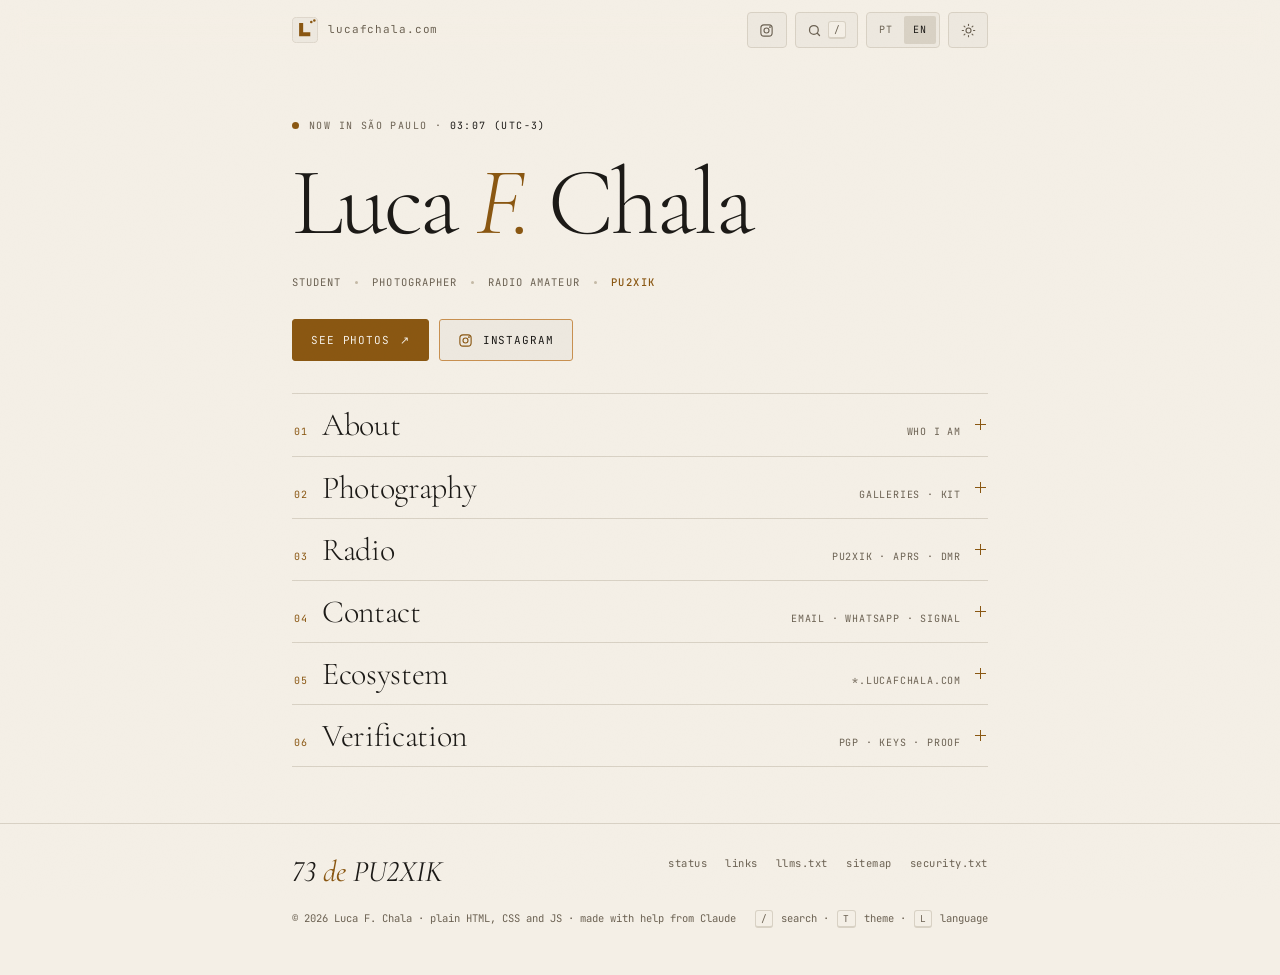
==== index.html @ 13d6f2e8 "Homepage: one screen with a menu instead of a long scroll The first screen is now just the hero (clo" ====
<!DOCTYPE html>
<html lang="pt-BR" data-theme="dark" data-lang="pt">

<head>
    <meta charset="UTF-8">
    <meta name="viewport" content="width=device-width, initial-scale=1.0, viewport-fit=cover">

    <title>Luca F. Chala — Fotografia &amp; Radioamadorismo · PU2XIK</title>
    <meta name="description" content="Estudante, fotógrafo e radioamador (PU2XIK) em São Paulo, BR. Galerias de eventos, rádio (APRS, DMR, packet) e contato.">
    <meta name="author" content="Luca F. Chala">
    <meta name="robots" content="index, follow, max-image-preview:large, max-snippet:-1, max-video-preview:-1">
    <meta property="og:site_name" content="Luca F. Chala">
    <meta property="og:title" content="Luca F. Chala">
    <meta property="og:description" content="Fotografia, radioamadorismo (PU2XIK) e contato — São Paulo, BR.">
    <meta property="og:type" content="profile">
    <meta property="og:url" content="https://lucafchala.com/">
    <meta property="og:image" content="https://lucafchala.com/og.png">
    <meta property="og:image:type" content="image/png">
    <meta property="og:image:width" content="1200">
    <meta property="og:image:height" content="630">
    <meta property="og:image:alt" content="Luca F. Chala — Estudante · Fotógrafo · PU2XIK · São Paulo, BR">
    <meta property="og:locale" content="pt_BR">
    <meta property="og:locale:alternate" content="en_US">
    <meta property="profile:first_name" content="Luca">
    <meta property="profile:last_name" content="Chala">
    <meta name="twitter:card" content="summary_large_image">
    <meta name="twitter:title" content="Luca F. Chala">
    <meta name="twitter:description" content="Fotografia, radioamadorismo (PU2XIK) e contato — São Paulo, BR.">
    <meta name="twitter:image" content="https://lucafchala.com/og.png">
    <link rel="canonical" href="https://lucafchala.com/">
    <link rel="me" href="https://proof.lucafchala.com">
    <link rel="me" href="https://github.com/lucafchala">
    <link rel="me" href="https://www.instagram.com/lucafchala">
    <link rel="sitemap" type="application/xml" href="/sitemap.xml">
    <link rel="manifest" href="/manifest.json">
    <link rel="icon" type="image/svg+xml" href="/favicon.svg">
    <link rel="apple-touch-icon" href="/apple-touch-icon.png">
    <meta name="theme-color" content="#0d0c0a">
    <meta name="color-scheme" content="dark light">

    <link rel="preload" as="font" type="font/woff2" href="/fonts/cormorant-garamond-latin.woff2" crossorigin>
    <link rel="preload" as="font" type="font/woff2" href="/fonts/cormorant-garamond-italic-latin.woff2" crossorigin>
    <link rel="preload" as="font" type="font/woff2" href="/fonts/jetbrains-mono-latin.woff2" crossorigin>

    <script type="application/ld+json">
    {
      "@context": "https://schema.org",
      "@graph": [
        {
          "@type": "WebSite",
          "@id": "https://lucafchala.com/#website",
          "url": "https://lucafchala.com/",
          "name": "Luca F. Chala",
          "alternateName": "lucafchala.com",
          "inLanguage": [
            "pt-BR",
            "en"
          ],
          "publisher": {
            "@id": "https://lucafchala.com/#person"
          }
        },
        {
          "@type": "ProfilePage",
          "url": "https://lucafchala.com/",
          "inLanguage": [
            "pt-BR",
            "en"
          ],
          "isPartOf": {
            "@id": "https://lucafchala.com/#website"
          },
          "dateModified": "2026-10-08",
          "mainEntity": {
            "@type": "Person",
            "@id": "https://lucafchala.com/#person",
            "name": "Luca F. Chala",
            "alternateName": [
              "PU2XIK",
              "Luca Ferriani Chala",
              "Luca Chala"
            ],
            "url": "https://lucafchala.com/",
            "image": "https://lucafchala.com/og.png",
            "jobTitle": "Photographer",
            "description": "Student, photographer and amateur radio operator (PU2XIK) in São Paulo, Brazil.",
            "address": {
              "@type": "PostalAddress",
              "addressLocality": "São Paulo",
              "addressCountry": "BR"
            },
            "knowsLanguage": [
              "pt-BR",
              "en"
            ],
            "knowsAbout": [
              "Photography",
              "Event photography",
              "Amateur radio",
              "APRS",
              "DMR",
              "Packet radio",
              "Antennas"
            ],
            "sameAs": [
              "https://www.instagram.com/lucafchala",
              "https://github.com/lucafchala",
              "https://www.linkedin.com/in/luca-f-chala-9b9143282",
              "https://open.spotify.com/user/31slhygw6llfhswcz5jsldwzpleq",
              "https://www.qrz.com/db/PU2XIK",
              "https://radio.lucafchala.com/pu2xik/",
              "https://proof.lucafchala.com",
              "https://fotos.lucafchala.com",
              "https://keys.lucafchala.com"
            ]
          }
        }
      ]
    }
    </script>

    <script data-cfasync="false" src="/theme.js"></script>

    <link rel="stylesheet" href="/style.css">
</head>
<body class="h-card">

    <a class="skip" href="#main" data-i18n="skip">Pular para o conteúdo</a>
    <a href="https://lucafchala.com/" class="u-url u-uid" hidden></a>
    <span id="newtab" hidden data-i18n="newtab">(abre em nova aba)</span>

    <div class="morse-overlay" id="morse-overlay" aria-hidden="true">
        <span class="morse-led" id="morse-led"></span>
        <span class="morse-caption">CQ DE PU2XIK</span>
    </div>

    <header class="topbar" id="topbar">
        <div class="wrap">
            <a class="brand" href="/" aria-label="Luca F. Chala — início" data-i18n-aria="brand_aria">
                <svg viewBox="0 0 512 512" aria-hidden="true">
                    <rect class="mark-bg" x="8" y="8" width="496" height="496" rx="80" stroke-width="16"/>
                    <path class="mark-fg" d="M 140 120 L 220 120 L 220 300 L 360 300 L 360 380 L 140 380 Z"/>
                    <circle class="mark-fg" cx="380" cy="100" r="25"/>
                    <circle class="mark-fg" cx="440" cy="70" r="25"/>
                </svg>
                <span class="brand-text">lucafchala.com</span>
            </a>

            <div class="controls">
                <div class="ctrl-group">
                    <a class="ctrl-btn" href="https://lucafchala.com/instagram" target="_blank" rel="noopener noreferrer" aria-label="Instagram @lucafchala" title="Instagram @lucafchala">
                        <svg viewBox="0 0 24 24" fill="none" stroke="currentColor" stroke-width="1.8" stroke-linecap="round" stroke-linejoin="round" aria-hidden="true"><rect x="3" y="3" width="18" height="18" rx="5"/><circle cx="12" cy="12" r="4"/><circle cx="17.5" cy="6.5" r="0.6" fill="currentColor"/></svg>
                    </a>
                </div>
                <div class="ctrl-group">
                    <button class="ctrl-btn" id="btn-search" type="button" aria-haspopup="dialog" aria-label="Buscar links e ações" data-i18n-aria="search_aria">
                        <svg viewBox="0 0 24 24" fill="none" stroke="currentColor" stroke-width="2" stroke-linecap="round" aria-hidden="true"><circle cx="11" cy="11" r="7"/><path d="m20 20-3.5-3.5"/></svg>
                        <span class="kbd" aria-hidden="true">/</span>
                    </button>
                </div>
                <div class="ctrl-group" role="group" aria-label="Idioma / Language">
                    <button class="ctrl-btn" id="btn-pt" type="button" aria-pressed="true" lang="pt-BR">PT</button>
                    <button class="ctrl-btn" id="btn-en" type="button" aria-pressed="false" lang="en">EN</button>
                </div>
                <div class="ctrl-group">
                    <button class="ctrl-btn" id="btn-theme" type="button" aria-label="Alternar tema claro/escuro" data-i18n-aria="theme_aria">
                        <svg class="icon-moon" viewBox="0 0 24 24" fill="none" stroke="currentColor" stroke-width="1.8" stroke-linecap="round" stroke-linejoin="round" aria-hidden="true"><path d="M20 14.5A8 8 0 0 1 9.5 4a8 8 0 1 0 10.5 10.5Z"/></svg>
                        <svg class="icon-sun" viewBox="0 0 24 24" fill="none" stroke="currentColor" stroke-width="1.8" stroke-linecap="round" aria-hidden="true"><circle cx="12" cy="12" r="4"/><path d="M12 2v2M12 20v2M4.9 4.9l1.4 1.4M17.7 17.7l1.4 1.4M2 12h2M20 12h2M4.9 19.1l1.4-1.4M17.7 6.3l1.4-1.4"/></svg>
                    </button>
                </div>
            </div>
        </div>
    </header>

    <main id="main" class="wrap" tabindex="-1">

        <!-- ── Hero ── -->
        <section class="hero" aria-labelledby="hero-name">
            <p class="eyebrow">
                <span class="pulse" aria-hidden="true"></span>
                <span><span data-i18n="now_in">Agora em São Paulo</span> · <time class="clock" id="clock">UTC−3</time></span>
            </p>
            <h1 class="name p-name" id="hero-name">Luca <em>F.</em> <br>Chala</h1>
            <ul class="roles">
                <li data-i18n="r_student">Estudante</li>
                <li data-i18n="r_photo">Fotógrafo</li>
                <li data-i18n="r_ham">Radioamador</li>
                <li class="callsign p-nickname">PU2XIK</li>
            </ul>
            <div class="cta">
                <a class="btn btn-primary" href="https://fotos.lucafchala.com" target="_blank" rel="noopener" aria-describedby="newtab">
                    <span data-i18n="cta_photos">Ver fotos</span><span aria-hidden="true">↗</span>
                </a>
                <a class="btn btn-ig" href="https://lucafchala.com/instagram" target="_blank" rel="noopener noreferrer" aria-describedby="newtab">
                    <svg viewBox="0 0 24 24" fill="none" stroke="currentColor" stroke-width="1.8" stroke-linecap="round" stroke-linejoin="round" aria-hidden="true"><rect x="3" y="3" width="18" height="18" rx="5"/><circle cx="12" cy="12" r="4"/><circle cx="17.5" cy="6.5" r="0.6" fill="currentColor"/></svg><span>Instagram</span>
                </a>
            </div>
        </section>

        <!-- ── Menu: each section is a <details name="menu"> row, closed by default.
             app.js opens the one a #hash points at. ── -->
        <div class="menu">

        <!-- ── 01 About ── -->
        <section class="menu-sec" id="sobre" aria-labelledby="h-about">
            <details name="menu">
                <summary>
                    <span class="sec-num" aria-hidden="true">01</span>
                    <h2 id="h-about" data-i18n="h_about">Sobre</h2>
                    <span class="sum-hint" data-i18n="m_about">quem sou</span>
                    <span class="chev" aria-hidden="true"></span>
                </summary>
                <div class="panel">
                    <div class="bio-wrapper">
                        <p class="bio p-note" data-i18n="bio">
                            Estudante baseado em São Paulo. Fotografo eventos, viagens e o cotidiano urbano com uma <strong>Sony A6700</strong>, opero como radioamador sob o indicativo <strong>PU2XIK</strong> e divido meu tempo entre treinos de hipertrofia e a preparação para cursar engenharia da computação.
                        </p>
                    </div>
                </div>
            </details>
        </section>

        <!-- ── 02 Photography ── -->
        <section class="menu-sec" id="fotografia" aria-labelledby="h-photo">
            <details name="menu">
                <summary>
                    <span class="sec-num" aria-hidden="true">02</span>
                    <h2 id="h-photo" data-i18n="h_photo">Fotografia</h2>
                    <span class="sum-hint" data-i18n="m_photo">galerias · kit</span>
                    <span class="chev" aria-hidden="true"></span>
                </summary>
                <div class="panel">
                    <ul class="linklist">
                        <li>
                            <a href="https://fotos.lucafchala.com" target="_blank" rel="noopener" aria-describedby="newtab" data-pal-i18n="p_gallery">
                                <span class="t">fotos.lucafchala.com</span>
                                <span class="d" data-i18n="l_fotos_d">Galerias completas, alta resolução e pedido de remoção (LGPD)</span>
                                <span class="go"><span class="arr" aria-hidden="true">→</span></span>
                            </a>
                        </li>
                        <li>
                            <a href="https://lucafchala.com/instagram" target="_blank" rel="noopener noreferrer" aria-describedby="newtab" data-pal-i18n="p_instagram">
                                <span class="t">Instagram @lucafchala</span>
                                <span class="d" data-i18n="l_ig_d">Stories ao vivo dos eventos e das viagens</span>
                                <span class="go"><span class="arr-ext" aria-hidden="true">↗</span></span>
                            </a>
                        </li>
                    </ul>

                    <div class="grid-2">
                        <article class="card hoverable">
                            <div class="kicker">
                                <span data-i18n="recent">Galerias recentes</span>
                                <a href="https://fotos.lucafchala.com" target="_blank" rel="noopener" aria-describedby="newtab" data-pal-i18n="p_gallery"><span data-i18n="see_all">Ver todas</span> ↗</a>
                            </div>
                            <ol class="recent">
                                <li><a href="https://fotos.lucafchala.com/piauifut-2026" target="_blank" rel="noopener" aria-describedby="newtab"><time datetime="2026-09-12">12 set 2026</time><span>Piauí Fut+ 2026</span><span class="tag" data-i18n="featured">destaque</span></a></li>
                                <li><a href="https://fotos.lucafchala.com/show-clovis-recreio" target="_blank" rel="noopener" aria-describedby="newtab"><time datetime="2026-08-27">27 ago 2026</time><span data-i18n="g_clovis">Show da Banda do Clóvis</span><span class="arr-ext" aria-hidden="true">↗</span></a></li>
                                <li><a href="https://fotos.lucafchala.com/festajunina2026" target="_blank" rel="noopener" aria-describedby="newtab"><time datetime="2026-06-20">20 jun 2026</time><span data-i18n="g_junina">Festa Junina 2026</span><span class="arr-ext" aria-hidden="true">↗</span></a></li>
                                <li><a href="https://fotos.lucafchala.com/zenite" target="_blank" rel="noopener" aria-describedby="newtab"><time datetime="2026-06-03">3 jun 2026</time><span data-i18n="g_zenite">Show da Zênite</span><span class="arr-ext" aria-hidden="true">↗</span></a></li>
                                <li><a href="https://fotos.lucafchala.com/mostracultural2025" target="_blank" rel="noopener" aria-describedby="newtab"><time datetime="2025-11-15">15 nov 2025</time><span data-i18n="g_mostra">Mostra Cultural 2025</span><span class="arr-ext" aria-hidden="true">↗</span></a></li>
                            </ol>
                        </article>

                        <article class="card hoverable">
                            <div class="kicker"><span data-i18n="kit">Kit</span></div>
                            <ul class="kit">
                                <li><span>Sony A6700</span><small data-i18n="k_body">corpo</small></li>
                                <li><span>Sigma 24-70 f/2.8 DG DN II</span><small data-i18n="k_zoom">zoom</small></li>
                                <li><span>Sigma 10-18 f/2.8 DC DN</span><small data-i18n="k_wide">ultra-wide</small></li>
                                <li><span>Godox V1 Pro</span><small data-i18n="k_flash">flash</small></li>
                            </ul>
                            <a class="more" href="https://paste.lucafchala.com/camera-gear/" target="_blank" rel="noopener" aria-describedby="newtab"><span data-i18n="gear_full">Lista completa de equipamento</span> <span class="arr" aria-hidden="true">→</span></a>
                        </article>
                    </div>
                </div>
            </details>
        </section>

        <!-- ── 03 Radio ── -->
        <section class="menu-sec" id="radio" aria-labelledby="h-radio">
            <details name="menu">
                <summary>
                    <span class="sec-num" aria-hidden="true">03</span>
                    <h2 id="h-radio" data-i18n="h_radio">Rádio</h2>
                    <span class="sum-hint">PU2XIK · APRS · DMR</span>
                    <span class="chev" aria-hidden="true"></span>
                </summary>
                <div class="panel">
                    <div class="grid-2 even">
                        <figure class="qsl" aria-label="Cartão QSL de PU2XIK" data-i18n-aria="qsl_aria">
                            <div class="qsl-top"><span data-i18n="qsl_confirm">QSL · Confirmando contato</span><span class="waves" aria-hidden="true">)) ))) )))</span></div>
                            <div class="qsl-call">PU2XIK</div>
                            <div class="qsl-grid">
                                <div><span>QTH</span>São Paulo</div>
                                <div><span>Grid</span>GG66</div>
                                <div><span>CQ</span>11</div>
                                <div><span>ITU</span>15</div>
                                <div class="wide"><span>Rig</span>Quansheng UV-K6 · RT95</div>
                                <div class="wide"><span data-i18n="qsl_modes">Modos</span>APRS · DMR · Packet · FM</div>
                            </div>
                            <figcaption class="qsl-foot"><span>73 <b>de PU2XIK</b></span><span>tnx QSO</span></figcaption>
                        </figure>

                        <ul class="linklist">
                            <li>
                                <a href="https://radio.lucafchala.com/pu2xik/" target="_blank" rel="noopener" aria-describedby="newtab">
                                    <span class="t" data-i18n="l_profile">Perfil PU2XIK</span>
                                    <span class="d">radio.lucafchala.com/pu2xik</span>
                                    <span class="go"><span class="arr" aria-hidden="true">→</span></span>
                                </a>
                            </li>
                            <li>
                                <a href="https://www.qrz.com/db/PU2XIK" target="_blank" rel="noopener noreferrer" aria-describedby="newtab">
                                    <span class="t">QRZ.com</span>
                                    <span class="d" data-i18n="l_qrz">Perfil e diário de bordo</span>
                                    <span class="go"><span class="arr-ext" aria-hidden="true">↗</span></span>
                                </a>
                            </li>
                            <li>
                                <a href="https://radio.lucafchala.com" target="_blank" rel="noopener" aria-describedby="newtab">
                                    <span class="t" data-i18n="l_portal">Portal comunitário</span>
                                    <span class="d" data-i18n="l_portal_d">Páginas de operadores, APRS e modos digitais</span>
                                    <span class="go"><span class="arr" aria-hidden="true">→</span></span>
                                </a>
                            </li>
                        </ul>
                    </div>
                </div>
            </details>
        </section>

        <!-- ── 04 Contact ── -->
        <section class="menu-sec" id="contato" aria-labelledby="h-contact">
            <details name="menu">
                <summary>
                    <span class="sec-num" aria-hidden="true">04</span>
                    <h2 id="h-contact" data-i18n="h_contact">Contato</h2>
                    <span class="sum-hint">email · WhatsApp · Signal</span>
                    <span class="chev" aria-hidden="true"></span>
                </summary>
                <div class="panel">
                    <div class="contact-grid">
                        <div class="card full email-card">
                            <div class="c-label"><span>Email</span><span aria-hidden="true">@</span></div>
                            <p class="c-value">
                                <a href="#contato" id="email-link" class="u-email"><span id="email-text">website [at] lucafchala.com</span></a>
                            </p>
                            <div class="email-actions needs-js">
                                <a class="mini-btn" id="email-send" href="#contato">
                                    <svg viewBox="0 0 24 24" fill="none" stroke="currentColor" stroke-width="2" stroke-linecap="round" stroke-linejoin="round" aria-hidden="true"><path d="M22 2 11 13M22 2l-7 20-4-9-9-4 20-7Z"/></svg>
                                    <span data-i18n="send">Escrever</span>
                                </a>
                                <button class="mini-btn" type="button" id="email-copy">
                                    <svg viewBox="0 0 24 24" fill="none" stroke="currentColor" stroke-width="2" stroke-linecap="round" stroke-linejoin="round" aria-hidden="true"><rect x="9" y="9" width="12" height="12" rx="2"/><path d="M5 15V5a2 2 0 0 1 2-2h10"/></svg>
                                    <span data-i18n="copy">Copiar</span>
                                </button>
                            </div>
                        </div>

                        <a class="card full wa" href="https://wa.me/5511989211178" target="_blank" rel="noopener noreferrer" aria-describedby="newtab">
                            <div class="c-label"><span>WhatsApp</span><span class="arr-ext" aria-hidden="true">↗</span></div>
                            <p class="c-value" data-i18n="wa_v">Mensagem direta</p>
                        </a>

                        <a class="card" href="https://lucafchala.com/signal" target="_blank" rel="noopener noreferrer" aria-describedby="newtab">
                            <div class="c-label"><span>Signal</span><span class="arr-ext" aria-hidden="true">↗</span></div>
                            <p class="c-value" data-i18n="sig_v">Conversa privada</p>
                        </a>

                        <a class="card" href="https://lucafchala.com/simplex" target="_blank" rel="noopener noreferrer" aria-describedby="newtab">
                            <div class="c-label"><span>SimpleX</span><span class="arr-ext" aria-hidden="true">↗</span></div>
                            <p class="c-value" data-i18n="sx_v">Sem identificador</p>
                        </a>

                        <a class="card full support" href="https://lucafchala.com/buymeacoffee" target="_blank" rel="noopener noreferrer" aria-describedby="newtab">
                            <span class="cup" aria-hidden="true">☕</span>
                            <span>
                                <span class="t" data-i18n="coffee">Me pague um café</span><br>
                                <span class="d" data-i18n="coffee_d">Pix via LivePix</span>
                            </span>
                            <span class="arr" aria-hidden="true">→</span>
                        </a>
                    </div>

                    <ul class="socials" aria-label="Redes" data-i18n-aria="social_aria">
                        <li><a href="https://lucafchala.com/instagram" target="_blank" rel="noopener noreferrer" aria-describedby="newtab">Instagram <span class="h">@lucafchala</span></a></li>
                        <li><a href="https://lucafchala.com/github" target="_blank" rel="noopener noreferrer" aria-describedby="newtab">GitHub <span class="h">lucafchala</span></a></li>
                        <li><a href="https://lucafchala.com/linkedin" target="_blank" rel="noopener noreferrer" aria-describedby="newtab">LinkedIn <span class="arr-ext" aria-hidden="true">↗</span></a></li>
                        <li><a href="https://lucafchala.com/spotify" target="_blank" rel="noopener noreferrer" aria-describedby="newtab">Spotify <span class="arr-ext" aria-hidden="true">↗</span></a></li>
                    </ul>
                </div>
            </details>
        </section>

        <!-- ── 05 Ecosystem ── -->
        <section class="menu-sec" id="ecossistema" aria-labelledby="h-eco">
            <details name="menu">
                <summary>
                    <span class="sec-num" aria-hidden="true">05</span>
                    <h2 id="h-eco" data-i18n="h_eco">Ecossistema</h2>
                    <span class="sum-hint">*.lucafchala.com</span>
                    <span class="chev" aria-hidden="true"></span>
                </summary>
                <div class="panel">
                    <ul class="eco">
                        <li><a href="https://fotos.lucafchala.com" target="_blank" rel="noopener" aria-describedby="newtab"><span class="sub"><b>fotos</b><i>.lucafchala.com</i></span><span class="d" data-i18n="e_fotos">Galerias de eventos e viagens</span></a></li>
                        <li><a href="https://radio.lucafchala.com" target="_blank" rel="noopener" aria-describedby="newtab"><span class="sub"><b>radio</b><i>.lucafchala.com</i></span><span class="d" data-i18n="e_radio">Portal comunitário de radioamadorismo</span></a></li>
                        <li><a href="https://paste.lucafchala.com" target="_blank" rel="noopener" aria-describedby="newtab"><span class="sub"><b>paste</b><i>.lucafchala.com</i></span><span class="d" data-i18n="e_paste">Notas, textos e documentos</span></a></li>
                        <li><a href="https://url.lucafchala.com" target="_blank" rel="noopener" aria-describedby="newtab"><span class="sub"><b>url</b><i>.lucafchala.com</i></span><span class="d" data-i18n="e_url">Diretório de links curtos</span></a></li>
                        <li><a href="https://status.lucafchala.com" target="_blank" rel="noopener" aria-describedby="newtab"><span class="sub"><b>status</b><i>.lucafchala.com</i></span><span class="d" data-i18n="e_status">Monitoramento dos serviços</span></a></li>
                        <li><a href="https://keys.lucafchala.com" target="_blank" rel="noopener" aria-describedby="newtab"><span class="sub"><b>keys</b><i>.lucafchala.com</i></span><span class="d" data-i18n="e_keys">Chaves públicas SSH e PGP</span></a></li>
                        <li><a href="https://proof.lucafchala.com" target="_blank" rel="noopener" aria-describedby="newtab"><span class="sub"><b>proof</b><i>.lucafchala.com</i></span><span class="d" data-i18n="e_proof">Declaração de identidade assinada</span></a></li>
                        <li><a href="https://restricted.lucafchala.com" target="_blank" rel="noopener" aria-describedby="newtab"><span class="sub"><b>restricted</b><i>.lucafchala.com</i></span><span class="d" data-i18n="e_restricted">Um desafio. Três tentativas.</span></a></li>
                    </ul>
                </div>
            </details>
        </section>

        <!-- ── 06 Verification ── -->
        <section class="menu-sec" id="verificacao" aria-labelledby="h-verify">
            <details name="menu">
                <summary>
                    <span class="sec-num" aria-hidden="true">06</span>
                    <h2 id="h-verify" data-i18n="h_verify">Verificação</h2>
                    <span class="sum-hint" data-i18n="m_verify">PGP · chaves · prova</span>
                    <span class="chev" aria-hidden="true"></span>
                </summary>
                <div class="panel">
                    <p class="sec-lede" data-i18n="verify_lede">Tudo o que é oficial sai de um endereço <strong>@lucafchala.com</strong>. O antigo domínio tucas.me não é mais meu.</p>

                    <div class="card fp-card">
                        <div class="kicker">
                            <span data-i18n="fp_label">Impressão digital PGP · RSA 4096</span>
                            <button class="mini-btn needs-js" type="button" id="fp-copy">
                                <svg viewBox="0 0 24 24" fill="none" stroke="currentColor" stroke-width="2" stroke-linecap="round" stroke-linejoin="round" aria-hidden="true"><rect x="9" y="9" width="12" height="12" rx="2"/><path d="M5 15V5a2 2 0 0 1 2-2h10"/></svg>
                                <span data-i18n="copy">Copiar</span>
                            </button>
                        </div>
                        <code class="fp" id="fp"><span>48E7</span> <span>3F6F</span> <span>A287</span> <span>1E7B</span> <span>86EF</span> <span>EA64</span> <span>8EC4</span> <span>329A</span> <span>369B</span> <span>7B33</span></code>

                        <ul class="linklist">
                            <li>
                                <a href="https://keys.lucafchala.com" target="_blank" rel="noopener" aria-describedby="newtab" class="u-key">
                                    <span class="t" data-i18n="v_keys">Chaves públicas</span>
                                    <span class="d" data-i18n="v_keys_d">PGP (RSA 4096) e SSH (ed25519)</span>
                                    <span class="go"><span class="arr" aria-hidden="true">→</span></span>
                                </a>
                            </li>
                            <li>
                                <a href="https://proof.lucafchala.com" target="_blank" rel="noopener" aria-describedby="newtab">
                                    <span class="t" data-i18n="v_proof">Prova de propriedade</span>
                                    <span class="d" data-i18n="v_proof_d">Declaração assinada com PGP</span>
                                    <span class="go"><span class="arr" aria-hidden="true">→</span></span>
                                </a>
                            </li>
                            <li>
                                <a href="https://keys.openpgp.org/vks/v1/by-fingerprint/48E73F6FA2871E7B86EFEA648EC4329A369B7B33" target="_blank" rel="noopener noreferrer" aria-describedby="newtab">
                                    <span class="t">keys.openpgp.org</span>
                                    <span class="d" data-i18n="v_openpgp">Mesma chave, servidor público</span>
                                    <span class="go"><span class="arr-ext" aria-hidden="true">↗</span></span>
                                </a>
                            </li>
                        </ul>

                        <p class="verify-note" data-i18n="verify_note">Mensagens sobre assuntos sensíveis — código, finanças — precisam de assinatura PGP. Sem assinatura, considere não confiável.</p>
                    </div>
                </div>
            </details>
        </section>

        </div>
    </main>

    <footer class="site-foot">
        <div class="wrap">
            <div class="foot-top">
                <p class="sign">73 <em>de</em> PU2XIK</p>
                <ul class="foot-links">
                    <li><a href="https://status.lucafchala.com" target="_blank" rel="noopener">status</a></li>
                    <li><a href="https://url.lucafchala.com" target="_blank" rel="noopener">links</a></li>
                    <li><a href="/llms.txt">llms.txt</a></li>
                    <li><a href="/sitemap.xml">sitemap</a></li>
                    <li><a href="/.well-known/security.txt">security.txt</a></li>
                </ul>
            </div>
            <div class="foot-meta">
                <p>© 2026 Luca F. Chala · <span data-i18n="madewith">HTML, CSS e JS puros · feito com ajuda do Claude</span></p>
                <p class="shortcuts" aria-hidden="true"><kbd>/</kbd> <span data-i18n="k_search">buscar</span> · <kbd>T</kbd> <span data-i18n="k_theme">tema</span> · <kbd>L</kbd> <span data-i18n="k_lang">idioma</span></p>
            </div>
        </div>
    </footer>

    <dialog class="palette" id="palette" aria-label="Buscar" data-i18n-aria="search_title">
        <div class="pal-head">
            <svg viewBox="0 0 24 24" fill="none" stroke="currentColor" stroke-width="2" stroke-linecap="round" aria-hidden="true"><circle cx="11" cy="11" r="7"/><path d="m20 20-3.5-3.5"/></svg>
            <input class="pal-input" id="pal-input" type="text" enterkeyhint="go" role="combobox" aria-expanded="true" aria-controls="pal-list" aria-autocomplete="list" autocomplete="off" spellcheck="false" placeholder="Buscar links e ações…">
            <span class="kbd" aria-hidden="true">esc</span>
        </div>
        <ul class="pal-list" id="pal-list" role="listbox" aria-label="Resultados" data-i18n-aria="p_results"></ul>
        <div class="pal-foot" aria-hidden="true"><span><kbd>↑</kbd><kbd>↓</kbd> <span data-i18n="p_nav">navegar</span></span><span><kbd>↵</kbd> <span data-i18n="p_open">abrir</span></span></div>
    </dialog>

    <div class="toast" id="toast" role="status" aria-live="polite"></div>

    <script data-cfasync="false" src="/app.js"></script>
    <!-- Cloudflare Web Analytics, manual snippet (home only; lucafchala.com#18). The token is public by design. -->
    <script defer data-cfasync="false" src="https://static.cloudflareinsights.com/beacon.min.js" data-cf-beacon='{"token": "1c40e10f97754404bf84c79d80d41024"}'></script>

</body>
</html>
---- style.css ----
/* ── Fonts (self-hosted, latin subset, variable weight) ── */
@font-face {
    font-family: 'Cormorant Garamond';
    font-style: normal;
    font-weight: 300 700;
    font-display: swap;
    src: url('/fonts/cormorant-garamond-latin.woff2') format('woff2');
    unicode-range: U+0000-00FF, U+0131, U+0152-0153, U+02BB-02BC, U+02C6, U+02DA, U+02DC, U+0304, U+0308, U+0329, U+2000-206F, U+20AC, U+2122, U+2191, U+2193, U+2212, U+2215, U+FEFF, U+FFFD;
}
@font-face {
    font-family: 'Cormorant Garamond';
    font-style: italic;
    font-weight: 300 700;
    font-display: swap;
    src: url('/fonts/cormorant-garamond-italic-latin.woff2') format('woff2');
    unicode-range: U+0000-00FF, U+0131, U+0152-0153, U+02BB-02BC, U+02C6, U+02DA, U+02DC, U+0304, U+0308, U+0329, U+2000-206F, U+20AC, U+2122, U+2191, U+2193, U+2212, U+2215, U+FEFF, U+FFFD;
}
@font-face {
    font-family: 'JetBrains Mono';
    font-style: normal;
    font-weight: 300 500;
    font-display: swap;
    src: url('/fonts/jetbrains-mono-latin.woff2') format('woff2');
    unicode-range: U+0000-00FF, U+0131, U+0152-0153, U+02BB-02BC, U+02C6, U+02DA, U+02DC, U+0304, U+0308, U+0329, U+2000-206F, U+20AC, U+2122, U+2191, U+2193, U+2212, U+2215, U+FEFF, U+FFFD;
}

*, *::before, *::after {
    box-sizing: border-box;
    margin: 0;
    padding: 0;
}

/* ── Tokens ── */
:root {
    --bg:            #0d0c0a;
    --surface:       #12100e;
    --ctrl-bg:       #161412;
    --border:        #252220;
    --border-strong: #3a342d;
    --text:          #e6e1d6;
    --muted:         #948a7c;
    --faint:         #6a6358;
    --accent:        #c08030;
    --accent-dim:    #6a4818;
    --accent-soft:   rgba(192, 128, 48, 0.09);
    --on-accent:     #0d0c0a;
    --topbar-bg:     rgba(13, 12, 10, 0.78);
    --shadow:        0 24px 60px -24px rgba(0, 0, 0, 0.7);
    /* Status colours, the same AA-checked values status.lucafchala.com uses */
    --up:            #5fb878;
    --degraded:      #d4a03c;
    --down:          #e06666;

    --serif: 'Cormorant Garamond', 'Iowan Old Style', 'Palatino Linotype', Palatino, Georgia, serif;
    --mono:  'JetBrains Mono', ui-monospace, 'SF Mono', Menlo, Consolas, monospace;
    --ease:  cubic-bezier(0.16, 1, 0.3, 1);
    --gutter: 22px;
    color-scheme: dark;
}

[data-theme="light"] {
    --bg:            #f4efe6;
    --surface:       #f0eadf;
    --ctrl-bg:       #ede8df;
    --border:        #d8d1c4;
    --border-strong: #c4b9a6;
    --text:          #1c1a17;
    --muted:         #6b6152;
    --faint:         #9a8f80;
    --accent:        #8a5712;
    --accent-dim:    #c89050;
    --accent-soft:   rgba(160, 104, 32, 0.08);
    --on-accent:     #f4efe6;
    --topbar-bg:     rgba(244, 239, 230, 0.8);
    --shadow:        0 24px 60px -28px rgba(60, 40, 10, 0.35);
    --up:            #23703d;
    --degraded:      #8a5a0a;
    --down:          #a8282a;
    color-scheme: light;
}

html {
    background: var(--bg);
    color: var(--text);
    font-family: var(--mono);
    font-size: 14px;
    line-height: 1.75;
    -webkit-font-smoothing: antialiased;
    -webkit-text-size-adjust: 100%;
    text-size-adjust: 100%;
    scroll-behavior: smooth;
    scroll-padding-top: 76px;
    transition: background 0.25s, color 0.25s;
}

body {
    min-height: 100vh;
    min-height: 100dvh;
    background: var(--bg);
    overflow-x: hidden;
}

/* Grain overlay */
body::before {
    content: '';
    position: fixed;
    inset: 0;
    pointer-events: none;
    z-index: 60;
    background-image: url("data:image/svg+xml,%3Csvg xmlns='http://www.w3.org/2000/svg' width='300' height='300'%3E%3Cfilter id='n'%3E%3CfeTurbulence type='fractalNoise' baseFrequency='0.75' numOctaves='4' stitchTiles='stitch'/%3E%3C/filter%3E%3Crect width='300' height='300' filter='url(%23n)' opacity='0.035'/%3E%3C/svg%3E");
    opacity: 0.28;
}

::selection { background: var(--accent); color: var(--on-accent); }

/* Cormorant defaults to old-style figures — keep callsigns and numbers on the baseline */
.name, .bio, .sign, .qsl-call, .menu h2, .card h3, .email-card .c-value { font-variant-numeric: lining-nums; }

abbr[title] { text-decoration: none; }

a { color: inherit; }

.wrap {
    width: 100%;
    max-width: 760px;
    margin: 0 auto;
    padding-left: max(var(--gutter), env(safe-area-inset-left));
    padding-right: max(var(--gutter), env(safe-area-inset-right));
}

.sr-only {
    position: absolute;
    width: 1px;
    height: 1px;
    padding: 0;
    margin: -1px;
    overflow: hidden;
    clip: rect(0, 0, 0, 0);
    white-space: nowrap;
    border: 0;
}

.skip {
    position: absolute;
    left: 12px;
    top: -60px;
    z-index: 100;
    background: var(--accent);
    color: var(--on-accent);
    padding: 8px 14px;
    border-radius: 3px;
    font-size: 12px;
    text-decoration: none;
    transition: top 0.15s;
}
.skip:focus { top: 12px; }

/* ── Top bar ── */
.topbar {
    position: sticky;
    top: 0;
    z-index: 50;
    background: var(--topbar-bg);
    -webkit-backdrop-filter: saturate(140%) blur(12px);
    backdrop-filter: saturate(140%) blur(12px);
    border-bottom: 1px solid transparent;
    transition: border-color 0.25s, background 0.25s;
}
.topbar.scrolled { border-bottom-color: var(--border); }

.topbar .wrap {
    display: flex;
    align-items: center;
    justify-content: space-between;
    gap: 12px;
    height: 60px;
}

.brand {
    display: inline-flex;
    align-items: center;
    gap: 10px;
    text-decoration: none;
    color: var(--text);
    font-size: 11px;
    letter-spacing: 0.08em;
}
.brand svg { width: 26px; height: 26px; display: block; }
.brand .mark-bg { fill: var(--ctrl-bg); stroke: var(--border); }
.brand .mark-fg { fill: var(--accent); }
.brand-text { color: var(--muted); transition: color 0.15s; }
.brand:hover .brand-text { color: var(--text); }

.controls {
    display: flex;
    align-items: center;
    gap: 8px;
}

.ctrl-group {
    display: flex;
    align-items: center;
    gap: 2px;
    background: var(--ctrl-bg);
    border: 1px solid var(--border);
    border-radius: 4px;
    padding: 3px;
    transition: background 0.25s, border-color 0.25s;
}

.ctrl-btn {
    background: none;
    border: none;
    color: var(--muted);
    font-family: var(--mono);
    font-size: 10px;
    font-weight: 400;
    letter-spacing: 0.09em;
    text-transform: uppercase;
    min-width: 32px;
    height: 28px;
    padding: 0 8px;
    cursor: pointer;
    border-radius: 2px;
    line-height: 1;
    display: inline-flex;
    align-items: center;
    justify-content: center;
    gap: 6px;
    transition: color 0.15s, background 0.15s;
}
.ctrl-btn:hover { color: var(--accent); }
.ctrl-btn[aria-pressed="true"] { color: var(--text); background: var(--border); }
.ctrl-btn svg { width: 15px; height: 15px; display: block; }

.ctrl-btn .icon-sun { display: none; }
[data-theme="light"] .ctrl-btn .icon-sun { display: block; }
[data-theme="light"] .ctrl-btn .icon-moon { display: none; }

.kbd, kbd {
    font-family: var(--mono);
    font-size: 9.5px;
    letter-spacing: 0.04em;
    color: var(--muted);
    border: 1px solid var(--border);
    border-bottom-width: 2px;
    border-radius: 3px;
    padding: 1px 5px;
    line-height: 1.4;
    background: var(--bg);
}
#btn-search .kbd { display: none; }
html:not(.js) #btn-search { display: none; }

/* ── Hero ── */
.hero {
    position: relative;
    padding: 40px 0 0;
}

.eyebrow {
    display: flex;
    align-items: center;
    gap: 10px;
    color: var(--muted);
    font-size: 10px;
    letter-spacing: 0.14em;
    text-transform: uppercase;
    margin-bottom: 26px;
}

.pulse {
    position: relative;
    width: 7px;
    height: 7px;
    border-radius: 50%;
    background: var(--accent);
    flex-shrink: 0;
}
.pulse::after {
    content: '';
    position: absolute;
    inset: -4px;
    border-radius: 50%;
    border: 1px solid var(--accent);
    opacity: 0;
    animation: ping 2.4s var(--ease) infinite;
}

.clock { color: var(--text); font-variant-numeric: tabular-nums; }

.name {
    font-family: var(--serif);
    font-size: clamp(64px, 17vw, 124px);
    font-weight: 300;
    line-height: 0.88;
    letter-spacing: -0.03em;
    margin-bottom: 28px;
    -webkit-tap-highlight-color: transparent;
    user-select: none;
}
.name em {
    font-style: italic;
    color: var(--accent);
}

.roles {
    list-style: none;
    display: flex;
    align-items: center;
    flex-wrap: wrap;
    gap: 6px 14px;
    font-size: 10.5px;
    letter-spacing: 0.1em;
    text-transform: uppercase;
    color: var(--muted);
    margin-bottom: 28px;
}
.roles li { display: inline-flex; align-items: center; gap: 14px; }
.roles li + li::before {
    content: '';
    width: 3px;
    height: 3px;
    border-radius: 50%;
    background: var(--border-strong);
}

.callsign {
    color: var(--accent);
    font-weight: 500;
    letter-spacing: 0.14em;
    -webkit-tap-highlight-color: transparent;
    user-select: none;
}

.cta { display: grid; grid-template-columns: 1fr 1fr; gap: 10px; max-width: 460px; }
.cta .btn { justify-content: center; }

.btn {
    display: inline-flex;
    align-items: center;
    gap: 10px;
    height: 42px;
    padding: 0 18px;
    border-radius: 3px;
    font-family: var(--mono);
    font-size: 11px;
    letter-spacing: 0.08em;
    text-transform: uppercase;
    text-decoration: none;
    cursor: pointer;
    white-space: nowrap;
    transition: background 0.15s, border-color 0.15s, color 0.15s, transform 0.15s;
}
.btn:active { transform: translateY(1px); }
.btn-primary { background: var(--accent); color: var(--on-accent); border: 1px solid var(--accent); }
.btn-primary:hover { background: transparent; color: var(--accent); }

/* ── Bio ── */
.bio-wrapper {
    border-left: 2px solid var(--accent-dim);
    padding-left: 20px;
}

.bio {
    font-family: var(--serif);
    font-weight: 300;
    font-size: 19px;
    line-height: 1.75;
    color: var(--text);
    letter-spacing: 0.012em;
    font-feature-settings: "liga" 1, "kern" 1, "calt" 1;
    text-rendering: optimizeLegibility;
    max-width: 600px;
}
.bio::first-letter {
    font-family: var(--serif);
    font-size: 4.2em;
    font-weight: 600;
    font-style: italic;
    float: left;
    line-height: 0.8;
    margin-right: 0.09em;
    margin-top: 0.08em;
    color: var(--accent);
}
.bio strong { font-weight: 600; font-style: italic; }

/* ── Menu: each section is a <details name="menu"> row ── */
.menu {
    margin-top: 32px;
    border-top: 1px solid var(--border);
    animation: rise 0.9s var(--ease) 0.32s both;
}
.menu-sec { border-bottom: 1px solid var(--border); }
.menu summary {
    display: flex;
    align-items: baseline;
    gap: 14px;
    padding: 13px 2px;
    list-style: none;
    cursor: pointer;
    -webkit-tap-highlight-color: transparent;
}
.menu summary::-webkit-details-marker { display: none; }
.sec-num {
    font-size: 10px;
    letter-spacing: 0.1em;
    color: var(--accent);
    flex-shrink: 0;
}
.menu h2 {
    font-family: var(--serif);
    font-weight: 300;
    font-size: clamp(26px, 7vw, 32px);
    line-height: 1.1;
    letter-spacing: -0.01em;
    flex-shrink: 0;
    transition: color 0.15s;
}
.menu summary:hover h2,
.menu details[open] > summary h2 { color: var(--accent); }
.sum-hint {
    margin-left: auto;
    min-width: 0;
    font-size: 10px;
    letter-spacing: 0.08em;
    text-transform: uppercase;
    color: var(--muted);
    white-space: nowrap;
    overflow: hidden;
    text-overflow: ellipsis;
}
/* + that turns into − when open */
.chev {
    position: relative;
    width: 11px;
    height: 11px;
    flex-shrink: 0;
    align-self: center;
}
.chev::before,
.chev::after {
    content: '';
    position: absolute;
    left: 0;
    top: 5px;
    width: 11px;
    height: 1px;
    background: var(--accent);
    transition: transform 0.25s var(--ease);
}
.chev::after { transform: rotate(90deg); }
.menu details[open] > summary .chev::after { transform: rotate(0); }
.panel { padding: 6px 0 30px; }
.menu details[open] > .panel { animation: rise 0.5s var(--ease) both; }
.panel > * + * { margin-top: 14px; }

.sec-lede {
    color: var(--muted);
    font-size: 12.5px;
    max-width: 560px;
}
.sec-lede strong { color: var(--text); font-weight: 400; }

/* ── Cards ── */
.grid-2 {
    display: grid;
    grid-template-columns: 1fr;
    gap: 14px;
}

.card {
    position: relative;
    display: block;
    border: 1px solid var(--border);
    border-radius: 5px;
    padding: 20px;
    background: linear-gradient(160deg, var(--ctrl-bg) 0%, var(--bg) 100%);
    text-decoration: none;
    color: var(--text);
    transition: border-color 0.2s, transform 0.25s var(--ease), box-shadow 0.25s;
}
a.card:hover,
.card.hoverable:hover {
    border-color: var(--accent-dim);
}
a.card:hover { transform: translateY(-2px); box-shadow: var(--shadow); }

.kicker {
    display: flex;
    align-items: center;
    justify-content: space-between;
    gap: 10px;
    font-size: 9.5px;
    letter-spacing: 0.13em;
    text-transform: uppercase;
    color: var(--muted);
    padding-bottom: 12px;
    margin-bottom: 14px;
    border-bottom: 1px solid var(--border);
}
.kicker a { color: var(--accent); text-decoration: none; letter-spacing: 0.1em; }
.kicker a:hover { text-decoration: underline; text-underline-offset: 3px; }

.card h3 {
    font-family: var(--serif);
    font-weight: 400;
    font-size: 24px;
    line-height: 1.15;
    margin-bottom: 6px;
}
.card p { color: var(--muted); font-size: 12px; }

.arr, .arr-ext {
    color: var(--accent-dim);
    display: inline-block;
    transition: color 0.15s, transform 0.2s var(--ease);
    font-family: var(--mono);
}
a:hover > .arr, a:hover .go .arr { color: var(--accent); transform: translateX(3px); }
a:hover > .arr-ext, a:hover .go .arr-ext { color: var(--accent); transform: translate(2px, -2px); }

.btn svg { width: 15px; height: 15px; flex-shrink: 0; }
.btn-ig { background: var(--ctrl-bg); color: var(--text); border: 1px solid var(--accent-dim); }
.btn-ig svg { color: var(--accent); }
.btn-ig:hover { border-color: var(--accent); color: var(--accent); }
a.ctrl-btn { text-decoration: none; }

/* Recent galleries */
.recent { list-style: none; margin-top: 4px; }
.recent li + li { border-top: 1px dashed var(--border); }
.recent a {
    display: grid;
    grid-template-columns: 92px 1fr auto;
    align-items: baseline;
    gap: 12px;
    padding: 10px 0;
    text-decoration: none;
    font-size: 12.5px;
    transition: color 0.15s;
}
.recent a:hover { color: var(--accent); }
.recent time {
    font-size: 10px;
    letter-spacing: 0.06em;
    text-transform: uppercase;
    color: var(--muted);
    font-variant-numeric: tabular-nums;
}
.recent .tag {
    font-size: 9px;
    letter-spacing: 0.1em;
    text-transform: uppercase;
    color: var(--accent);
    border: 1px solid var(--accent-dim);
    border-radius: 2px;
    padding: 0 5px;
}

/* Kit list */
.kit { list-style: none; }
.kit li {
    display: flex;
    justify-content: space-between;
    align-items: baseline;
    gap: 12px;
    padding: 7px 0;
    font-size: 12px;
}
.kit li + li { border-top: 1px dashed var(--border); }
.kit small {
    font-size: 9.5px;
    letter-spacing: 0.1em;
    text-transform: uppercase;
    color: var(--muted);
    white-space: nowrap;
}

.more {
    display: inline-flex;
    align-items: center;
    gap: 8px;
    margin-top: 14px;
    font-size: 11px;
    letter-spacing: 0.06em;
    color: var(--accent);
    text-decoration: none;
}
.more:hover { text-decoration: underline; text-underline-offset: 3px; }

/* Link rows */
.linklist { list-style: none; }
.linklist li + li { border-top: 1px solid var(--border); }
.linklist a {
    display: grid;
    grid-template-columns: 1fr auto;
    align-items: center;
    gap: 4px 12px;
    padding: 14px 4px;
    text-decoration: none;
    transition: background 0.15s, padding 0.2s var(--ease);
    border-radius: 3px;
}
.linklist a:hover { background: linear-gradient(90deg, var(--accent-soft), transparent 85%); padding-left: 10px; }
.linklist .t { font-size: 13px; }
.linklist .d { grid-column: 1; font-size: 11px; color: var(--muted); }
.linklist .go { grid-row: 1 / span 2; grid-column: 2; font-size: 12px; }

/* ── QSL card ── */
.qsl {
    position: relative;
    overflow: hidden;
    border: 1px solid var(--border-strong);
    border-radius: 6px;
    padding: 20px 20px 18px;
    background:
        radial-gradient(120% 90% at 100% 0%, var(--accent-soft), transparent 60%),
        linear-gradient(150deg, var(--ctrl-bg), var(--bg));
    box-shadow: var(--shadow);
}
.qsl::before {
    content: '';
    position: absolute;
    right: -110px;
    top: -120px;
    width: 260px;
    height: 260px;
    border-radius: 50%;
    background: repeating-radial-gradient(circle at center, transparent 0 25px, var(--accent-dim) 25px 26px);
    -webkit-mask-image: radial-gradient(circle at center, #000 30%, transparent 70%);
    mask-image: radial-gradient(circle at center, #000 30%, transparent 70%);
    opacity: 0.5;
    pointer-events: none;
}
.qsl-top {
    display: flex;
    justify-content: space-between;
    align-items: center;
    font-size: 9.5px;
    letter-spacing: 0.16em;
    text-transform: uppercase;
    color: var(--muted);
}
.qsl-top .waves { color: var(--accent); letter-spacing: 0.02em; }
.qsl-call {
    font-family: var(--serif);
    font-weight: 600;
    font-style: italic;
    font-size: clamp(56px, 16vw, 84px);
    line-height: 1;
    letter-spacing: 0.01em;
    color: var(--accent);
    margin: 14px 0 16px;
}
.qsl-grid {
    display: grid;
    grid-template-columns: repeat(4, auto);
    justify-content: start;
    gap: 10px 22px;
    padding-top: 14px;
    border-top: 1px solid var(--border);
}
.qsl-grid > div { font-size: 12px; }
.qsl-grid span {
    display: block;
    font-size: 9px;
    letter-spacing: 0.14em;
    text-transform: uppercase;
    color: var(--muted);
}
.qsl-grid .wide { grid-column: 1 / -1; }
.qsl-foot {
    margin-top: 16px;
    display: flex;
    justify-content: space-between;
    font-size: 10px;
    letter-spacing: 0.12em;
    text-transform: uppercase;
    color: var(--muted);
}
.qsl-foot b { color: var(--text); font-weight: 400; }

/* ── Contact ── */
.contact-grid {
    display: grid;
    grid-template-columns: repeat(6, 1fr);
    gap: 10px;
}
.contact-grid .card { padding: 16px; grid-column: span 3; }
.contact-grid .card.full { grid-column: 1 / -1; }

.c-label {
    display: flex;
    justify-content: space-between;
    align-items: center;
    font-size: 9.5px;
    letter-spacing: 0.13em;
    text-transform: uppercase;
    color: var(--muted);
    margin-bottom: 8px;
}
.card .c-value { font-size: 13px; color: var(--text); word-break: break-word; }

.email-card .c-value {
    font-family: var(--serif);
    font-size: clamp(24px, 6.4vw, 30px);
    font-weight: 500;
    line-height: 1.2;
}
.email-card .c-value a { text-decoration: none; }
.email-card .c-value a:hover { color: var(--accent); }
.email-actions { display: flex; gap: 8px; margin-top: 14px; flex-wrap: wrap; }

.mini-btn {
    display: inline-flex;
    align-items: center;
    gap: 7px;
    height: 32px;
    padding: 0 12px;
    border-radius: 3px;
    border: 1px solid var(--border);
    background: var(--bg);
    color: var(--text);
    font-family: var(--mono);
    font-size: 10.5px;
    letter-spacing: 0.06em;
    text-transform: uppercase;
    text-decoration: none;
    cursor: pointer;
    transition: border-color 0.15s, color 0.15s;
}
.mini-btn:hover { border-color: var(--accent-dim); color: var(--accent); }
.mini-btn svg { width: 13px; height: 13px; }
html:not(.js) .needs-js { display: none; }

.support {
    display: grid;
    grid-template-columns: auto 1fr auto;
    align-items: center;
    gap: 14px;
}
.card.support { border-left: 2px solid var(--accent); }
.support .cup { font-size: 22px; line-height: 1; }
.support .t { font-size: 13px; }
.support .d { font-size: 11px; color: var(--muted); }

.socials {
    display: flex;
    flex-wrap: wrap;
    gap: 8px;
    list-style: none;
}
.socials a {
    display: inline-flex;
    align-items: center;
    gap: 8px;
    height: 36px;
    padding: 0 14px;
    border: 1px solid var(--border);
    border-radius: 20px;
    background: var(--ctrl-bg);
    font-size: 11.5px;
    text-decoration: none;
    color: var(--text);
    transition: border-color 0.15s, color 0.15s;
}
.socials a:hover { border-color: var(--accent-dim); color: var(--accent); }
.socials .h { color: var(--muted); font-size: 10.5px; }

/* ── Ecosystem ── */
.eco {
    display: grid;
    grid-template-columns: repeat(2, minmax(0, 1fr));
    gap: 10px;
    list-style: none;
}
.eco a {
    position: relative;
    display: flex;
    flex-direction: column;
    height: 100%;
    padding: 14px 14px 13px;
    border: 1px solid var(--border);
    border-radius: 5px;
    background: var(--surface);
    text-decoration: none;
    transition: border-color 0.2s, transform 0.25s var(--ease), background 0.2s;
}
.eco a:hover { border-color: var(--accent-dim); transform: translateY(-2px); background: var(--ctrl-bg); }
.eco .sub {
    padding-right: 12px; /* room for the status dot */
    display: flex;
    flex-wrap: wrap;
    align-items: baseline;
    min-width: 0;
    font-size: 12.5px;
    margin-bottom: 4px;
}
.eco .sub b { font-weight: 500; color: var(--text); }
.eco .sub i { font-style: normal; color: var(--muted); font-size: 10.5px; }
.eco .d { font-size: 10.5px; color: var(--muted); line-height: 1.55; }
.eco .live { position: absolute; top: 12px; right: 12px; display: flex; }
.eco .live-dot { width: 7px; height: 7px; border-radius: 50%; background: var(--up); }
.eco .live[data-status="degraded"] .live-dot { background: var(--degraded); }
.eco .live[data-status="down"] .live-dot { background: var(--down); }
.eco .live:not([data-status="up"]) .live-dot { box-shadow: 0 0 0 3px var(--surface), 0 0 0 4px currentColor; }
.eco .live[data-status="degraded"] { color: var(--degraded); }
.eco .live[data-status="down"] { color: var(--down); }

/* ── Verification ── */
.fp-card { padding: 18px 20px; }
.fp {
    display: grid;
    grid-template-columns: repeat(5, auto);
    justify-content: start;
    gap: 2px 1.1em;
    font-family: var(--mono);
    font-size: clamp(13px, 4vw, 16px);
    letter-spacing: 0.06em;
    color: var(--text);
    line-height: 1.8;
    margin: 4px 0 14px;
}
.fp span:nth-last-child(-n+2) { color: var(--accent); }
.verify-note {
    margin-top: 16px;
    font-size: 11px;
    color: var(--muted);
    border-left: 2px solid var(--accent-dim);
    padding-left: 12px;
}

/* ── Footer ── */
.site-foot {
    margin-top: 56px;
    border-top: 1px solid var(--border);
    padding: 30px 0 calc(48px + env(safe-area-inset-bottom));
    font-size: 10.5px;
    color: var(--muted);
}
.foot-top {
    display: flex;
    justify-content: space-between;
    align-items: flex-end;
    gap: 16px;
    flex-wrap: wrap;
    margin-bottom: 22px;
}
.sign {
    font-family: var(--serif);
    font-style: italic;
    font-size: 30px;
    line-height: 1;
    color: var(--text);
}
.sign em { color: var(--accent); }
.foot-links {
    display: flex;
    flex-wrap: wrap;
    gap: 6px 18px;
    list-style: none;
    margin-bottom: 14px;
}
.foot-links a {
    color: var(--muted);
    text-decoration: none;
    letter-spacing: 0.05em;
    background: linear-gradient(var(--accent), var(--accent)) 0 100% / 0 1px no-repeat;
    transition: color 0.15s, background-size 0.2s;
}
.foot-links a:hover { color: var(--accent); background-size: 100% 1px; }
.foot-meta { display: flex; flex-wrap: wrap; justify-content: space-between; gap: 8px 16px; }
.shortcuts { display: none; }
html.js .shortcuts { display: block; }
.shortcuts kbd { margin: 0 2px; }

/* ── Command palette ── */
.palette {
    margin: 12vh auto auto;
    width: min(560px, calc(100vw - 24px));
    max-height: min(560px, 76vh);
    border: 1px solid var(--border-strong);
    border-radius: 8px;
    background: var(--bg);
    color: var(--text);
    box-shadow: 0 40px 120px -20px rgba(0, 0, 0, 0.75);
    padding: 0;
    overflow: hidden;
}
.palette[open] { display: flex; flex-direction: column; animation: pop 0.22s var(--ease); }
.palette::backdrop { background: rgba(5, 4, 3, 0.62); -webkit-backdrop-filter: blur(3px); backdrop-filter: blur(3px); }
.pal-head {
    display: flex;
    align-items: center;
    gap: 10px;
    padding: 0 14px;
    border-bottom: 1px solid var(--border);
}
.pal-head svg { width: 15px; height: 15px; color: var(--muted); flex-shrink: 0; }
.pal-input {
    flex: 1;
    height: 54px;
    border: 0;
    outline: 0;
    background: transparent;
    color: var(--text);
    font-family: var(--mono);
    font-size: 14px;
}
.pal-input::placeholder { color: var(--faint); }
.pal-input::-webkit-search-cancel-button { display: none; }
.pal-list { list-style: none; overflow-y: auto; padding: 6px; overscroll-behavior: contain; }
.pal-group {
    font-size: 9px;
    letter-spacing: 0.14em;
    text-transform: uppercase;
    color: var(--muted);
    padding: 10px 10px 4px;
}
.pal-item {
    display: flex;
    align-items: center;
    justify-content: space-between;
    gap: 12px;
    padding: 9px 10px;
    border-radius: 4px;
    font-size: 12.5px;
    cursor: pointer;
}
.pal-item small { color: var(--muted); font-size: 10.5px; white-space: nowrap; overflow: hidden; text-overflow: ellipsis; max-width: 55%; }
.pal-item[aria-selected="true"] { background: var(--ctrl-bg); box-shadow: inset 2px 0 0 var(--accent); }
.pal-item[aria-selected="true"] small { color: var(--accent); }
.pal-empty { padding: 22px 10px; color: var(--muted); font-size: 12px; text-align: center; }
.pal-foot {
    display: flex;
    gap: 14px;
    padding: 9px 14px;
    border-top: 1px solid var(--border);
    font-size: 10px;
    color: var(--muted);
}

/* ── Toast ── */
.toast {
    position: fixed;
    left: 50%;
    bottom: calc(24px + env(safe-area-inset-bottom));
    transform: translate(-50%, 20px);
    z-index: 70;
    background: var(--text);
    color: var(--bg);
    font-size: 11px;
    letter-spacing: 0.06em;
    padding: 9px 16px;
    border-radius: 4px;
    opacity: 0;
    pointer-events: none;
    transition: opacity 0.2s, transform 0.3s var(--ease);
}
.toast.show { opacity: 1; transform: translate(-50%, 0); }

/* ── Focus ── */
main:focus { outline: none; }
:focus-visible {
    outline: 2px solid var(--accent);
    outline-offset: 3px;
    border-radius: 3px;
}

.hero > * { animation: rise 0.9s var(--ease) both; }
.hero > :nth-child(2) { animation-delay: 0.06s; }
.hero > :nth-child(3) { animation-delay: 0.14s; }
.hero > :nth-child(4) { animation-delay: 0.22s; }

@keyframes rise {
    from { opacity: 0; transform: translateY(18px); }
    to   { opacity: 1; transform: translateY(0); }
}
@keyframes ping {
    0%   { transform: scale(0.6); opacity: 0.9; }
    80%, 100% { transform: scale(1.6); opacity: 0; }
}
@keyframes pop {
    from { opacity: 0; transform: translateY(-8px) scale(0.98); }
    to   { opacity: 1; transform: none; }
}

/* ── Responsive ── */
@media (min-width: 600px) {
    :root { --gutter: 32px; }
    .hero { padding-top: 56px; }
    .grid-2 { grid-template-columns: minmax(0, 1.35fr) minmax(0, 1fr); }
    .grid-2.even { grid-template-columns: minmax(0, 1fr) minmax(0, 1fr); }
    .eco { grid-template-columns: repeat(4, minmax(0, 1fr)); }
    .contact-grid .card:not(.full),
    .contact-grid .card.wa { grid-column: span 2; }
    .bio { font-size: 21px; }
    #btn-search .kbd { display: inline; }
    .cta { display: flex; flex-wrap: wrap; max-width: none; }
}

/* One line for the name on wider screens, so hero + menu still fit one screen */
@media (min-width: 720px) {
    .name { font-size: 96px; }
    .name br { display: none; }
}

/* The logo + name + the four control groups need ~398 px: the name goes before
   the bar overflows (390 px is the most common iPhone width). */
@media (max-width: 400px) {
    .brand-text { display: none; }
}

@media (max-width: 380px) {
    .contact-grid .card:not(.full) { grid-column: 1 / -1; }
    .recent a { grid-template-columns: 1fr auto; }
    .recent time { grid-column: 1 / -1; }
    .qsl-grid { grid-template-columns: repeat(2, auto); }
}

/* ── Motion ── */
@media (prefers-reduced-motion: reduce) {
    html { scroll-behavior: auto; }
    *, *::before, *::after { animation-duration: 0.01ms !important; animation-iteration-count: 1 !important; transition-duration: 0.01ms !important; }
}

/* ── Print ── */
@media print {
    :root, [data-theme="light"] { --bg: #fff; --text: #000; --muted: #444; --accent: #6a4818; --border: #ccc; --ctrl-bg: #fff; --surface: #fff; }
    body::before, .topbar, .palette, .toast, .cta, .shortcuts, .needs-js, .skip { display: none !important; }
    .menu-sec { break-inside: avoid; }
    .chev { display: none; }
    a[href^="http"]::after { content: " (" attr(href) ")"; font-size: 9px; color: #666; }
    .card, .qsl { box-shadow: none; }
}

/* ── Hidden: radio sweep (hold the callsign) ── */
body.radio-sweep::after {
    content: '';
    position: fixed;
    left: 0;
    right: 0;
    top: -12%;
    height: 14%;
    background: linear-gradient(180deg, transparent, rgba(192, 128, 48, 0.32), transparent);
    z-index: 58;
    pointer-events: none;
    animation: sweep-down 2.2s ease-in-out;
}
@keyframes sweep-down {
    0%   { top: -14%; opacity: 0; }
    10%  { opacity: 1; }
    90%  { opacity: 1; }
    100% { top: 100%; opacity: 0; }
}

/* ── Hidden: Morse flash (five quick taps on the name) ── */
.morse-overlay {
    position: fixed;
    inset: 0;
    display: flex;
    flex-direction: column;
    align-items: center;
    justify-content: center;
    gap: 16px;
    z-index: 58;
    pointer-events: none;
    opacity: 0;
    transition: opacity 0.35s ease;
}
.morse-overlay.visible { opacity: 1; }
.morse-led {
    width: 13px;
    height: 13px;
    border-radius: 50%;
    background: var(--accent);
    opacity: 0.12;
    box-shadow: 0 0 0 rgba(192, 128, 48, 0);
    transition: opacity 0.06s linear, box-shadow 0.06s linear;
}
.morse-led.on {
    opacity: 1;
    box-shadow: 0 0 20px 5px var(--accent-dim);
}
.morse-caption {
    font-family: var(--mono);
    font-size: 11px;
    letter-spacing: 0.2em;
    text-transform: uppercase;
    color: var(--muted);
}
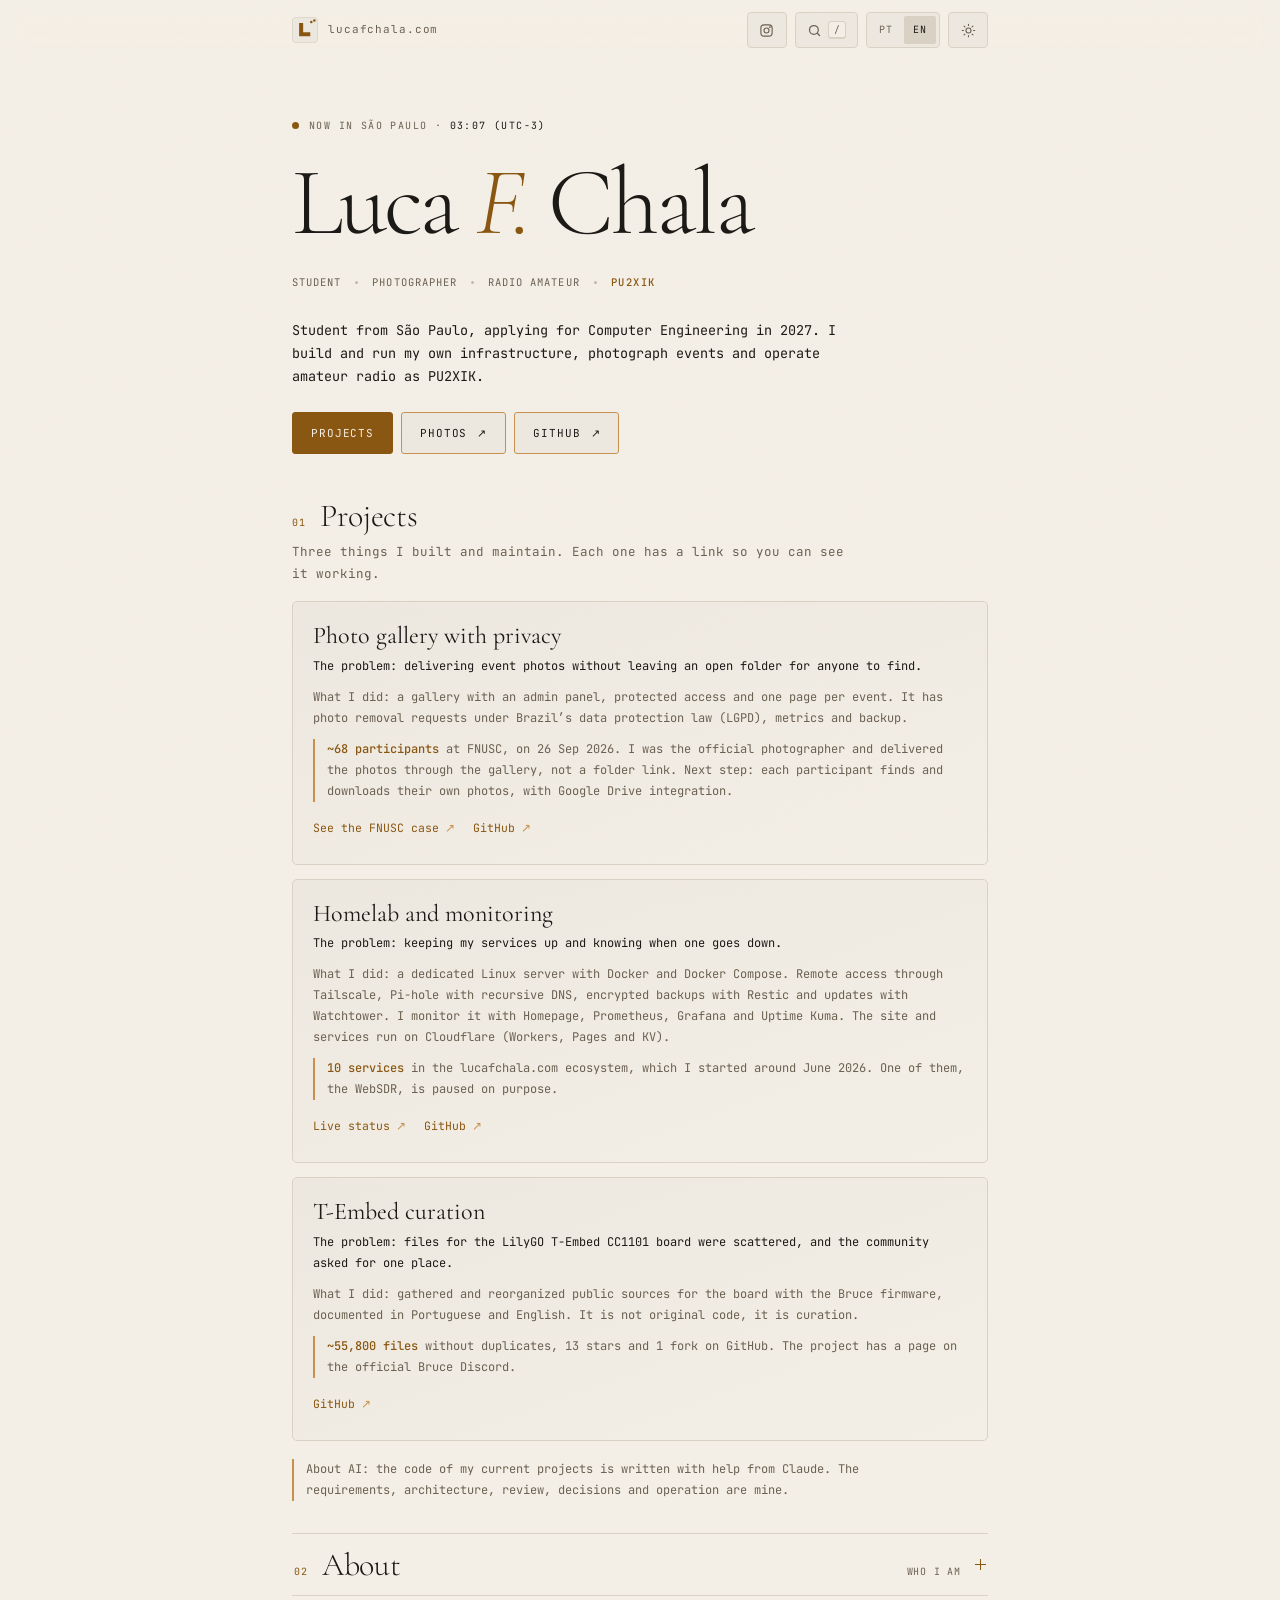
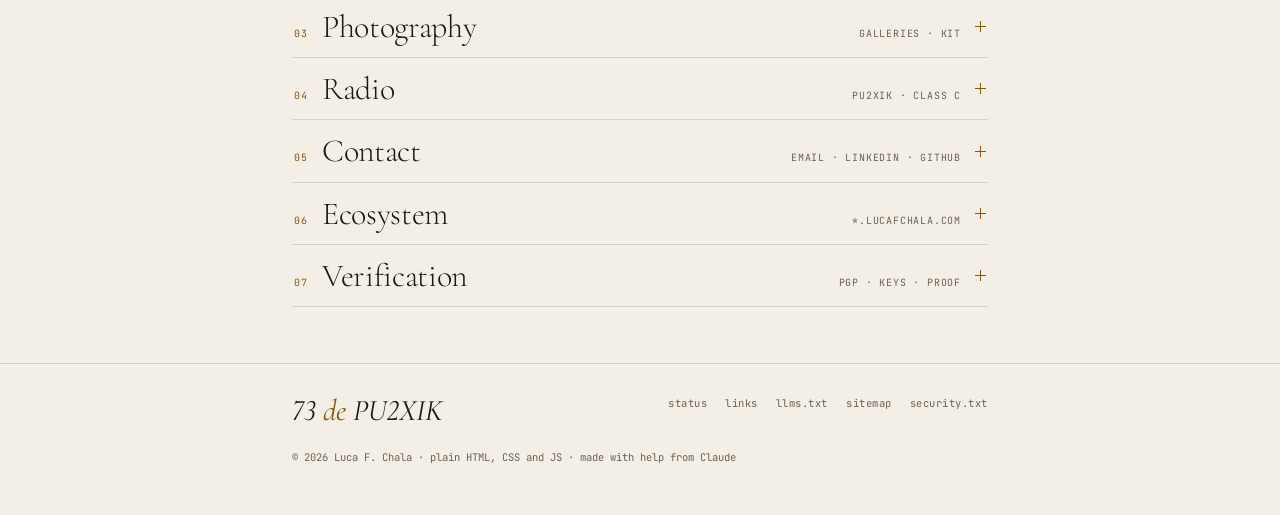
==== commit da4864e0: "Homepage: nova prioridade de conteúdo (Projetos, hero, contato enxuto, metadados, OG) Hero com frase" ====
--- a/index.html
+++ b/index.html
@@ -5,27 +5,27 @@
     <meta charset="UTF-8">
     <meta name="viewport" content="width=device-width, initial-scale=1.0, viewport-fit=cover">
 
-    <title>Luca F. Chala — Fotografia &amp; Radioamadorismo · PU2XIK</title>
-    <meta name="description" content="Estudante, fotógrafo e radioamador (PU2XIK) em São Paulo, BR. Galerias de eventos, rádio (APRS, DMR, packet) e contato.">
+    <title>Luca F. Chala · Estudante, projetos, fotografia e rádio</title>
+    <meta name="description" content="Estudante de São Paulo, vestibulando 2027 em Engenharia de Computação. Construo e mantenho a minha própria infraestrutura, fotografo eventos e opero rádio amador como PU2XIK.">
     <meta name="author" content="Luca F. Chala">
     <meta name="robots" content="index, follow, max-image-preview:large, max-snippet:-1, max-video-preview:-1">
     <meta property="og:site_name" content="Luca F. Chala">
-    <meta property="og:title" content="Luca F. Chala">
-    <meta property="og:description" content="Fotografia, radioamadorismo (PU2XIK) e contato — São Paulo, BR.">
+    <meta property="og:title" content="Luca F. Chala: projetos, fotografia e rádio">
+    <meta property="og:description" content="Estudante de São Paulo, vestibulando 2027 em Engenharia de Computação. Construo e mantenho a minha própria infraestrutura, fotografo eventos e opero rádio amador como PU2XIK.">
     <meta property="og:type" content="profile">
     <meta property="og:url" content="https://lucafchala.com/">
     <meta property="og:image" content="https://lucafchala.com/og.png">
     <meta property="og:image:type" content="image/png">
     <meta property="og:image:width" content="1200">
     <meta property="og:image:height" content="630">
-    <meta property="og:image:alt" content="Luca F. Chala — Estudante · Fotógrafo · PU2XIK · São Paulo, BR">
+    <meta property="og:image:alt" content="Luca F. Chala. Estudante de São Paulo, vestibulando 2027 em Engenharia de Computação. Projetos, fotografia e rádio (PU2XIK).">
     <meta property="og:locale" content="pt_BR">
     <meta property="og:locale:alternate" content="en_US">
     <meta property="profile:first_name" content="Luca">
     <meta property="profile:last_name" content="Chala">
     <meta name="twitter:card" content="summary_large_image">
-    <meta name="twitter:title" content="Luca F. Chala">
-    <meta name="twitter:description" content="Fotografia, radioamadorismo (PU2XIK) e contato — São Paulo, BR.">
+    <meta name="twitter:title" content="Luca F. Chala: projetos, fotografia e rádio">
+    <meta name="twitter:description" content="Estudante de São Paulo, vestibulando 2027 em Engenharia de Computação. Construo e mantenho a minha própria infraestrutura, fotografo eventos e opero rádio amador como PU2XIK.">
     <meta name="twitter:image" content="https://lucafchala.com/og.png">
     <link rel="canonical" href="https://lucafchala.com/">
     <link rel="me" href="https://proof.lucafchala.com">
@@ -70,7 +70,7 @@
           "isPartOf": {
             "@id": "https://lucafchala.com/#website"
           },
-          "dateModified": "2026-10-08",
+          "dateModified": "2026-10-23",
           "mainEntity": {
             "@type": "Person",
             "@id": "https://lucafchala.com/#person",
@@ -82,8 +82,8 @@
             ],
             "url": "https://lucafchala.com/",
             "image": "https://lucafchala.com/og.png",
-            "jobTitle": "Photographer",
-            "description": "Student, photographer and amateur radio operator (PU2XIK) in São Paulo, Brazil.",
+            "jobTitle": "Student",
+            "description": "Student in São Paulo, Brazil, applying for Computer Engineering in 2027. Builds and runs his own infrastructure, photographs events and operates amateur radio as PU2XIK.",
             "address": {
               "@type": "PostalAddress",
               "addressLocality": "São Paulo",
@@ -94,6 +94,8 @@
               "en"
             ],
             "knowsAbout": [
+              "Self-hosting",
+              "Web development",
               "Photography",
               "Event photography",
               "Amateur radio",
@@ -187,25 +189,70 @@
                 <li data-i18n="r_ham">Radioamador</li>
                 <li class="callsign p-nickname">PU2XIK</li>
             </ul>
+            <p class="lede" data-i18n="hero_lede">Estudante de São Paulo, vestibulando 2027 em Engenharia de Computação. Construo e mantenho a minha própria infraestrutura, fotografo eventos e opero rádio amador como PU2XIK.</p>
             <div class="cta">
-                <a class="btn btn-primary" href="https://fotos.lucafchala.com" target="_blank" rel="noopener" aria-describedby="newtab">
-                    <span data-i18n="cta_photos">Ver fotos</span><span aria-hidden="true">↗</span>
-                </a>
-                <a class="btn btn-ig" href="https://lucafchala.com/instagram" target="_blank" rel="noopener noreferrer" aria-describedby="newtab">
-                    <svg viewBox="0 0 24 24" fill="none" stroke="currentColor" stroke-width="1.8" stroke-linecap="round" stroke-linejoin="round" aria-hidden="true"><rect x="3" y="3" width="18" height="18" rx="5"/><circle cx="12" cy="12" r="4"/><circle cx="17.5" cy="6.5" r="0.6" fill="currentColor"/></svg><span>Instagram</span>
-                </a>
+                <a class="btn btn-primary" href="#projetos" data-i18n="cta_projects">Projetos</a>
+                <a class="btn btn-ig" href="https://fotos.lucafchala.com" target="_blank" rel="noopener" aria-describedby="newtab"><span data-i18n="cta_photos">Fotos</span><span aria-hidden="true">↗</span></a>
+                <a class="btn btn-ig" href="https://lucafchala.com/github" target="_blank" rel="noopener noreferrer" aria-describedby="newtab"><span>GitHub</span><span aria-hidden="true">↗</span></a>
             </div>
+        </section>
+
+        <!-- TODO Luca: FIAP. Você disse que passou em Engenharia de Computação na FIAP para 2027. Só entra no site depois que você confirmar no PR. -->
+        <!-- ── 01 Projects (always visible, right after the hero) ── -->
+        <section class="projects" id="projetos" aria-labelledby="h-projects">
+            <div class="proj-head">
+                <span class="sec-num" aria-hidden="true">01</span>
+                <h2 id="h-projects" data-i18n="h_projects">Projetos</h2>
+            </div>
+            <p class="sec-lede" data-i18n="proj_lede">Três coisas que eu construí e mantenho. Cada uma tem um link para ver funcionando.</p>
+
+            <div class="proj-grid">
+                <article class="card proj" aria-labelledby="pj1">
+                    <h3 id="pj1" data-i18n="pj1_t">Galeria de fotos com privacidade</h3>
+                    <p class="pj-problem" data-i18n="pj1_p">O problema: entregar as fotos de um evento sem deixar uma pasta aberta para qualquer pessoa.</p>
+                    <p data-i18n="pj1_d">O que fiz: uma galeria com painel administrativo, acesso protegido e uma página por evento. Tem pedido de remoção de fotos conforme a LGPD, métricas e backup.</p>
+                    <p class="pj-num" data-i18n="pj1_n"><strong>~68 participantes</strong> no FNUSC, em 26/09/2026. Fui o fotógrafo oficial e entreguei as fotos pela galeria, não por link de pasta. Próxima etapa: cada participante achar e baixar as próprias fotos, com integração ao Google Drive.</p>
+                    <p class="pj-links">
+                        <a href="https://fotos.lucafchala.com/fnusc-2026" target="_blank" rel="noopener" aria-describedby="newtab"><span data-i18n="pj1_l1">Ver o caso FNUSC</span> <span class="arr-ext" aria-hidden="true">↗</span></a>
+                        <a href="https://github.com/lucafchala/fotos" target="_blank" rel="noopener noreferrer" aria-describedby="newtab">GitHub <span class="arr-ext" aria-hidden="true">↗</span></a>
+                    </p>
+                </article>
+
+                <article class="card proj" aria-labelledby="pj2">
+                    <h3 id="pj2" data-i18n="pj2_t">Homelab e monitoramento</h3>
+                    <p class="pj-problem" data-i18n="pj2_p">O problema: manter os meus serviços no ar e saber quando algum cai.</p>
+                    <p data-i18n="pj2_d">O que fiz: um servidor Linux dedicado com Docker e Docker Compose. Acesso remoto por Tailscale, Pi-hole com DNS recursivo, backup criptografado com Restic e atualização com Watchtower. Monitoro com Homepage, Prometheus, Grafana e Uptime Kuma. O site e os serviços rodam na Cloudflare (Workers, Pages e KV).</p>
+                    <p class="pj-num" data-i18n="pj2_n"><strong>10 serviços</strong> no ecossistema lucafchala.com, que comecei por volta de junho de 2026. Um deles, o WebSDR, está pausado de propósito.</p>
+                    <!-- TODO Luca: o homelab não tem repositório público. Se quiser um link "GitHub" aqui, crie um repositório só com o docker-compose (sem segredos). -->
+                    <p class="pj-links">
+                        <a href="https://status.lucafchala.com" target="_blank" rel="noopener" aria-describedby="newtab"><span data-i18n="pj2_l1">Status ao vivo</span> <span class="arr-ext" aria-hidden="true">↗</span></a>
+                        <a href="https://github.com/lucafchala/status.lucafchala.com" target="_blank" rel="noopener noreferrer" aria-describedby="newtab">GitHub <span class="arr-ext" aria-hidden="true">↗</span></a>
+                    </p>
+                </article>
+
+                <article class="card proj" aria-labelledby="pj3">
+                    <h3 id="pj3" data-i18n="pj3_t">Curadoria para o T-Embed</h3>
+                    <p class="pj-problem" data-i18n="pj3_p">O problema: os arquivos para a placa LilyGO T-Embed CC1101 estavam espalhados, e a comunidade pediu um lugar só.</p>
+                    <p data-i18n="pj3_d">O que fiz: reuni e reorganizei fontes públicas para a placa com o firmware Bruce, e documentei em português e inglês. Não é código original, é curadoria.</p>
+                    <p class="pj-num" data-i18n="pj3_n"><strong>~55.800 arquivos</strong> sem duplicatas, 13 estrelas e 1 fork no GitHub. O projeto tem uma página no Discord oficial do Bruce.</p>
+                    <p class="pj-links">
+                        <a href="https://github.com/lucafchala/t-embed-cc1101-suite" target="_blank" rel="noopener noreferrer" aria-describedby="newtab">GitHub <span class="arr-ext" aria-hidden="true">↗</span></a>
+                    </p>
+                </article>
+            </div>
+
+            <p class="ai-note" data-i18n="ai_note">Sobre IA: o código dos meus projetos atuais é escrito com apoio do Claude. Os requisitos, a arquitetura, a revisão, as decisões e a operação são meus.</p>
         </section>
 
         <!-- ── Menu: each section is a <details name="menu"> row, closed by default.
              app.js opens the one a #hash points at. ── -->
         <div class="menu">
 
-        <!-- ── 01 About ── -->
+        <!-- ── 02 About ── -->
         <section class="menu-sec" id="sobre" aria-labelledby="h-about">
             <details name="menu">
                 <summary>
-                    <span class="sec-num" aria-hidden="true">01</span>
+                    <span class="sec-num" aria-hidden="true">02</span>
                     <h2 id="h-about" data-i18n="h_about">Sobre</h2>
                     <span class="sum-hint" data-i18n="m_about">quem sou</span>
                     <span class="chev" aria-hidden="true"></span>
@@ -213,40 +260,23 @@
                 <div class="panel">
                     <div class="bio-wrapper">
                         <p class="bio p-note" data-i18n="bio">
-                            Estudante baseado em São Paulo. Fotografo eventos, viagens e o cotidiano urbano com uma <strong>Sony A6700</strong>, opero como radioamador sob o indicativo <strong>PU2XIK</strong> e divido meu tempo entre treinos de hipertrofia e a preparação para cursar engenharia da computação.
+                            Sou estudante do 3º ano do ensino médio em São Paulo e vou prestar vestibular em 2027 para Engenharia de Computação. Meus primeiros programas são de 2021 e 2022 (cifra de César, forca e calculadora), feitos com a ajuda de um professor. De agosto a novembro de 2025, dei aulas de inglês toda semana para crianças em hemodiálise no Instituto da Criança do Hospital das Clínicas, em um estágio da escola. Fora do código, fotografo eventos e opero rádio.
                         </p>
                     </div>
                 </div>
             </details>
         </section>
 
-        <!-- ── 02 Photography ── -->
+        <!-- ── 03 Photography ── -->
         <section class="menu-sec" id="fotografia" aria-labelledby="h-photo">
             <details name="menu">
                 <summary>
-                    <span class="sec-num" aria-hidden="true">02</span>
+                    <span class="sec-num" aria-hidden="true">03</span>
                     <h2 id="h-photo" data-i18n="h_photo">Fotografia</h2>
                     <span class="sum-hint" data-i18n="m_photo">galerias · kit</span>
                     <span class="chev" aria-hidden="true"></span>
                 </summary>
                 <div class="panel">
-                    <ul class="linklist">
-                        <li>
-                            <a href="https://fotos.lucafchala.com" target="_blank" rel="noopener" aria-describedby="newtab" data-pal-i18n="p_gallery">
-                                <span class="t">fotos.lucafchala.com</span>
-                                <span class="d" data-i18n="l_fotos_d">Galerias completas, alta resolução e pedido de remoção (LGPD)</span>
-                                <span class="go"><span class="arr" aria-hidden="true">→</span></span>
-                            </a>
-                        </li>
-                        <li>
-                            <a href="https://lucafchala.com/instagram" target="_blank" rel="noopener noreferrer" aria-describedby="newtab" data-pal-i18n="p_instagram">
-                                <span class="t">Instagram @lucafchala</span>
-                                <span class="d" data-i18n="l_ig_d">Stories ao vivo dos eventos e das viagens</span>
-                                <span class="go"><span class="arr-ext" aria-hidden="true">↗</span></span>
-                            </a>
-                        </li>
-                    </ul>
-
                     <div class="grid-2">
                         <article class="card hoverable">
                             <div class="kicker">
@@ -271,22 +301,25 @@
                                 <li><span>Godox V1 Pro</span><small data-i18n="k_flash">flash</small></li>
                             </ul>
                             <a class="more" href="https://paste.lucafchala.com/camera-gear/" target="_blank" rel="noopener" aria-describedby="newtab"><span data-i18n="gear_full">Lista completa de equipamento</span> <span class="arr" aria-hidden="true">→</span></a>
+                            <br>
+                            <a class="more" href="https://lucafchala.com/instagram" target="_blank" rel="noopener noreferrer" aria-describedby="newtab" data-pal-i18n="p_instagram"><span>Instagram @lucafchala</span> <span class="arr-ext" aria-hidden="true">↗</span></a>
                         </article>
                     </div>
                 </div>
             </details>
         </section>
 
-        <!-- ── 03 Radio ── -->
+        <!-- ── 04 Radio ── -->
         <section class="menu-sec" id="radio" aria-labelledby="h-radio">
             <details name="menu">
                 <summary>
-                    <span class="sec-num" aria-hidden="true">03</span>
+                    <span class="sec-num" aria-hidden="true">04</span>
                     <h2 id="h-radio" data-i18n="h_radio">Rádio</h2>
-                    <span class="sum-hint">PU2XIK · APRS · DMR</span>
+                    <span class="sum-hint" data-i18n="m_radio">PU2XIK · classe C</span>
                     <span class="chev" aria-hidden="true"></span>
                 </summary>
                 <div class="panel">
+                    <p class="sec-lede" data-i18n="radio_lede">Radioamadorismo é o hobby de se comunicar por rádio, com licença da Anatel. Tenho o certificado classe C (COER) desde 30/06/2025, sou associado à LABRE e meu indicativo é PU2XIK.</p>
                     <div class="grid-2 even">
                         <figure class="qsl" aria-label="Cartão QSL de PU2XIK" data-i18n-aria="qsl_aria">
                             <div class="qsl-top"><span data-i18n="qsl_confirm">QSL · Confirmando contato</span><span class="waves" aria-hidden="true">)) ))) )))</span></div>
@@ -320,7 +353,7 @@
                             <li>
                                 <a href="https://radio.lucafchala.com" target="_blank" rel="noopener" aria-describedby="newtab">
                                     <span class="t" data-i18n="l_portal">Portal comunitário</span>
-                                    <span class="d" data-i18n="l_portal_d">Páginas de operadores, APRS e modos digitais</span>
+                                    <span class="d" data-i18n="l_portal_d">Páginas de operadores e modos digitais</span>
                                     <span class="go"><span class="arr" aria-hidden="true">→</span></span>
                                 </a>
                             </li>
@@ -330,13 +363,13 @@
             </details>
         </section>
 
-        <!-- ── 04 Contact ── -->
+        <!-- ── 05 Contact ── -->
         <section class="menu-sec" id="contato" aria-labelledby="h-contact">
             <details name="menu">
                 <summary>
-                    <span class="sec-num" aria-hidden="true">04</span>
+                    <span class="sec-num" aria-hidden="true">05</span>
                     <h2 id="h-contact" data-i18n="h_contact">Contato</h2>
-                    <span class="sum-hint">email · WhatsApp · Signal</span>
+                    <span class="sum-hint">email · LinkedIn · GitHub</span>
                     <span class="chev" aria-hidden="true"></span>
                 </summary>
                 <div class="panel">
@@ -358,51 +391,64 @@
                             </div>
                         </div>
 
-                        <a class="card full wa" href="https://wa.me/5511989211178" target="_blank" rel="noopener noreferrer" aria-describedby="newtab">
-                            <div class="c-label"><span>WhatsApp</span><span class="arr-ext" aria-hidden="true">↗</span></div>
-                            <p class="c-value" data-i18n="wa_v">Mensagem direta</p>
+                        <a class="card" href="https://lucafchala.com/linkedin" target="_blank" rel="noopener noreferrer" aria-describedby="newtab">
+                            <div class="c-label"><span>LinkedIn</span><span class="arr-ext" aria-hidden="true">↗</span></div>
+                            <p class="c-value" data-i18n="li_v">Perfil profissional</p>
                         </a>
 
-                        <a class="card" href="https://lucafchala.com/signal" target="_blank" rel="noopener noreferrer" aria-describedby="newtab">
-                            <div class="c-label"><span>Signal</span><span class="arr-ext" aria-hidden="true">↗</span></div>
-                            <p class="c-value" data-i18n="sig_v">Conversa privada</p>
-                        </a>
-
-                        <a class="card" href="https://lucafchala.com/simplex" target="_blank" rel="noopener noreferrer" aria-describedby="newtab">
-                            <div class="c-label"><span>SimpleX</span><span class="arr-ext" aria-hidden="true">↗</span></div>
-                            <p class="c-value" data-i18n="sx_v">Sem identificador</p>
-                        </a>
-
-                        <a class="card full support" href="https://lucafchala.com/buymeacoffee" target="_blank" rel="noopener noreferrer" aria-describedby="newtab">
-                            <span class="cup" aria-hidden="true">☕</span>
-                            <span>
-                                <span class="t" data-i18n="coffee">Me pague um café</span><br>
-                                <span class="d" data-i18n="coffee_d">Pix via LivePix</span>
-                            </span>
-                            <span class="arr" aria-hidden="true">→</span>
+                        <a class="card" href="https://lucafchala.com/github" target="_blank" rel="noopener noreferrer" aria-describedby="newtab">
+                            <div class="c-label"><span>GitHub</span><span class="arr-ext" aria-hidden="true">↗</span></div>
+                            <p class="c-value" data-i18n="gh_v">Código e projetos</p>
                         </a>
                     </div>
 
-                    <ul class="socials" aria-label="Redes" data-i18n-aria="social_aria">
-                        <li><a href="https://lucafchala.com/instagram" target="_blank" rel="noopener noreferrer" aria-describedby="newtab">Instagram <span class="h">@lucafchala</span></a></li>
-                        <li><a href="https://lucafchala.com/github" target="_blank" rel="noopener noreferrer" aria-describedby="newtab">GitHub <span class="h">lucafchala</span></a></li>
-                        <li><a href="https://lucafchala.com/linkedin" target="_blank" rel="noopener noreferrer" aria-describedby="newtab">LinkedIn <span class="arr-ext" aria-hidden="true">↗</span></a></li>
-                        <li><a href="https://lucafchala.com/spotify" target="_blank" rel="noopener noreferrer" aria-describedby="newtab">Spotify <span class="arr-ext" aria-hidden="true">↗</span></a></li>
-                    </ul>
-                </div>
+                    <details class="others">
+                        <summary><span data-i18n="others">Outros canais</span></summary>
+                        <div class="contact-grid">
+                            <a class="card full wa" href="https://wa.me/5511989211178" target="_blank" rel="noopener noreferrer" aria-describedby="newtab">
+                                <div class="c-label"><span>WhatsApp</span><span class="arr-ext" aria-hidden="true">↗</span></div>
+                                <p class="c-value" data-i18n="wa_v">Mensagem direta</p>
+                            </a>
+
+                            <a class="card" href="https://lucafchala.com/signal" target="_blank" rel="noopener noreferrer" aria-describedby="newtab">
+                                <div class="c-label"><span>Signal</span><span class="arr-ext" aria-hidden="true">↗</span></div>
+                                <p class="c-value" data-i18n="sig_v">Conversa privada</p>
+                            </a>
+
+                            <a class="card" href="https://lucafchala.com/simplex" target="_blank" rel="noopener noreferrer" aria-describedby="newtab">
+                                <div class="c-label"><span>SimpleX</span><span class="arr-ext" aria-hidden="true">↗</span></div>
+                                <p class="c-value" data-i18n="sx_v">Sem identificador</p>
+                            </a>
+
+                            <a class="card full support" href="https://lucafchala.com/buymeacoffee" target="_blank" rel="noopener noreferrer" aria-describedby="newtab">
+                                <span class="cup" aria-hidden="true">☕</span>
+                                <span>
+                                    <span class="t" data-i18n="coffee">Me pague um café</span><br>
+                                    <span class="d" data-i18n="coffee_d">Pix via LivePix</span>
+                                </span>
+                                <span class="arr" aria-hidden="true">→</span>
+                            </a>
+                        </div>
+
+                        <ul class="socials" aria-label="Redes" data-i18n-aria="social_aria">
+                            <li><a href="https://lucafchala.com/instagram" target="_blank" rel="noopener noreferrer" aria-describedby="newtab">Instagram <span class="h">@lucafchala</span></a></li>
+                            <li><a href="https://lucafchala.com/spotify" target="_blank" rel="noopener noreferrer" aria-describedby="newtab">Spotify <span class="arr-ext" aria-hidden="true">↗</span></a></li>
+                        </ul>
+                    </details>
             </details>
         </section>
 
-        <!-- ── 05 Ecosystem ── -->
+        <!-- ── 06 Ecosystem ── -->
         <section class="menu-sec" id="ecossistema" aria-labelledby="h-eco">
             <details name="menu">
                 <summary>
-                    <span class="sec-num" aria-hidden="true">05</span>
+                    <span class="sec-num" aria-hidden="true">06</span>
                     <h2 id="h-eco" data-i18n="h_eco">Ecossistema</h2>
                     <span class="sum-hint">*.lucafchala.com</span>
                     <span class="chev" aria-hidden="true"></span>
                 </summary>
                 <div class="panel">
+                    <p class="sec-lede" data-i18n="eco_lede">Cada serviço é um site meu, em um endereço próprio. Os pontos mostram se está no ar agora.</p>
                     <ul class="eco">
                         <li><a href="https://fotos.lucafchala.com" target="_blank" rel="noopener" aria-describedby="newtab"><span class="sub"><b>fotos</b><i>.lucafchala.com</i></span><span class="d" data-i18n="e_fotos">Galerias de eventos e viagens</span></a></li>
                         <li><a href="https://radio.lucafchala.com" target="_blank" rel="noopener" aria-describedby="newtab"><span class="sub"><b>radio</b><i>.lucafchala.com</i></span><span class="d" data-i18n="e_radio">Portal comunitário de radioamadorismo</span></a></li>
@@ -411,23 +457,23 @@
                         <li><a href="https://status.lucafchala.com" target="_blank" rel="noopener" aria-describedby="newtab"><span class="sub"><b>status</b><i>.lucafchala.com</i></span><span class="d" data-i18n="e_status">Monitoramento dos serviços</span></a></li>
                         <li><a href="https://keys.lucafchala.com" target="_blank" rel="noopener" aria-describedby="newtab"><span class="sub"><b>keys</b><i>.lucafchala.com</i></span><span class="d" data-i18n="e_keys">Chaves públicas SSH e PGP</span></a></li>
                         <li><a href="https://proof.lucafchala.com" target="_blank" rel="noopener" aria-describedby="newtab"><span class="sub"><b>proof</b><i>.lucafchala.com</i></span><span class="d" data-i18n="e_proof">Declaração de identidade assinada</span></a></li>
-                        <li><a href="https://restricted.lucafchala.com" target="_blank" rel="noopener" aria-describedby="newtab"><span class="sub"><b>restricted</b><i>.lucafchala.com</i></span><span class="d" data-i18n="e_restricted">Um desafio. Três tentativas.</span></a></li>
+                        <li><a href="https://restricted.lucafchala.com" target="_blank" rel="noopener" aria-describedby="newtab"><span class="sub"><b>restricted</b><i>.lucafchala.com</i></span><span class="d" data-i18n="e_restricted">Um quebra-cabeça de criptografia que fiz por diversão.</span></a></li>
                     </ul>
                 </div>
             </details>
         </section>
 
-        <!-- ── 06 Verification ── -->
+        <!-- ── 07 Verification ── -->
         <section class="menu-sec" id="verificacao" aria-labelledby="h-verify">
             <details name="menu">
                 <summary>
-                    <span class="sec-num" aria-hidden="true">06</span>
+                    <span class="sec-num" aria-hidden="true">07</span>
                     <h2 id="h-verify" data-i18n="h_verify">Verificação</h2>
                     <span class="sum-hint" data-i18n="m_verify">PGP · chaves · prova</span>
                     <span class="chev" aria-hidden="true"></span>
                 </summary>
                 <div class="panel">
-                    <p class="sec-lede" data-i18n="verify_lede">Tudo o que é oficial sai de um endereço <strong>@lucafchala.com</strong>. O antigo domínio tucas.me não é mais meu.</p>
+                    <p class="sec-lede" data-i18n="verify_lede">Servem para provar que uma mensagem ou arquivo veio mesmo de mim. Tudo o que é oficial sai de um endereço <strong>@lucafchala.com</strong>. O antigo domínio tucas.me não é mais meu.</p>
 
                     <div class="card fp-card">
                         <div class="kicker">
@@ -486,7 +532,6 @@
             </div>
             <div class="foot-meta">
                 <p>© 2026 Luca F. Chala · <span data-i18n="madewith">HTML, CSS e JS puros · feito com ajuda do Claude</span></p>
-                <p class="shortcuts" aria-hidden="true"><kbd>/</kbd> <span data-i18n="k_search">buscar</span> · <kbd>T</kbd> <span data-i18n="k_theme">tema</span> · <kbd>L</kbd> <span data-i18n="k_lang">idioma</span></p>
             </div>
         </div>
     </footer>
--- a/style.css
+++ b/style.css
@@ -114,7 +114,7 @@
 ::selection { background: var(--accent); color: var(--on-accent); }
 
 /* Cormorant defaults to old-style figures — keep callsigns and numbers on the baseline */
-.name, .bio, .sign, .qsl-call, .menu h2, .card h3, .email-card .c-value { font-variant-numeric: lining-nums; }
+.name, .bio, .sign, .qsl-call, .menu h2, .projects h2, .card h3, .email-card .c-value { font-variant-numeric: lining-nums; }
 
 abbr[title] { text-decoration: none; }
 
@@ -333,7 +333,9 @@
     user-select: none;
 }
 
-.cta { display: grid; grid-template-columns: 1fr 1fr; gap: 10px; max-width: 460px; }
+.lede { max-width: 560px; margin-bottom: 24px; color: var(--text); font-size: 13.5px; line-height: 1.7; }
+.cta { display: grid; grid-template-columns: repeat(3, 1fr); gap: 8px; max-width: 460px; }
+.cta .btn { padding: 0 8px; gap: 6px; }
 .cta .btn { justify-content: center; }
 
 .btn {
@@ -387,6 +389,20 @@
 .bio strong { font-weight: 600; font-style: italic; }
 
 /* ── Menu: each section is a <details name="menu"> row ── */
+/* ── Projects ── */
+.projects { margin-top: 44px; }
+.proj-head { display: flex; align-items: baseline; gap: 14px; margin-bottom: 8px; }
+.proj-grid { display: grid; grid-template-columns: 1fr; gap: 14px; margin-top: 16px; }
+.card.proj { padding: 20px; }
+.card.proj p + p { margin-top: 10px; }
+.card.proj .pj-problem { color: var(--text); }
+.card.proj .pj-num { border-left: 2px solid var(--accent-dim); padding-left: 12px; }
+.card.proj .pj-num strong { color: var(--accent); font-weight: 500; }
+.pj-links { display: flex; flex-wrap: wrap; gap: 6px 18px; }
+.pj-links a { display: inline-flex; align-items: center; min-height: 32px; gap: 6px; font-size: 11.5px; color: var(--accent); text-decoration: none; }
+.pj-links a:hover { text-decoration: underline; text-underline-offset: 3px; }
+.ai-note { margin-top: 18px; font-size: 12px; color: var(--muted); max-width: 600px; border-left: 2px solid var(--accent-dim); padding-left: 12px; }
+
 .menu {
     margin-top: 32px;
     border-top: 1px solid var(--border);
@@ -409,7 +425,7 @@
     color: var(--accent);
     flex-shrink: 0;
 }
-.menu h2 {
+.menu h2, .projects h2 {
     font-family: var(--serif);
     font-weight: 300;
     font-size: clamp(26px, 7vw, 32px);
@@ -767,6 +783,14 @@
 }
 .socials a:hover { border-color: var(--accent-dim); color: var(--accent); }
 .socials .h { color: var(--muted); font-size: 10.5px; }
+
+.others { margin-top: 14px; }
+.others summary { display: inline-flex; align-items: center; gap: 8px; min-height: 36px; padding: 0 14px; border: 1px solid var(--border); border-radius: 20px; background: var(--ctrl-bg); font-size: 11.5px; cursor: pointer; list-style: none; }
+.others summary::-webkit-details-marker { display: none; }
+.others summary::after { content: '+'; color: var(--accent); }
+.others[open] summary::after { content: '−'; }
+.others > * + * { margin-top: 14px; }
+.others > .contact-grid { margin-top: 14px; }
 
 /* ── Ecosystem ── */
 .eco {
@@ -998,6 +1022,7 @@
     .bio { font-size: 21px; }
     #btn-search .kbd { display: inline; }
     .cta { display: flex; flex-wrap: wrap; max-width: none; }
+    .cta .btn { padding: 0 18px; gap: 10px; }
 }
 
 /* One line for the name on wider screens, so hero + menu still fit one screen */
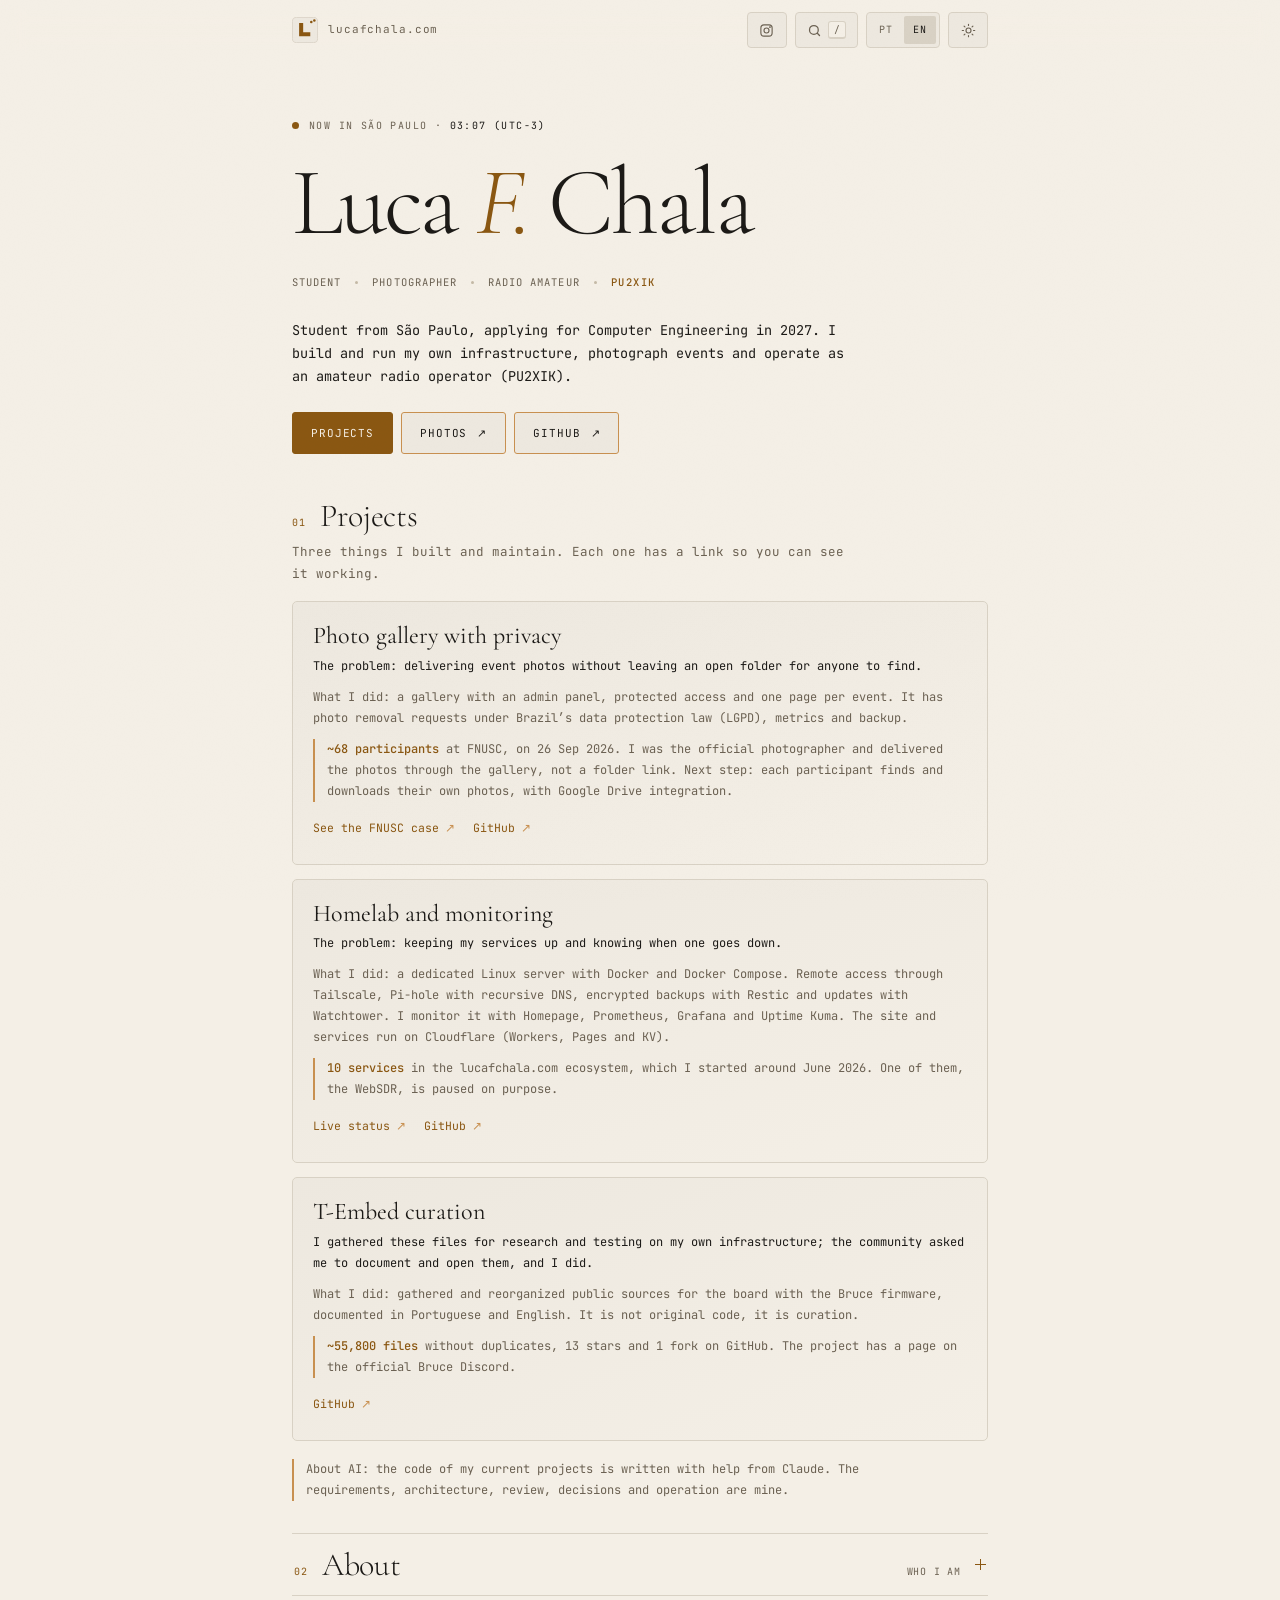
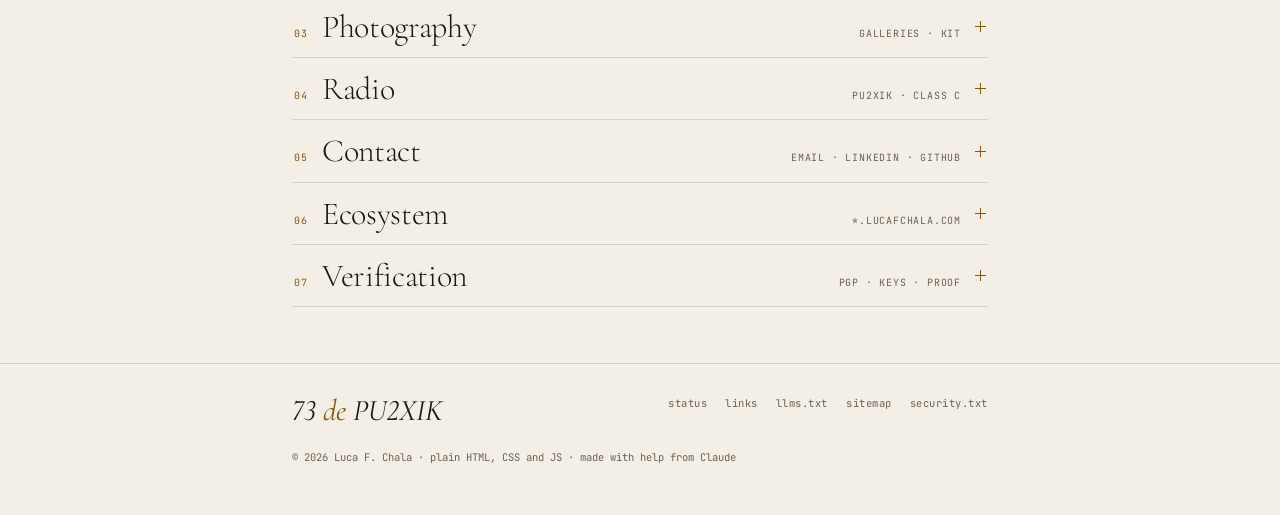
==== commit 74743134: "Ajustes de texto: radioamador, cartão do T-Embed, link do homelab e sem travessões Co-Authored-By: C" ====
--- a/index.html
+++ b/index.html
@@ -6,12 +6,12 @@
     <meta name="viewport" content="width=device-width, initial-scale=1.0, viewport-fit=cover">
 
     <title>Luca F. Chala · Estudante, projetos, fotografia e rádio</title>
-    <meta name="description" content="Estudante de São Paulo, vestibulando 2027 em Engenharia de Computação. Construo e mantenho a minha própria infraestrutura, fotografo eventos e opero rádio amador como PU2XIK.">
+    <meta name="description" content="Estudante de São Paulo, vestibulando 2027 em Engenharia de Computação. Construo e mantenho a minha própria infraestrutura, fotografo eventos e opero como radioamador (PU2XIK).">
     <meta name="author" content="Luca F. Chala">
     <meta name="robots" content="index, follow, max-image-preview:large, max-snippet:-1, max-video-preview:-1">
     <meta property="og:site_name" content="Luca F. Chala">
     <meta property="og:title" content="Luca F. Chala: projetos, fotografia e rádio">
-    <meta property="og:description" content="Estudante de São Paulo, vestibulando 2027 em Engenharia de Computação. Construo e mantenho a minha própria infraestrutura, fotografo eventos e opero rádio amador como PU2XIK.">
+    <meta property="og:description" content="Estudante de São Paulo, vestibulando 2027 em Engenharia de Computação. Construo e mantenho a minha própria infraestrutura, fotografo eventos e opero como radioamador (PU2XIK).">
     <meta property="og:type" content="profile">
     <meta property="og:url" content="https://lucafchala.com/">
     <meta property="og:image" content="https://lucafchala.com/og.png">
@@ -25,7 +25,7 @@
     <meta property="profile:last_name" content="Chala">
     <meta name="twitter:card" content="summary_large_image">
     <meta name="twitter:title" content="Luca F. Chala: projetos, fotografia e rádio">
-    <meta name="twitter:description" content="Estudante de São Paulo, vestibulando 2027 em Engenharia de Computação. Construo e mantenho a minha própria infraestrutura, fotografo eventos e opero rádio amador como PU2XIK.">
+    <meta name="twitter:description" content="Estudante de São Paulo, vestibulando 2027 em Engenharia de Computação. Construo e mantenho a minha própria infraestrutura, fotografo eventos e opero como radioamador (PU2XIK).">
     <meta name="twitter:image" content="https://lucafchala.com/og.png">
     <link rel="canonical" href="https://lucafchala.com/">
     <link rel="me" href="https://proof.lucafchala.com">
@@ -138,7 +138,7 @@
 
     <header class="topbar" id="topbar">
         <div class="wrap">
-            <a class="brand" href="/" aria-label="Luca F. Chala — início" data-i18n-aria="brand_aria">
+            <a class="brand" href="/" aria-label="Luca F. Chala: início" data-i18n-aria="brand_aria">
                 <svg viewBox="0 0 512 512" aria-hidden="true">
                     <rect class="mark-bg" x="8" y="8" width="496" height="496" rx="80" stroke-width="16"/>
                     <path class="mark-fg" d="M 140 120 L 220 120 L 220 300 L 360 300 L 360 380 L 140 380 Z"/>
@@ -189,7 +189,7 @@
                 <li data-i18n="r_ham">Radioamador</li>
                 <li class="callsign p-nickname">PU2XIK</li>
             </ul>
-            <p class="lede" data-i18n="hero_lede">Estudante de São Paulo, vestibulando 2027 em Engenharia de Computação. Construo e mantenho a minha própria infraestrutura, fotografo eventos e opero rádio amador como PU2XIK.</p>
+            <p class="lede" data-i18n="hero_lede">Estudante de São Paulo, vestibulando 2027 em Engenharia de Computação. Construo e mantenho a minha própria infraestrutura, fotografo eventos e opero como radioamador (PU2XIK).</p>
             <div class="cta">
                 <a class="btn btn-primary" href="#projetos" data-i18n="cta_projects">Projetos</a>
                 <a class="btn btn-ig" href="https://fotos.lucafchala.com" target="_blank" rel="noopener" aria-describedby="newtab"><span data-i18n="cta_photos">Fotos</span><span aria-hidden="true">↗</span></a>
@@ -223,16 +223,15 @@
                     <p class="pj-problem" data-i18n="pj2_p">O problema: manter os meus serviços no ar e saber quando algum cai.</p>
                     <p data-i18n="pj2_d">O que fiz: um servidor Linux dedicado com Docker e Docker Compose. Acesso remoto por Tailscale, Pi-hole com DNS recursivo, backup criptografado com Restic e atualização com Watchtower. Monitoro com Homepage, Prometheus, Grafana e Uptime Kuma. O site e os serviços rodam na Cloudflare (Workers, Pages e KV).</p>
                     <p class="pj-num" data-i18n="pj2_n"><strong>10 serviços</strong> no ecossistema lucafchala.com, que comecei por volta de junho de 2026. Um deles, o WebSDR, está pausado de propósito.</p>
-                    <!-- TODO Luca: o homelab não tem repositório público. Se quiser um link "GitHub" aqui, crie um repositório só com o docker-compose (sem segredos). -->
                     <p class="pj-links">
                         <a href="https://status.lucafchala.com" target="_blank" rel="noopener" aria-describedby="newtab"><span data-i18n="pj2_l1">Status ao vivo</span> <span class="arr-ext" aria-hidden="true">↗</span></a>
-                        <a href="https://github.com/lucafchala/status.lucafchala.com" target="_blank" rel="noopener noreferrer" aria-describedby="newtab">GitHub <span class="arr-ext" aria-hidden="true">↗</span></a>
+                        <a href="https://github.com/lucafchala/homelab-webssh" target="_blank" rel="noopener noreferrer" aria-describedby="newtab">GitHub <span class="arr-ext" aria-hidden="true">↗</span></a>
                     </p>
                 </article>
 
                 <article class="card proj" aria-labelledby="pj3">
                     <h3 id="pj3" data-i18n="pj3_t">Curadoria para o T-Embed</h3>
-                    <p class="pj-problem" data-i18n="pj3_p">O problema: os arquivos para a placa LilyGO T-Embed CC1101 estavam espalhados, e a comunidade pediu um lugar só.</p>
+                    <p class="pj-problem" data-i18n="pj3_p">Juntei esses arquivos para pesquisa e testes na minha própria infraestrutura; a comunidade pediu que eu documentasse e abrisse, e eu abri.</p>
                     <p data-i18n="pj3_d">O que fiz: reuni e reorganizei fontes públicas para a placa com o firmware Bruce, e documentei em português e inglês. Não é código original, é curadoria.</p>
                     <p class="pj-num" data-i18n="pj3_n"><strong>~55.800 arquivos</strong> sem duplicatas, 13 estrelas e 1 fork no GitHub. O projeto tem uma página no Discord oficial do Bruce.</p>
                     <p class="pj-links">
@@ -509,7 +508,7 @@
                             </li>
                         </ul>
 
-                        <p class="verify-note" data-i18n="verify_note">Mensagens sobre assuntos sensíveis — código, finanças — precisam de assinatura PGP. Sem assinatura, considere não confiável.</p>
+                        <p class="verify-note" data-i18n="verify_note">Mensagens sobre assuntos sensíveis, como código e finanças, precisam de assinatura PGP. Sem assinatura, considere não confiável.</p>
                     </div>
                 </div>
             </details>
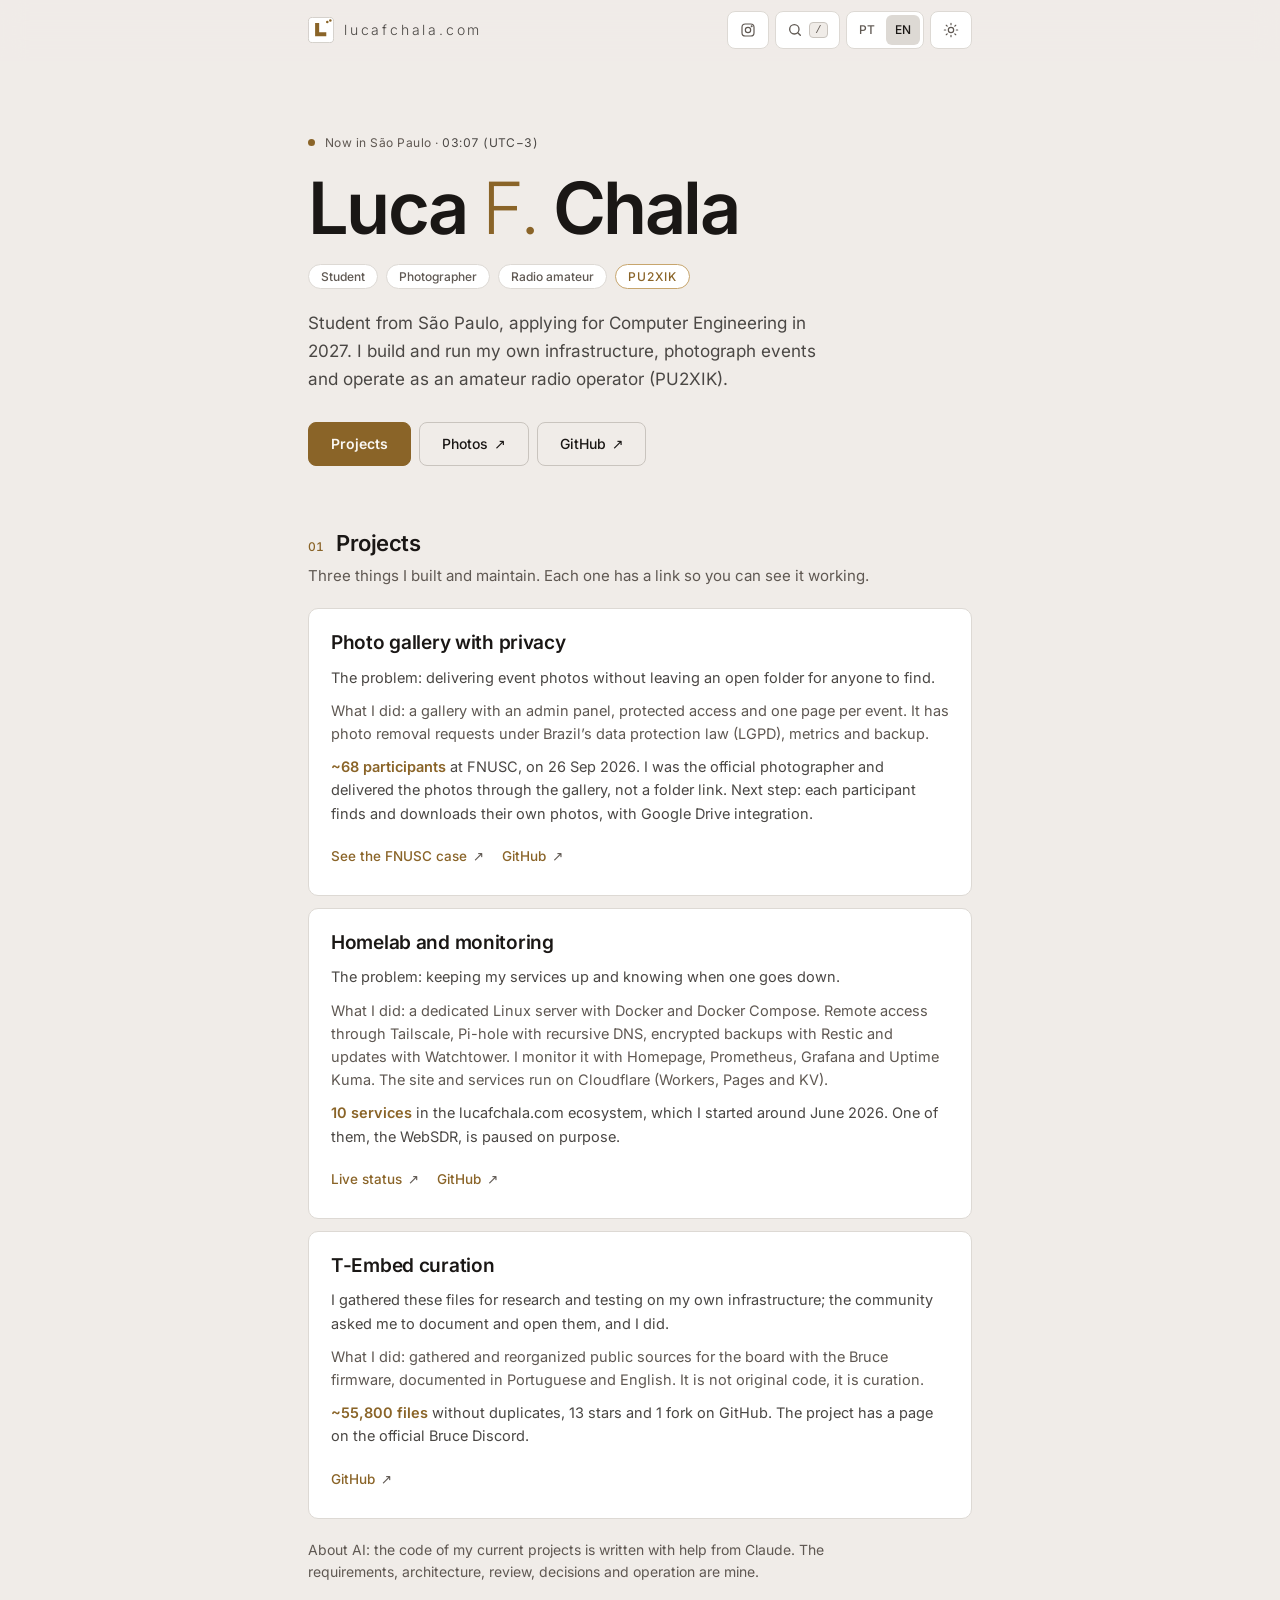
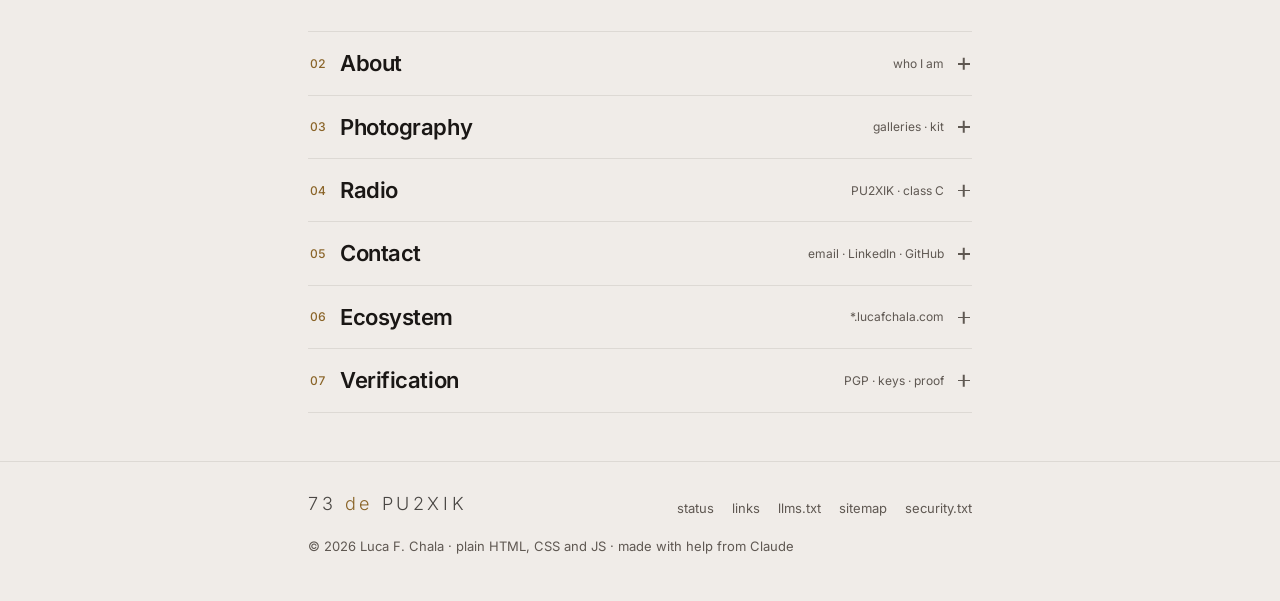
==== commit 2c784ccb: "Redesign da homepage no estilo do fotos.lucafchala.com (Inter, superfícies escuras, dourado) Co-Auth" ====
--- a/index.html
+++ b/index.html
@@ -35,12 +35,10 @@
     <link rel="manifest" href="/manifest.json">
     <link rel="icon" type="image/svg+xml" href="/favicon.svg">
     <link rel="apple-touch-icon" href="/apple-touch-icon.png">
-    <meta name="theme-color" content="#0d0c0a">
+    <meta name="theme-color" content="#0a0a0a">
     <meta name="color-scheme" content="dark light">
 
-    <link rel="preload" as="font" type="font/woff2" href="/fonts/cormorant-garamond-latin.woff2" crossorigin>
-    <link rel="preload" as="font" type="font/woff2" href="/fonts/cormorant-garamond-italic-latin.woff2" crossorigin>
-    <link rel="preload" as="font" type="font/woff2" href="/fonts/jetbrains-mono-latin.woff2" crossorigin>
+    <link rel="preload" as="font" type="font/woff2" href="/fonts/inter-latin-wght-normal.woff2" crossorigin>
 
     <script type="application/ld+json">
     {
--- a/style.css
+++ b/style.css
@@ -1,78 +1,61 @@
-/* ── Fonts (self-hosted, latin subset, variable weight) ── */
+/* Visual language shared with fotos.lucafchala.com: Inter, near-black surfaces,
+   warm gold accent, 10px cards, hairline borders. */
 @font-face {
-    font-family: 'Cormorant Garamond';
+    font-family: 'Inter';
     font-style: normal;
-    font-weight: 300 700;
+    font-weight: 100 900;
     font-display: swap;
-    src: url('/fonts/cormorant-garamond-latin.woff2') format('woff2');
+    src: url('/fonts/inter-latin-wght-normal.woff2') format('woff2');
     unicode-range: U+0000-00FF, U+0131, U+0152-0153, U+02BB-02BC, U+02C6, U+02DA, U+02DC, U+0304, U+0308, U+0329, U+2000-206F, U+20AC, U+2122, U+2191, U+2193, U+2212, U+2215, U+FEFF, U+FFFD;
 }
-@font-face {
-    font-family: 'Cormorant Garamond';
-    font-style: italic;
-    font-weight: 300 700;
-    font-display: swap;
-    src: url('/fonts/cormorant-garamond-italic-latin.woff2') format('woff2');
-    unicode-range: U+0000-00FF, U+0131, U+0152-0153, U+02BB-02BC, U+02C6, U+02DA, U+02DC, U+0304, U+0308, U+0329, U+2000-206F, U+20AC, U+2122, U+2191, U+2193, U+2212, U+2215, U+FEFF, U+FFFD;
-}
-@font-face {
-    font-family: 'JetBrains Mono';
-    font-style: normal;
-    font-weight: 300 500;
-    font-display: swap;
-    src: url('/fonts/jetbrains-mono-latin.woff2') format('woff2');
-    unicode-range: U+0000-00FF, U+0131, U+0152-0153, U+02BB-02BC, U+02C6, U+02DA, U+02DC, U+0304, U+0308, U+0329, U+2000-206F, U+20AC, U+2122, U+2191, U+2193, U+2212, U+2215, U+FEFF, U+FFFD;
-}
-
-*, *::before, *::after {
-    box-sizing: border-box;
-    margin: 0;
-    padding: 0;
-}
+
+*, *::before, *::after { box-sizing: border-box; margin: 0; padding: 0; }
 
 /* ── Tokens ── */
 :root {
-    --bg:            #0d0c0a;
-    --surface:       #12100e;
-    --ctrl-bg:       #161412;
-    --border:        #252220;
-    --border-strong: #3a342d;
-    --text:          #e6e1d6;
-    --muted:         #948a7c;
-    --faint:         #6a6358;
-    --accent:        #c08030;
-    --accent-dim:    #6a4818;
-    --accent-soft:   rgba(192, 128, 48, 0.09);
-    --on-accent:     #0d0c0a;
-    --topbar-bg:     rgba(13, 12, 10, 0.78);
-    --shadow:        0 24px 60px -24px rgba(0, 0, 0, 0.7);
+    --bg:            #0a0a0a;
+    --surface:       #111111;
+    --ctrl-bg:       #111111;
+    --border:        #1c1c1c;
+    --border-strong: #2e2e2e;
+    --text:          #f0ebe5;
+    --text-2:        #c8c0b8;
+    --muted:         #9a948c;
+    --faint:         #555555;
+    --accent:        #c0a060;
+    --accent-hover:  #d4b070;
+    --accent-dim:    #6b5a35;
+    --accent-soft:   rgba(192, 160, 96, 0.08);
+    --on-accent:     #0a0a0a;
+    --topbar-bg:     rgba(10, 10, 10, 0.82);
     /* Status colours, the same AA-checked values status.lucafchala.com uses */
     --up:            #5fb878;
     --degraded:      #d4a03c;
     --down:          #e06666;
 
-    --serif: 'Cormorant Garamond', 'Iowan Old Style', 'Palatino Linotype', Palatino, Georgia, serif;
-    --mono:  'JetBrains Mono', ui-monospace, 'SF Mono', Menlo, Consolas, monospace;
-    --ease:  cubic-bezier(0.16, 1, 0.3, 1);
-    --gutter: 22px;
+    --font:  'Inter', system-ui, -apple-system, 'Segoe UI', Roboto, sans-serif;
+    --mono:  ui-monospace, 'SF Mono', Menlo, Consolas, monospace;
+    --radius: 10px;
+    --gutter: 20px;
     color-scheme: dark;
 }
 
 [data-theme="light"] {
-    --bg:            #f4efe6;
-    --surface:       #f0eadf;
-    --ctrl-bg:       #ede8df;
-    --border:        #d8d1c4;
-    --border-strong: #c4b9a6;
-    --text:          #1c1a17;
-    --muted:         #6b6152;
-    --faint:         #9a8f80;
-    --accent:        #8a5712;
-    --accent-dim:    #c89050;
-    --accent-soft:   rgba(160, 104, 32, 0.08);
-    --on-accent:     #f4efe6;
-    --topbar-bg:     rgba(244, 239, 230, 0.8);
-    --shadow:        0 24px 60px -28px rgba(60, 40, 10, 0.35);
+    --bg:            #f0ece8;
+    --surface:       #ffffff;
+    --ctrl-bg:       #ffffff;
+    --border:        #ddd9d4;
+    --border-strong: #c9c4be;
+    --text:          #1a1715;
+    --text-2:        #4a4744;
+    --muted:         #5f5852;
+    --faint:         #9a9490;
+    --accent:        #8a6428;
+    --accent-hover:  #a67d38;
+    --accent-dim:    #c7a56d;
+    --accent-soft:   rgba(138, 100, 40, 0.08);
+    --on-accent:     #faf7f3;
+    --topbar-bg:     rgba(240, 236, 232, 0.85);
     --up:            #23703d;
     --degraded:      #8a5a0a;
     --down:          #a8282a;
@@ -82,750 +65,255 @@
 html {
     background: var(--bg);
     color: var(--text);
-    font-family: var(--mono);
-    font-size: 14px;
-    line-height: 1.75;
+    font-family: var(--font);
+    font-size: 16px;
+    line-height: 1.6;
     -webkit-font-smoothing: antialiased;
     -webkit-text-size-adjust: 100%;
     text-size-adjust: 100%;
     scroll-behavior: smooth;
-    scroll-padding-top: 76px;
-    transition: background 0.25s, color 0.25s;
-}
-
-body {
-    min-height: 100vh;
-    min-height: 100dvh;
-    background: var(--bg);
-    overflow-x: hidden;
-}
-
-/* Grain overlay */
-body::before {
-    content: '';
-    position: fixed;
-    inset: 0;
-    pointer-events: none;
-    z-index: 60;
-    background-image: url("data:image/svg+xml,%3Csvg xmlns='http://www.w3.org/2000/svg' width='300' height='300'%3E%3Cfilter id='n'%3E%3CfeTurbulence type='fractalNoise' baseFrequency='0.75' numOctaves='4' stitchTiles='stitch'/%3E%3C/filter%3E%3Crect width='300' height='300' filter='url(%23n)' opacity='0.035'/%3E%3C/svg%3E");
-    opacity: 0.28;
-}
-
+    scroll-padding-top: 72px;
+}
+body { min-height: 100dvh; background: var(--bg); overflow-x: hidden; }
 ::selection { background: var(--accent); color: var(--on-accent); }
-
-/* Cormorant defaults to old-style figures — keep callsigns and numbers on the baseline */
-.name, .bio, .sign, .qsl-call, .menu h2, .projects h2, .card h3, .email-card .c-value { font-variant-numeric: lining-nums; }
-
+a { color: inherit; }
 abbr[title] { text-decoration: none; }
-
-a { color: inherit; }
 
 .wrap {
     width: 100%;
-    max-width: 760px;
+    max-width: 720px;
     margin: 0 auto;
     padding-left: max(var(--gutter), env(safe-area-inset-left));
     padding-right: max(var(--gutter), env(safe-area-inset-right));
 }
-
-.sr-only {
-    position: absolute;
-    width: 1px;
-    height: 1px;
-    padding: 0;
-    margin: -1px;
-    overflow: hidden;
-    clip: rect(0, 0, 0, 0);
-    white-space: nowrap;
-    border: 0;
-}
-
-.skip {
-    position: absolute;
-    left: 12px;
-    top: -60px;
-    z-index: 100;
-    background: var(--accent);
-    color: var(--on-accent);
-    padding: 8px 14px;
-    border-radius: 3px;
-    font-size: 12px;
-    text-decoration: none;
-    transition: top 0.15s;
-}
+.sr-only { position: absolute; width: 1px; height: 1px; padding: 0; margin: -1px; overflow: hidden; clip: rect(0, 0, 0, 0); white-space: nowrap; border: 0; }
+
+.skip { position: absolute; left: 12px; top: -60px; z-index: 100; background: var(--accent); color: var(--on-accent); padding: 8px 14px; border-radius: 8px; font-size: 13px; text-decoration: none; transition: top 0.15s; }
 .skip:focus { top: 12px; }
 
 /* ── Top bar ── */
 .topbar {
-    position: sticky;
-    top: 0;
-    z-index: 50;
+    position: sticky; top: 0; z-index: 50;
     background: var(--topbar-bg);
     -webkit-backdrop-filter: saturate(140%) blur(12px);
     backdrop-filter: saturate(140%) blur(12px);
     border-bottom: 1px solid transparent;
-    transition: border-color 0.25s, background 0.25s;
+    transition: border-color 0.2s;
 }
 .topbar.scrolled { border-bottom-color: var(--border); }
-
-.topbar .wrap {
-    display: flex;
-    align-items: center;
-    justify-content: space-between;
-    gap: 12px;
-    height: 60px;
-}
-
-.brand {
-    display: inline-flex;
-    align-items: center;
-    gap: 10px;
-    text-decoration: none;
-    color: var(--text);
-    font-size: 11px;
-    letter-spacing: 0.08em;
-}
+.topbar .wrap { display: flex; align-items: center; justify-content: space-between; gap: 12px; height: 60px; }
+
+.brand { display: inline-flex; align-items: center; gap: 10px; text-decoration: none; color: var(--text); }
 .brand svg { width: 26px; height: 26px; display: block; }
-.brand .mark-bg { fill: var(--ctrl-bg); stroke: var(--border); }
+.brand .mark-bg { fill: var(--surface); stroke: var(--border-strong); }
 .brand .mark-fg { fill: var(--accent); }
-.brand-text { color: var(--muted); transition: color 0.15s; }
+.brand-text { font-size: 14px; font-weight: 300; letter-spacing: 0.2em; color: var(--text-2); transition: color 0.15s; }
 .brand:hover .brand-text { color: var(--text); }
 
-.controls {
-    display: flex;
-    align-items: center;
-    gap: 8px;
-}
-
-.ctrl-group {
-    display: flex;
-    align-items: center;
-    gap: 2px;
-    background: var(--ctrl-bg);
-    border: 1px solid var(--border);
-    border-radius: 4px;
-    padding: 3px;
-    transition: background 0.25s, border-color 0.25s;
-}
-
+.controls { display: flex; align-items: center; gap: 6px; }
+.ctrl-group { display: flex; align-items: center; gap: 2px; background: var(--surface); border: 1px solid var(--border); border-radius: 8px; padding: 3px; }
 .ctrl-btn {
-    background: none;
-    border: none;
-    color: var(--muted);
-    font-family: var(--mono);
-    font-size: 10px;
-    font-weight: 400;
-    letter-spacing: 0.09em;
-    text-transform: uppercase;
-    min-width: 32px;
-    height: 28px;
-    padding: 0 8px;
-    cursor: pointer;
-    border-radius: 2px;
-    line-height: 1;
-    display: inline-flex;
-    align-items: center;
-    justify-content: center;
-    gap: 6px;
+    background: none; border: none; color: var(--muted);
+    font: 500 12px/1 var(--font); letter-spacing: 0.04em;
+    min-width: 34px; height: 30px; padding: 0 8px;
+    cursor: pointer; border-radius: 6px;
+    display: inline-flex; align-items: center; justify-content: center; gap: 6px;
     transition: color 0.15s, background 0.15s;
 }
-.ctrl-btn:hover { color: var(--accent); }
+a.ctrl-btn { text-decoration: none; }
+.ctrl-btn:hover { color: var(--text); }
 .ctrl-btn[aria-pressed="true"] { color: var(--text); background: var(--border); }
-.ctrl-btn svg { width: 15px; height: 15px; display: block; }
-
+.ctrl-btn svg { width: 16px; height: 16px; display: block; }
 .ctrl-btn .icon-sun { display: none; }
 [data-theme="light"] .ctrl-btn .icon-sun { display: block; }
 [data-theme="light"] .ctrl-btn .icon-moon { display: none; }
 
-.kbd, kbd {
-    font-family: var(--mono);
-    font-size: 9.5px;
-    letter-spacing: 0.04em;
-    color: var(--muted);
-    border: 1px solid var(--border);
-    border-bottom-width: 2px;
-    border-radius: 3px;
-    padding: 1px 5px;
-    line-height: 1.4;
-    background: var(--bg);
-}
+.kbd, kbd { font: 500 10.5px/1.4 var(--mono); color: var(--muted); border: 1px solid var(--border-strong); border-radius: 4px; padding: 0 5px; background: var(--bg); }
 #btn-search .kbd { display: none; }
 html:not(.js) #btn-search { display: none; }
 
 /* ── Hero ── */
-.hero {
-    position: relative;
-    padding: 40px 0 0;
-}
-
-.eyebrow {
-    display: flex;
-    align-items: center;
-    gap: 10px;
-    color: var(--muted);
-    font-size: 10px;
-    letter-spacing: 0.14em;
-    text-transform: uppercase;
-    margin-bottom: 26px;
-}
-
-.pulse {
-    position: relative;
-    width: 7px;
-    height: 7px;
-    border-radius: 50%;
-    background: var(--accent);
-    flex-shrink: 0;
-}
-.pulse::after {
-    content: '';
-    position: absolute;
-    inset: -4px;
-    border-radius: 50%;
-    border: 1px solid var(--accent);
-    opacity: 0;
-    animation: ping 2.4s var(--ease) infinite;
-}
-
-.clock { color: var(--text); font-variant-numeric: tabular-nums; }
+.hero { padding: 48px 0 8px; }
+.eyebrow { display: flex; align-items: center; gap: 10px; color: var(--muted); font-size: 12px; letter-spacing: 0.04em; margin-bottom: 20px; }
+.pulse { width: 7px; height: 7px; border-radius: 50%; background: var(--accent); flex-shrink: 0; }
+.clock { color: var(--text-2); font-variant-numeric: tabular-nums; }
 
 .name {
-    font-family: var(--serif);
-    font-size: clamp(64px, 17vw, 124px);
-    font-weight: 300;
-    line-height: 0.88;
-    letter-spacing: -0.03em;
-    margin-bottom: 28px;
+    font-size: clamp(44px, 12vw, 72px);
+    font-weight: 600;
+    line-height: 1;
+    letter-spacing: -0.035em;
+    margin-bottom: 20px;
     -webkit-tap-highlight-color: transparent;
     user-select: none;
 }
-.name em {
-    font-style: italic;
-    color: var(--accent);
-}
-
-.roles {
-    list-style: none;
-    display: flex;
-    align-items: center;
-    flex-wrap: wrap;
-    gap: 6px 14px;
-    font-size: 10.5px;
-    letter-spacing: 0.1em;
-    text-transform: uppercase;
-    color: var(--muted);
-    margin-bottom: 28px;
-}
-.roles li { display: inline-flex; align-items: center; gap: 14px; }
-.roles li + li::before {
-    content: '';
-    width: 3px;
-    height: 3px;
-    border-radius: 50%;
-    background: var(--border-strong);
-}
-
-.callsign {
-    color: var(--accent);
-    font-weight: 500;
-    letter-spacing: 0.14em;
-    -webkit-tap-highlight-color: transparent;
-    user-select: none;
-}
-
-.lede { max-width: 560px; margin-bottom: 24px; color: var(--text); font-size: 13.5px; line-height: 1.7; }
+.name em { font-style: normal; font-weight: 300; color: var(--accent); }
+
+.roles { list-style: none; display: flex; flex-wrap: wrap; gap: 6px 8px; margin-bottom: 20px; }
+.roles li { font-size: 12px; font-weight: 500; color: var(--muted); border: 1px solid var(--border); border-radius: 999px; padding: 2px 12px; background: var(--surface); }
+.roles .callsign { color: var(--accent); border-color: var(--accent-dim); }
+.callsign { letter-spacing: 0.08em; -webkit-tap-highlight-color: transparent; user-select: none; }
+
+.lede { max-width: 540px; margin-bottom: 28px; color: var(--text-2); font-size: 17px; line-height: 1.65; }
+
 .cta { display: grid; grid-template-columns: repeat(3, 1fr); gap: 8px; max-width: 460px; }
-.cta .btn { padding: 0 8px; gap: 6px; }
-.cta .btn { justify-content: center; }
-
 .btn {
-    display: inline-flex;
-    align-items: center;
-    gap: 10px;
-    height: 42px;
-    padding: 0 18px;
-    border-radius: 3px;
-    font-family: var(--mono);
-    font-size: 11px;
-    letter-spacing: 0.08em;
-    text-transform: uppercase;
-    text-decoration: none;
-    cursor: pointer;
-    white-space: nowrap;
-    transition: background 0.15s, border-color 0.15s, color 0.15s, transform 0.15s;
-}
-.btn:active { transform: translateY(1px); }
+    display: inline-flex; align-items: center; justify-content: center; gap: 6px;
+    height: 44px; padding: 0 10px; border-radius: 8px;
+    font: 600 14px/1 var(--font);
+    text-decoration: none; cursor: pointer; white-space: nowrap;
+    transition: background 0.15s, border-color 0.15s, color 0.15s, opacity 0.15s;
+}
 .btn-primary { background: var(--accent); color: var(--on-accent); border: 1px solid var(--accent); }
-.btn-primary:hover { background: transparent; color: var(--accent); }
-
-/* ── Bio ── */
-.bio-wrapper {
-    border-left: 2px solid var(--accent-dim);
-    padding-left: 20px;
-}
-
-.bio {
-    font-family: var(--serif);
-    font-weight: 300;
-    font-size: 19px;
-    line-height: 1.75;
-    color: var(--text);
-    letter-spacing: 0.012em;
-    font-feature-settings: "liga" 1, "kern" 1, "calt" 1;
-    text-rendering: optimizeLegibility;
-    max-width: 600px;
-}
-.bio::first-letter {
-    font-family: var(--serif);
-    font-size: 4.2em;
-    font-weight: 600;
-    font-style: italic;
-    float: left;
-    line-height: 0.8;
-    margin-right: 0.09em;
-    margin-top: 0.08em;
-    color: var(--accent);
-}
-.bio strong { font-weight: 600; font-style: italic; }
-
-/* ── Menu: each section is a <details name="menu"> row ── */
-/* ── Projects ── */
-.projects { margin-top: 44px; }
-.proj-head { display: flex; align-items: baseline; gap: 14px; margin-bottom: 8px; }
-.proj-grid { display: grid; grid-template-columns: 1fr; gap: 14px; margin-top: 16px; }
-.card.proj { padding: 20px; }
+.btn-primary:hover { background: var(--accent-hover); border-color: var(--accent-hover); }
+.btn-ig { background: transparent; color: var(--text); border: 1px solid var(--border-strong); font-weight: 500; }
+.btn-ig:hover { border-color: var(--accent); color: var(--accent); }
+
+/* ── Sections ── */
+.sec-num { font-size: 12px; font-weight: 500; color: var(--accent); font-variant-numeric: tabular-nums; flex-shrink: 0; }
+.sec-lede { color: var(--muted); font-size: 15px; max-width: 580px; }
+.sec-lede strong { color: var(--text); font-weight: 500; }
+
+/* Projects */
+.projects { margin-top: 56px; }
+.proj-head { display: flex; align-items: baseline; gap: 12px; margin-bottom: 8px; }
+.projects h2, .menu h2 { font-size: 22px; font-weight: 600; letter-spacing: -0.02em; line-height: 1.2; }
+.proj-grid { display: grid; gap: 12px; margin-top: 20px; }
+.card.proj { padding: 22px; }
+.card.proj h3 { font-size: 19px; font-weight: 600; letter-spacing: -0.015em; line-height: 1.3; margin-bottom: 10px; }
+.card.proj p { font-size: 14.5px; color: var(--muted); }
 .card.proj p + p { margin-top: 10px; }
-.card.proj .pj-problem { color: var(--text); }
-.card.proj .pj-num { border-left: 2px solid var(--accent-dim); padding-left: 12px; }
-.card.proj .pj-num strong { color: var(--accent); font-weight: 500; }
-.pj-links { display: flex; flex-wrap: wrap; gap: 6px 18px; }
-.pj-links a { display: inline-flex; align-items: center; min-height: 32px; gap: 6px; font-size: 11.5px; color: var(--accent); text-decoration: none; }
-.pj-links a:hover { text-decoration: underline; text-underline-offset: 3px; }
-.ai-note { margin-top: 18px; font-size: 12px; color: var(--muted); max-width: 600px; border-left: 2px solid var(--accent-dim); padding-left: 12px; }
-
-.menu {
-    margin-top: 32px;
-    border-top: 1px solid var(--border);
-    animation: rise 0.9s var(--ease) 0.32s both;
-}
+.card.proj .pj-problem { color: var(--text-2); }
+.card.proj .pj-num { color: var(--text-2); }
+.card.proj .pj-num strong { color: var(--accent); font-weight: 600; }
+.pj-links { display: flex; flex-wrap: wrap; gap: 4px 18px; padding-top: 6px; }
+.pj-links a { display: inline-flex; align-items: center; min-height: 32px; gap: 6px; font-size: 13.5px; font-weight: 500; color: var(--accent); text-decoration: none; }
+.pj-links a:hover { color: var(--accent-hover); text-decoration: underline; text-underline-offset: 3px; }
+.ai-note { margin-top: 20px; font-size: 14px; color: var(--muted); max-width: 600px; }
+
+/* Menu rows */
+.menu { margin-top: 48px; border-top: 1px solid var(--border); }
 .menu-sec { border-bottom: 1px solid var(--border); }
-.menu summary {
-    display: flex;
-    align-items: baseline;
-    gap: 14px;
-    padding: 13px 2px;
-    list-style: none;
-    cursor: pointer;
-    -webkit-tap-highlight-color: transparent;
-}
+.menu summary { display: flex; align-items: center; gap: 14px; padding: 18px 2px; list-style: none; cursor: pointer; -webkit-tap-highlight-color: transparent; }
 .menu summary::-webkit-details-marker { display: none; }
-.sec-num {
-    font-size: 10px;
-    letter-spacing: 0.1em;
-    color: var(--accent);
-    flex-shrink: 0;
-}
-.menu h2, .projects h2 {
-    font-family: var(--serif);
-    font-weight: 300;
-    font-size: clamp(26px, 7vw, 32px);
-    line-height: 1.1;
-    letter-spacing: -0.01em;
-    flex-shrink: 0;
-    transition: color 0.15s;
-}
-.menu summary:hover h2,
-.menu details[open] > summary h2 { color: var(--accent); }
-.sum-hint {
-    margin-left: auto;
-    min-width: 0;
-    font-size: 10px;
-    letter-spacing: 0.08em;
-    text-transform: uppercase;
-    color: var(--muted);
-    white-space: nowrap;
-    overflow: hidden;
-    text-overflow: ellipsis;
-}
-/* + that turns into − when open */
-.chev {
-    position: relative;
-    width: 11px;
-    height: 11px;
-    flex-shrink: 0;
-    align-self: center;
-}
-.chev::before,
-.chev::after {
-    content: '';
-    position: absolute;
-    left: 0;
-    top: 5px;
-    width: 11px;
-    height: 1px;
-    background: var(--accent);
-    transition: transform 0.25s var(--ease);
-}
+.menu summary:hover h2, .menu details[open] > summary h2 { color: var(--accent); }
+.menu h2 { flex-shrink: 0; transition: color 0.15s; }
+.sum-hint { margin-left: auto; min-width: 0; font-size: 12px; color: var(--muted); white-space: nowrap; overflow: hidden; text-overflow: ellipsis; }
+.chev { position: relative; width: 12px; height: 12px; flex-shrink: 0; }
+.chev::before, .chev::after { content: ''; position: absolute; left: 0; top: 5.5px; width: 12px; height: 1.5px; background: var(--muted); transition: transform 0.2s; }
 .chev::after { transform: rotate(90deg); }
 .menu details[open] > summary .chev::after { transform: rotate(0); }
-.panel { padding: 6px 0 30px; }
-.menu details[open] > .panel { animation: rise 0.5s var(--ease) both; }
-.panel > * + * { margin-top: 14px; }
-
-.sec-lede {
-    color: var(--muted);
-    font-size: 12.5px;
-    max-width: 560px;
-}
-.sec-lede strong { color: var(--text); font-weight: 400; }
+.panel { padding: 4px 0 32px; }
+.panel > * + * { margin-top: 16px; }
 
 /* ── Cards ── */
-.grid-2 {
-    display: grid;
-    grid-template-columns: 1fr;
-    gap: 14px;
-}
-
+.grid-2 { display: grid; grid-template-columns: 1fr; gap: 12px; }
 .card {
-    position: relative;
-    display: block;
+    position: relative; display: block;
+    background: var(--surface);
     border: 1px solid var(--border);
-    border-radius: 5px;
+    border-radius: var(--radius);
     padding: 20px;
-    background: linear-gradient(160deg, var(--ctrl-bg) 0%, var(--bg) 100%);
-    text-decoration: none;
-    color: var(--text);
-    transition: border-color 0.2s, transform 0.25s var(--ease), box-shadow 0.25s;
-}
-a.card:hover,
-.card.hoverable:hover {
-    border-color: var(--accent-dim);
-}
-a.card:hover { transform: translateY(-2px); box-shadow: var(--shadow); }
-
-.kicker {
-    display: flex;
-    align-items: center;
-    justify-content: space-between;
-    gap: 10px;
-    font-size: 9.5px;
-    letter-spacing: 0.13em;
-    text-transform: uppercase;
-    color: var(--muted);
-    padding-bottom: 12px;
-    margin-bottom: 14px;
-    border-bottom: 1px solid var(--border);
-}
-.kicker a { color: var(--accent); text-decoration: none; letter-spacing: 0.1em; }
+    text-decoration: none; color: var(--text);
+    transition: border-color 0.2s;
+}
+a.card:hover, .card.hoverable:hover { border-color: var(--border-strong); }
+a.card:hover { border-color: var(--accent-dim); }
+.kicker { display: flex; align-items: center; justify-content: space-between; gap: 10px; font-size: 11px; font-weight: 500; letter-spacing: 0.1em; text-transform: uppercase; color: var(--muted); padding-bottom: 12px; margin-bottom: 8px; border-bottom: 1px solid var(--border); }
+.kicker a { color: var(--accent); text-decoration: none; letter-spacing: 0.04em; text-transform: none; font-size: 13px; }
 .kicker a:hover { text-decoration: underline; text-underline-offset: 3px; }
 
-.card h3 {
-    font-family: var(--serif);
-    font-weight: 400;
-    font-size: 24px;
-    line-height: 1.15;
-    margin-bottom: 6px;
-}
-.card p { color: var(--muted); font-size: 12px; }
-
-.arr, .arr-ext {
-    color: var(--accent-dim);
-    display: inline-block;
-    transition: color 0.15s, transform 0.2s var(--ease);
-    font-family: var(--mono);
-}
+.arr, .arr-ext { color: var(--muted); display: inline-block; transition: color 0.15s, transform 0.2s; }
 a:hover > .arr, a:hover .go .arr { color: var(--accent); transform: translateX(3px); }
 a:hover > .arr-ext, a:hover .go .arr-ext { color: var(--accent); transform: translate(2px, -2px); }
 
-.btn svg { width: 15px; height: 15px; flex-shrink: 0; }
-.btn-ig { background: var(--ctrl-bg); color: var(--text); border: 1px solid var(--accent-dim); }
-.btn-ig svg { color: var(--accent); }
-.btn-ig:hover { border-color: var(--accent); color: var(--accent); }
-a.ctrl-btn { text-decoration: none; }
+/* Bio */
+.bio-wrapper { max-width: 600px; }
+.bio { font-size: 17px; line-height: 1.7; color: var(--text-2); }
+.bio strong { color: var(--text); font-weight: 600; }
 
 /* Recent galleries */
-.recent { list-style: none; margin-top: 4px; }
-.recent li + li { border-top: 1px dashed var(--border); }
-.recent a {
-    display: grid;
-    grid-template-columns: 92px 1fr auto;
-    align-items: baseline;
-    gap: 12px;
-    padding: 10px 0;
-    text-decoration: none;
-    font-size: 12.5px;
-    transition: color 0.15s;
-}
+.recent { list-style: none; }
+.recent li + li { border-top: 1px solid var(--border); }
+.recent a { display: grid; grid-template-columns: 96px 1fr auto; align-items: baseline; gap: 12px; padding: 12px 0; text-decoration: none; font-size: 14.5px; transition: color 0.15s; }
 .recent a:hover { color: var(--accent); }
-.recent time {
-    font-size: 10px;
-    letter-spacing: 0.06em;
-    text-transform: uppercase;
-    color: var(--muted);
-    font-variant-numeric: tabular-nums;
-}
-.recent .tag {
-    font-size: 9px;
-    letter-spacing: 0.1em;
-    text-transform: uppercase;
-    color: var(--accent);
-    border: 1px solid var(--accent-dim);
-    border-radius: 2px;
-    padding: 0 5px;
-}
-
-/* Kit list */
+.recent time { font-size: 12px; font-weight: 500; letter-spacing: 0.04em; color: var(--muted); font-variant-numeric: tabular-nums; }
+.recent .tag { font-size: 11px; font-weight: 600; letter-spacing: 0.06em; text-transform: uppercase; color: var(--accent); background: var(--accent-soft); border: 1px solid var(--accent-dim); border-radius: 4px; padding: 1px 7px; }
+
+/* Kit */
 .kit { list-style: none; }
-.kit li {
-    display: flex;
-    justify-content: space-between;
-    align-items: baseline;
-    gap: 12px;
-    padding: 7px 0;
-    font-size: 12px;
-}
-.kit li + li { border-top: 1px dashed var(--border); }
-.kit small {
-    font-size: 9.5px;
-    letter-spacing: 0.1em;
-    text-transform: uppercase;
-    color: var(--muted);
-    white-space: nowrap;
-}
-
-.more {
-    display: inline-flex;
-    align-items: center;
-    gap: 8px;
-    margin-top: 14px;
-    font-size: 11px;
-    letter-spacing: 0.06em;
-    color: var(--accent);
-    text-decoration: none;
-}
+.kit li { display: flex; justify-content: space-between; align-items: baseline; gap: 12px; padding: 10px 0; font-size: 14.5px; }
+.kit li + li { border-top: 1px solid var(--border); }
+.kit small { font-size: 12px; color: var(--muted); white-space: nowrap; }
+.more { display: inline-flex; align-items: center; gap: 8px; margin-top: 10px; font-size: 13.5px; font-weight: 500; color: var(--accent); text-decoration: none; }
 .more:hover { text-decoration: underline; text-underline-offset: 3px; }
 
 /* Link rows */
 .linklist { list-style: none; }
 .linklist li + li { border-top: 1px solid var(--border); }
-.linklist a {
-    display: grid;
-    grid-template-columns: 1fr auto;
-    align-items: center;
-    gap: 4px 12px;
-    padding: 14px 4px;
-    text-decoration: none;
-    transition: background 0.15s, padding 0.2s var(--ease);
-    border-radius: 3px;
-}
-.linklist a:hover { background: linear-gradient(90deg, var(--accent-soft), transparent 85%); padding-left: 10px; }
-.linklist .t { font-size: 13px; }
-.linklist .d { grid-column: 1; font-size: 11px; color: var(--muted); }
-.linklist .go { grid-row: 1 / span 2; grid-column: 2; font-size: 12px; }
-
-/* ── QSL card ── */
-.qsl {
-    position: relative;
-    overflow: hidden;
-    border: 1px solid var(--border-strong);
-    border-radius: 6px;
-    padding: 20px 20px 18px;
-    background:
-        radial-gradient(120% 90% at 100% 0%, var(--accent-soft), transparent 60%),
-        linear-gradient(150deg, var(--ctrl-bg), var(--bg));
-    box-shadow: var(--shadow);
-}
-.qsl::before {
-    content: '';
-    position: absolute;
-    right: -110px;
-    top: -120px;
-    width: 260px;
-    height: 260px;
-    border-radius: 50%;
-    background: repeating-radial-gradient(circle at center, transparent 0 25px, var(--accent-dim) 25px 26px);
-    -webkit-mask-image: radial-gradient(circle at center, #000 30%, transparent 70%);
-    mask-image: radial-gradient(circle at center, #000 30%, transparent 70%);
-    opacity: 0.5;
-    pointer-events: none;
-}
-.qsl-top {
-    display: flex;
-    justify-content: space-between;
-    align-items: center;
-    font-size: 9.5px;
-    letter-spacing: 0.16em;
-    text-transform: uppercase;
-    color: var(--muted);
-}
-.qsl-top .waves { color: var(--accent); letter-spacing: 0.02em; }
-.qsl-call {
-    font-family: var(--serif);
-    font-weight: 600;
-    font-style: italic;
-    font-size: clamp(56px, 16vw, 84px);
-    line-height: 1;
-    letter-spacing: 0.01em;
-    color: var(--accent);
-    margin: 14px 0 16px;
-}
-.qsl-grid {
-    display: grid;
-    grid-template-columns: repeat(4, auto);
-    justify-content: start;
-    gap: 10px 22px;
-    padding-top: 14px;
-    border-top: 1px solid var(--border);
-}
-.qsl-grid > div { font-size: 12px; }
-.qsl-grid span {
-    display: block;
-    font-size: 9px;
-    letter-spacing: 0.14em;
-    text-transform: uppercase;
-    color: var(--muted);
-}
+.linklist a { display: grid; grid-template-columns: 1fr auto; align-items: center; gap: 2px 12px; padding: 14px 4px; text-decoration: none; border-radius: 8px; transition: background 0.15s; }
+.linklist a:hover { background: var(--accent-soft); }
+.linklist .t { font-size: 15px; font-weight: 500; }
+.linklist .d { grid-column: 1; font-size: 13px; color: var(--muted); }
+.linklist .go { grid-row: 1 / span 2; grid-column: 2; }
+
+/* QSL card */
+.qsl { background: var(--surface); border: 1px solid var(--border); border-radius: var(--radius); padding: 20px; }
+.qsl-top { display: flex; justify-content: space-between; align-items: center; font-size: 11px; font-weight: 500; letter-spacing: 0.1em; text-transform: uppercase; color: var(--muted); }
+.qsl-top .waves { color: var(--accent); }
+.qsl-call { font-size: clamp(40px, 12vw, 56px); font-weight: 600; letter-spacing: -0.02em; line-height: 1; color: var(--accent); margin: 14px 0 16px; }
+.qsl-grid { display: grid; grid-template-columns: repeat(4, auto); justify-content: start; gap: 10px 22px; padding-top: 14px; border-top: 1px solid var(--border); }
+.qsl-grid > div { font-size: 14px; }
+.qsl-grid span { display: block; font-size: 11px; font-weight: 500; letter-spacing: 0.1em; text-transform: uppercase; color: var(--muted); }
 .qsl-grid .wide { grid-column: 1 / -1; }
-.qsl-foot {
-    margin-top: 16px;
-    display: flex;
-    justify-content: space-between;
-    font-size: 10px;
-    letter-spacing: 0.12em;
-    text-transform: uppercase;
-    color: var(--muted);
-}
-.qsl-foot b { color: var(--text); font-weight: 400; }
+.qsl-foot { margin-top: 16px; display: flex; justify-content: space-between; font-size: 12px; color: var(--muted); }
+.qsl-foot b { color: var(--text); font-weight: 500; }
 
 /* ── Contact ── */
-.contact-grid {
-    display: grid;
-    grid-template-columns: repeat(6, 1fr);
-    gap: 10px;
-}
-.contact-grid .card { padding: 16px; grid-column: span 3; }
+.contact-grid { display: grid; grid-template-columns: repeat(6, 1fr); gap: 12px; }
+.contact-grid .card { padding: 18px; grid-column: span 3; }
 .contact-grid .card.full { grid-column: 1 / -1; }
-
-.c-label {
-    display: flex;
-    justify-content: space-between;
-    align-items: center;
-    font-size: 9.5px;
-    letter-spacing: 0.13em;
-    text-transform: uppercase;
-    color: var(--muted);
-    margin-bottom: 8px;
-}
-.card .c-value { font-size: 13px; color: var(--text); word-break: break-word; }
-
-.email-card .c-value {
-    font-family: var(--serif);
-    font-size: clamp(24px, 6.4vw, 30px);
-    font-weight: 500;
-    line-height: 1.2;
-}
+.c-label { display: flex; justify-content: space-between; align-items: center; font-size: 11px; font-weight: 500; letter-spacing: 0.1em; text-transform: uppercase; color: var(--muted); margin-bottom: 6px; }
+.card .c-value { font-size: 15px; font-weight: 500; color: var(--text); word-break: break-word; }
+.email-card .c-value { font-size: clamp(20px, 5.6vw, 26px); font-weight: 600; letter-spacing: -0.02em; line-height: 1.25; }
 .email-card .c-value a { text-decoration: none; }
 .email-card .c-value a:hover { color: var(--accent); }
 .email-actions { display: flex; gap: 8px; margin-top: 14px; flex-wrap: wrap; }
 
-.mini-btn {
-    display: inline-flex;
-    align-items: center;
-    gap: 7px;
-    height: 32px;
-    padding: 0 12px;
-    border-radius: 3px;
-    border: 1px solid var(--border);
-    background: var(--bg);
-    color: var(--text);
-    font-family: var(--mono);
-    font-size: 10.5px;
-    letter-spacing: 0.06em;
-    text-transform: uppercase;
-    text-decoration: none;
-    cursor: pointer;
-    transition: border-color 0.15s, color 0.15s;
-}
-.mini-btn:hover { border-color: var(--accent-dim); color: var(--accent); }
-.mini-btn svg { width: 13px; height: 13px; }
+.mini-btn { display: inline-flex; align-items: center; gap: 7px; height: 34px; padding: 0 14px; border-radius: 8px; border: 1px solid var(--border-strong); background: transparent; color: var(--text); font: 500 13px/1 var(--font); text-decoration: none; cursor: pointer; transition: border-color 0.15s, color 0.15s; }
+.mini-btn:hover { border-color: var(--accent); color: var(--accent); }
+.mini-btn svg { width: 14px; height: 14px; }
 html:not(.js) .needs-js { display: none; }
 
-.support {
-    display: grid;
-    grid-template-columns: auto 1fr auto;
-    align-items: center;
-    gap: 14px;
-}
-.card.support { border-left: 2px solid var(--accent); }
+.support { display: grid; grid-template-columns: auto 1fr auto; align-items: center; gap: 14px; }
 .support .cup { font-size: 22px; line-height: 1; }
-.support .t { font-size: 13px; }
-.support .d { font-size: 11px; color: var(--muted); }
-
-.socials {
-    display: flex;
-    flex-wrap: wrap;
-    gap: 8px;
-    list-style: none;
-}
-.socials a {
-    display: inline-flex;
-    align-items: center;
-    gap: 8px;
-    height: 36px;
-    padding: 0 14px;
-    border: 1px solid var(--border);
-    border-radius: 20px;
-    background: var(--ctrl-bg);
-    font-size: 11.5px;
-    text-decoration: none;
-    color: var(--text);
-    transition: border-color 0.15s, color 0.15s;
-}
+.support .t { font-size: 15px; font-weight: 500; }
+.support .d { font-size: 13px; color: var(--muted); }
+
+.socials { display: flex; flex-wrap: wrap; gap: 8px; list-style: none; }
+.socials a { display: inline-flex; align-items: center; gap: 8px; min-height: 38px; padding: 0 16px; border: 1px solid var(--border); border-radius: 999px; background: var(--surface); font-size: 13.5px; font-weight: 500; text-decoration: none; transition: border-color 0.15s, color 0.15s; }
 .socials a:hover { border-color: var(--accent-dim); color: var(--accent); }
-.socials .h { color: var(--muted); font-size: 10.5px; }
-
-.others { margin-top: 14px; }
-.others summary { display: inline-flex; align-items: center; gap: 8px; min-height: 36px; padding: 0 14px; border: 1px solid var(--border); border-radius: 20px; background: var(--ctrl-bg); font-size: 11.5px; cursor: pointer; list-style: none; }
+.socials .h { color: var(--muted); font-weight: 400; }
+
+.others { margin-top: 4px; }
+.others summary { display: inline-flex; align-items: center; gap: 8px; min-height: 38px; padding: 0 16px; border: 1px solid var(--border); border-radius: 999px; background: var(--surface); font-size: 13.5px; font-weight: 500; cursor: pointer; list-style: none; transition: border-color 0.15s; }
+.others summary:hover { border-color: var(--border-strong); }
 .others summary::-webkit-details-marker { display: none; }
 .others summary::after { content: '+'; color: var(--accent); }
-.others[open] summary::after { content: '−'; }
+.others[open] summary::after { content: '\2212'; }
 .others > * + * { margin-top: 14px; }
 .others > .contact-grid { margin-top: 14px; }
 
 /* ── Ecosystem ── */
-.eco {
-    display: grid;
-    grid-template-columns: repeat(2, minmax(0, 1fr));
-    gap: 10px;
-    list-style: none;
-}
-.eco a {
-    position: relative;
-    display: flex;
-    flex-direction: column;
-    height: 100%;
-    padding: 14px 14px 13px;
-    border: 1px solid var(--border);
-    border-radius: 5px;
-    background: var(--surface);
-    text-decoration: none;
-    transition: border-color 0.2s, transform 0.25s var(--ease), background 0.2s;
-}
-.eco a:hover { border-color: var(--accent-dim); transform: translateY(-2px); background: var(--ctrl-bg); }
-.eco .sub {
-    padding-right: 12px; /* room for the status dot */
-    display: flex;
-    flex-wrap: wrap;
-    align-items: baseline;
-    min-width: 0;
-    font-size: 12.5px;
-    margin-bottom: 4px;
-}
-.eco .sub b { font-weight: 500; color: var(--text); }
-.eco .sub i { font-style: normal; color: var(--muted); font-size: 10.5px; }
-.eco .d { font-size: 10.5px; color: var(--muted); line-height: 1.55; }
-.eco .live { position: absolute; top: 12px; right: 12px; display: flex; }
-.eco .live-dot { width: 7px; height: 7px; border-radius: 50%; background: var(--up); }
+.eco { display: grid; grid-template-columns: repeat(2, minmax(0, 1fr)); gap: 10px; list-style: none; }
+.eco a { position: relative; display: flex; flex-direction: column; height: 100%; padding: 14px 16px; border: 1px solid var(--border); border-radius: var(--radius); background: var(--surface); text-decoration: none; transition: border-color 0.2s; }
+.eco a:hover { border-color: var(--accent-dim); }
+.eco .sub { padding-right: 14px; display: flex; flex-wrap: wrap; align-items: baseline; min-width: 0; font-size: 14.5px; margin-bottom: 2px; }
+.eco .sub b { font-weight: 600; }
+.eco .sub i { font-style: normal; color: var(--muted); font-size: 12px; }
+.eco .d { font-size: 12.5px; color: var(--muted); line-height: 1.5; }
+.eco .live { position: absolute; top: 14px; right: 14px; display: flex; }
+.eco .live-dot { width: 8px; height: 8px; border-radius: 50%; background: var(--up); }
 .eco .live[data-status="degraded"] .live-dot { background: var(--degraded); }
 .eco .live[data-status="down"] .live-dot { background: var(--down); }
 .eco .live:not([data-status="up"]) .live-dot { box-shadow: 0 0 0 3px var(--surface), 0 0 0 4px currentColor; }
@@ -833,210 +321,64 @@
 .eco .live[data-status="down"] { color: var(--down); }
 
 /* ── Verification ── */
-.fp-card { padding: 18px 20px; }
-.fp {
-    display: grid;
-    grid-template-columns: repeat(5, auto);
-    justify-content: start;
-    gap: 2px 1.1em;
-    font-family: var(--mono);
-    font-size: clamp(13px, 4vw, 16px);
-    letter-spacing: 0.06em;
-    color: var(--text);
-    line-height: 1.8;
-    margin: 4px 0 14px;
-}
+.fp-card { padding: 20px; }
+.fp { display: grid; grid-template-columns: repeat(5, auto); justify-content: start; gap: 2px 1em; font-family: var(--mono); font-size: clamp(12.5px, 3.8vw, 15px); letter-spacing: 0.04em; color: var(--text); line-height: 1.8; margin: 4px 0 12px; }
 .fp span:nth-last-child(-n+2) { color: var(--accent); }
-.verify-note {
-    margin-top: 16px;
-    font-size: 11px;
-    color: var(--muted);
-    border-left: 2px solid var(--accent-dim);
-    padding-left: 12px;
-}
+.verify-note { margin-top: 14px; font-size: 13.5px; color: var(--muted); border-left: 2px solid var(--accent-dim); padding-left: 12px; }
 
 /* ── Footer ── */
-.site-foot {
-    margin-top: 56px;
-    border-top: 1px solid var(--border);
-    padding: 30px 0 calc(48px + env(safe-area-inset-bottom));
-    font-size: 10.5px;
-    color: var(--muted);
-}
-.foot-top {
-    display: flex;
-    justify-content: space-between;
-    align-items: flex-end;
-    gap: 16px;
-    flex-wrap: wrap;
-    margin-bottom: 22px;
-}
-.sign {
-    font-family: var(--serif);
-    font-style: italic;
-    font-size: 30px;
-    line-height: 1;
-    color: var(--text);
-}
-.sign em { color: var(--accent); }
-.foot-links {
-    display: flex;
-    flex-wrap: wrap;
-    gap: 6px 18px;
-    list-style: none;
-    margin-bottom: 14px;
-}
-.foot-links a {
-    color: var(--muted);
-    text-decoration: none;
-    letter-spacing: 0.05em;
-    background: linear-gradient(var(--accent), var(--accent)) 0 100% / 0 1px no-repeat;
-    transition: color 0.15s, background-size 0.2s;
-}
-.foot-links a:hover { color: var(--accent); background-size: 100% 1px; }
-.foot-meta { display: flex; flex-wrap: wrap; justify-content: space-between; gap: 8px 16px; }
+.site-foot { margin-top: 48px; border-top: 1px solid var(--border); padding: 28px 0 calc(44px + env(safe-area-inset-bottom)); font-size: 13px; color: var(--muted); }
+.foot-top { display: flex; justify-content: space-between; align-items: flex-end; gap: 16px; flex-wrap: wrap; margin-bottom: 18px; }
+.sign { font-size: 18px; font-weight: 300; letter-spacing: 0.2em; color: var(--text-2); }
+.sign em { font-style: normal; color: var(--accent); }
+.foot-links { display: flex; flex-wrap: wrap; gap: 6px 18px; list-style: none; }
+.foot-links a { color: var(--muted); text-decoration: none; transition: color 0.15s; }
+.foot-links a:hover { color: var(--text); }
+.foot-meta { display: flex; flex-wrap: wrap; gap: 8px 16px; }
 .shortcuts { display: none; }
-html.js .shortcuts { display: block; }
-.shortcuts kbd { margin: 0 2px; }
 
 /* ── Command palette ── */
-.palette {
-    margin: 12vh auto auto;
-    width: min(560px, calc(100vw - 24px));
-    max-height: min(560px, 76vh);
-    border: 1px solid var(--border-strong);
-    border-radius: 8px;
-    background: var(--bg);
-    color: var(--text);
-    box-shadow: 0 40px 120px -20px rgba(0, 0, 0, 0.75);
-    padding: 0;
-    overflow: hidden;
-}
-.palette[open] { display: flex; flex-direction: column; animation: pop 0.22s var(--ease); }
-.palette::backdrop { background: rgba(5, 4, 3, 0.62); -webkit-backdrop-filter: blur(3px); backdrop-filter: blur(3px); }
-.pal-head {
-    display: flex;
-    align-items: center;
-    gap: 10px;
-    padding: 0 14px;
-    border-bottom: 1px solid var(--border);
-}
-.pal-head svg { width: 15px; height: 15px; color: var(--muted); flex-shrink: 0; }
-.pal-input {
-    flex: 1;
-    height: 54px;
-    border: 0;
-    outline: 0;
-    background: transparent;
-    color: var(--text);
-    font-family: var(--mono);
-    font-size: 14px;
-}
+.palette { margin: 12vh auto auto; width: min(560px, calc(100vw - 24px)); max-height: min(560px, 76vh); border: 1px solid var(--border-strong); border-radius: 12px; background: var(--bg); color: var(--text); box-shadow: 0 32px 100px -20px rgba(0, 0, 0, 0.7); padding: 0; overflow: hidden; }
+.palette[open] { display: flex; flex-direction: column; }
+.palette::backdrop { background: rgba(0, 0, 0, 0.6); -webkit-backdrop-filter: blur(3px); backdrop-filter: blur(3px); }
+.pal-head { display: flex; align-items: center; gap: 10px; padding: 0 16px; border-bottom: 1px solid var(--border); }
+.pal-head svg { width: 16px; height: 16px; color: var(--muted); flex-shrink: 0; }
+.pal-input { flex: 1; height: 54px; border: 0; outline: 0; background: transparent; color: var(--text); font: 400 16px var(--font); }
 .pal-input::placeholder { color: var(--faint); }
-.pal-input::-webkit-search-cancel-button { display: none; }
 .pal-list { list-style: none; overflow-y: auto; padding: 6px; overscroll-behavior: contain; }
-.pal-group {
-    font-size: 9px;
-    letter-spacing: 0.14em;
-    text-transform: uppercase;
-    color: var(--muted);
-    padding: 10px 10px 4px;
-}
-.pal-item {
-    display: flex;
-    align-items: center;
-    justify-content: space-between;
-    gap: 12px;
-    padding: 9px 10px;
-    border-radius: 4px;
-    font-size: 12.5px;
-    cursor: pointer;
-}
-.pal-item small { color: var(--muted); font-size: 10.5px; white-space: nowrap; overflow: hidden; text-overflow: ellipsis; max-width: 55%; }
-.pal-item[aria-selected="true"] { background: var(--ctrl-bg); box-shadow: inset 2px 0 0 var(--accent); }
+.pal-group { font-size: 11px; font-weight: 500; letter-spacing: 0.1em; text-transform: uppercase; color: var(--muted); padding: 10px 10px 4px; }
+.pal-item { display: flex; align-items: center; justify-content: space-between; gap: 12px; padding: 10px; border-radius: 8px; font-size: 14.5px; cursor: pointer; }
+.pal-item small { color: var(--muted); font-size: 12px; white-space: nowrap; overflow: hidden; text-overflow: ellipsis; max-width: 55%; }
+.pal-item[aria-selected="true"] { background: var(--surface); box-shadow: inset 2px 0 0 var(--accent); }
 .pal-item[aria-selected="true"] small { color: var(--accent); }
-.pal-empty { padding: 22px 10px; color: var(--muted); font-size: 12px; text-align: center; }
-.pal-foot {
-    display: flex;
-    gap: 14px;
-    padding: 9px 14px;
-    border-top: 1px solid var(--border);
-    font-size: 10px;
-    color: var(--muted);
-}
+.pal-empty { padding: 22px 10px; color: var(--muted); font-size: 14px; text-align: center; }
+.pal-foot { display: flex; gap: 14px; padding: 9px 16px; border-top: 1px solid var(--border); font-size: 12px; color: var(--muted); }
 
 /* ── Toast ── */
-.toast {
-    position: fixed;
-    left: 50%;
-    bottom: calc(24px + env(safe-area-inset-bottom));
-    transform: translate(-50%, 20px);
-    z-index: 70;
-    background: var(--text);
-    color: var(--bg);
-    font-size: 11px;
-    letter-spacing: 0.06em;
-    padding: 9px 16px;
-    border-radius: 4px;
-    opacity: 0;
-    pointer-events: none;
-    transition: opacity 0.2s, transform 0.3s var(--ease);
-}
+.toast { position: fixed; left: 50%; bottom: calc(24px + env(safe-area-inset-bottom)); transform: translate(-50%, 16px); z-index: 70; background: var(--text); color: var(--bg); font-size: 13px; font-weight: 500; padding: 10px 16px; border-radius: 8px; opacity: 0; pointer-events: none; transition: opacity 0.2s, transform 0.25s; }
 .toast.show { opacity: 1; transform: translate(-50%, 0); }
 
 /* ── Focus ── */
 main:focus { outline: none; }
-:focus-visible {
-    outline: 2px solid var(--accent);
-    outline-offset: 3px;
-    border-radius: 3px;
-}
-
-.hero > * { animation: rise 0.9s var(--ease) both; }
-.hero > :nth-child(2) { animation-delay: 0.06s; }
-.hero > :nth-child(3) { animation-delay: 0.14s; }
-.hero > :nth-child(4) { animation-delay: 0.22s; }
-
-@keyframes rise {
-    from { opacity: 0; transform: translateY(18px); }
-    to   { opacity: 1; transform: translateY(0); }
-}
-@keyframes ping {
-    0%   { transform: scale(0.6); opacity: 0.9; }
-    80%, 100% { transform: scale(1.6); opacity: 0; }
-}
-@keyframes pop {
-    from { opacity: 0; transform: translateY(-8px) scale(0.98); }
-    to   { opacity: 1; transform: none; }
-}
+:focus-visible { outline: 2px solid var(--accent); outline-offset: 2px; border-radius: 6px; }
 
 /* ── Responsive ── */
 @media (min-width: 600px) {
-    :root { --gutter: 32px; }
-    .hero { padding-top: 56px; }
+    :root { --gutter: 28px; }
+    .hero { padding-top: 72px; }
     .grid-2 { grid-template-columns: minmax(0, 1.35fr) minmax(0, 1fr); }
     .grid-2.even { grid-template-columns: minmax(0, 1fr) minmax(0, 1fr); }
-    .eco { grid-template-columns: repeat(4, minmax(0, 1fr)); }
-    .contact-grid .card:not(.full),
-    .contact-grid .card.wa { grid-column: span 2; }
-    .bio { font-size: 21px; }
+    .eco { grid-template-columns: repeat(3, minmax(0, 1fr)); }
+    .contact-grid .card:not(.full), .contact-grid .card.wa { grid-column: span 2; }
     #btn-search .kbd { display: inline; }
     .cta { display: flex; flex-wrap: wrap; max-width: none; }
-    .cta .btn { padding: 0 18px; gap: 10px; }
-}
-
-/* One line for the name on wider screens, so hero + menu still fit one screen */
+    .btn { padding: 0 22px; }
+}
 @media (min-width: 720px) {
-    .name { font-size: 96px; }
     .name br { display: none; }
 }
-
-/* The logo + name + the four control groups need ~398 px: the name goes before
-   the bar overflows (390 px is the most common iPhone width). */
-@media (max-width: 400px) {
-    .brand-text { display: none; }
-}
-
+/* logo + four control groups need ~398 px: the wordmark goes first */
+@media (max-width: 400px) { .brand-text { display: none; } }
 @media (max-width: 380px) {
     .contact-grid .card:not(.full) { grid-column: 1 / -1; }
     .recent a { grid-template-columns: 1fr auto; }
@@ -1052,12 +394,11 @@
 
 /* ── Print ── */
 @media print {
-    :root, [data-theme="light"] { --bg: #fff; --text: #000; --muted: #444; --accent: #6a4818; --border: #ccc; --ctrl-bg: #fff; --surface: #fff; }
-    body::before, .topbar, .palette, .toast, .cta, .shortcuts, .needs-js, .skip { display: none !important; }
+    :root, [data-theme="light"] { --bg: #fff; --surface: #fff; --text: #000; --text-2: #222; --muted: #444; --accent: #6a4818; --border: #ccc; }
+    .topbar, .palette, .toast, .cta, .shortcuts, .needs-js, .skip { display: none !important; }
     .menu-sec { break-inside: avoid; }
     .chev { display: none; }
-    a[href^="http"]::after { content: " (" attr(href) ")"; font-size: 9px; color: #666; }
-    .card, .qsl { box-shadow: none; }
+    a[href^="http"]::after { content: " (" attr(href) ")"; font-size: 10px; color: #666; }
 }
 
 /* ── Hidden: radio sweep (hold the callsign) ── */
@@ -1068,7 +409,7 @@
     right: 0;
     top: -12%;
     height: 14%;
-    background: linear-gradient(180deg, transparent, rgba(192, 128, 48, 0.32), transparent);
+    background: linear-gradient(180deg, transparent, rgba(192, 160, 96, 0.3), transparent);
     z-index: 58;
     pointer-events: none;
     animation: sweep-down 2.2s ease-in-out;
@@ -1101,7 +442,7 @@
     border-radius: 50%;
     background: var(--accent);
     opacity: 0.12;
-    box-shadow: 0 0 0 rgba(192, 128, 48, 0);
+    box-shadow: 0 0 0 rgba(192, 160, 96, 0);
     transition: opacity 0.06s linear, box-shadow 0.06s linear;
 }
 .morse-led.on {
@@ -1109,10 +450,8 @@
     box-shadow: 0 0 20px 5px var(--accent-dim);
 }
 .morse-caption {
-    font-family: var(--mono);
     font-size: 11px;
     letter-spacing: 0.2em;
     text-transform: uppercase;
     color: var(--muted);
 }
-
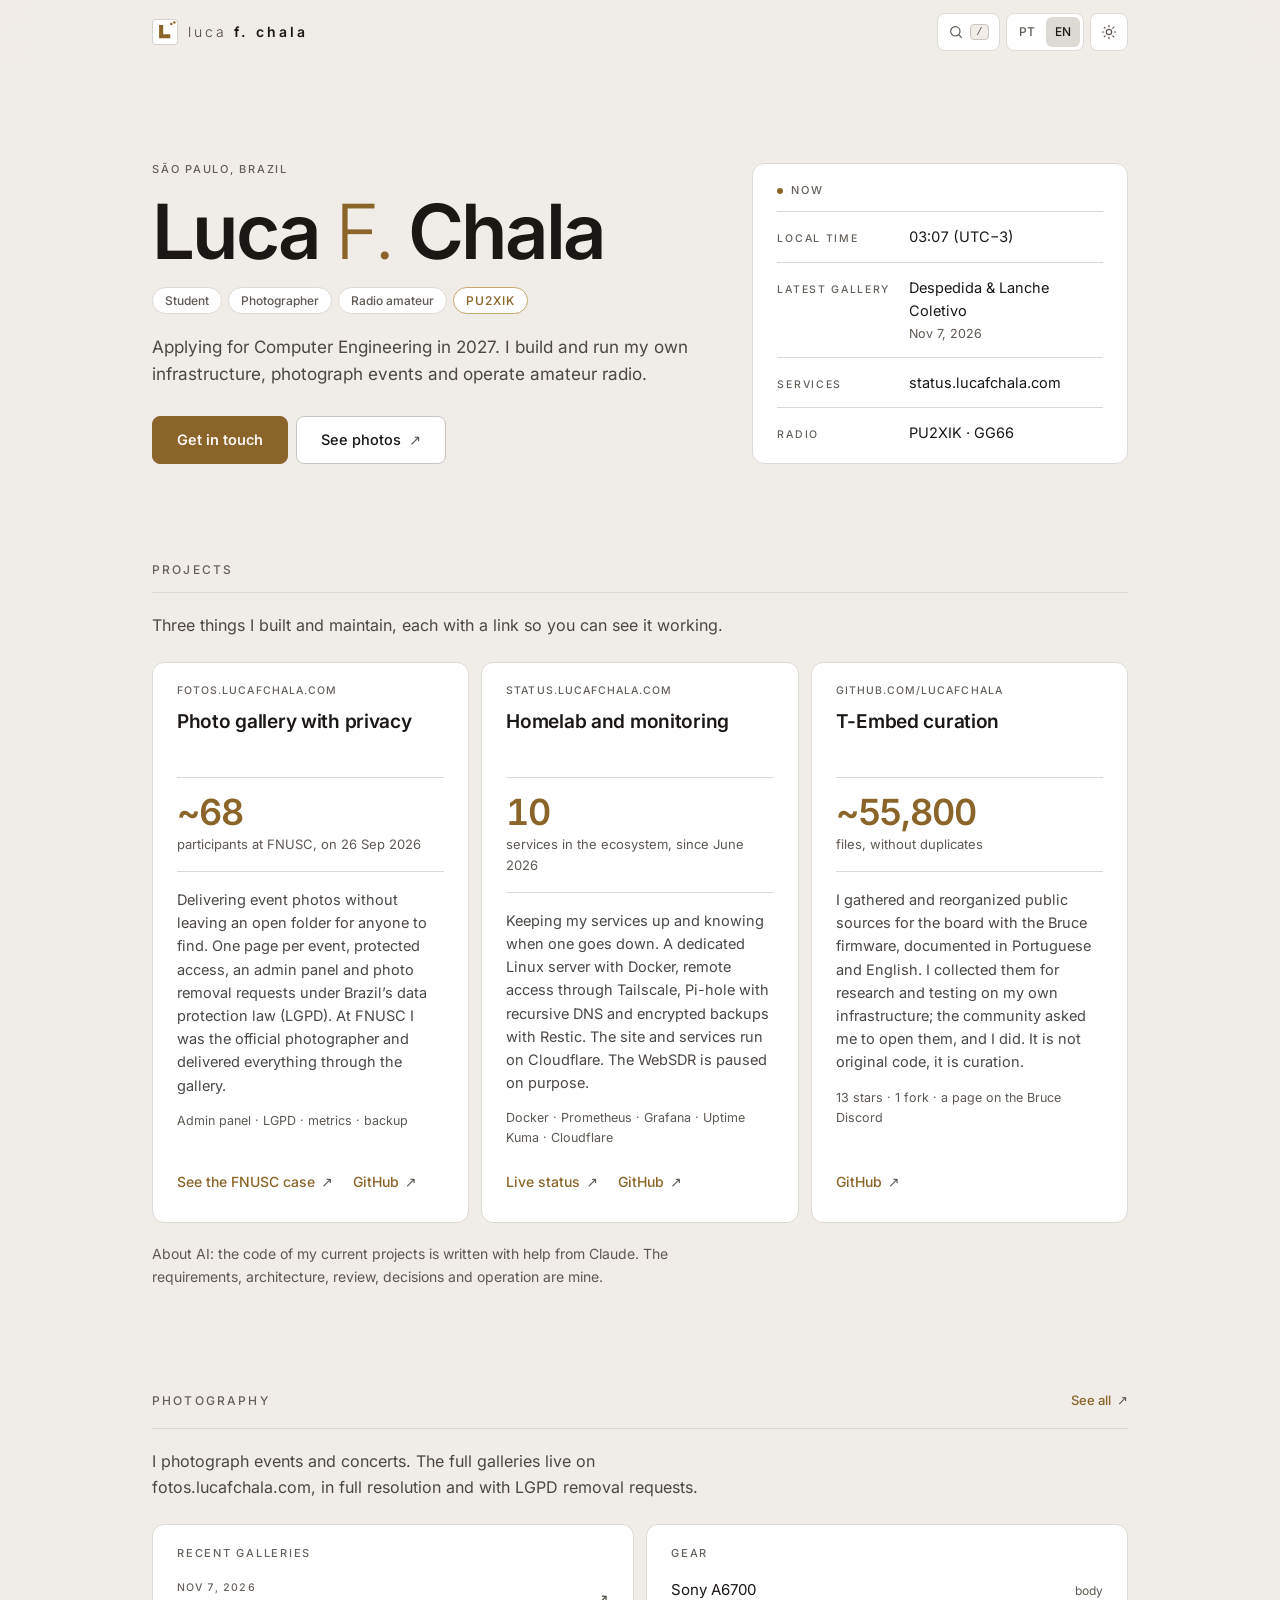
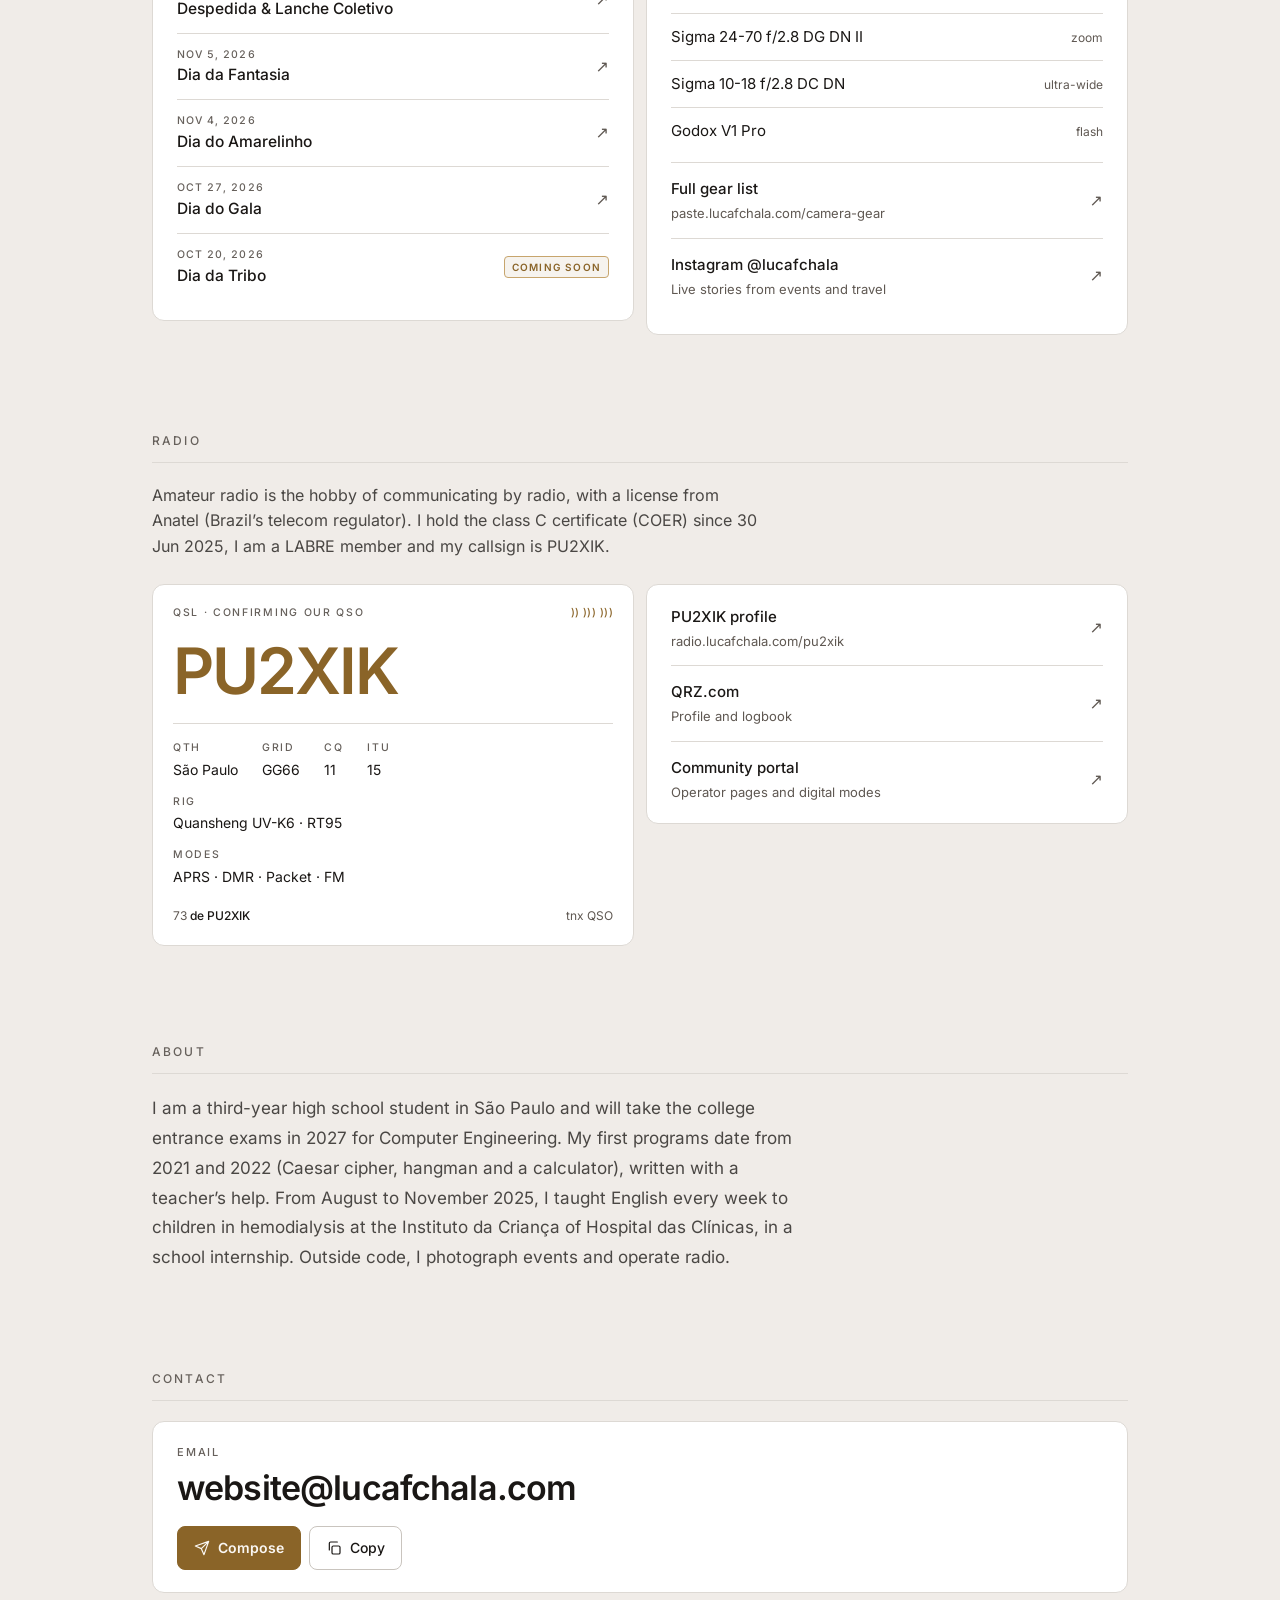
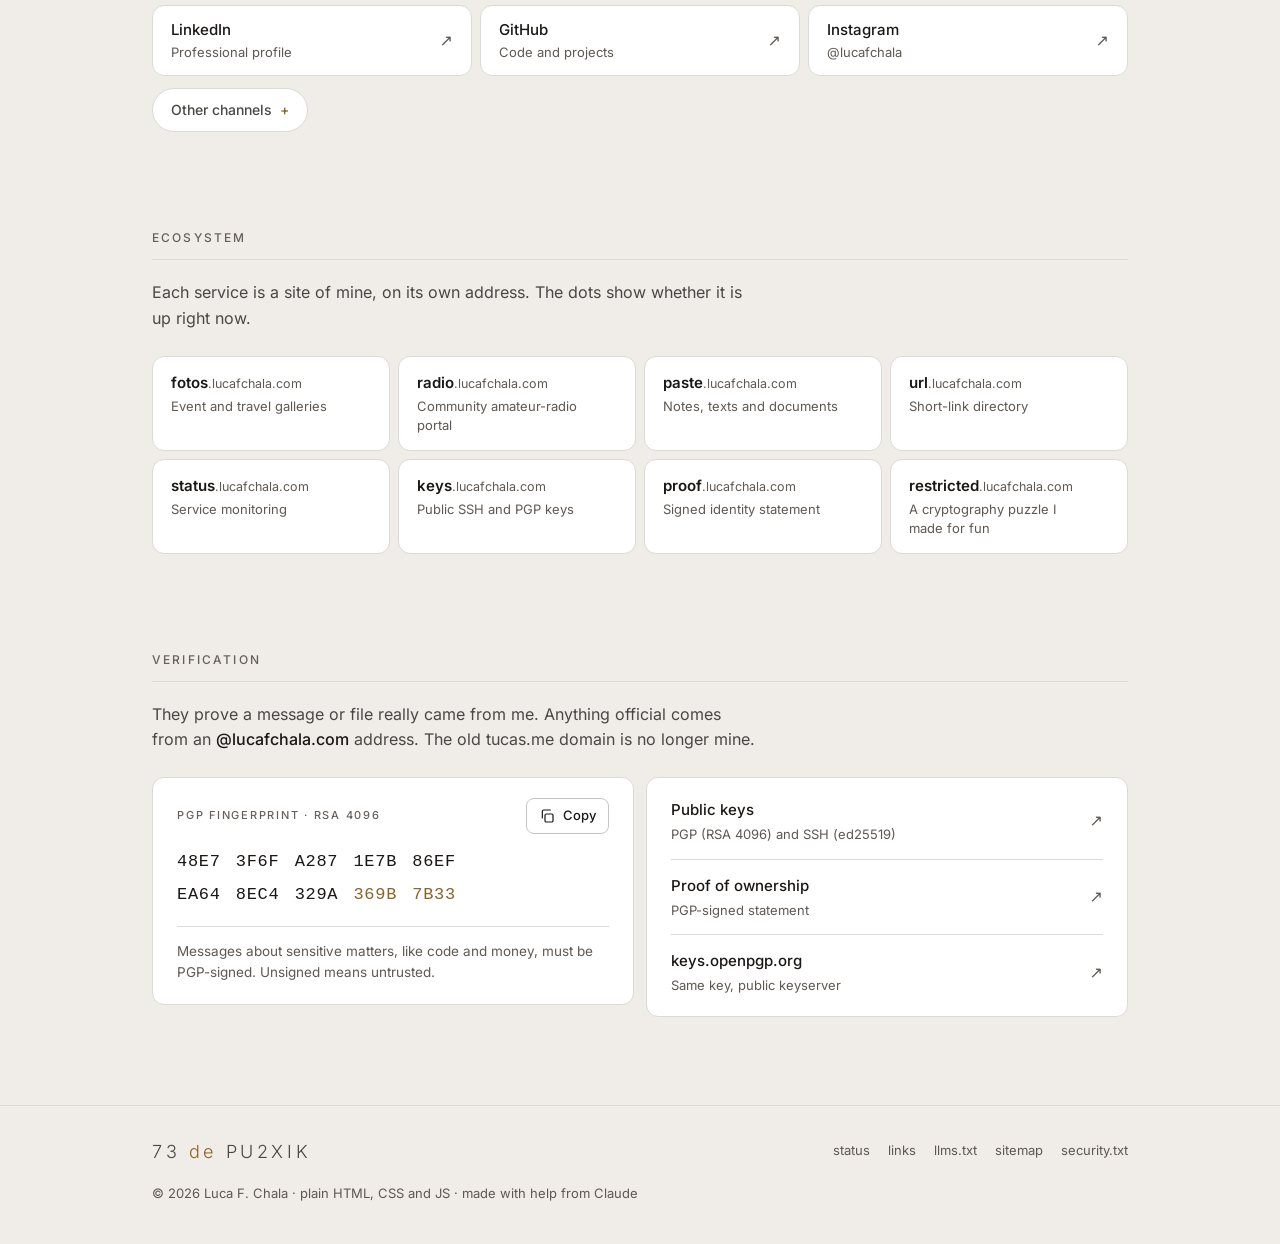
==== commit 09836e5d: "Homepage redesign: phone first, every section open, Agora panel The accordion menu is gone: every se" ====
--- a/index.html
+++ b/index.html
@@ -68,7 +68,7 @@
           "isPartOf": {
             "@id": "https://lucafchala.com/#website"
           },
-          "dateModified": "2026-10-23",
+          "dateModified": "2026-11-19",
           "mainEntity": {
             "@type": "Person",
             "@id": "https://lucafchala.com/#person",
@@ -143,73 +143,85 @@
                     <circle class="mark-fg" cx="380" cy="100" r="25"/>
                     <circle class="mark-fg" cx="440" cy="70" r="25"/>
                 </svg>
-                <span class="brand-text">lucafchala.com</span>
+                <span class="brand-text">luca <strong>f. chala</strong></span>
             </a>
 
             <div class="controls">
-                <div class="ctrl-group">
-                    <a class="ctrl-btn" href="https://lucafchala.com/instagram" target="_blank" rel="noopener noreferrer" aria-label="Instagram @lucafchala" title="Instagram @lucafchala">
-                        <svg viewBox="0 0 24 24" fill="none" stroke="currentColor" stroke-width="1.8" stroke-linecap="round" stroke-linejoin="round" aria-hidden="true"><rect x="3" y="3" width="18" height="18" rx="5"/><circle cx="12" cy="12" r="4"/><circle cx="17.5" cy="6.5" r="0.6" fill="currentColor"/></svg>
-                    </a>
-                </div>
-                <div class="ctrl-group">
-                    <button class="ctrl-btn" id="btn-search" type="button" aria-haspopup="dialog" aria-label="Buscar links e ações" data-i18n-aria="search_aria">
-                        <svg viewBox="0 0 24 24" fill="none" stroke="currentColor" stroke-width="2" stroke-linecap="round" aria-hidden="true"><circle cx="11" cy="11" r="7"/><path d="m20 20-3.5-3.5"/></svg>
-                        <span class="kbd" aria-hidden="true">/</span>
-                    </button>
-                </div>
+                <button class="ctrl-btn ctrl-solo" id="btn-search" type="button" aria-haspopup="dialog" aria-label="Buscar links e ações" data-i18n-aria="search_aria">
+                    <svg viewBox="0 0 24 24" fill="none" stroke="currentColor" stroke-width="1.8" stroke-linecap="round" aria-hidden="true"><circle cx="11" cy="11" r="7"/><path d="m20 20-3.5-3.5"/></svg>
+                    <span class="kbd" aria-hidden="true">/</span>
+                </button>
                 <div class="ctrl-group" role="group" aria-label="Idioma / Language">
                     <button class="ctrl-btn" id="btn-pt" type="button" aria-pressed="true" lang="pt-BR">PT</button>
                     <button class="ctrl-btn" id="btn-en" type="button" aria-pressed="false" lang="en">EN</button>
                 </div>
-                <div class="ctrl-group">
-                    <button class="ctrl-btn" id="btn-theme" type="button" aria-label="Alternar tema claro/escuro" data-i18n-aria="theme_aria">
-                        <svg class="icon-moon" viewBox="0 0 24 24" fill="none" stroke="currentColor" stroke-width="1.8" stroke-linecap="round" stroke-linejoin="round" aria-hidden="true"><path d="M20 14.5A8 8 0 0 1 9.5 4a8 8 0 1 0 10.5 10.5Z"/></svg>
-                        <svg class="icon-sun" viewBox="0 0 24 24" fill="none" stroke="currentColor" stroke-width="1.8" stroke-linecap="round" aria-hidden="true"><circle cx="12" cy="12" r="4"/><path d="M12 2v2M12 20v2M4.9 4.9l1.4 1.4M17.7 17.7l1.4 1.4M2 12h2M20 12h2M4.9 19.1l1.4-1.4M17.7 6.3l1.4-1.4"/></svg>
-                    </button>
-                </div>
+                <button class="ctrl-btn ctrl-solo" id="btn-theme" type="button" aria-label="Alternar tema claro/escuro" data-i18n-aria="theme_aria">
+                    <svg class="icon-moon" viewBox="0 0 24 24" fill="none" stroke="currentColor" stroke-width="1.8" stroke-linecap="round" stroke-linejoin="round" aria-hidden="true"><path d="M20 14.5A8 8 0 0 1 9.5 4a8 8 0 1 0 10.5 10.5Z"/></svg>
+                    <svg class="icon-sun" viewBox="0 0 24 24" fill="none" stroke="currentColor" stroke-width="1.8" stroke-linecap="round" aria-hidden="true"><circle cx="12" cy="12" r="4"/><path d="M12 2v2M12 20v2M4.9 4.9l1.4 1.4M17.7 17.7l1.4 1.4M2 12h2M20 12h2M4.9 19.1l1.4-1.4M17.7 6.3l1.4-1.4"/></svg>
+                </button>
             </div>
         </div>
     </header>
 
-    <main id="main" class="wrap" tabindex="-1">
-
-        <!-- ── Hero ── -->
-        <section class="hero" aria-labelledby="hero-name">
-            <p class="eyebrow">
-                <span class="pulse" aria-hidden="true"></span>
-                <span><span data-i18n="now_in">Agora em São Paulo</span> · <time class="clock" id="clock">UTC−3</time></span>
-            </p>
-            <h1 class="name p-name" id="hero-name">Luca <em>F.</em> <br>Chala</h1>
-            <ul class="roles">
-                <li data-i18n="r_student">Estudante</li>
-                <li data-i18n="r_photo">Fotógrafo</li>
-                <li data-i18n="r_ham">Radioamador</li>
-                <li class="callsign p-nickname">PU2XIK</li>
-            </ul>
-            <p class="lede" data-i18n="hero_lede">Estudante de São Paulo, vestibulando 2027 em Engenharia de Computação. Construo e mantenho a minha própria infraestrutura, fotografo eventos e opero como radioamador (PU2XIK).</p>
-            <div class="cta">
-                <a class="btn btn-primary" href="#projetos" data-i18n="cta_projects">Projetos</a>
-                <a class="btn btn-ig" href="https://fotos.lucafchala.com" target="_blank" rel="noopener" aria-describedby="newtab"><span data-i18n="cta_photos">Fotos</span><span aria-hidden="true">↗</span></a>
-                <a class="btn btn-ig" href="https://lucafchala.com/github" target="_blank" rel="noopener noreferrer" aria-describedby="newtab"><span>GitHub</span><span aria-hidden="true">↗</span></a>
-            </div>
+    <main id="main" tabindex="-1">
+
+        <!-- ── Hero: quem sou + o painel "agora" (dados reais: hora, última galeria, status) ── -->
+        <section class="hero wrap" aria-labelledby="hero-name">
+            <div class="hero-text">
+                <p class="eyebrow" data-i18n="eyebrow">São Paulo, Brasil</p>
+                <h1 class="name p-name" id="hero-name">Luca <em>F.</em> Chala</h1>
+                <ul class="roles">
+                    <li data-i18n="r_student">Estudante</li>
+                    <li data-i18n="r_photo">Fotógrafo</li>
+                    <li data-i18n="r_ham">Radioamador</li>
+                    <li class="callsign p-nickname">PU2XIK</li>
+                </ul>
+                <p class="lede" data-i18n="hero_lede">Vestibulando 2027 em Engenharia de Computação. Construo e mantenho a minha própria infraestrutura, fotografo eventos e opero rádio.</p>
+                <div class="cta">
+                    <a class="btn btn-primary" href="#contato" data-i18n="cta_contact">Entrar em contato</a>
+                    <a class="btn btn-quiet" href="https://fotos.lucafchala.com" target="_blank" rel="noopener" aria-describedby="newtab"><span data-i18n="cta_photos">Ver fotos</span><span class="arr-ext" aria-hidden="true">↗</span></a>
+                </div>
+            </div>
+
+            <aside class="now" aria-labelledby="now-h">
+                <h2 class="now-h" id="now-h" data-i18n="now_h">Agora</h2>
+                <dl>
+                    <div class="now-row">
+                        <dt data-i18n="now_time">Hora local</dt>
+                        <dd><time class="clock" id="clock">UTC−3</time></dd>
+                    </div>
+                    <div class="now-row">
+                        <dt data-i18n="now_gallery">Última galeria</dt>
+                        <dd><a id="now-gallery" href="https://fotos.lucafchala.com/despedida-lanche-coletivo" target="_blank" rel="noopener" aria-describedby="newtab"><span class="t">Despedida &amp; Lanche Coletivo</span> <time class="fdate" datetime="2026-11-07">7 nov 2026</time></a></dd>
+                    </div>
+                    <div class="now-row">
+                        <dt data-i18n="now_status">Serviços</dt>
+                        <dd><a id="now-status" href="https://status.lucafchala.com" target="_blank" rel="noopener" aria-describedby="newtab"><span class="live-dot" hidden></span><span id="now-status-t">status.lucafchala.com</span></a></dd>
+                    </div>
+                    <div class="now-row">
+                        <dt data-i18n="now_radio">Rádio</dt>
+                        <dd><a href="https://radio.lucafchala.com/pu2xik/" target="_blank" rel="noopener" aria-describedby="newtab">PU2XIK · GG66</a></dd>
+                    </div>
+                </dl>
+            </aside>
         </section>
 
         <!-- TODO Luca: FIAP. Você disse que passou em Engenharia de Computação na FIAP para 2027. Só entra no site depois que você confirmar no PR. -->
-        <!-- ── 01 Projects (always visible, right after the hero) ── -->
-        <section class="projects" id="projetos" aria-labelledby="h-projects">
-            <div class="proj-head">
-                <span class="sec-num" aria-hidden="true">01</span>
+
+        <!-- ── Projetos ── -->
+        <section class="sec wrap" id="projetos" aria-labelledby="h-projects">
+            <div class="sec-head">
                 <h2 id="h-projects" data-i18n="h_projects">Projetos</h2>
             </div>
-            <p class="sec-lede" data-i18n="proj_lede">Três coisas que eu construí e mantenho. Cada uma tem um link para ver funcionando.</p>
+            <p class="sec-lede" data-i18n="proj_lede">Três coisas que eu construí e mantenho, cada uma com um link para ver funcionando.</p>
 
             <div class="proj-grid">
                 <article class="card proj" aria-labelledby="pj1">
+                    <p class="pj-tag">fotos.lucafchala.com</p>
                     <h3 id="pj1" data-i18n="pj1_t">Galeria de fotos com privacidade</h3>
-                    <p class="pj-problem" data-i18n="pj1_p">O problema: entregar as fotos de um evento sem deixar uma pasta aberta para qualquer pessoa.</p>
-                    <p data-i18n="pj1_d">O que fiz: uma galeria com painel administrativo, acesso protegido e uma página por evento. Tem pedido de remoção de fotos conforme a LGPD, métricas e backup.</p>
-                    <p class="pj-num" data-i18n="pj1_n"><strong>~68 participantes</strong> no FNUSC, em 26/09/2026. Fui o fotógrafo oficial e entreguei as fotos pela galeria, não por link de pasta. Próxima etapa: cada participante achar e baixar as próprias fotos, com integração ao Google Drive.</p>
+                    <p class="pj-fig"><strong data-i18n="pj1_f">~68</strong> <span data-i18n="pj1_fl">participantes no FNUSC, em 26/09/2026</span></p>
+                    <p class="pj-d" data-i18n="pj1_d">Entregar as fotos de um evento sem deixar uma pasta aberta para qualquer pessoa. Uma página por evento, acesso protegido, painel administrativo e pedido de remoção conforme a LGPD. No FNUSC fui o fotógrafo oficial e entreguei tudo pela galeria.</p>
+                    <p class="pj-stack" data-i18n="pj1_s">Painel · LGPD · métricas · backup</p>
                     <p class="pj-links">
                         <a href="https://fotos.lucafchala.com/fnusc-2026" target="_blank" rel="noopener" aria-describedby="newtab"><span data-i18n="pj1_l1">Ver o caso FNUSC</span> <span class="arr-ext" aria-hidden="true">↗</span></a>
                         <a href="https://github.com/lucafchala/fotos" target="_blank" rel="noopener noreferrer" aria-describedby="newtab">GitHub <span class="arr-ext" aria-hidden="true">↗</span></a>
@@ -217,10 +229,11 @@
                 </article>
 
                 <article class="card proj" aria-labelledby="pj2">
+                    <p class="pj-tag">status.lucafchala.com</p>
                     <h3 id="pj2" data-i18n="pj2_t">Homelab e monitoramento</h3>
-                    <p class="pj-problem" data-i18n="pj2_p">O problema: manter os meus serviços no ar e saber quando algum cai.</p>
-                    <p data-i18n="pj2_d">O que fiz: um servidor Linux dedicado com Docker e Docker Compose. Acesso remoto por Tailscale, Pi-hole com DNS recursivo, backup criptografado com Restic e atualização com Watchtower. Monitoro com Homepage, Prometheus, Grafana e Uptime Kuma. O site e os serviços rodam na Cloudflare (Workers, Pages e KV).</p>
-                    <p class="pj-num" data-i18n="pj2_n"><strong>10 serviços</strong> no ecossistema lucafchala.com, que comecei por volta de junho de 2026. Um deles, o WebSDR, está pausado de propósito.</p>
+                    <p class="pj-fig"><strong>10</strong> <span data-i18n="pj2_fl">serviços no ecossistema, desde junho de 2026</span></p>
+                    <p class="pj-d" data-i18n="pj2_d">Manter os meus serviços no ar e saber quando algum cai. Um servidor Linux dedicado com Docker, acesso remoto por Tailscale, Pi-hole com DNS recursivo e backup criptografado com Restic. O site e os serviços rodam na Cloudflare. O WebSDR está pausado de propósito.</p>
+                    <p class="pj-stack">Docker · Prometheus · Grafana · Uptime Kuma · Cloudflare</p>
                     <p class="pj-links">
                         <a href="https://status.lucafchala.com" target="_blank" rel="noopener" aria-describedby="newtab"><span data-i18n="pj2_l1">Status ao vivo</span> <span class="arr-ext" aria-hidden="true">↗</span></a>
                         <a href="https://github.com/lucafchala/homelab-webssh" target="_blank" rel="noopener noreferrer" aria-describedby="newtab">GitHub <span class="arr-ext" aria-hidden="true">↗</span></a>
@@ -228,10 +241,11 @@
                 </article>
 
                 <article class="card proj" aria-labelledby="pj3">
+                    <p class="pj-tag">github.com/lucafchala</p>
                     <h3 id="pj3" data-i18n="pj3_t">Curadoria para o T-Embed</h3>
-                    <p class="pj-problem" data-i18n="pj3_p">Juntei esses arquivos para pesquisa e testes na minha própria infraestrutura; a comunidade pediu que eu documentasse e abrisse, e eu abri.</p>
-                    <p data-i18n="pj3_d">O que fiz: reuni e reorganizei fontes públicas para a placa com o firmware Bruce, e documentei em português e inglês. Não é código original, é curadoria.</p>
-                    <p class="pj-num" data-i18n="pj3_n"><strong>~55.800 arquivos</strong> sem duplicatas, 13 estrelas e 1 fork no GitHub. O projeto tem uma página no Discord oficial do Bruce.</p>
+                    <p class="pj-fig"><strong data-i18n="pj3_f">~55.800</strong> <span data-i18n="pj3_fl">arquivos, sem duplicatas</span></p>
+                    <p class="pj-d" data-i18n="pj3_d">Reuni e reorganizei fontes públicas para a placa com o firmware Bruce, documentadas em português e inglês. Juntei para pesquisa e testes na minha infraestrutura; a comunidade pediu que eu abrisse, e eu abri. Não é código original, é curadoria.</p>
+                    <p class="pj-stack" data-i18n="pj3_s">13 estrelas · 1 fork · página no Discord do Bruce</p>
                     <p class="pj-links">
                         <a href="https://github.com/lucafchala/t-embed-cc1101-suite" target="_blank" rel="noopener noreferrer" aria-describedby="newtab">GitHub <span class="arr-ext" aria-hidden="true">↗</span></a>
                     </p>
@@ -241,278 +255,213 @@
             <p class="ai-note" data-i18n="ai_note">Sobre IA: o código dos meus projetos atuais é escrito com apoio do Claude. Os requisitos, a arquitetura, a revisão, as decisões e a operação são meus.</p>
         </section>
 
-        <!-- ── Menu: each section is a <details name="menu"> row, closed by default.
-             app.js opens the one a #hash points at. ── -->
-        <div class="menu">
-
-        <!-- ── 02 About ── -->
-        <section class="menu-sec" id="sobre" aria-labelledby="h-about">
-            <details name="menu">
-                <summary>
-                    <span class="sec-num" aria-hidden="true">02</span>
-                    <h2 id="h-about" data-i18n="h_about">Sobre</h2>
-                    <span class="sum-hint" data-i18n="m_about">quem sou</span>
-                    <span class="chev" aria-hidden="true"></span>
-                </summary>
-                <div class="panel">
-                    <div class="bio-wrapper">
-                        <p class="bio p-note" data-i18n="bio">
-                            Sou estudante do 3º ano do ensino médio em São Paulo e vou prestar vestibular em 2027 para Engenharia de Computação. Meus primeiros programas são de 2021 e 2022 (cifra de César, forca e calculadora), feitos com a ajuda de um professor. De agosto a novembro de 2025, dei aulas de inglês toda semana para crianças em hemodiálise no Instituto da Criança do Hospital das Clínicas, em um estágio da escola. Fora do código, fotografo eventos e opero rádio.
-                        </p>
-                    </div>
+        <!-- ── Fotografia ── -->
+        <section class="sec wrap" id="fotografia" aria-labelledby="h-photo">
+            <div class="sec-head">
+                <h2 id="h-photo" data-i18n="h_photo">Fotografia</h2>
+                <a class="sec-more" href="https://fotos.lucafchala.com" target="_blank" rel="noopener" aria-describedby="newtab" data-pal-i18n="p_gallery"><span data-i18n="see_all">Ver todas</span> <span class="arr-ext" aria-hidden="true">↗</span></a>
+            </div>
+            <p class="sec-lede" data-i18n="photo_lede">Fotografo eventos e shows. As galerias completas ficam em fotos.lucafchala.com, em alta resolução e com pedido de remoção conforme a LGPD.</p>
+
+            <div class="split">
+                <div class="card">
+                    <h3 class="card-h" data-i18n="recent">Galerias recentes</h3>
+                    <ol class="recent">
+                        <li><a href="https://fotos.lucafchala.com/despedida-lanche-coletivo" target="_blank" rel="noopener" aria-describedby="newtab"><time class="fdate" datetime="2026-11-07">7 nov 2026</time><span class="t">Despedida &amp; Lanche Coletivo</span><span class="arr-ext" aria-hidden="true">↗</span></a></li>
+                        <li><a href="https://fotos.lucafchala.com/fantasia" target="_blank" rel="noopener" aria-describedby="newtab"><time class="fdate" datetime="2026-11-05">5 nov 2026</time><span class="t">Dia da Fantasia</span><span class="arr-ext" aria-hidden="true">↗</span></a></li>
+                        <li><a href="https://fotos.lucafchala.com/amarelinho" target="_blank" rel="noopener" aria-describedby="newtab"><time class="fdate" datetime="2026-11-04">4 nov 2026</time><span class="t">Dia do Amarelinho</span><span class="arr-ext" aria-hidden="true">↗</span></a></li>
+                        <li><a href="https://fotos.lucafchala.com/dia-do-gala" target="_blank" rel="noopener" aria-describedby="newtab"><time class="fdate" datetime="2026-10-27">27 out 2026</time><span class="t">Dia do Gala</span><span class="arr-ext" aria-hidden="true">↗</span></a></li>
+                        <li><a href="https://fotos.lucafchala.com/dia-da-tribo" target="_blank" rel="noopener" aria-describedby="newtab"><time class="fdate" datetime="2026-10-20">20 out 2026</time><span class="t">Dia da Tribo</span><span class="tag" data-i18n="soon">em breve</span></a></li>
+                    </ol>
                 </div>
-            </details>
-        </section>
-
-        <!-- ── 03 Photography ── -->
-        <section class="menu-sec" id="fotografia" aria-labelledby="h-photo">
-            <details name="menu">
-                <summary>
-                    <span class="sec-num" aria-hidden="true">03</span>
-                    <h2 id="h-photo" data-i18n="h_photo">Fotografia</h2>
-                    <span class="sum-hint" data-i18n="m_photo">galerias · kit</span>
-                    <span class="chev" aria-hidden="true"></span>
-                </summary>
-                <div class="panel">
-                    <div class="grid-2">
-                        <article class="card hoverable">
-                            <div class="kicker">
-                                <span data-i18n="recent">Galerias recentes</span>
-                                <a href="https://fotos.lucafchala.com" target="_blank" rel="noopener" aria-describedby="newtab" data-pal-i18n="p_gallery"><span data-i18n="see_all">Ver todas</span> ↗</a>
-                            </div>
-                            <ol class="recent">
-                                <li><a href="https://fotos.lucafchala.com/piauifut-2026" target="_blank" rel="noopener" aria-describedby="newtab"><time datetime="2026-09-12">12 set 2026</time><span>Piauí Fut+ 2026</span><span class="tag" data-i18n="featured">destaque</span></a></li>
-                                <li><a href="https://fotos.lucafchala.com/show-clovis-recreio" target="_blank" rel="noopener" aria-describedby="newtab"><time datetime="2026-08-27">27 ago 2026</time><span data-i18n="g_clovis">Show da Banda do Clóvis</span><span class="arr-ext" aria-hidden="true">↗</span></a></li>
-                                <li><a href="https://fotos.lucafchala.com/festajunina2026" target="_blank" rel="noopener" aria-describedby="newtab"><time datetime="2026-06-20">20 jun 2026</time><span data-i18n="g_junina">Festa Junina 2026</span><span class="arr-ext" aria-hidden="true">↗</span></a></li>
-                                <li><a href="https://fotos.lucafchala.com/zenite" target="_blank" rel="noopener" aria-describedby="newtab"><time datetime="2026-06-03">3 jun 2026</time><span data-i18n="g_zenite">Show da Zênite</span><span class="arr-ext" aria-hidden="true">↗</span></a></li>
-                                <li><a href="https://fotos.lucafchala.com/mostracultural2025" target="_blank" rel="noopener" aria-describedby="newtab"><time datetime="2025-11-15">15 nov 2025</time><span data-i18n="g_mostra">Mostra Cultural 2025</span><span class="arr-ext" aria-hidden="true">↗</span></a></li>
-                            </ol>
-                        </article>
-
-                        <article class="card hoverable">
-                            <div class="kicker"><span data-i18n="kit">Kit</span></div>
-                            <ul class="kit">
-                                <li><span>Sony A6700</span><small data-i18n="k_body">corpo</small></li>
-                                <li><span>Sigma 24-70 f/2.8 DG DN II</span><small data-i18n="k_zoom">zoom</small></li>
-                                <li><span>Sigma 10-18 f/2.8 DC DN</span><small data-i18n="k_wide">ultra-wide</small></li>
-                                <li><span>Godox V1 Pro</span><small data-i18n="k_flash">flash</small></li>
-                            </ul>
-                            <a class="more" href="https://paste.lucafchala.com/camera-gear/" target="_blank" rel="noopener" aria-describedby="newtab"><span data-i18n="gear_full">Lista completa de equipamento</span> <span class="arr" aria-hidden="true">→</span></a>
-                            <br>
-                            <a class="more" href="https://lucafchala.com/instagram" target="_blank" rel="noopener noreferrer" aria-describedby="newtab" data-pal-i18n="p_instagram"><span>Instagram @lucafchala</span> <span class="arr-ext" aria-hidden="true">↗</span></a>
-                        </article>
-                    </div>
-                </div>
-            </details>
-        </section>
-
-        <!-- ── 04 Radio ── -->
-        <section class="menu-sec" id="radio" aria-labelledby="h-radio">
-            <details name="menu">
-                <summary>
-                    <span class="sec-num" aria-hidden="true">04</span>
-                    <h2 id="h-radio" data-i18n="h_radio">Rádio</h2>
-                    <span class="sum-hint" data-i18n="m_radio">PU2XIK · classe C</span>
-                    <span class="chev" aria-hidden="true"></span>
-                </summary>
-                <div class="panel">
-                    <p class="sec-lede" data-i18n="radio_lede">Radioamadorismo é o hobby de se comunicar por rádio, com licença da Anatel. Tenho o certificado classe C (COER) desde 30/06/2025, sou associado à LABRE e meu indicativo é PU2XIK.</p>
-                    <div class="grid-2 even">
-                        <figure class="qsl" aria-label="Cartão QSL de PU2XIK" data-i18n-aria="qsl_aria">
-                            <div class="qsl-top"><span data-i18n="qsl_confirm">QSL · Confirmando contato</span><span class="waves" aria-hidden="true">)) ))) )))</span></div>
-                            <div class="qsl-call">PU2XIK</div>
-                            <div class="qsl-grid">
-                                <div><span>QTH</span>São Paulo</div>
-                                <div><span>Grid</span>GG66</div>
-                                <div><span>CQ</span>11</div>
-                                <div><span>ITU</span>15</div>
-                                <div class="wide"><span>Rig</span>Quansheng UV-K6 · RT95</div>
-                                <div class="wide"><span data-i18n="qsl_modes">Modos</span>APRS · DMR · Packet · FM</div>
-                            </div>
-                            <figcaption class="qsl-foot"><span>73 <b>de PU2XIK</b></span><span>tnx QSO</span></figcaption>
-                        </figure>
-
-                        <ul class="linklist">
-                            <li>
-                                <a href="https://radio.lucafchala.com/pu2xik/" target="_blank" rel="noopener" aria-describedby="newtab">
-                                    <span class="t" data-i18n="l_profile">Perfil PU2XIK</span>
-                                    <span class="d">radio.lucafchala.com/pu2xik</span>
-                                    <span class="go"><span class="arr" aria-hidden="true">→</span></span>
-                                </a>
-                            </li>
-                            <li>
-                                <a href="https://www.qrz.com/db/PU2XIK" target="_blank" rel="noopener noreferrer" aria-describedby="newtab">
-                                    <span class="t">QRZ.com</span>
-                                    <span class="d" data-i18n="l_qrz">Perfil e diário de bordo</span>
-                                    <span class="go"><span class="arr-ext" aria-hidden="true">↗</span></span>
-                                </a>
-                            </li>
-                            <li>
-                                <a href="https://radio.lucafchala.com" target="_blank" rel="noopener" aria-describedby="newtab">
-                                    <span class="t" data-i18n="l_portal">Portal comunitário</span>
-                                    <span class="d" data-i18n="l_portal_d">Páginas de operadores e modos digitais</span>
-                                    <span class="go"><span class="arr" aria-hidden="true">→</span></span>
-                                </a>
-                            </li>
-                        </ul>
-                    </div>
-                </div>
-            </details>
-        </section>
-
-        <!-- ── 05 Contact ── -->
-        <section class="menu-sec" id="contato" aria-labelledby="h-contact">
-            <details name="menu">
-                <summary>
-                    <span class="sec-num" aria-hidden="true">05</span>
-                    <h2 id="h-contact" data-i18n="h_contact">Contato</h2>
-                    <span class="sum-hint">email · LinkedIn · GitHub</span>
-                    <span class="chev" aria-hidden="true"></span>
-                </summary>
-                <div class="panel">
-                    <div class="contact-grid">
-                        <div class="card full email-card">
-                            <div class="c-label"><span>Email</span><span aria-hidden="true">@</span></div>
-                            <p class="c-value">
-                                <a href="#contato" id="email-link" class="u-email"><span id="email-text">website [at] lucafchala.com</span></a>
-                            </p>
-                            <div class="email-actions needs-js">
-                                <a class="mini-btn" id="email-send" href="#contato">
-                                    <svg viewBox="0 0 24 24" fill="none" stroke="currentColor" stroke-width="2" stroke-linecap="round" stroke-linejoin="round" aria-hidden="true"><path d="M22 2 11 13M22 2l-7 20-4-9-9-4 20-7Z"/></svg>
-                                    <span data-i18n="send">Escrever</span>
-                                </a>
-                                <button class="mini-btn" type="button" id="email-copy">
-                                    <svg viewBox="0 0 24 24" fill="none" stroke="currentColor" stroke-width="2" stroke-linecap="round" stroke-linejoin="round" aria-hidden="true"><rect x="9" y="9" width="12" height="12" rx="2"/><path d="M5 15V5a2 2 0 0 1 2-2h10"/></svg>
-                                    <span data-i18n="copy">Copiar</span>
-                                </button>
-                            </div>
-                        </div>
-
-                        <a class="card" href="https://lucafchala.com/linkedin" target="_blank" rel="noopener noreferrer" aria-describedby="newtab">
-                            <div class="c-label"><span>LinkedIn</span><span class="arr-ext" aria-hidden="true">↗</span></div>
-                            <p class="c-value" data-i18n="li_v">Perfil profissional</p>
-                        </a>
-
-                        <a class="card" href="https://lucafchala.com/github" target="_blank" rel="noopener noreferrer" aria-describedby="newtab">
-                            <div class="c-label"><span>GitHub</span><span class="arr-ext" aria-hidden="true">↗</span></div>
-                            <p class="c-value" data-i18n="gh_v">Código e projetos</p>
-                        </a>
-                    </div>
-
-                    <details class="others">
-                        <summary><span data-i18n="others">Outros canais</span></summary>
-                        <div class="contact-grid">
-                            <a class="card full wa" href="https://wa.me/5511989211178" target="_blank" rel="noopener noreferrer" aria-describedby="newtab">
-                                <div class="c-label"><span>WhatsApp</span><span class="arr-ext" aria-hidden="true">↗</span></div>
-                                <p class="c-value" data-i18n="wa_v">Mensagem direta</p>
+
+                <div class="card">
+                    <h3 class="card-h" data-i18n="kit">Equipamento</h3>
+                    <ul class="kit">
+                        <li><span>Sony A6700</span><small data-i18n="k_body">corpo</small></li>
+                        <li><span>Sigma 24-70 f/2.8 DG DN II</span><small data-i18n="k_zoom">zoom</small></li>
+                        <li><span>Sigma 10-18 f/2.8 DC DN</span><small data-i18n="k_wide">ultra-wide</small></li>
+                        <li><span>Godox V1 Pro</span><small data-i18n="k_flash">flash</small></li>
+                    </ul>
+                    <ul class="linklist">
+                        <li>
+                            <a href="https://paste.lucafchala.com/camera-gear/" target="_blank" rel="noopener" aria-describedby="newtab">
+                                <span class="t" data-i18n="gear_full">Lista completa de equipamento</span>
+                                <span class="d">paste.lucafchala.com/camera-gear</span>
+                                <span class="go"><span class="arr-ext" aria-hidden="true">↗</span></span>
                             </a>
-
-                            <a class="card" href="https://lucafchala.com/signal" target="_blank" rel="noopener noreferrer" aria-describedby="newtab">
-                                <div class="c-label"><span>Signal</span><span class="arr-ext" aria-hidden="true">↗</span></div>
-                                <p class="c-value" data-i18n="sig_v">Conversa privada</p>
+                        </li>
+                        <li>
+                            <a href="https://lucafchala.com/instagram" target="_blank" rel="noopener noreferrer" aria-describedby="newtab" data-pal-i18n="p_instagram">
+                                <span class="t">Instagram @lucafchala</span>
+                                <span class="d" data-i18n="l_ig_d">Stories ao vivo dos eventos e das viagens</span>
+                                <span class="go"><span class="arr-ext" aria-hidden="true">↗</span></span>
                             </a>
-
-                            <a class="card" href="https://lucafchala.com/simplex" target="_blank" rel="noopener noreferrer" aria-describedby="newtab">
-                                <div class="c-label"><span>SimpleX</span><span class="arr-ext" aria-hidden="true">↗</span></div>
-                                <p class="c-value" data-i18n="sx_v">Sem identificador</p>
-                            </a>
-
-                            <a class="card full support" href="https://lucafchala.com/buymeacoffee" target="_blank" rel="noopener noreferrer" aria-describedby="newtab">
-                                <span class="cup" aria-hidden="true">☕</span>
-                                <span>
-                                    <span class="t" data-i18n="coffee">Me pague um café</span><br>
-                                    <span class="d" data-i18n="coffee_d">Pix via LivePix</span>
-                                </span>
-                                <span class="arr" aria-hidden="true">→</span>
-                            </a>
-                        </div>
-
-                        <ul class="socials" aria-label="Redes" data-i18n-aria="social_aria">
-                            <li><a href="https://lucafchala.com/instagram" target="_blank" rel="noopener noreferrer" aria-describedby="newtab">Instagram <span class="h">@lucafchala</span></a></li>
-                            <li><a href="https://lucafchala.com/spotify" target="_blank" rel="noopener noreferrer" aria-describedby="newtab">Spotify <span class="arr-ext" aria-hidden="true">↗</span></a></li>
-                        </ul>
-                    </details>
-            </details>
-        </section>
-
-        <!-- ── 06 Ecosystem ── -->
-        <section class="menu-sec" id="ecossistema" aria-labelledby="h-eco">
-            <details name="menu">
-                <summary>
-                    <span class="sec-num" aria-hidden="true">06</span>
-                    <h2 id="h-eco" data-i18n="h_eco">Ecossistema</h2>
-                    <span class="sum-hint">*.lucafchala.com</span>
-                    <span class="chev" aria-hidden="true"></span>
-                </summary>
-                <div class="panel">
-                    <p class="sec-lede" data-i18n="eco_lede">Cada serviço é um site meu, em um endereço próprio. Os pontos mostram se está no ar agora.</p>
-                    <ul class="eco">
-                        <li><a href="https://fotos.lucafchala.com" target="_blank" rel="noopener" aria-describedby="newtab"><span class="sub"><b>fotos</b><i>.lucafchala.com</i></span><span class="d" data-i18n="e_fotos">Galerias de eventos e viagens</span></a></li>
-                        <li><a href="https://radio.lucafchala.com" target="_blank" rel="noopener" aria-describedby="newtab"><span class="sub"><b>radio</b><i>.lucafchala.com</i></span><span class="d" data-i18n="e_radio">Portal comunitário de radioamadorismo</span></a></li>
-                        <li><a href="https://paste.lucafchala.com" target="_blank" rel="noopener" aria-describedby="newtab"><span class="sub"><b>paste</b><i>.lucafchala.com</i></span><span class="d" data-i18n="e_paste">Notas, textos e documentos</span></a></li>
-                        <li><a href="https://url.lucafchala.com" target="_blank" rel="noopener" aria-describedby="newtab"><span class="sub"><b>url</b><i>.lucafchala.com</i></span><span class="d" data-i18n="e_url">Diretório de links curtos</span></a></li>
-                        <li><a href="https://status.lucafchala.com" target="_blank" rel="noopener" aria-describedby="newtab"><span class="sub"><b>status</b><i>.lucafchala.com</i></span><span class="d" data-i18n="e_status">Monitoramento dos serviços</span></a></li>
-                        <li><a href="https://keys.lucafchala.com" target="_blank" rel="noopener" aria-describedby="newtab"><span class="sub"><b>keys</b><i>.lucafchala.com</i></span><span class="d" data-i18n="e_keys">Chaves públicas SSH e PGP</span></a></li>
-                        <li><a href="https://proof.lucafchala.com" target="_blank" rel="noopener" aria-describedby="newtab"><span class="sub"><b>proof</b><i>.lucafchala.com</i></span><span class="d" data-i18n="e_proof">Declaração de identidade assinada</span></a></li>
-                        <li><a href="https://restricted.lucafchala.com" target="_blank" rel="noopener" aria-describedby="newtab"><span class="sub"><b>restricted</b><i>.lucafchala.com</i></span><span class="d" data-i18n="e_restricted">Um quebra-cabeça de criptografia que fiz por diversão.</span></a></li>
+                        </li>
                     </ul>
                 </div>
+            </div>
+        </section>
+
+        <!-- ── Rádio ── -->
+        <section class="sec wrap" id="radio" aria-labelledby="h-radio">
+            <div class="sec-head">
+                <h2 id="h-radio" data-i18n="h_radio">Rádio</h2>
+            </div>
+            <p class="sec-lede" data-i18n="radio_lede">Radioamadorismo é o hobby de se comunicar por rádio, com licença da Anatel. Tenho o certificado classe C (COER) desde 30/06/2025, sou associado à LABRE e meu indicativo é PU2XIK.</p>
+            <div class="split">
+                <figure class="qsl" aria-label="Cartão QSL de PU2XIK" data-i18n-aria="qsl_aria">
+                    <div class="qsl-top"><span data-i18n="qsl_confirm">QSL · Confirmando contato</span><span class="waves" aria-hidden="true">)) ))) )))</span></div>
+                    <div class="qsl-call">PU2XIK</div>
+                    <div class="qsl-grid">
+                        <div><span>QTH</span>São Paulo</div>
+                        <div><span>Grid</span>GG66</div>
+                        <div><span>CQ</span>11</div>
+                        <div><span>ITU</span>15</div>
+                        <div class="wide"><span>Rig</span>Quansheng UV-K6 · RT95</div>
+                        <div class="wide"><span data-i18n="qsl_modes">Modos</span>APRS · DMR · Packet · FM</div>
+                    </div>
+                    <figcaption class="qsl-foot"><span>73 <b>de PU2XIK</b></span><span>tnx QSO</span></figcaption>
+                </figure>
+
+                <ul class="linklist card">
+                    <li>
+                        <a href="https://radio.lucafchala.com/pu2xik/" target="_blank" rel="noopener" aria-describedby="newtab">
+                            <span class="t" data-i18n="l_profile">Perfil PU2XIK</span>
+                            <span class="d">radio.lucafchala.com/pu2xik</span>
+                            <span class="go"><span class="arr-ext" aria-hidden="true">↗</span></span>
+                        </a>
+                    </li>
+                    <li>
+                        <a href="https://www.qrz.com/db/PU2XIK" target="_blank" rel="noopener noreferrer" aria-describedby="newtab">
+                            <span class="t">QRZ.com</span>
+                            <span class="d" data-i18n="l_qrz">Perfil e diário de bordo</span>
+                            <span class="go"><span class="arr-ext" aria-hidden="true">↗</span></span>
+                        </a>
+                    </li>
+                    <li>
+                        <a href="https://radio.lucafchala.com" target="_blank" rel="noopener" aria-describedby="newtab">
+                            <span class="t" data-i18n="l_portal">Portal comunitário</span>
+                            <span class="d" data-i18n="l_portal_d">Páginas de operadores e modos digitais</span>
+                            <span class="go"><span class="arr-ext" aria-hidden="true">↗</span></span>
+                        </a>
+                    </li>
+                </ul>
+            </div>
+        </section>
+
+        <!-- ── Sobre ── -->
+        <section class="sec wrap" id="sobre" aria-labelledby="h-about">
+            <div class="sec-head">
+                <h2 id="h-about" data-i18n="h_about">Sobre</h2>
+            </div>
+            <p class="bio p-note" data-i18n="bio">Sou estudante do 3º ano do ensino médio em São Paulo e vou prestar vestibular em 2027 para Engenharia de Computação. Meus primeiros programas são de 2021 e 2022 (cifra de César, forca e calculadora), feitos com a ajuda de um professor. De agosto a novembro de 2025, dei aulas de inglês toda semana para crianças em hemodiálise no Instituto da Criança do Hospital das Clínicas, em um estágio da escola. Fora do código, fotografo eventos e opero rádio.</p>
+        </section>
+
+        <!-- ── Contato ── -->
+        <section class="sec wrap" id="contato" aria-labelledby="h-contact">
+            <div class="sec-head">
+                <h2 id="h-contact" data-i18n="h_contact">Contato</h2>
+            </div>
+
+            <div class="card email-card">
+                <p class="card-h">Email</p>
+                <p class="c-value">
+                    <a href="#contato" id="email-link" class="u-email"><span id="email-text">website [at] lucafchala.com</span></a>
+                </p>
+                <div class="email-actions needs-js">
+                    <a class="mini-btn mini-primary" id="email-send" href="#contato">
+                        <svg viewBox="0 0 24 24" fill="none" stroke="currentColor" stroke-width="1.8" stroke-linecap="round" stroke-linejoin="round" aria-hidden="true"><path d="M22 2 11 13M22 2l-7 20-4-9-9-4 20-7Z"/></svg>
+                        <span data-i18n="send">Escrever</span>
+                    </a>
+                    <button class="mini-btn" type="button" id="email-copy">
+                        <svg viewBox="0 0 24 24" fill="none" stroke="currentColor" stroke-width="1.8" stroke-linecap="round" stroke-linejoin="round" aria-hidden="true"><rect x="9" y="9" width="12" height="12" rx="2"/><path d="M5 15V5a2 2 0 0 1 2-2h10"/></svg>
+                        <span data-i18n="copy">Copiar</span>
+                    </button>
+                </div>
+            </div>
+
+            <ul class="channels">
+                <li><a href="https://lucafchala.com/linkedin" target="_blank" rel="noopener noreferrer" aria-describedby="newtab"><span class="t">LinkedIn</span><span class="d" data-i18n="li_v">Perfil profissional</span><span class="arr-ext" aria-hidden="true">↗</span></a></li>
+                <li><a href="https://lucafchala.com/github" target="_blank" rel="noopener noreferrer" aria-describedby="newtab"><span class="t">GitHub</span><span class="d" data-i18n="gh_v">Código e projetos</span><span class="arr-ext" aria-hidden="true">↗</span></a></li>
+                <li><a href="https://lucafchala.com/instagram" target="_blank" rel="noopener noreferrer" aria-describedby="newtab"><span class="t">Instagram</span><span class="d">@lucafchala</span><span class="arr-ext" aria-hidden="true">↗</span></a></li>
+            </ul>
+
+            <details class="others">
+                <summary><span data-i18n="others">Outros canais</span></summary>
+                <ul class="channels">
+                    <li><a href="https://wa.me/5511989211178" target="_blank" rel="noopener noreferrer" aria-describedby="newtab"><span class="t">WhatsApp</span><span class="d" data-i18n="wa_v">Mensagem direta</span><span class="arr-ext" aria-hidden="true">↗</span></a></li>
+                    <li><a href="https://lucafchala.com/signal" target="_blank" rel="noopener noreferrer" aria-describedby="newtab"><span class="t">Signal</span><span class="d" data-i18n="sig_v">Conversa privada</span><span class="arr-ext" aria-hidden="true">↗</span></a></li>
+                    <li><a href="https://lucafchala.com/simplex" target="_blank" rel="noopener noreferrer" aria-describedby="newtab"><span class="t">SimpleX</span><span class="d" data-i18n="sx_v">Sem identificador</span><span class="arr-ext" aria-hidden="true">↗</span></a></li>
+                    <li><a href="https://lucafchala.com/spotify" target="_blank" rel="noopener noreferrer" aria-describedby="newtab"><span class="t">Spotify</span><span class="d" data-i18n="sp_v">Perfil</span><span class="arr-ext" aria-hidden="true">↗</span></a></li>
+                    <li><a href="https://lucafchala.com/buymeacoffee" target="_blank" rel="noopener noreferrer" aria-describedby="newtab"><span class="t" data-i18n="coffee">Me pague um café</span><span class="d" data-i18n="coffee_d">Pix via LivePix</span><span class="arr-ext" aria-hidden="true">↗</span></a></li>
+                </ul>
             </details>
         </section>
 
-        <!-- ── 07 Verification ── -->
-        <section class="menu-sec" id="verificacao" aria-labelledby="h-verify">
-            <details name="menu">
-                <summary>
-                    <span class="sec-num" aria-hidden="true">07</span>
-                    <h2 id="h-verify" data-i18n="h_verify">Verificação</h2>
-                    <span class="sum-hint" data-i18n="m_verify">PGP · chaves · prova</span>
-                    <span class="chev" aria-hidden="true"></span>
-                </summary>
-                <div class="panel">
-                    <p class="sec-lede" data-i18n="verify_lede">Servem para provar que uma mensagem ou arquivo veio mesmo de mim. Tudo o que é oficial sai de um endereço <strong>@lucafchala.com</strong>. O antigo domínio tucas.me não é mais meu.</p>
-
-                    <div class="card fp-card">
-                        <div class="kicker">
-                            <span data-i18n="fp_label">Impressão digital PGP · RSA 4096</span>
-                            <button class="mini-btn needs-js" type="button" id="fp-copy">
-                                <svg viewBox="0 0 24 24" fill="none" stroke="currentColor" stroke-width="2" stroke-linecap="round" stroke-linejoin="round" aria-hidden="true"><rect x="9" y="9" width="12" height="12" rx="2"/><path d="M5 15V5a2 2 0 0 1 2-2h10"/></svg>
-                                <span data-i18n="copy">Copiar</span>
-                            </button>
-                        </div>
-                        <code class="fp" id="fp"><span>48E7</span> <span>3F6F</span> <span>A287</span> <span>1E7B</span> <span>86EF</span> <span>EA64</span> <span>8EC4</span> <span>329A</span> <span>369B</span> <span>7B33</span></code>
-
-                        <ul class="linklist">
-                            <li>
-                                <a href="https://keys.lucafchala.com" target="_blank" rel="noopener" aria-describedby="newtab" class="u-key">
-                                    <span class="t" data-i18n="v_keys">Chaves públicas</span>
-                                    <span class="d" data-i18n="v_keys_d">PGP (RSA 4096) e SSH (ed25519)</span>
-                                    <span class="go"><span class="arr" aria-hidden="true">→</span></span>
-                                </a>
-                            </li>
-                            <li>
-                                <a href="https://proof.lucafchala.com" target="_blank" rel="noopener" aria-describedby="newtab">
-                                    <span class="t" data-i18n="v_proof">Prova de propriedade</span>
-                                    <span class="d" data-i18n="v_proof_d">Declaração assinada com PGP</span>
-                                    <span class="go"><span class="arr" aria-hidden="true">→</span></span>
-                                </a>
-                            </li>
-                            <li>
-                                <a href="https://keys.openpgp.org/vks/v1/by-fingerprint/48E73F6FA2871E7B86EFEA648EC4329A369B7B33" target="_blank" rel="noopener noreferrer" aria-describedby="newtab">
-                                    <span class="t">keys.openpgp.org</span>
-                                    <span class="d" data-i18n="v_openpgp">Mesma chave, servidor público</span>
-                                    <span class="go"><span class="arr-ext" aria-hidden="true">↗</span></span>
-                                </a>
-                            </li>
-                        </ul>
-
-                        <p class="verify-note" data-i18n="verify_note">Mensagens sobre assuntos sensíveis, como código e finanças, precisam de assinatura PGP. Sem assinatura, considere não confiável.</p>
+        <!-- ── Ecossistema (pontos ao vivo vindos de status.lucafchala.com/api/resumo) ── -->
+        <section class="sec wrap" id="ecossistema" aria-labelledby="h-eco">
+            <div class="sec-head">
+                <h2 id="h-eco" data-i18n="h_eco">Ecossistema</h2>
+            </div>
+            <p class="sec-lede" data-i18n="eco_lede">Cada serviço é um site meu, em um endereço próprio. Os pontos mostram se está no ar agora.</p>
+            <ul class="eco">
+                <li><a href="https://fotos.lucafchala.com" target="_blank" rel="noopener" aria-describedby="newtab"><span class="t"><b>fotos</b><i>.lucafchala.com</i></span><span class="d" data-i18n="e_fotos">Galerias de eventos e viagens</span></a></li>
+                <li><a href="https://radio.lucafchala.com" target="_blank" rel="noopener" aria-describedby="newtab"><span class="t"><b>radio</b><i>.lucafchala.com</i></span><span class="d" data-i18n="e_radio">Portal comunitário de radioamadorismo</span></a></li>
+                <li><a href="https://paste.lucafchala.com" target="_blank" rel="noopener" aria-describedby="newtab"><span class="t"><b>paste</b><i>.lucafchala.com</i></span><span class="d" data-i18n="e_paste">Notas, textos e documentos</span></a></li>
+                <li><a href="https://url.lucafchala.com" target="_blank" rel="noopener" aria-describedby="newtab"><span class="t"><b>url</b><i>.lucafchala.com</i></span><span class="d" data-i18n="e_url">Diretório de links curtos</span></a></li>
+                <li><a href="https://status.lucafchala.com" target="_blank" rel="noopener" aria-describedby="newtab"><span class="t"><b>status</b><i>.lucafchala.com</i></span><span class="d" data-i18n="e_status">Monitoramento dos serviços</span></a></li>
+                <li><a href="https://keys.lucafchala.com" target="_blank" rel="noopener" aria-describedby="newtab"><span class="t"><b>keys</b><i>.lucafchala.com</i></span><span class="d" data-i18n="e_keys">Chaves públicas SSH e PGP</span></a></li>
+                <li><a href="https://proof.lucafchala.com" target="_blank" rel="noopener" aria-describedby="newtab"><span class="t"><b>proof</b><i>.lucafchala.com</i></span><span class="d" data-i18n="e_proof">Declaração de identidade assinada</span></a></li>
+                <li><a href="https://restricted.lucafchala.com" target="_blank" rel="noopener" aria-describedby="newtab"><span class="t"><b>restricted</b><i>.lucafchala.com</i></span><span class="d" data-i18n="e_restricted">Um quebra-cabeça de criptografia que fiz por diversão</span></a></li>
+            </ul>
+        </section>
+
+        <!-- ── Verificação ── -->
+        <section class="sec wrap" id="verificacao" aria-labelledby="h-verify">
+            <div class="sec-head">
+                <h2 id="h-verify" data-i18n="h_verify">Verificação</h2>
+            </div>
+            <p class="sec-lede" data-i18n="verify_lede">Servem para provar que uma mensagem ou arquivo veio mesmo de mim. Tudo o que é oficial sai de um endereço <strong>@lucafchala.com</strong>. O antigo domínio tucas.me não é mais meu.</p>
+
+            <div class="split">
+                <div class="card fp-card">
+                    <div class="fp-head">
+                        <h3 class="card-h" data-i18n="fp_label">Impressão digital PGP · RSA 4096</h3>
+                        <button class="mini-btn needs-js" type="button" id="fp-copy">
+                            <svg viewBox="0 0 24 24" fill="none" stroke="currentColor" stroke-width="1.8" stroke-linecap="round" stroke-linejoin="round" aria-hidden="true"><rect x="9" y="9" width="12" height="12" rx="2"/><path d="M5 15V5a2 2 0 0 1 2-2h10"/></svg>
+                            <span data-i18n="copy">Copiar</span>
+                        </button>
                     </div>
+                    <code class="fp" id="fp"><span>48E7</span> <span>3F6F</span> <span>A287</span> <span>1E7B</span> <span>86EF</span> <span>EA64</span> <span>8EC4</span> <span>329A</span> <span>369B</span> <span>7B33</span></code>
+                    <p class="verify-note" data-i18n="verify_note">Mensagens sobre assuntos sensíveis, como código e finanças, precisam de assinatura PGP. Sem assinatura, considere não confiável.</p>
                 </div>
-            </details>
-        </section>
-
-        </div>
+
+                <ul class="linklist card">
+                    <li>
+                        <a href="https://keys.lucafchala.com" target="_blank" rel="noopener" aria-describedby="newtab" class="u-key">
+                            <span class="t" data-i18n="v_keys">Chaves públicas</span>
+                            <span class="d" data-i18n="v_keys_d">PGP (RSA 4096) e SSH (ed25519)</span>
+                            <span class="go"><span class="arr-ext" aria-hidden="true">↗</span></span>
+                        </a>
+                    </li>
+                    <li>
+                        <a href="https://proof.lucafchala.com" target="_blank" rel="noopener" aria-describedby="newtab">
+                            <span class="t" data-i18n="v_proof">Prova de propriedade</span>
+                            <span class="d" data-i18n="v_proof_d">Declaração assinada com PGP</span>
+                            <span class="go"><span class="arr-ext" aria-hidden="true">↗</span></span>
+                        </a>
+                    </li>
+                    <li>
+                        <a href="https://keys.openpgp.org/vks/v1/by-fingerprint/48E73F6FA2871E7B86EFEA648EC4329A369B7B33" target="_blank" rel="noopener noreferrer" aria-describedby="newtab">
+                            <span class="t">keys.openpgp.org</span>
+                            <span class="d" data-i18n="v_openpgp">Mesma chave, servidor público</span>
+                            <span class="go"><span class="arr-ext" aria-hidden="true">↗</span></span>
+                        </a>
+                    </li>
+                </ul>
+            </div>
+        </section>
     </main>
 
     <footer class="site-foot">
@@ -527,9 +476,7 @@
                     <li><a href="/.well-known/security.txt">security.txt</a></li>
                 </ul>
             </div>
-            <div class="foot-meta">
-                <p>© 2026 Luca F. Chala · <span data-i18n="madewith">HTML, CSS e JS puros · feito com ajuda do Claude</span></p>
-            </div>
+            <p class="foot-meta">© 2026 Luca F. Chala · <span data-i18n="madewith">HTML, CSS e JS puros · feito com ajuda do Claude</span></p>
         </div>
     </footer>
 
@@ -547,6 +494,9 @@
 
     <script data-cfasync="false" src="/app.js"></script>
     <!-- Cloudflare Web Analytics, manual snippet (home only; lucafchala.com#18). The token is public by design. -->
+    <!-- Aviso de lançamento de álbum (faixa no topo). Só desenha algo quando há
+         álbum lançado em fotos.lucafchala.com; antes disso, não faz nada. -->
+    <script async data-cfasync="false" src="https://fotos.lucafchala.com/destaque.js"></script>
     <script defer data-cfasync="false" src="https://static.cloudflareinsights.com/beacon.min.js" data-cf-beacon='{"token": "1c40e10f97754404bf84c79d80d41024"}'></script>
 
 </body>
--- a/style.css
+++ b/style.css
@@ -1,5 +1,7 @@
 /* Visual language shared with fotos.lucafchala.com: Inter, near-black surfaces,
-   warm gold accent, 10px cards, hairline borders. */
+   warm gold accent, 10–12px cards, hairline borders, small tracked labels.
+   Written phone first: the base rules are the 360–430px layout, and the
+   media queries at the bottom only add columns for wider screens. */
 @font-face {
     font-family: 'Inter';
     font-style: normal;
@@ -11,23 +13,24 @@
 
 *, *::before, *::after { box-sizing: border-box; margin: 0; padding: 0; }
 
-/* ── Tokens ── */
+/* ── Tokens (same values as fotos: bg-page, bg-card, text, text-dim, accent) ── */
 :root {
     --bg:            #0a0a0a;
-    --surface:       #111111;
-    --ctrl-bg:       #111111;
-    --border:        #1c1c1c;
+    --surface:       #141414;
+    --surface-2:     #1a1a1a;
+    --border:        #1e1e1e;
     --border-strong: #2e2e2e;
     --text:          #f0ebe5;
     --text-2:        #c8c0b8;
     --muted:         #9a948c;
+    --dim:           #8c8c8c;
     --faint:         #555555;
     --accent:        #c0a060;
     --accent-hover:  #d4b070;
     --accent-dim:    #6b5a35;
     --accent-soft:   rgba(192, 160, 96, 0.08);
     --on-accent:     #0a0a0a;
-    --topbar-bg:     rgba(10, 10, 10, 0.82);
+    --topbar-bg:     rgba(10, 10, 10, 0.84);
     /* Status colours, the same AA-checked values status.lucafchala.com uses */
     --up:            #5fb878;
     --degraded:      #d4a03c;
@@ -35,27 +38,30 @@
 
     --font:  'Inter', system-ui, -apple-system, 'Segoe UI', Roboto, sans-serif;
     --mono:  ui-monospace, 'SF Mono', Menlo, Consolas, monospace;
-    --radius: 10px;
+    --radius: 12px;
+    --radius-sm: 8px;
     --gutter: 20px;
+    --ease: cubic-bezier(0.2, 0, 0, 1);
     color-scheme: dark;
 }
 
 [data-theme="light"] {
     --bg:            #f0ece8;
     --surface:       #ffffff;
-    --ctrl-bg:       #ffffff;
+    --surface-2:     #f7f4f1;
     --border:        #ddd9d4;
     --border-strong: #c9c4be;
     --text:          #1a1715;
     --text-2:        #4a4744;
     --muted:         #5f5852;
+    --dim:           #66605b;
     --faint:         #9a9490;
     --accent:        #8a6428;
     --accent-hover:  #a67d38;
     --accent-dim:    #c7a56d;
     --accent-soft:   rgba(138, 100, 40, 0.08);
     --on-accent:     #faf7f3;
-    --topbar-bg:     rgba(240, 236, 232, 0.85);
+    --topbar-bg:     rgba(240, 236, 232, 0.86);
     --up:            #23703d;
     --degraded:      #8a5a0a;
     --down:          #a8282a;
@@ -81,15 +87,24 @@
 
 .wrap {
     width: 100%;
-    max-width: 720px;
+    max-width: 1040px;
     margin: 0 auto;
     padding-left: max(var(--gutter), env(safe-area-inset-left));
     padding-right: max(var(--gutter), env(safe-area-inset-right));
 }
 .sr-only { position: absolute; width: 1px; height: 1px; padding: 0; margin: -1px; overflow: hidden; clip: rect(0, 0, 0, 0); white-space: nowrap; border: 0; }
 
-.skip { position: absolute; left: 12px; top: -60px; z-index: 100; background: var(--accent); color: var(--on-accent); padding: 8px 14px; border-radius: 8px; font-size: 13px; text-decoration: none; transition: top 0.15s; }
+.skip { position: absolute; left: 12px; top: -60px; z-index: 100; background: var(--accent); color: var(--on-accent); padding: 8px 14px; border-radius: 8px; font-size: 13px; text-decoration: none; transition: top 0.15s var(--ease); }
 .skip:focus { top: 12px; }
+
+/* Small tracked label, the fotos "year-head" / ".date" voice. */
+.eyebrow, .sec-head h2, .card-h, .now-h, .now dt, .pj-tag, .recent time, .qsl-top, .qsl-grid span {
+    font-size: 11px;
+    font-weight: 500;
+    letter-spacing: 0.16em;
+    text-transform: uppercase;
+    color: var(--dim);
+}
 
 /* ── Top bar ── */
 .topbar {
@@ -98,30 +113,32 @@
     -webkit-backdrop-filter: saturate(140%) blur(12px);
     backdrop-filter: saturate(140%) blur(12px);
     border-bottom: 1px solid transparent;
-    transition: border-color 0.2s;
+    transition: border-color 0.2s var(--ease);
 }
 .topbar.scrolled { border-bottom-color: var(--border); }
-.topbar .wrap { display: flex; align-items: center; justify-content: space-between; gap: 12px; height: 60px; }
-
-.brand { display: inline-flex; align-items: center; gap: 10px; text-decoration: none; color: var(--text); }
-.brand svg { width: 26px; height: 26px; display: block; }
+.topbar .wrap { display: flex; align-items: center; justify-content: space-between; gap: 12px; height: 56px; }
+
+.brand { display: inline-flex; align-items: center; gap: 10px; min-width: 0; text-decoration: none; color: var(--text); }
+.brand svg { width: 26px; height: 26px; display: block; flex-shrink: 0; }
 .brand .mark-bg { fill: var(--surface); stroke: var(--border-strong); }
 .brand .mark-fg { fill: var(--accent); }
-.brand-text { font-size: 14px; font-weight: 300; letter-spacing: 0.2em; color: var(--text-2); transition: color 0.15s; }
+.brand-text { font-size: 14px; font-weight: 300; letter-spacing: 0.22em; color: var(--text-2); white-space: nowrap; transition: color 0.15s var(--ease); }
+.brand-text strong { font-weight: 600; color: var(--text); }
 .brand:hover .brand-text { color: var(--text); }
 
-.controls { display: flex; align-items: center; gap: 6px; }
-.ctrl-group { display: flex; align-items: center; gap: 2px; background: var(--surface); border: 1px solid var(--border); border-radius: 8px; padding: 3px; }
+.controls { display: flex; align-items: center; gap: 6px; flex-shrink: 0; }
+.ctrl-group { display: flex; align-items: center; gap: 2px; background: var(--surface); border: 1px solid var(--border); border-radius: var(--radius-sm); padding: 3px; }
 .ctrl-btn {
     background: none; border: none; color: var(--muted);
     font: 500 12px/1 var(--font); letter-spacing: 0.04em;
     min-width: 34px; height: 30px; padding: 0 8px;
     cursor: pointer; border-radius: 6px;
     display: inline-flex; align-items: center; justify-content: center; gap: 6px;
-    transition: color 0.15s, background 0.15s;
-}
-a.ctrl-btn { text-decoration: none; }
+    transition: color 0.15s var(--ease), background-color 0.15s var(--ease), border-color 0.15s var(--ease);
+}
+.ctrl-solo { height: 38px; min-width: 38px; background: var(--surface); border: 1px solid var(--border); border-radius: var(--radius-sm); }
 .ctrl-btn:hover { color: var(--text); }
+.ctrl-solo:hover { border-color: var(--border-strong); }
 .ctrl-btn[aria-pressed="true"] { color: var(--text); background: var(--border); }
 .ctrl-btn svg { width: 16px; height: 16px; display: block; }
 .ctrl-btn .icon-sun { display: none; }
@@ -133,186 +150,180 @@
 html:not(.js) #btn-search { display: none; }
 
 /* ── Hero ── */
-.hero { padding: 48px 0 8px; }
-.eyebrow { display: flex; align-items: center; gap: 10px; color: var(--muted); font-size: 12px; letter-spacing: 0.04em; margin-bottom: 20px; }
-.pulse { width: 7px; height: 7px; border-radius: 50%; background: var(--accent); flex-shrink: 0; }
-.clock { color: var(--text-2); font-variant-numeric: tabular-nums; }
+.hero { display: grid; gap: 32px; padding-top: 40px; }
+.eyebrow { margin-bottom: 16px; }
 
 .name {
-    font-size: clamp(44px, 12vw, 72px);
+    font-size: clamp(48px, 15vw, 96px);
     font-weight: 600;
-    line-height: 1;
-    letter-spacing: -0.035em;
+    line-height: 0.95;
+    letter-spacing: -0.04em;
     margin-bottom: 20px;
     -webkit-tap-highlight-color: transparent;
     user-select: none;
 }
 .name em { font-style: normal; font-weight: 300; color: var(--accent); }
 
-.roles { list-style: none; display: flex; flex-wrap: wrap; gap: 6px 8px; margin-bottom: 20px; }
-.roles li { font-size: 12px; font-weight: 500; color: var(--muted); border: 1px solid var(--border); border-radius: 999px; padding: 2px 12px; background: var(--surface); }
+.roles { list-style: none; display: flex; flex-wrap: wrap; gap: 6px; margin-bottom: 20px; }
+.roles li { font-size: 12px; font-weight: 500; color: var(--muted); border: 1px solid var(--border); border-radius: 999px; padding: 3px 12px; background: var(--surface); }
 .roles .callsign { color: var(--accent); border-color: var(--accent-dim); }
 .callsign { letter-spacing: 0.08em; -webkit-tap-highlight-color: transparent; user-select: none; }
 
-.lede { max-width: 540px; margin-bottom: 28px; color: var(--text-2); font-size: 17px; line-height: 1.65; }
-
-.cta { display: grid; grid-template-columns: repeat(3, 1fr); gap: 8px; max-width: 460px; }
+.lede { max-width: 34em; margin-bottom: 28px; color: var(--text-2); font-size: 17px; line-height: 1.6; }
+
+.cta { display: grid; grid-template-columns: 1fr 1fr; gap: 8px; }
 .btn {
-    display: inline-flex; align-items: center; justify-content: center; gap: 6px;
-    height: 44px; padding: 0 10px; border-radius: 8px;
-    font: 600 14px/1 var(--font);
+    display: inline-flex; align-items: center; justify-content: center; gap: 8px;
+    height: 48px; padding: 0 12px; border-radius: var(--radius-sm);
+    font: 600 14.5px/1 var(--font);
     text-decoration: none; cursor: pointer; white-space: nowrap;
-    transition: background 0.15s, border-color 0.15s, color 0.15s, opacity 0.15s;
+    transition: background-color 0.15s var(--ease), border-color 0.15s var(--ease), color 0.15s var(--ease);
 }
 .btn-primary { background: var(--accent); color: var(--on-accent); border: 1px solid var(--accent); }
 .btn-primary:hover { background: var(--accent-hover); border-color: var(--accent-hover); }
-.btn-ig { background: transparent; color: var(--text); border: 1px solid var(--border-strong); font-weight: 500; }
-.btn-ig:hover { border-color: var(--accent); color: var(--accent); }
+.btn-quiet { background: var(--surface); color: var(--text); border: 1px solid var(--border-strong); font-weight: 500; }
+.btn-quiet:hover { border-color: var(--accent-dim); }
+.btn-quiet .arr-ext { color: var(--muted); }
+
+/* "Agora": a small instrument panel with live data, the page's one moment. */
+.now { background: var(--surface); border: 1px solid var(--border); border-radius: var(--radius); padding: 18px 20px 6px; }
+.now-h { display: flex; align-items: center; gap: 8px; padding-bottom: 12px; border-bottom: 1px solid var(--border); }
+.now-h::before { content: ''; width: 6px; height: 6px; border-radius: 50%; background: var(--accent); }
+.now dl { margin: 0; }
+.now-row { display: grid; grid-template-columns: 7.5em minmax(0, 1fr); gap: 12px; align-items: baseline; padding: 13px 0; }
+.now-row + .now-row { border-top: 1px solid var(--border); }
+.now dt { font-size: 10.5px; }
+.now dd { font-size: 14.5px; color: var(--text); min-width: 0; }
+.now dd a { text-decoration: none; display: inline-flex; flex-wrap: wrap; align-items: baseline; gap: 2px 8px; transition: color 0.15s var(--ease); }
+.now dd a:hover { color: var(--accent); }
+.now dd time.fdate { font-size: 12.5px; color: var(--muted); }
+.clock { font-variant-numeric: tabular-nums; }
+#now-status { flex-wrap: nowrap; align-items: center; }
+#now-status .live-dot { width: 8px; height: 8px; border-radius: 50%; background: var(--up); flex-shrink: 0; }
+#now-status .live-dot[hidden] { display: none; }
+#now-status[data-status="degraded"] .live-dot { background: var(--degraded); }
+#now-status[data-status="down"] .live-dot { background: var(--down); }
 
 /* ── Sections ── */
-.sec-num { font-size: 12px; font-weight: 500; color: var(--accent); font-variant-numeric: tabular-nums; flex-shrink: 0; }
-.sec-lede { color: var(--muted); font-size: 15px; max-width: 580px; }
+.sec { margin-top: 72px; }
+.sec-head { display: flex; align-items: baseline; justify-content: space-between; gap: 12px; padding-bottom: 12px; margin-bottom: 20px; border-bottom: 1px solid var(--border); }
+.sec-head h2 { font-size: 12px; letter-spacing: 0.18em; }
+.sec-more { display: inline-flex; align-items: center; gap: 6px; min-height: 32px; font-size: 13px; font-weight: 500; color: var(--accent); text-decoration: none; }
+.sec-more:hover { color: var(--accent-hover); }
+.sec-lede { color: var(--text-2); font-size: 16px; line-height: 1.6; max-width: 38em; margin-bottom: 24px; }
 .sec-lede strong { color: var(--text); font-weight: 500; }
 
-/* Projects */
-.projects { margin-top: 56px; }
-.proj-head { display: flex; align-items: baseline; gap: 12px; margin-bottom: 8px; }
-.projects h2, .menu h2 { font-size: 22px; font-weight: 600; letter-spacing: -0.02em; line-height: 1.2; }
-.proj-grid { display: grid; gap: 12px; margin-top: 20px; }
-.card.proj { padding: 22px; }
-.card.proj h3 { font-size: 19px; font-weight: 600; letter-spacing: -0.015em; line-height: 1.3; margin-bottom: 10px; }
-.card.proj p { font-size: 14.5px; color: var(--muted); }
-.card.proj p + p { margin-top: 10px; }
-.card.proj .pj-problem { color: var(--text-2); }
-.card.proj .pj-num { color: var(--text-2); }
-.card.proj .pj-num strong { color: var(--accent); font-weight: 600; }
-.pj-links { display: flex; flex-wrap: wrap; gap: 4px 18px; padding-top: 6px; }
-.pj-links a { display: inline-flex; align-items: center; min-height: 32px; gap: 6px; font-size: 13.5px; font-weight: 500; color: var(--accent); text-decoration: none; }
-.pj-links a:hover { color: var(--accent-hover); text-decoration: underline; text-underline-offset: 3px; }
-.ai-note { margin-top: 20px; font-size: 14px; color: var(--muted); max-width: 600px; }
-
-/* Menu rows */
-.menu { margin-top: 48px; border-top: 1px solid var(--border); }
-.menu-sec { border-bottom: 1px solid var(--border); }
-.menu summary { display: flex; align-items: center; gap: 14px; padding: 18px 2px; list-style: none; cursor: pointer; -webkit-tap-highlight-color: transparent; }
-.menu summary::-webkit-details-marker { display: none; }
-.menu summary:hover h2, .menu details[open] > summary h2 { color: var(--accent); }
-.menu h2 { flex-shrink: 0; transition: color 0.15s; }
-.sum-hint { margin-left: auto; min-width: 0; font-size: 12px; color: var(--muted); white-space: nowrap; overflow: hidden; text-overflow: ellipsis; }
-.chev { position: relative; width: 12px; height: 12px; flex-shrink: 0; }
-.chev::before, .chev::after { content: ''; position: absolute; left: 0; top: 5.5px; width: 12px; height: 1.5px; background: var(--muted); transition: transform 0.2s; }
-.chev::after { transform: rotate(90deg); }
-.menu details[open] > summary .chev::after { transform: rotate(0); }
-.panel { padding: 4px 0 32px; }
-.panel > * + * { margin-top: 16px; }
-
 /* ── Cards ── */
-.grid-2 { display: grid; grid-template-columns: 1fr; gap: 12px; }
 .card {
     position: relative; display: block;
     background: var(--surface);
     border: 1px solid var(--border);
     border-radius: var(--radius);
     padding: 20px;
-    text-decoration: none; color: var(--text);
-    transition: border-color 0.2s;
-}
-a.card:hover, .card.hoverable:hover { border-color: var(--border-strong); }
-a.card:hover { border-color: var(--accent-dim); }
-.kicker { display: flex; align-items: center; justify-content: space-between; gap: 10px; font-size: 11px; font-weight: 500; letter-spacing: 0.1em; text-transform: uppercase; color: var(--muted); padding-bottom: 12px; margin-bottom: 8px; border-bottom: 1px solid var(--border); }
-.kicker a { color: var(--accent); text-decoration: none; letter-spacing: 0.04em; text-transform: none; font-size: 13px; }
-.kicker a:hover { text-decoration: underline; text-underline-offset: 3px; }
-
-.arr, .arr-ext { color: var(--muted); display: inline-block; transition: color 0.15s, transform 0.2s; }
-a:hover > .arr, a:hover .go .arr { color: var(--accent); transform: translateX(3px); }
-a:hover > .arr-ext, a:hover .go .arr-ext { color: var(--accent); transform: translate(2px, -2px); }
-
-/* Bio */
-.bio-wrapper { max-width: 600px; }
-.bio { font-size: 17px; line-height: 1.7; color: var(--text-2); }
-.bio strong { color: var(--text); font-weight: 600; }
-
-/* Recent galleries */
+    color: var(--text);
+}
+.card-h { margin-bottom: 4px; }
+.split { display: grid; gap: 12px; }
+
+.arr, .arr-ext { color: var(--muted); display: inline-block; transition: color 0.15s var(--ease), transform 0.2s var(--ease); }
+a:hover .arr-ext { color: var(--accent); transform: translate(2px, -2px); }
+
+/* Projects */
+.proj-grid { display: grid; gap: 12px; }
+.proj { display: flex; flex-direction: column; transition: border-color 0.2s var(--ease); }
+.proj:hover { border-color: var(--border-strong); }
+.pj-tag { font-size: 10.5px; letter-spacing: 0.1em; margin-bottom: 10px; }
+.proj h3 { font-size: 19px; font-weight: 600; letter-spacing: -0.015em; line-height: 1.3; }
+.pj-fig { display: flex; flex-direction: column; gap: 4px; margin: 18px 0 16px; padding: 16px 0; border-top: 1px solid var(--border); border-bottom: 1px solid var(--border); }
+.pj-fig strong { font-size: 36px; font-weight: 600; line-height: 1; letter-spacing: -0.03em; color: var(--accent); font-variant-numeric: tabular-nums; }
+.pj-fig span { font-size: 13px; color: var(--muted); }
+.pj-d { font-size: 14.5px; color: var(--text-2); line-height: 1.6; }
+.pj-stack { margin-top: 14px; font-size: 12.5px; color: var(--muted); }
+.pj-links { display: flex; flex-wrap: wrap; gap: 4px 20px; margin-top: auto; padding-top: 14px; }
+.pj-links a { display: inline-flex; align-items: center; min-height: 40px; gap: 6px; font-size: 14px; font-weight: 500; color: var(--accent); text-decoration: none; }
+.pj-links a:hover { color: var(--accent-hover); }
+.ai-note { margin-top: 20px; font-size: 14px; color: var(--muted); max-width: 40em; }
+
+/* Recent galleries: the fotos card caption, as a list */
 .recent { list-style: none; }
 .recent li + li { border-top: 1px solid var(--border); }
-.recent a { display: grid; grid-template-columns: 96px 1fr auto; align-items: baseline; gap: 12px; padding: 12px 0; text-decoration: none; font-size: 14.5px; transition: color 0.15s; }
+.recent a { display: grid; grid-template-columns: minmax(0, 1fr) auto; column-gap: 12px; row-gap: 2px; align-items: center; padding: 13px 0; text-decoration: none; transition: color 0.15s var(--ease); }
 .recent a:hover { color: var(--accent); }
-.recent time { font-size: 12px; font-weight: 500; letter-spacing: 0.04em; color: var(--muted); font-variant-numeric: tabular-nums; }
-.recent .tag { font-size: 11px; font-weight: 600; letter-spacing: 0.06em; text-transform: uppercase; color: var(--accent); background: var(--accent-soft); border: 1px solid var(--accent-dim); border-radius: 4px; padding: 1px 7px; }
+.recent time { grid-column: 1; font-size: 10.5px; letter-spacing: 0.1em; font-variant-numeric: tabular-nums; }
+.recent .t { grid-column: 1; font-size: 15.5px; font-weight: 500; line-height: 1.35; }
+.recent .t:first-child { grid-row: 1 / span 2; }
+.recent .tag, .recent .arr-ext { grid-column: 2; grid-row: 1 / span 2; }
+.tag { font-size: 10px; font-weight: 600; letter-spacing: 0.12em; text-transform: uppercase; color: var(--accent); background: var(--accent-soft); border: 1px solid var(--accent-dim); border-radius: 4px; padding: 2px 7px; white-space: nowrap; }
 
 /* Kit */
-.kit { list-style: none; }
-.kit li { display: flex; justify-content: space-between; align-items: baseline; gap: 12px; padding: 10px 0; font-size: 14.5px; }
+.kit { list-style: none; margin-bottom: 8px; }
+.kit li { display: flex; justify-content: space-between; align-items: baseline; gap: 12px; padding: 11px 0; font-size: 15px; }
 .kit li + li { border-top: 1px solid var(--border); }
 .kit small { font-size: 12px; color: var(--muted); white-space: nowrap; }
-.more { display: inline-flex; align-items: center; gap: 8px; margin-top: 10px; font-size: 13.5px; font-weight: 500; color: var(--accent); text-decoration: none; }
-.more:hover { text-decoration: underline; text-underline-offset: 3px; }
 
 /* Link rows */
 .linklist { list-style: none; }
+ul.linklist.card { padding-top: 6px; padding-bottom: 6px; }
+.kit + .linklist { border-top: 1px solid var(--border); }
 .linklist li + li { border-top: 1px solid var(--border); }
-.linklist a { display: grid; grid-template-columns: 1fr auto; align-items: center; gap: 2px 12px; padding: 14px 4px; text-decoration: none; border-radius: 8px; transition: background 0.15s; }
-.linklist a:hover { background: var(--accent-soft); }
-.linklist .t { font-size: 15px; font-weight: 500; }
-.linklist .d { grid-column: 1; font-size: 13px; color: var(--muted); }
+.linklist a { display: grid; grid-template-columns: minmax(0, 1fr) auto; align-items: center; gap: 2px 12px; padding: 14px 0; text-decoration: none; }
+.linklist .t { font-size: 15px; font-weight: 500; transition: color 0.15s var(--ease); }
+.linklist a:hover .t { color: var(--accent); }
+.linklist .d { grid-column: 1; font-size: 13px; color: var(--muted); overflow-wrap: anywhere; }
 .linklist .go { grid-row: 1 / span 2; grid-column: 2; }
 
 /* QSL card */
 .qsl { background: var(--surface); border: 1px solid var(--border); border-radius: var(--radius); padding: 20px; }
-.qsl-top { display: flex; justify-content: space-between; align-items: center; font-size: 11px; font-weight: 500; letter-spacing: 0.1em; text-transform: uppercase; color: var(--muted); }
-.qsl-top .waves { color: var(--accent); }
-.qsl-call { font-size: clamp(40px, 12vw, 56px); font-weight: 600; letter-spacing: -0.02em; line-height: 1; color: var(--accent); margin: 14px 0 16px; }
-.qsl-grid { display: grid; grid-template-columns: repeat(4, auto); justify-content: start; gap: 10px 22px; padding-top: 14px; border-top: 1px solid var(--border); }
+.qsl-top { display: flex; justify-content: space-between; align-items: center; gap: 12px; font-size: 10.5px; }
+.qsl-top .waves { color: var(--accent); letter-spacing: 0.04em; }
+.qsl-call { font-size: clamp(44px, 14vw, 64px); font-weight: 600; letter-spacing: -0.03em; line-height: 1; color: var(--accent); margin: 18px 0 20px; }
+.qsl-grid { display: grid; grid-template-columns: repeat(4, auto); justify-content: start; gap: 12px 24px; padding-top: 16px; border-top: 1px solid var(--border); }
 .qsl-grid > div { font-size: 14px; }
-.qsl-grid span { display: block; font-size: 11px; font-weight: 500; letter-spacing: 0.1em; text-transform: uppercase; color: var(--muted); }
+.qsl-grid span { display: block; font-size: 10.5px; margin-bottom: 2px; }
 .qsl-grid .wide { grid-column: 1 / -1; }
-.qsl-foot { margin-top: 16px; display: flex; justify-content: space-between; font-size: 12px; color: var(--muted); }
+.qsl-foot { margin-top: 18px; display: flex; justify-content: space-between; font-size: 12px; color: var(--muted); }
 .qsl-foot b { color: var(--text); font-weight: 500; }
 
+/* About */
+.bio { font-size: 17px; line-height: 1.75; color: var(--text-2); max-width: 38em; }
+
 /* ── Contact ── */
-.contact-grid { display: grid; grid-template-columns: repeat(6, 1fr); gap: 12px; }
-.contact-grid .card { padding: 18px; grid-column: span 3; }
-.contact-grid .card.full { grid-column: 1 / -1; }
-.c-label { display: flex; justify-content: space-between; align-items: center; font-size: 11px; font-weight: 500; letter-spacing: 0.1em; text-transform: uppercase; color: var(--muted); margin-bottom: 6px; }
-.card .c-value { font-size: 15px; font-weight: 500; color: var(--text); word-break: break-word; }
-.email-card .c-value { font-size: clamp(20px, 5.6vw, 26px); font-weight: 600; letter-spacing: -0.02em; line-height: 1.25; }
-.email-card .c-value a { text-decoration: none; }
+.email-card { padding: 22px 20px; }
+.email-card .c-value { margin-top: 6px; font-size: clamp(22px, 6.6vw, 34px); font-weight: 600; letter-spacing: -0.025em; line-height: 1.2; overflow-wrap: anywhere; }
+.email-card .c-value a { text-decoration: none; transition: color 0.15s var(--ease); }
 .email-card .c-value a:hover { color: var(--accent); }
-.email-actions { display: flex; gap: 8px; margin-top: 14px; flex-wrap: wrap; }
-
-.mini-btn { display: inline-flex; align-items: center; gap: 7px; height: 34px; padding: 0 14px; border-radius: 8px; border: 1px solid var(--border-strong); background: transparent; color: var(--text); font: 500 13px/1 var(--font); text-decoration: none; cursor: pointer; transition: border-color 0.15s, color 0.15s; }
-.mini-btn:hover { border-color: var(--accent); color: var(--accent); }
-.mini-btn svg { width: 14px; height: 14px; }
+.email-actions { display: grid; grid-template-columns: 1fr 1fr; gap: 8px; margin-top: 18px; }
+
+.mini-btn { display: inline-flex; align-items: center; justify-content: center; gap: 8px; height: 44px; padding: 0 16px; border-radius: var(--radius-sm); border: 1px solid var(--border-strong); background: transparent; color: var(--text); font: 500 14px/1 var(--font); text-decoration: none; cursor: pointer; transition: border-color 0.15s var(--ease), color 0.15s var(--ease), background-color 0.15s var(--ease); }
+.mini-btn:hover { border-color: var(--accent-dim); }
+.mini-btn svg { width: 16px; height: 16px; }
+.mini-primary { background: var(--accent); border-color: var(--accent); color: var(--on-accent); font-weight: 600; }
+.mini-primary:hover { background: var(--accent-hover); border-color: var(--accent-hover); }
 html:not(.js) .needs-js { display: none; }
 
-.support { display: grid; grid-template-columns: auto 1fr auto; align-items: center; gap: 14px; }
-.support .cup { font-size: 22px; line-height: 1; }
-.support .t { font-size: 15px; font-weight: 500; }
-.support .d { font-size: 13px; color: var(--muted); }
-
-.socials { display: flex; flex-wrap: wrap; gap: 8px; list-style: none; }
-.socials a { display: inline-flex; align-items: center; gap: 8px; min-height: 38px; padding: 0 16px; border: 1px solid var(--border); border-radius: 999px; background: var(--surface); font-size: 13.5px; font-weight: 500; text-decoration: none; transition: border-color 0.15s, color 0.15s; }
-.socials a:hover { border-color: var(--accent-dim); color: var(--accent); }
-.socials .h { color: var(--muted); font-weight: 400; }
-
-.others { margin-top: 4px; }
-.others summary { display: inline-flex; align-items: center; gap: 8px; min-height: 38px; padding: 0 16px; border: 1px solid var(--border); border-radius: 999px; background: var(--surface); font-size: 13.5px; font-weight: 500; cursor: pointer; list-style: none; transition: border-color 0.15s; }
-.others summary:hover { border-color: var(--border-strong); }
+.channels { list-style: none; display: grid; gap: 8px; margin-top: 12px; }
+.channels a { display: grid; grid-template-columns: minmax(0, 1fr) auto; align-items: center; gap: 0 12px; min-height: 60px; padding: 12px 18px; background: var(--surface); border: 1px solid var(--border); border-radius: var(--radius); text-decoration: none; transition: border-color 0.15s var(--ease); }
+.channels a:hover { border-color: var(--border-strong); }
+.channels .t { font-size: 15px; font-weight: 500; }
+.channels .d { grid-column: 1; font-size: 13px; color: var(--muted); }
+.channels .arr-ext { grid-column: 2; grid-row: 1 / span 2; }
+
+.others { margin-top: 12px; }
+.others summary { display: inline-flex; align-items: center; gap: 8px; min-height: 44px; padding: 0 18px; border: 1px solid var(--border); border-radius: 999px; background: var(--surface); font-size: 14px; font-weight: 500; color: var(--text-2); cursor: pointer; list-style: none; transition: border-color 0.15s var(--ease), color 0.15s var(--ease); }
+.others summary:hover { border-color: var(--border-strong); color: var(--text); }
 .others summary::-webkit-details-marker { display: none; }
 .others summary::after { content: '+'; color: var(--accent); }
 .others[open] summary::after { content: '\2212'; }
-.others > * + * { margin-top: 14px; }
-.others > .contact-grid { margin-top: 14px; }
 
 /* ── Ecosystem ── */
-.eco { display: grid; grid-template-columns: repeat(2, minmax(0, 1fr)); gap: 10px; list-style: none; }
-.eco a { position: relative; display: flex; flex-direction: column; height: 100%; padding: 14px 16px; border: 1px solid var(--border); border-radius: var(--radius); background: var(--surface); text-decoration: none; transition: border-color 0.2s; }
-.eco a:hover { border-color: var(--accent-dim); }
-.eco .sub { padding-right: 14px; display: flex; flex-wrap: wrap; align-items: baseline; min-width: 0; font-size: 14.5px; margin-bottom: 2px; }
-.eco .sub b { font-weight: 600; }
-.eco .sub i { font-style: normal; color: var(--muted); font-size: 12px; }
-.eco .d { font-size: 12.5px; color: var(--muted); line-height: 1.5; }
-.eco .live { position: absolute; top: 14px; right: 14px; display: flex; }
+.eco { display: grid; grid-template-columns: minmax(0, 1fr); gap: 8px; list-style: none; }
+.eco a { position: relative; display: flex; flex-direction: column; gap: 2px; height: 100%; padding: 14px 40px 14px 18px; border: 1px solid var(--border); border-radius: var(--radius); background: var(--surface); text-decoration: none; transition: border-color 0.15s var(--ease); }
+.eco a:hover { border-color: var(--border-strong); }
+.eco .t { display: flex; flex-wrap: wrap; align-items: baseline; min-width: 0; font-size: 15px; }
+.eco .t b { font-weight: 600; }
+.eco .t i { font-style: normal; color: var(--muted); font-size: 12.5px; }
+.eco .d { font-size: 13px; color: var(--muted); line-height: 1.5; }
+.eco .live { position: absolute; top: 20px; right: 18px; display: flex; }
 .eco .live-dot { width: 8px; height: 8px; border-radius: 50%; background: var(--up); }
 .eco .live[data-status="degraded"] .live-dot { background: var(--degraded); }
 .eco .live[data-status="down"] .live-dot { background: var(--down); }
@@ -321,24 +332,24 @@
 .eco .live[data-status="down"] { color: var(--down); }
 
 /* ── Verification ── */
-.fp-card { padding: 20px; }
-.fp { display: grid; grid-template-columns: repeat(5, auto); justify-content: start; gap: 2px 1em; font-family: var(--mono); font-size: clamp(12.5px, 3.8vw, 15px); letter-spacing: 0.04em; color: var(--text); line-height: 1.8; margin: 4px 0 12px; }
+.fp-head { display: flex; align-items: center; justify-content: space-between; gap: 12px; margin-bottom: 14px; }
+.fp-head .card-h { margin: 0; }
+.fp-head .mini-btn { height: 36px; padding: 0 12px; font-size: 13px; }
+.fp { display: grid; grid-template-columns: repeat(5, auto); justify-content: start; gap: 4px 0.9em; font-family: var(--mono); font-size: clamp(14px, 4.2vw, 17px); letter-spacing: 0.04em; color: var(--text); line-height: 1.7; }
 .fp span:nth-last-child(-n+2) { color: var(--accent); }
-.verify-note { margin-top: 14px; font-size: 13.5px; color: var(--muted); border-left: 2px solid var(--accent-dim); padding-left: 12px; }
+.verify-note { margin-top: 16px; padding-top: 14px; border-top: 1px solid var(--border); font-size: 13.5px; color: var(--muted); }
 
 /* ── Footer ── */
-.site-foot { margin-top: 48px; border-top: 1px solid var(--border); padding: 28px 0 calc(44px + env(safe-area-inset-bottom)); font-size: 13px; color: var(--muted); }
-.foot-top { display: flex; justify-content: space-between; align-items: flex-end; gap: 16px; flex-wrap: wrap; margin-bottom: 18px; }
+.site-foot { margin-top: 88px; border-top: 1px solid var(--border); padding: 28px 0 calc(40px + env(safe-area-inset-bottom)); font-size: 13px; color: var(--muted); }
+.foot-top { display: flex; justify-content: space-between; align-items: flex-end; gap: 16px; flex-wrap: wrap; margin-bottom: 16px; }
 .sign { font-size: 18px; font-weight: 300; letter-spacing: 0.2em; color: var(--text-2); }
 .sign em { font-style: normal; color: var(--accent); }
-.foot-links { display: flex; flex-wrap: wrap; gap: 6px 18px; list-style: none; }
-.foot-links a { color: var(--muted); text-decoration: none; transition: color 0.15s; }
+.foot-links { display: flex; flex-wrap: wrap; gap: 4px 18px; list-style: none; }
+.foot-links a { display: inline-block; padding: 6px 0; color: var(--muted); text-decoration: none; transition: color 0.15s var(--ease); }
 .foot-links a:hover { color: var(--text); }
-.foot-meta { display: flex; flex-wrap: wrap; gap: 8px 16px; }
-.shortcuts { display: none; }
 
 /* ── Command palette ── */
-.palette { margin: 12vh auto auto; width: min(560px, calc(100vw - 24px)); max-height: min(560px, 76vh); border: 1px solid var(--border-strong); border-radius: 12px; background: var(--bg); color: var(--text); box-shadow: 0 32px 100px -20px rgba(0, 0, 0, 0.7); padding: 0; overflow: hidden; }
+.palette { margin: 10vh auto auto; width: min(560px, calc(100vw - 24px)); max-height: min(560px, 76vh); border: 1px solid var(--border-strong); border-radius: 14px; background: var(--bg); color: var(--text); box-shadow: 0 24px 64px -16px rgba(0, 0, 0, 0.5); padding: 0; overflow: hidden; }
 .palette[open] { display: flex; flex-direction: column; }
 .palette::backdrop { background: rgba(0, 0, 0, 0.6); -webkit-backdrop-filter: blur(3px); backdrop-filter: blur(3px); }
 .pal-head { display: flex; align-items: center; gap: 10px; padding: 0 16px; border-bottom: 1px solid var(--border); }
@@ -346,44 +357,54 @@
 .pal-input { flex: 1; height: 54px; border: 0; outline: 0; background: transparent; color: var(--text); font: 400 16px var(--font); }
 .pal-input::placeholder { color: var(--faint); }
 .pal-list { list-style: none; overflow-y: auto; padding: 6px; overscroll-behavior: contain; }
-.pal-group { font-size: 11px; font-weight: 500; letter-spacing: 0.1em; text-transform: uppercase; color: var(--muted); padding: 10px 10px 4px; }
+.pal-group { font-size: 11px; font-weight: 500; letter-spacing: 0.14em; text-transform: uppercase; color: var(--dim); padding: 10px 10px 4px; }
 .pal-item { display: flex; align-items: center; justify-content: space-between; gap: 12px; padding: 10px; border-radius: 8px; font-size: 14.5px; cursor: pointer; }
 .pal-item small { color: var(--muted); font-size: 12px; white-space: nowrap; overflow: hidden; text-overflow: ellipsis; max-width: 55%; }
 .pal-item[aria-selected="true"] { background: var(--surface); box-shadow: inset 2px 0 0 var(--accent); }
 .pal-item[aria-selected="true"] small { color: var(--accent); }
 .pal-empty { padding: 22px 10px; color: var(--muted); font-size: 14px; text-align: center; }
-.pal-foot { display: flex; gap: 14px; padding: 9px 16px; border-top: 1px solid var(--border); font-size: 12px; color: var(--muted); }
+.pal-foot { display: none; gap: 14px; padding: 9px 16px; border-top: 1px solid var(--border); font-size: 12px; color: var(--muted); }
 
 /* ── Toast ── */
-.toast { position: fixed; left: 50%; bottom: calc(24px + env(safe-area-inset-bottom)); transform: translate(-50%, 16px); z-index: 70; background: var(--text); color: var(--bg); font-size: 13px; font-weight: 500; padding: 10px 16px; border-radius: 8px; opacity: 0; pointer-events: none; transition: opacity 0.2s, transform 0.25s; }
+.toast { position: fixed; left: 50%; bottom: calc(24px + env(safe-area-inset-bottom)); transform: translate(-50%, 8px); z-index: 70; background: var(--text); color: var(--bg); font-size: 13px; font-weight: 500; padding: 10px 16px; border-radius: 8px; opacity: 0; pointer-events: none; transition: opacity 0.2s var(--ease), transform 0.2s var(--ease); }
 .toast.show { opacity: 1; transform: translate(-50%, 0); }
 
 /* ── Focus ── */
 main:focus { outline: none; }
 :focus-visible { outline: 2px solid var(--accent); outline-offset: 2px; border-radius: 6px; }
 
-/* ── Responsive ── */
-@media (min-width: 600px) {
-    :root { --gutter: 28px; }
-    .hero { padding-top: 72px; }
-    .grid-2 { grid-template-columns: minmax(0, 1.35fr) minmax(0, 1fr); }
-    .grid-2.even { grid-template-columns: minmax(0, 1fr) minmax(0, 1fr); }
-    .eco { grid-template-columns: repeat(3, minmax(0, 1fr)); }
-    .contact-grid .card:not(.full), .contact-grid .card.wa { grid-column: span 2; }
+/* ── Wider screens ── */
+@media (max-width: 359px) {
+    .brand-text { display: none; }
+    .qsl-grid { grid-template-columns: repeat(2, auto); }
+    .cta, .email-actions { grid-template-columns: 1fr; }
+}
+@media (min-width: 640px) {
+    :root { --gutter: 32px; }
+    .topbar .wrap { height: 64px; }
+    .hero { padding-top: 64px; }
+    .cta { display: flex; flex-wrap: wrap; }
+    .btn { padding: 0 24px; }
+    .email-actions { display: flex; }
+    .channels { grid-template-columns: repeat(3, minmax(0, 1fr)); }
+    .others .channels { grid-template-columns: repeat(3, minmax(0, 1fr)); }
+    .eco { grid-template-columns: repeat(2, minmax(0, 1fr)); }
+    .pal-foot { display: flex; }
     #btn-search .kbd { display: inline; }
-    .cta { display: flex; flex-wrap: wrap; max-width: none; }
-    .btn { padding: 0 22px; }
-}
-@media (min-width: 720px) {
-    .name br { display: none; }
-}
-/* logo + four control groups need ~398 px: the wordmark goes first */
-@media (max-width: 400px) { .brand-text { display: none; } }
-@media (max-width: 380px) {
-    .contact-grid .card:not(.full) { grid-column: 1 / -1; }
-    .recent a { grid-template-columns: 1fr auto; }
-    .recent time { grid-column: 1 / -1; }
-    .qsl-grid { grid-template-columns: repeat(2, auto); }
+    #btn-search { padding: 0 10px; }
+    .card, .now { padding-left: 24px; padding-right: 24px; }
+}
+@media (min-width: 800px) {
+    .split { grid-template-columns: minmax(0, 1fr) minmax(0, 1fr); align-items: start; }
+    .sec { margin-top: 96px; }
+}
+@media (min-width: 960px) {
+    .hero { grid-template-columns: minmax(0, 1.45fr) minmax(0, 1fr); gap: 56px; align-items: end; padding-top: 96px; }
+    .name { font-size: 76px; }
+    /* Titles reserve two lines so the key figures line up across the three cards. */
+    .proj h3 { min-height: 2.6em; }
+    .proj-grid { grid-template-columns: repeat(3, minmax(0, 1fr)); }
+    .eco { grid-template-columns: repeat(4, minmax(0, 1fr)); }
 }
 
 /* ── Motion ── */
@@ -394,10 +415,10 @@
 
 /* ── Print ── */
 @media print {
-    :root, [data-theme="light"] { --bg: #fff; --surface: #fff; --text: #000; --text-2: #222; --muted: #444; --accent: #6a4818; --border: #ccc; }
-    .topbar, .palette, .toast, .cta, .shortcuts, .needs-js, .skip { display: none !important; }
-    .menu-sec { break-inside: avoid; }
-    .chev { display: none; }
+    :root, [data-theme="light"] { --bg: #fff; --surface: #fff; --text: #000; --text-2: #222; --muted: #444; --dim: #444; --accent: #6a4818; --border: #ccc; }
+    .topbar, .palette, .toast, .cta, .needs-js, .skip, .now { display: none !important; }
+    .sec, .card { break-inside: avoid; }
+    .others > *:not(summary) { display: block !important; }
     a[href^="http"]::after { content: " (" attr(href) ")"; font-size: 10px; color: #666; }
 }
 
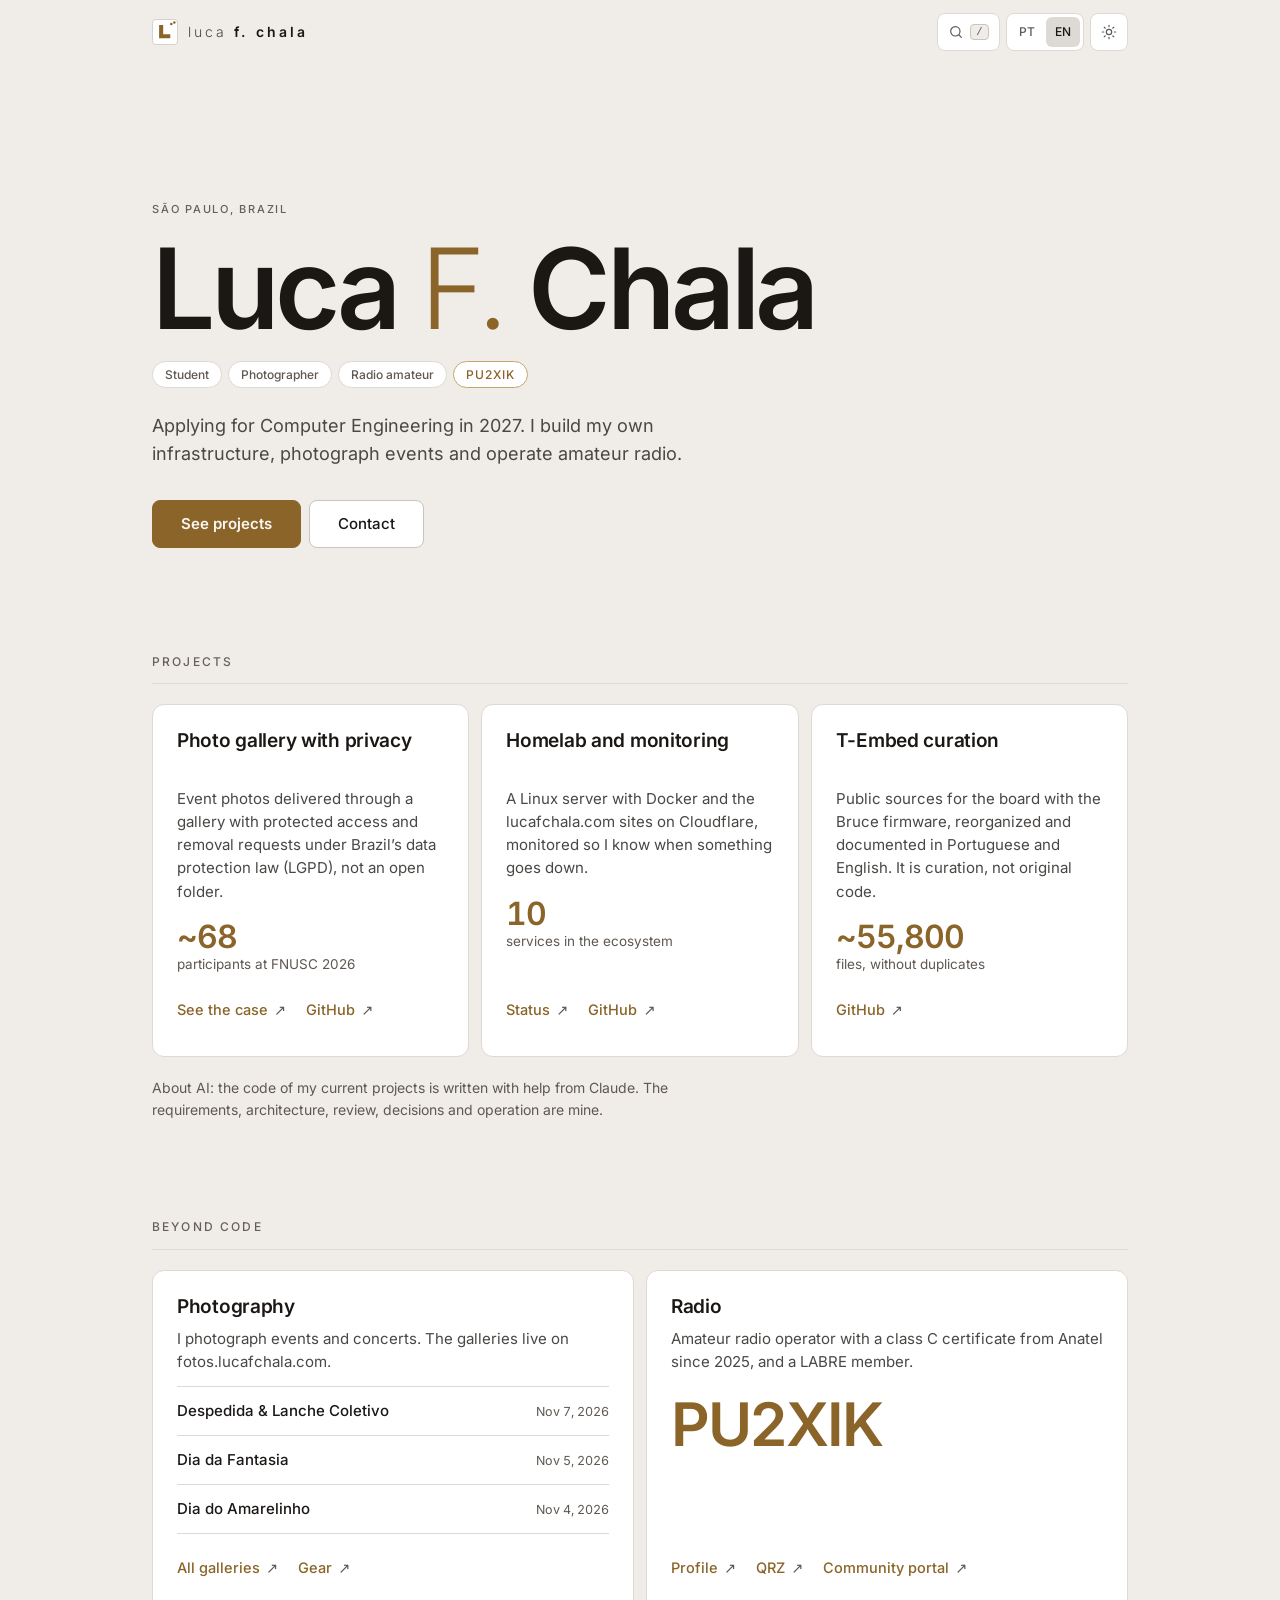
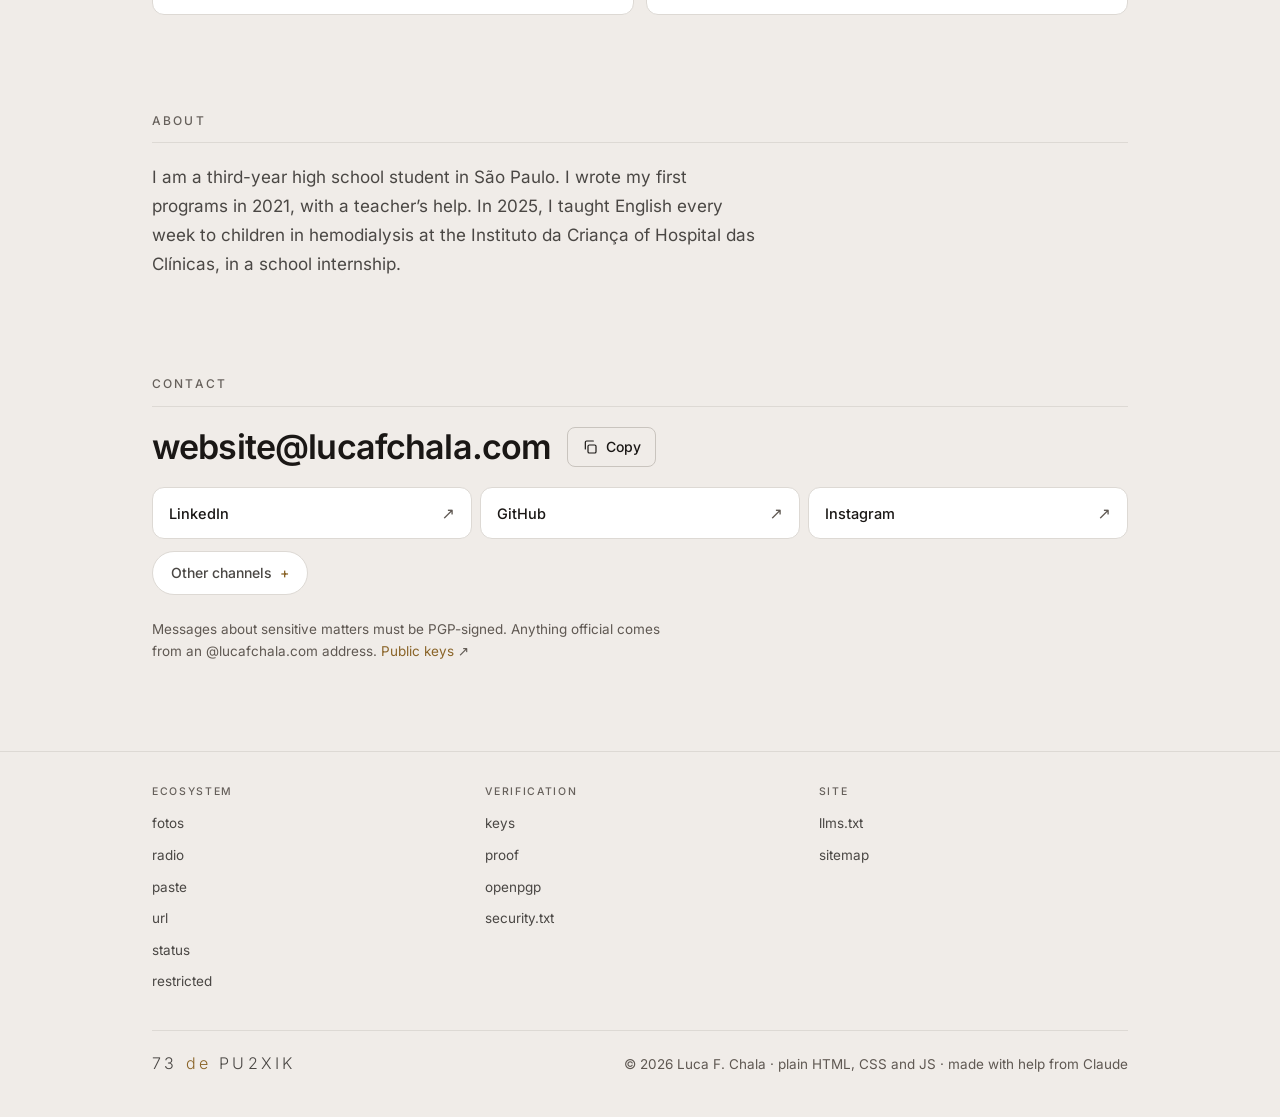
==== commit ba8dcdb9: "Homepage: a homepage, not a dashboard Owner feedback on the first pass: it read like a dashboard abo" ====
--- a/index.html
+++ b/index.html
@@ -165,318 +165,163 @@
 
     <main id="main" tabindex="-1">
 
-        <!-- ── Hero: quem sou + o painel "agora" (dados reais: hora, última galeria, status) ── -->
         <section class="hero wrap" aria-labelledby="hero-name">
-            <div class="hero-text">
-                <p class="eyebrow" data-i18n="eyebrow">São Paulo, Brasil</p>
-                <h1 class="name p-name" id="hero-name">Luca <em>F.</em> Chala</h1>
-                <ul class="roles">
-                    <li data-i18n="r_student">Estudante</li>
-                    <li data-i18n="r_photo">Fotógrafo</li>
-                    <li data-i18n="r_ham">Radioamador</li>
-                    <li class="callsign p-nickname">PU2XIK</li>
-                </ul>
-                <p class="lede" data-i18n="hero_lede">Vestibulando 2027 em Engenharia de Computação. Construo e mantenho a minha própria infraestrutura, fotografo eventos e opero rádio.</p>
-                <div class="cta">
-                    <a class="btn btn-primary" href="#contato" data-i18n="cta_contact">Entrar em contato</a>
-                    <a class="btn btn-quiet" href="https://fotos.lucafchala.com" target="_blank" rel="noopener" aria-describedby="newtab"><span data-i18n="cta_photos">Ver fotos</span><span class="arr-ext" aria-hidden="true">↗</span></a>
-                </div>
-            </div>
-
-            <aside class="now" aria-labelledby="now-h">
-                <h2 class="now-h" id="now-h" data-i18n="now_h">Agora</h2>
-                <dl>
-                    <div class="now-row">
-                        <dt data-i18n="now_time">Hora local</dt>
-                        <dd><time class="clock" id="clock">UTC−3</time></dd>
-                    </div>
-                    <div class="now-row">
-                        <dt data-i18n="now_gallery">Última galeria</dt>
-                        <dd><a id="now-gallery" href="https://fotos.lucafchala.com/despedida-lanche-coletivo" target="_blank" rel="noopener" aria-describedby="newtab"><span class="t">Despedida &amp; Lanche Coletivo</span> <time class="fdate" datetime="2026-11-07">7 nov 2026</time></a></dd>
-                    </div>
-                    <div class="now-row">
-                        <dt data-i18n="now_status">Serviços</dt>
-                        <dd><a id="now-status" href="https://status.lucafchala.com" target="_blank" rel="noopener" aria-describedby="newtab"><span class="live-dot" hidden></span><span id="now-status-t">status.lucafchala.com</span></a></dd>
-                    </div>
-                    <div class="now-row">
-                        <dt data-i18n="now_radio">Rádio</dt>
-                        <dd><a href="https://radio.lucafchala.com/pu2xik/" target="_blank" rel="noopener" aria-describedby="newtab">PU2XIK · GG66</a></dd>
-                    </div>
-                </dl>
-            </aside>
+            <p class="eyebrow" data-i18n="eyebrow">São Paulo, Brasil</p>
+            <h1 class="name p-name" id="hero-name">Luca <em>F.</em> Chala</h1>
+            <ul class="roles">
+                <li data-i18n="r_student">Estudante</li>
+                <li data-i18n="r_photo">Fotógrafo</li>
+                <li data-i18n="r_ham">Radioamador</li>
+                <li class="callsign p-nickname">PU2XIK</li>
+            </ul>
+            <p class="lede" data-i18n="hero_lede">Vestibulando 2027 em Engenharia de Computação. Construo a minha própria infraestrutura, fotografo eventos e opero rádio.</p>
+            <div class="cta">
+                <a class="btn btn-primary" href="#projetos" data-i18n="cta_projects">Ver projetos</a>
+                <a class="btn btn-quiet" href="#contato" data-i18n="cta_contact">Contato</a>
+            </div>
         </section>
 
         <!-- TODO Luca: FIAP. Você disse que passou em Engenharia de Computação na FIAP para 2027. Só entra no site depois que você confirmar no PR. -->
 
-        <!-- ── Projetos ── -->
         <section class="sec wrap" id="projetos" aria-labelledby="h-projects">
             <div class="sec-head">
                 <h2 id="h-projects" data-i18n="h_projects">Projetos</h2>
             </div>
-            <p class="sec-lede" data-i18n="proj_lede">Três coisas que eu construí e mantenho, cada uma com um link para ver funcionando.</p>
-
             <div class="proj-grid">
                 <article class="card proj" aria-labelledby="pj1">
-                    <p class="pj-tag">fotos.lucafchala.com</p>
                     <h3 id="pj1" data-i18n="pj1_t">Galeria de fotos com privacidade</h3>
-                    <p class="pj-fig"><strong data-i18n="pj1_f">~68</strong> <span data-i18n="pj1_fl">participantes no FNUSC, em 26/09/2026</span></p>
-                    <p class="pj-d" data-i18n="pj1_d">Entregar as fotos de um evento sem deixar uma pasta aberta para qualquer pessoa. Uma página por evento, acesso protegido, painel administrativo e pedido de remoção conforme a LGPD. No FNUSC fui o fotógrafo oficial e entreguei tudo pela galeria.</p>
-                    <p class="pj-stack" data-i18n="pj1_s">Painel · LGPD · métricas · backup</p>
+                    <p class="pj-d" data-i18n="pj1_d">Fotos de eventos entregues por uma galeria com acesso protegido e pedido de remoção conforme a LGPD, em vez de uma pasta aberta.</p>
+                    <p class="pj-fig" data-i18n="pj1_f"><strong>~68</strong> participantes no FNUSC 2026</p>
                     <p class="pj-links">
-                        <a href="https://fotos.lucafchala.com/fnusc-2026" target="_blank" rel="noopener" aria-describedby="newtab"><span data-i18n="pj1_l1">Ver o caso FNUSC</span> <span class="arr-ext" aria-hidden="true">↗</span></a>
+                        <a href="https://fotos.lucafchala.com/fnusc-2026" target="_blank" rel="noopener" aria-describedby="newtab"><span class="t" data-i18n="pj1_l1">Ver o caso</span> <span class="arr-ext" aria-hidden="true">↗</span></a>
                         <a href="https://github.com/lucafchala/fotos" target="_blank" rel="noopener noreferrer" aria-describedby="newtab">GitHub <span class="arr-ext" aria-hidden="true">↗</span></a>
                     </p>
                 </article>
-
                 <article class="card proj" aria-labelledby="pj2">
-                    <p class="pj-tag">status.lucafchala.com</p>
                     <h3 id="pj2" data-i18n="pj2_t">Homelab e monitoramento</h3>
-                    <p class="pj-fig"><strong>10</strong> <span data-i18n="pj2_fl">serviços no ecossistema, desde junho de 2026</span></p>
-                    <p class="pj-d" data-i18n="pj2_d">Manter os meus serviços no ar e saber quando algum cai. Um servidor Linux dedicado com Docker, acesso remoto por Tailscale, Pi-hole com DNS recursivo e backup criptografado com Restic. O site e os serviços rodam na Cloudflare. O WebSDR está pausado de propósito.</p>
-                    <p class="pj-stack">Docker · Prometheus · Grafana · Uptime Kuma · Cloudflare</p>
+                    <p class="pj-d" data-i18n="pj2_d">Um servidor Linux com Docker e os sites lucafchala.com na Cloudflare, monitorados para eu saber quando algo cai.</p>
+                    <p class="pj-fig" data-i18n="pj2_f"><strong>10</strong> serviços no ecossistema</p>
                     <p class="pj-links">
-                        <a href="https://status.lucafchala.com" target="_blank" rel="noopener" aria-describedby="newtab"><span data-i18n="pj2_l1">Status ao vivo</span> <span class="arr-ext" aria-hidden="true">↗</span></a>
+                        <a href="https://status.lucafchala.com" target="_blank" rel="noopener" aria-describedby="newtab"><span class="t" data-i18n="pj2_l1">Status</span> <span class="arr-ext" aria-hidden="true">↗</span></a>
                         <a href="https://github.com/lucafchala/homelab-webssh" target="_blank" rel="noopener noreferrer" aria-describedby="newtab">GitHub <span class="arr-ext" aria-hidden="true">↗</span></a>
                     </p>
                 </article>
-
                 <article class="card proj" aria-labelledby="pj3">
-                    <p class="pj-tag">github.com/lucafchala</p>
                     <h3 id="pj3" data-i18n="pj3_t">Curadoria para o T-Embed</h3>
-                    <p class="pj-fig"><strong data-i18n="pj3_f">~55.800</strong> <span data-i18n="pj3_fl">arquivos, sem duplicatas</span></p>
-                    <p class="pj-d" data-i18n="pj3_d">Reuni e reorganizei fontes públicas para a placa com o firmware Bruce, documentadas em português e inglês. Juntei para pesquisa e testes na minha infraestrutura; a comunidade pediu que eu abrisse, e eu abri. Não é código original, é curadoria.</p>
-                    <p class="pj-stack" data-i18n="pj3_s">13 estrelas · 1 fork · página no Discord do Bruce</p>
+                    <p class="pj-d" data-i18n="pj3_d">Fontes públicas para a placa com o firmware Bruce, reorganizadas e documentadas em português e inglês. É curadoria, não código original.</p>
+                    <p class="pj-fig" data-i18n="pj3_f"><strong>~55.800</strong> arquivos, sem duplicatas</p>
                     <p class="pj-links">
                         <a href="https://github.com/lucafchala/t-embed-cc1101-suite" target="_blank" rel="noopener noreferrer" aria-describedby="newtab">GitHub <span class="arr-ext" aria-hidden="true">↗</span></a>
                     </p>
                 </article>
             </div>
-
             <p class="ai-note" data-i18n="ai_note">Sobre IA: o código dos meus projetos atuais é escrito com apoio do Claude. Os requisitos, a arquitetura, a revisão, as decisões e a operação são meus.</p>
         </section>
 
-        <!-- ── Fotografia ── -->
-        <section class="sec wrap" id="fotografia" aria-labelledby="h-photo">
+        <section class="sec wrap" id="fora" aria-labelledby="h-beyond">
             <div class="sec-head">
-                <h2 id="h-photo" data-i18n="h_photo">Fotografia</h2>
-                <a class="sec-more" href="https://fotos.lucafchala.com" target="_blank" rel="noopener" aria-describedby="newtab" data-pal-i18n="p_gallery"><span data-i18n="see_all">Ver todas</span> <span class="arr-ext" aria-hidden="true">↗</span></a>
-            </div>
-            <p class="sec-lede" data-i18n="photo_lede">Fotografo eventos e shows. As galerias completas ficam em fotos.lucafchala.com, em alta resolução e com pedido de remoção conforme a LGPD.</p>
-
+                <h2 id="h-beyond" data-i18n="h_beyond">Fora do código</h2>
+            </div>
             <div class="split">
-                <div class="card">
-                    <h3 class="card-h" data-i18n="recent">Galerias recentes</h3>
+                <div class="card" id="fotografia" aria-labelledby="h-photo">
+                    <h3 class="card-t" id="h-photo" data-i18n="h_photo">Fotografia</h3>
+                    <p class="card-d" data-i18n="photo_lede">Fotografo eventos e shows. As galerias ficam em fotos.lucafchala.com.</p>
                     <ol class="recent">
-                        <li><a href="https://fotos.lucafchala.com/despedida-lanche-coletivo" target="_blank" rel="noopener" aria-describedby="newtab"><time class="fdate" datetime="2026-11-07">7 nov 2026</time><span class="t">Despedida &amp; Lanche Coletivo</span><span class="arr-ext" aria-hidden="true">↗</span></a></li>
-                        <li><a href="https://fotos.lucafchala.com/fantasia" target="_blank" rel="noopener" aria-describedby="newtab"><time class="fdate" datetime="2026-11-05">5 nov 2026</time><span class="t">Dia da Fantasia</span><span class="arr-ext" aria-hidden="true">↗</span></a></li>
-                        <li><a href="https://fotos.lucafchala.com/amarelinho" target="_blank" rel="noopener" aria-describedby="newtab"><time class="fdate" datetime="2026-11-04">4 nov 2026</time><span class="t">Dia do Amarelinho</span><span class="arr-ext" aria-hidden="true">↗</span></a></li>
-                        <li><a href="https://fotos.lucafchala.com/dia-do-gala" target="_blank" rel="noopener" aria-describedby="newtab"><time class="fdate" datetime="2026-10-27">27 out 2026</time><span class="t">Dia do Gala</span><span class="arr-ext" aria-hidden="true">↗</span></a></li>
-                        <li><a href="https://fotos.lucafchala.com/dia-da-tribo" target="_blank" rel="noopener" aria-describedby="newtab"><time class="fdate" datetime="2026-10-20">20 out 2026</time><span class="t">Dia da Tribo</span><span class="tag" data-i18n="soon">em breve</span></a></li>
+                        <li><a href="https://fotos.lucafchala.com/despedida-lanche-coletivo" target="_blank" rel="noopener" aria-describedby="newtab"><span class="t">Despedida &amp; Lanche Coletivo</span><time class="fdate" datetime="2026-11-07">7 nov 2026</time></a></li>
+                        <li><a href="https://fotos.lucafchala.com/fantasia" target="_blank" rel="noopener" aria-describedby="newtab"><span class="t">Dia da Fantasia</span><time class="fdate" datetime="2026-11-05">5 nov 2026</time></a></li>
+                        <li><a href="https://fotos.lucafchala.com/amarelinho" target="_blank" rel="noopener" aria-describedby="newtab"><span class="t">Dia do Amarelinho</span><time class="fdate" datetime="2026-11-04">4 nov 2026</time></a></li>
                     </ol>
-                </div>
-
-                <div class="card">
-                    <h3 class="card-h" data-i18n="kit">Equipamento</h3>
-                    <ul class="kit">
-                        <li><span>Sony A6700</span><small data-i18n="k_body">corpo</small></li>
-                        <li><span>Sigma 24-70 f/2.8 DG DN II</span><small data-i18n="k_zoom">zoom</small></li>
-                        <li><span>Sigma 10-18 f/2.8 DC DN</span><small data-i18n="k_wide">ultra-wide</small></li>
-                        <li><span>Godox V1 Pro</span><small data-i18n="k_flash">flash</small></li>
-                    </ul>
-                    <ul class="linklist">
-                        <li>
-                            <a href="https://paste.lucafchala.com/camera-gear/" target="_blank" rel="noopener" aria-describedby="newtab">
-                                <span class="t" data-i18n="gear_full">Lista completa de equipamento</span>
-                                <span class="d">paste.lucafchala.com/camera-gear</span>
-                                <span class="go"><span class="arr-ext" aria-hidden="true">↗</span></span>
-                            </a>
-                        </li>
-                        <li>
-                            <a href="https://lucafchala.com/instagram" target="_blank" rel="noopener noreferrer" aria-describedby="newtab" data-pal-i18n="p_instagram">
-                                <span class="t">Instagram @lucafchala</span>
-                                <span class="d" data-i18n="l_ig_d">Stories ao vivo dos eventos e das viagens</span>
-                                <span class="go"><span class="arr-ext" aria-hidden="true">↗</span></span>
-                            </a>
-                        </li>
-                    </ul>
-                </div>
-            </div>
-        </section>
-
-        <!-- ── Rádio ── -->
-        <section class="sec wrap" id="radio" aria-labelledby="h-radio">
-            <div class="sec-head">
-                <h2 id="h-radio" data-i18n="h_radio">Rádio</h2>
-            </div>
-            <p class="sec-lede" data-i18n="radio_lede">Radioamadorismo é o hobby de se comunicar por rádio, com licença da Anatel. Tenho o certificado classe C (COER) desde 30/06/2025, sou associado à LABRE e meu indicativo é PU2XIK.</p>
-            <div class="split">
-                <figure class="qsl" aria-label="Cartão QSL de PU2XIK" data-i18n-aria="qsl_aria">
-                    <div class="qsl-top"><span data-i18n="qsl_confirm">QSL · Confirmando contato</span><span class="waves" aria-hidden="true">)) ))) )))</span></div>
-                    <div class="qsl-call">PU2XIK</div>
-                    <div class="qsl-grid">
-                        <div><span>QTH</span>São Paulo</div>
-                        <div><span>Grid</span>GG66</div>
-                        <div><span>CQ</span>11</div>
-                        <div><span>ITU</span>15</div>
-                        <div class="wide"><span>Rig</span>Quansheng UV-K6 · RT95</div>
-                        <div class="wide"><span data-i18n="qsl_modes">Modos</span>APRS · DMR · Packet · FM</div>
-                    </div>
-                    <figcaption class="qsl-foot"><span>73 <b>de PU2XIK</b></span><span>tnx QSO</span></figcaption>
-                </figure>
-
-                <ul class="linklist card">
-                    <li>
-                        <a href="https://radio.lucafchala.com/pu2xik/" target="_blank" rel="noopener" aria-describedby="newtab">
-                            <span class="t" data-i18n="l_profile">Perfil PU2XIK</span>
-                            <span class="d">radio.lucafchala.com/pu2xik</span>
-                            <span class="go"><span class="arr-ext" aria-hidden="true">↗</span></span>
-                        </a>
-                    </li>
-                    <li>
-                        <a href="https://www.qrz.com/db/PU2XIK" target="_blank" rel="noopener noreferrer" aria-describedby="newtab">
-                            <span class="t">QRZ.com</span>
-                            <span class="d" data-i18n="l_qrz">Perfil e diário de bordo</span>
-                            <span class="go"><span class="arr-ext" aria-hidden="true">↗</span></span>
-                        </a>
-                    </li>
-                    <li>
-                        <a href="https://radio.lucafchala.com" target="_blank" rel="noopener" aria-describedby="newtab">
-                            <span class="t" data-i18n="l_portal">Portal comunitário</span>
-                            <span class="d" data-i18n="l_portal_d">Páginas de operadores e modos digitais</span>
-                            <span class="go"><span class="arr-ext" aria-hidden="true">↗</span></span>
-                        </a>
-                    </li>
-                </ul>
-            </div>
-        </section>
-
-        <!-- ── Sobre ── -->
+                    <p class="card-links">
+                        <a href="https://fotos.lucafchala.com" target="_blank" rel="noopener" aria-describedby="newtab" data-pal-i18n="p_gallery"><span data-i18n="see_all">Todas as galerias</span> <span class="arr-ext" aria-hidden="true">↗</span></a>
+                        <a href="https://paste.lucafchala.com/camera-gear/" target="_blank" rel="noopener" aria-describedby="newtab"><span class="t" data-i18n="gear">Equipamento</span> <span class="arr-ext" aria-hidden="true">↗</span></a>
+                    </p>
+                </div>
+
+                <div class="card" id="radio" aria-labelledby="h-radio">
+                    <h3 class="card-t" id="h-radio" data-i18n="h_radio">Rádio</h3>
+                    <p class="card-d" data-i18n="radio_lede">Radioamador com certificado classe C da Anatel desde 2025 e associado à LABRE.</p>
+                    <p class="call">PU2XIK</p>
+                    <p class="card-links">
+                        <a href="https://radio.lucafchala.com/pu2xik/" target="_blank" rel="noopener" aria-describedby="newtab"><span class="t" data-i18n="l_profile">Perfil</span> <span class="arr-ext" aria-hidden="true">↗</span></a>
+                        <a href="https://www.qrz.com/db/PU2XIK" target="_blank" rel="noopener noreferrer" aria-describedby="newtab"><span class="t">QRZ</span> <span class="arr-ext" aria-hidden="true">↗</span></a>
+                        <a href="https://radio.lucafchala.com" target="_blank" rel="noopener" aria-describedby="newtab"><span class="t" data-i18n="l_portal">Portal comunitário</span> <span class="arr-ext" aria-hidden="true">↗</span></a>
+                    </p>
+                </div>
+            </div>
+        </section>
+
         <section class="sec wrap" id="sobre" aria-labelledby="h-about">
             <div class="sec-head">
                 <h2 id="h-about" data-i18n="h_about">Sobre</h2>
             </div>
-            <p class="bio p-note" data-i18n="bio">Sou estudante do 3º ano do ensino médio em São Paulo e vou prestar vestibular em 2027 para Engenharia de Computação. Meus primeiros programas são de 2021 e 2022 (cifra de César, forca e calculadora), feitos com a ajuda de um professor. De agosto a novembro de 2025, dei aulas de inglês toda semana para crianças em hemodiálise no Instituto da Criança do Hospital das Clínicas, em um estágio da escola. Fora do código, fotografo eventos e opero rádio.</p>
-        </section>
-
-        <!-- ── Contato ── -->
+            <p class="bio p-note" data-i18n="bio">Estou no 3º ano do ensino médio em São Paulo. Escrevi meus primeiros programas em 2021, com a ajuda de um professor. Em 2025, dei aulas de inglês toda semana para crianças em hemodiálise no Instituto da Criança do Hospital das Clínicas, em um estágio da escola.</p>
+        </section>
+
         <section class="sec wrap" id="contato" aria-labelledby="h-contact">
             <div class="sec-head">
                 <h2 id="h-contact" data-i18n="h_contact">Contato</h2>
             </div>
-
-            <div class="card email-card">
-                <p class="card-h">Email</p>
-                <p class="c-value">
-                    <a href="#contato" id="email-link" class="u-email"><span id="email-text">website [at] lucafchala.com</span></a>
-                </p>
-                <div class="email-actions needs-js">
-                    <a class="mini-btn mini-primary" id="email-send" href="#contato">
-                        <svg viewBox="0 0 24 24" fill="none" stroke="currentColor" stroke-width="1.8" stroke-linecap="round" stroke-linejoin="round" aria-hidden="true"><path d="M22 2 11 13M22 2l-7 20-4-9-9-4 20-7Z"/></svg>
-                        <span data-i18n="send">Escrever</span>
-                    </a>
-                    <button class="mini-btn" type="button" id="email-copy">
-                        <svg viewBox="0 0 24 24" fill="none" stroke="currentColor" stroke-width="1.8" stroke-linecap="round" stroke-linejoin="round" aria-hidden="true"><rect x="9" y="9" width="12" height="12" rx="2"/><path d="M5 15V5a2 2 0 0 1 2-2h10"/></svg>
-                        <span data-i18n="copy">Copiar</span>
-                    </button>
-                </div>
-            </div>
-
+            <p class="email">
+                <a href="#contato" id="email-link" class="u-email"><span id="email-text">website [at] lucafchala.com</span></a>
+                <button class="mini-btn needs-js" type="button" id="email-copy">
+                    <svg viewBox="0 0 24 24" fill="none" stroke="currentColor" stroke-width="1.8" stroke-linecap="round" stroke-linejoin="round" aria-hidden="true"><rect x="9" y="9" width="12" height="12" rx="2"/><path d="M5 15V5a2 2 0 0 1 2-2h10"/></svg>
+                    <span data-i18n="copy">Copiar</span>
+                </button>
+            </p>
             <ul class="channels">
-                <li><a href="https://lucafchala.com/linkedin" target="_blank" rel="noopener noreferrer" aria-describedby="newtab"><span class="t">LinkedIn</span><span class="d" data-i18n="li_v">Perfil profissional</span><span class="arr-ext" aria-hidden="true">↗</span></a></li>
-                <li><a href="https://lucafchala.com/github" target="_blank" rel="noopener noreferrer" aria-describedby="newtab"><span class="t">GitHub</span><span class="d" data-i18n="gh_v">Código e projetos</span><span class="arr-ext" aria-hidden="true">↗</span></a></li>
-                <li><a href="https://lucafchala.com/instagram" target="_blank" rel="noopener noreferrer" aria-describedby="newtab"><span class="t">Instagram</span><span class="d">@lucafchala</span><span class="arr-ext" aria-hidden="true">↗</span></a></li>
+                <li><a href="https://lucafchala.com/linkedin" target="_blank" rel="noopener noreferrer" aria-describedby="newtab"><span class="t">LinkedIn</span> <span class="arr-ext" aria-hidden="true">↗</span></a></li>
+                <li><a href="https://lucafchala.com/github" target="_blank" rel="noopener noreferrer" aria-describedby="newtab"><span class="t">GitHub</span> <span class="arr-ext" aria-hidden="true">↗</span></a></li>
+                <li><a href="https://lucafchala.com/instagram" target="_blank" rel="noopener noreferrer" aria-describedby="newtab"><span class="t">Instagram</span> <span class="arr-ext" aria-hidden="true">↗</span></a></li>
             </ul>
-
             <details class="others">
                 <summary><span data-i18n="others">Outros canais</span></summary>
                 <ul class="channels">
-                    <li><a href="https://wa.me/5511989211178" target="_blank" rel="noopener noreferrer" aria-describedby="newtab"><span class="t">WhatsApp</span><span class="d" data-i18n="wa_v">Mensagem direta</span><span class="arr-ext" aria-hidden="true">↗</span></a></li>
-                    <li><a href="https://lucafchala.com/signal" target="_blank" rel="noopener noreferrer" aria-describedby="newtab"><span class="t">Signal</span><span class="d" data-i18n="sig_v">Conversa privada</span><span class="arr-ext" aria-hidden="true">↗</span></a></li>
-                    <li><a href="https://lucafchala.com/simplex" target="_blank" rel="noopener noreferrer" aria-describedby="newtab"><span class="t">SimpleX</span><span class="d" data-i18n="sx_v">Sem identificador</span><span class="arr-ext" aria-hidden="true">↗</span></a></li>
-                    <li><a href="https://lucafchala.com/spotify" target="_blank" rel="noopener noreferrer" aria-describedby="newtab"><span class="t">Spotify</span><span class="d" data-i18n="sp_v">Perfil</span><span class="arr-ext" aria-hidden="true">↗</span></a></li>
-                    <li><a href="https://lucafchala.com/buymeacoffee" target="_blank" rel="noopener noreferrer" aria-describedby="newtab"><span class="t" data-i18n="coffee">Me pague um café</span><span class="d" data-i18n="coffee_d">Pix via LivePix</span><span class="arr-ext" aria-hidden="true">↗</span></a></li>
+                    <li><a href="https://wa.me/5511989211178" target="_blank" rel="noopener noreferrer" aria-describedby="newtab"><span class="t">WhatsApp</span> <span class="arr-ext" aria-hidden="true">↗</span></a></li>
+                    <li><a href="https://lucafchala.com/signal" target="_blank" rel="noopener noreferrer" aria-describedby="newtab"><span class="t">Signal</span> <span class="arr-ext" aria-hidden="true">↗</span></a></li>
+                    <li><a href="https://lucafchala.com/simplex" target="_blank" rel="noopener noreferrer" aria-describedby="newtab"><span class="t">SimpleX</span> <span class="arr-ext" aria-hidden="true">↗</span></a></li>
+                    <li><a href="https://lucafchala.com/spotify" target="_blank" rel="noopener noreferrer" aria-describedby="newtab"><span class="t">Spotify</span> <span class="arr-ext" aria-hidden="true">↗</span></a></li>
+                    <li><a href="https://lucafchala.com/buymeacoffee" target="_blank" rel="noopener noreferrer" aria-describedby="newtab"><span class="t" data-i18n="coffee">Me pague um café (Pix)</span> <span class="arr-ext" aria-hidden="true">↗</span></a></li>
                 </ul>
             </details>
-        </section>
-
-        <!-- ── Ecossistema (pontos ao vivo vindos de status.lucafchala.com/api/resumo) ── -->
-        <section class="sec wrap" id="ecossistema" aria-labelledby="h-eco">
-            <div class="sec-head">
-                <h2 id="h-eco" data-i18n="h_eco">Ecossistema</h2>
-            </div>
-            <p class="sec-lede" data-i18n="eco_lede">Cada serviço é um site meu, em um endereço próprio. Os pontos mostram se está no ar agora.</p>
-            <ul class="eco">
-                <li><a href="https://fotos.lucafchala.com" target="_blank" rel="noopener" aria-describedby="newtab"><span class="t"><b>fotos</b><i>.lucafchala.com</i></span><span class="d" data-i18n="e_fotos">Galerias de eventos e viagens</span></a></li>
-                <li><a href="https://radio.lucafchala.com" target="_blank" rel="noopener" aria-describedby="newtab"><span class="t"><b>radio</b><i>.lucafchala.com</i></span><span class="d" data-i18n="e_radio">Portal comunitário de radioamadorismo</span></a></li>
-                <li><a href="https://paste.lucafchala.com" target="_blank" rel="noopener" aria-describedby="newtab"><span class="t"><b>paste</b><i>.lucafchala.com</i></span><span class="d" data-i18n="e_paste">Notas, textos e documentos</span></a></li>
-                <li><a href="https://url.lucafchala.com" target="_blank" rel="noopener" aria-describedby="newtab"><span class="t"><b>url</b><i>.lucafchala.com</i></span><span class="d" data-i18n="e_url">Diretório de links curtos</span></a></li>
-                <li><a href="https://status.lucafchala.com" target="_blank" rel="noopener" aria-describedby="newtab"><span class="t"><b>status</b><i>.lucafchala.com</i></span><span class="d" data-i18n="e_status">Monitoramento dos serviços</span></a></li>
-                <li><a href="https://keys.lucafchala.com" target="_blank" rel="noopener" aria-describedby="newtab"><span class="t"><b>keys</b><i>.lucafchala.com</i></span><span class="d" data-i18n="e_keys">Chaves públicas SSH e PGP</span></a></li>
-                <li><a href="https://proof.lucafchala.com" target="_blank" rel="noopener" aria-describedby="newtab"><span class="t"><b>proof</b><i>.lucafchala.com</i></span><span class="d" data-i18n="e_proof">Declaração de identidade assinada</span></a></li>
-                <li><a href="https://restricted.lucafchala.com" target="_blank" rel="noopener" aria-describedby="newtab"><span class="t"><b>restricted</b><i>.lucafchala.com</i></span><span class="d" data-i18n="e_restricted">Um quebra-cabeça de criptografia que fiz por diversão</span></a></li>
-            </ul>
-        </section>
-
-        <!-- ── Verificação ── -->
-        <section class="sec wrap" id="verificacao" aria-labelledby="h-verify">
-            <div class="sec-head">
-                <h2 id="h-verify" data-i18n="h_verify">Verificação</h2>
-            </div>
-            <p class="sec-lede" data-i18n="verify_lede">Servem para provar que uma mensagem ou arquivo veio mesmo de mim. Tudo o que é oficial sai de um endereço <strong>@lucafchala.com</strong>. O antigo domínio tucas.me não é mais meu.</p>
-
-            <div class="split">
-                <div class="card fp-card">
-                    <div class="fp-head">
-                        <h3 class="card-h" data-i18n="fp_label">Impressão digital PGP · RSA 4096</h3>
-                        <button class="mini-btn needs-js" type="button" id="fp-copy">
-                            <svg viewBox="0 0 24 24" fill="none" stroke="currentColor" stroke-width="1.8" stroke-linecap="round" stroke-linejoin="round" aria-hidden="true"><rect x="9" y="9" width="12" height="12" rx="2"/><path d="M5 15V5a2 2 0 0 1 2-2h10"/></svg>
-                            <span data-i18n="copy">Copiar</span>
-                        </button>
-                    </div>
-                    <code class="fp" id="fp"><span>48E7</span> <span>3F6F</span> <span>A287</span> <span>1E7B</span> <span>86EF</span> <span>EA64</span> <span>8EC4</span> <span>329A</span> <span>369B</span> <span>7B33</span></code>
-                    <p class="verify-note" data-i18n="verify_note">Mensagens sobre assuntos sensíveis, como código e finanças, precisam de assinatura PGP. Sem assinatura, considere não confiável.</p>
-                </div>
-
-                <ul class="linklist card">
-                    <li>
-                        <a href="https://keys.lucafchala.com" target="_blank" rel="noopener" aria-describedby="newtab" class="u-key">
-                            <span class="t" data-i18n="v_keys">Chaves públicas</span>
-                            <span class="d" data-i18n="v_keys_d">PGP (RSA 4096) e SSH (ed25519)</span>
-                            <span class="go"><span class="arr-ext" aria-hidden="true">↗</span></span>
-                        </a>
-                    </li>
-                    <li>
-                        <a href="https://proof.lucafchala.com" target="_blank" rel="noopener" aria-describedby="newtab">
-                            <span class="t" data-i18n="v_proof">Prova de propriedade</span>
-                            <span class="d" data-i18n="v_proof_d">Declaração assinada com PGP</span>
-                            <span class="go"><span class="arr-ext" aria-hidden="true">↗</span></span>
-                        </a>
-                    </li>
-                    <li>
-                        <a href="https://keys.openpgp.org/vks/v1/by-fingerprint/48E73F6FA2871E7B86EFEA648EC4329A369B7B33" target="_blank" rel="noopener noreferrer" aria-describedby="newtab">
-                            <span class="t">keys.openpgp.org</span>
-                            <span class="d" data-i18n="v_openpgp">Mesma chave, servidor público</span>
-                            <span class="go"><span class="arr-ext" aria-hidden="true">↗</span></span>
-                        </a>
-                    </li>
-                </ul>
-            </div>
+            <p class="verify-note"><span data-i18n="verify_note">Mensagens sobre assuntos sensíveis precisam de assinatura PGP. Tudo o que é oficial sai de um endereço @lucafchala.com.</span> <a class="u-key" href="https://keys.lucafchala.com" target="_blank" rel="noopener" aria-describedby="newtab"><span class="t" data-i18n="v_keys">Chaves públicas</span> <span class="arr-ext" aria-hidden="true">↗</span></a></p>
         </section>
     </main>
 
     <footer class="site-foot">
         <div class="wrap">
-            <div class="foot-top">
+            <nav class="foot-cols" aria-label="Mais" data-i18n-aria="p_more">
+                <div>
+                    <h2 class="foot-h" data-i18n="h_eco">Ecossistema</h2>
+                    <ul class="foot-links">
+                        <li><a href="https://fotos.lucafchala.com" target="_blank" rel="noopener">fotos</a></li>
+                        <li><a href="https://radio.lucafchala.com" target="_blank" rel="noopener">radio</a></li>
+                        <li><a href="https://paste.lucafchala.com" target="_blank" rel="noopener">paste</a></li>
+                        <li><a href="https://url.lucafchala.com" target="_blank" rel="noopener">url</a></li>
+                        <li><a href="https://status.lucafchala.com" target="_blank" rel="noopener">status</a></li>
+                        <li><a href="https://restricted.lucafchala.com" target="_blank" rel="noopener">restricted</a></li>
+                    </ul>
+                </div>
+                <div>
+                    <h2 class="foot-h" data-i18n="h_verify">Verificação</h2>
+                    <ul class="foot-links">
+                        <li><a href="https://keys.lucafchala.com" target="_blank" rel="noopener">keys</a></li>
+                        <li><a href="https://proof.lucafchala.com" target="_blank" rel="noopener">proof</a></li>
+                        <li><a href="https://keys.openpgp.org/vks/v1/by-fingerprint/48E73F6FA2871E7B86EFEA648EC4329A369B7B33" target="_blank" rel="noopener noreferrer">openpgp</a></li>
+                        <li><a href="/.well-known/security.txt">security.txt</a></li>
+                    </ul>
+                </div>
+                <div>
+                    <h2 class="foot-h" data-i18n="h_site">Site</h2>
+                    <ul class="foot-links">
+                        <li><a href="/llms.txt">llms.txt</a></li>
+                        <li><a href="/sitemap.xml">sitemap</a></li>
+                    </ul>
+                </div>
+            </nav>
+            <div class="foot-bottom">
                 <p class="sign">73 <em>de</em> PU2XIK</p>
-                <ul class="foot-links">
-                    <li><a href="https://status.lucafchala.com" target="_blank" rel="noopener">status</a></li>
-                    <li><a href="https://url.lucafchala.com" target="_blank" rel="noopener">links</a></li>
-                    <li><a href="/llms.txt">llms.txt</a></li>
-                    <li><a href="/sitemap.xml">sitemap</a></li>
-                    <li><a href="/.well-known/security.txt">security.txt</a></li>
-                </ul>
-            </div>
-            <p class="foot-meta">© 2026 Luca F. Chala · <span data-i18n="madewith">HTML, CSS e JS puros · feito com ajuda do Claude</span></p>
+                <p class="foot-meta">© 2026 Luca F. Chala · <span data-i18n="madewith">HTML, CSS e JS puros · feito com ajuda do Claude</span></p>
+            </div>
         </div>
     </footer>
 
--- a/style.css
+++ b/style.css
@@ -98,7 +98,7 @@
 .skip:focus { top: 12px; }
 
 /* Small tracked label, the fotos "year-head" / ".date" voice. */
-.eyebrow, .sec-head h2, .card-h, .now-h, .now dt, .pj-tag, .recent time, .qsl-top, .qsl-grid span {
+.eyebrow, .sec-head h2, .foot-h {
     font-size: 11px;
     font-weight: 500;
     letter-spacing: 0.16em;
@@ -149,12 +149,12 @@
 #btn-search .kbd { display: none; }
 html:not(.js) #btn-search { display: none; }
 
-/* ── Hero ── */
-.hero { display: grid; gap: 32px; padding-top: 40px; }
+/* ── Hero: name, one sentence, two actions; the projects start right under it. ── */
+.hero { padding-top: 56px; padding-bottom: 8px; }
 .eyebrow { margin-bottom: 16px; }
 
 .name {
-    font-size: clamp(48px, 15vw, 96px);
+    font-size: clamp(44px, 14.5vw, 112px);
     font-weight: 600;
     line-height: 0.95;
     letter-spacing: -0.04em;
@@ -164,18 +164,18 @@
 }
 .name em { font-style: normal; font-weight: 300; color: var(--accent); }
 
-.roles { list-style: none; display: flex; flex-wrap: wrap; gap: 6px; margin-bottom: 20px; }
+.roles { list-style: none; display: flex; flex-wrap: wrap; gap: 6px; margin-bottom: 24px; }
 .roles li { font-size: 12px; font-weight: 500; color: var(--muted); border: 1px solid var(--border); border-radius: 999px; padding: 3px 12px; background: var(--surface); }
 .roles .callsign { color: var(--accent); border-color: var(--accent-dim); }
 .callsign { letter-spacing: 0.08em; -webkit-tap-highlight-color: transparent; user-select: none; }
 
-.lede { max-width: 34em; margin-bottom: 28px; color: var(--text-2); font-size: 17px; line-height: 1.6; }
+.lede { max-width: 32em; margin-bottom: 32px; color: var(--text-2); font-size: 18px; line-height: 1.55; }
 
 .cta { display: grid; grid-template-columns: 1fr 1fr; gap: 8px; }
 .btn {
     display: inline-flex; align-items: center; justify-content: center; gap: 8px;
     height: 48px; padding: 0 12px; border-radius: var(--radius-sm);
-    font: 600 14.5px/1 var(--font);
+    font: 600 15px/1 var(--font);
     text-decoration: none; cursor: pointer; white-space: nowrap;
     transition: background-color 0.15s var(--ease), border-color 0.15s var(--ease), color 0.15s var(--ease);
 }
@@ -183,130 +183,62 @@
 .btn-primary:hover { background: var(--accent-hover); border-color: var(--accent-hover); }
 .btn-quiet { background: var(--surface); color: var(--text); border: 1px solid var(--border-strong); font-weight: 500; }
 .btn-quiet:hover { border-color: var(--accent-dim); }
-.btn-quiet .arr-ext { color: var(--muted); }
-
-/* "Agora": a small instrument panel with live data, the page's one moment. */
-.now { background: var(--surface); border: 1px solid var(--border); border-radius: var(--radius); padding: 18px 20px 6px; }
-.now-h { display: flex; align-items: center; gap: 8px; padding-bottom: 12px; border-bottom: 1px solid var(--border); }
-.now-h::before { content: ''; width: 6px; height: 6px; border-radius: 50%; background: var(--accent); }
-.now dl { margin: 0; }
-.now-row { display: grid; grid-template-columns: 7.5em minmax(0, 1fr); gap: 12px; align-items: baseline; padding: 13px 0; }
-.now-row + .now-row { border-top: 1px solid var(--border); }
-.now dt { font-size: 10.5px; }
-.now dd { font-size: 14.5px; color: var(--text); min-width: 0; }
-.now dd a { text-decoration: none; display: inline-flex; flex-wrap: wrap; align-items: baseline; gap: 2px 8px; transition: color 0.15s var(--ease); }
-.now dd a:hover { color: var(--accent); }
-.now dd time.fdate { font-size: 12.5px; color: var(--muted); }
-.clock { font-variant-numeric: tabular-nums; }
-#now-status { flex-wrap: nowrap; align-items: center; }
-#now-status .live-dot { width: 8px; height: 8px; border-radius: 50%; background: var(--up); flex-shrink: 0; }
-#now-status .live-dot[hidden] { display: none; }
-#now-status[data-status="degraded"] .live-dot { background: var(--degraded); }
-#now-status[data-status="down"] .live-dot { background: var(--down); }
 
 /* ── Sections ── */
-.sec { margin-top: 72px; }
-.sec-head { display: flex; align-items: baseline; justify-content: space-between; gap: 12px; padding-bottom: 12px; margin-bottom: 20px; border-bottom: 1px solid var(--border); }
+.sec { margin-top: 64px; }
+.sec-head { padding-bottom: 12px; margin-bottom: 20px; border-bottom: 1px solid var(--border); }
 .sec-head h2 { font-size: 12px; letter-spacing: 0.18em; }
-.sec-more { display: inline-flex; align-items: center; gap: 6px; min-height: 32px; font-size: 13px; font-weight: 500; color: var(--accent); text-decoration: none; }
-.sec-more:hover { color: var(--accent-hover); }
-.sec-lede { color: var(--text-2); font-size: 16px; line-height: 1.6; max-width: 38em; margin-bottom: 24px; }
-.sec-lede strong { color: var(--text); font-weight: 500; }
-
-/* ── Cards ── */
+
 .card {
-    position: relative; display: block;
+    position: relative; display: flex; flex-direction: column;
     background: var(--surface);
     border: 1px solid var(--border);
     border-radius: var(--radius);
     padding: 20px;
     color: var(--text);
 }
-.card-h { margin-bottom: 4px; }
 .split { display: grid; gap: 12px; }
 
-.arr, .arr-ext { color: var(--muted); display: inline-block; transition: color 0.15s var(--ease), transform 0.2s var(--ease); }
+.arr-ext { color: var(--muted); display: inline-block; transition: color 0.15s var(--ease), transform 0.2s var(--ease); }
 a:hover .arr-ext { color: var(--accent); transform: translate(2px, -2px); }
 
 /* Projects */
 .proj-grid { display: grid; gap: 12px; }
-.proj { display: flex; flex-direction: column; transition: border-color 0.2s var(--ease); }
-.proj:hover { border-color: var(--border-strong); }
-.pj-tag { font-size: 10.5px; letter-spacing: 0.1em; margin-bottom: 10px; }
-.proj h3 { font-size: 19px; font-weight: 600; letter-spacing: -0.015em; line-height: 1.3; }
-.pj-fig { display: flex; flex-direction: column; gap: 4px; margin: 18px 0 16px; padding: 16px 0; border-top: 1px solid var(--border); border-bottom: 1px solid var(--border); }
-.pj-fig strong { font-size: 36px; font-weight: 600; line-height: 1; letter-spacing: -0.03em; color: var(--accent); font-variant-numeric: tabular-nums; }
-.pj-fig span { font-size: 13px; color: var(--muted); }
-.pj-d { font-size: 14.5px; color: var(--text-2); line-height: 1.6; }
-.pj-stack { margin-top: 14px; font-size: 12.5px; color: var(--muted); }
-.pj-links { display: flex; flex-wrap: wrap; gap: 4px 20px; margin-top: auto; padding-top: 14px; }
-.pj-links a { display: inline-flex; align-items: center; min-height: 40px; gap: 6px; font-size: 14px; font-weight: 500; color: var(--accent); text-decoration: none; }
-.pj-links a:hover { color: var(--accent-hover); }
+.proj h3, .card-t { font-size: 19px; font-weight: 600; letter-spacing: -0.015em; line-height: 1.3; }
+.pj-d, .card-d { margin-top: 8px; font-size: 15px; color: var(--text-2); line-height: 1.55; }
+.pj-fig { margin-top: 16px; font-size: 13.5px; color: var(--muted); }
+.pj-fig strong { display: block; font-size: 32px; font-weight: 600; line-height: 1.1; letter-spacing: -0.03em; color: var(--accent); font-variant-numeric: tabular-nums; }
+.pj-links, .card-links { display: flex; flex-wrap: wrap; gap: 0 20px; margin-top: auto; padding-top: 12px; }
+.pj-links a, .card-links a { display: inline-flex; align-items: center; min-height: 44px; gap: 6px; font-size: 14.5px; font-weight: 500; color: var(--accent); text-decoration: none; }
+.pj-links a:hover, .card-links a:hover { color: var(--accent-hover); }
 .ai-note { margin-top: 20px; font-size: 14px; color: var(--muted); max-width: 40em; }
 
-/* Recent galleries: the fotos card caption, as a list */
-.recent { list-style: none; }
-.recent li + li { border-top: 1px solid var(--border); }
-.recent a { display: grid; grid-template-columns: minmax(0, 1fr) auto; column-gap: 12px; row-gap: 2px; align-items: center; padding: 13px 0; text-decoration: none; transition: color 0.15s var(--ease); }
+/* Beyond code: photography + radio */
+.recent { list-style: none; margin-top: 12px; border-top: 1px solid var(--border); }
+.recent li { border-bottom: 1px solid var(--border); }
+.recent a { display: flex; justify-content: space-between; align-items: baseline; gap: 12px; padding: 12px 0; text-decoration: none; transition: color 0.15s var(--ease); }
 .recent a:hover { color: var(--accent); }
-.recent time { grid-column: 1; font-size: 10.5px; letter-spacing: 0.1em; font-variant-numeric: tabular-nums; }
-.recent .t { grid-column: 1; font-size: 15.5px; font-weight: 500; line-height: 1.35; }
-.recent .t:first-child { grid-row: 1 / span 2; }
-.recent .tag, .recent .arr-ext { grid-column: 2; grid-row: 1 / span 2; }
-.tag { font-size: 10px; font-weight: 600; letter-spacing: 0.12em; text-transform: uppercase; color: var(--accent); background: var(--accent-soft); border: 1px solid var(--accent-dim); border-radius: 4px; padding: 2px 7px; white-space: nowrap; }
-
-/* Kit */
-.kit { list-style: none; margin-bottom: 8px; }
-.kit li { display: flex; justify-content: space-between; align-items: baseline; gap: 12px; padding: 11px 0; font-size: 15px; }
-.kit li + li { border-top: 1px solid var(--border); }
-.kit small { font-size: 12px; color: var(--muted); white-space: nowrap; }
-
-/* Link rows */
-.linklist { list-style: none; }
-ul.linklist.card { padding-top: 6px; padding-bottom: 6px; }
-.kit + .linklist { border-top: 1px solid var(--border); }
-.linklist li + li { border-top: 1px solid var(--border); }
-.linklist a { display: grid; grid-template-columns: minmax(0, 1fr) auto; align-items: center; gap: 2px 12px; padding: 14px 0; text-decoration: none; }
-.linklist .t { font-size: 15px; font-weight: 500; transition: color 0.15s var(--ease); }
-.linklist a:hover .t { color: var(--accent); }
-.linklist .d { grid-column: 1; font-size: 13px; color: var(--muted); overflow-wrap: anywhere; }
-.linklist .go { grid-row: 1 / span 2; grid-column: 2; }
-
-/* QSL card */
-.qsl { background: var(--surface); border: 1px solid var(--border); border-radius: var(--radius); padding: 20px; }
-.qsl-top { display: flex; justify-content: space-between; align-items: center; gap: 12px; font-size: 10.5px; }
-.qsl-top .waves { color: var(--accent); letter-spacing: 0.04em; }
-.qsl-call { font-size: clamp(44px, 14vw, 64px); font-weight: 600; letter-spacing: -0.03em; line-height: 1; color: var(--accent); margin: 18px 0 20px; }
-.qsl-grid { display: grid; grid-template-columns: repeat(4, auto); justify-content: start; gap: 12px 24px; padding-top: 16px; border-top: 1px solid var(--border); }
-.qsl-grid > div { font-size: 14px; }
-.qsl-grid span { display: block; font-size: 10.5px; margin-bottom: 2px; }
-.qsl-grid .wide { grid-column: 1 / -1; }
-.qsl-foot { margin-top: 18px; display: flex; justify-content: space-between; font-size: 12px; color: var(--muted); }
-.qsl-foot b { color: var(--text); font-weight: 500; }
+.recent .t { font-size: 15px; font-weight: 500; min-width: 0; }
+.recent time { flex-shrink: 0; font-size: 12.5px; color: var(--muted); font-variant-numeric: tabular-nums; }
+.call { margin: 20px 0 4px; font-size: clamp(44px, 13vw, 60px); font-weight: 600; letter-spacing: -0.03em; line-height: 1; color: var(--accent); }
 
 /* About */
-.bio { font-size: 17px; line-height: 1.75; color: var(--text-2); max-width: 38em; }
+.bio { font-size: 17px; line-height: 1.7; color: var(--text-2); max-width: 36em; }
 
 /* ── Contact ── */
-.email-card { padding: 22px 20px; }
-.email-card .c-value { margin-top: 6px; font-size: clamp(22px, 6.6vw, 34px); font-weight: 600; letter-spacing: -0.025em; line-height: 1.2; overflow-wrap: anywhere; }
-.email-card .c-value a { text-decoration: none; transition: color 0.15s var(--ease); }
-.email-card .c-value a:hover { color: var(--accent); }
-.email-actions { display: grid; grid-template-columns: 1fr 1fr; gap: 8px; margin-top: 18px; }
-
-.mini-btn { display: inline-flex; align-items: center; justify-content: center; gap: 8px; height: 44px; padding: 0 16px; border-radius: var(--radius-sm); border: 1px solid var(--border-strong); background: transparent; color: var(--text); font: 500 14px/1 var(--font); text-decoration: none; cursor: pointer; transition: border-color 0.15s var(--ease), color 0.15s var(--ease), background-color 0.15s var(--ease); }
+.email { display: flex; flex-wrap: wrap; align-items: center; gap: 12px 16px; }
+.email a { font-size: clamp(22px, 6.6vw, 34px); font-weight: 600; letter-spacing: -0.025em; line-height: 1.2; text-decoration: none; overflow-wrap: anywhere; transition: color 0.15s var(--ease); }
+.email a:hover { color: var(--accent); }
+
+.mini-btn { display: inline-flex; align-items: center; justify-content: center; gap: 8px; height: 40px; padding: 0 14px; border-radius: var(--radius-sm); border: 1px solid var(--border-strong); background: transparent; color: var(--text); font: 500 14px/1 var(--font); cursor: pointer; transition: border-color 0.15s var(--ease); }
 .mini-btn:hover { border-color: var(--accent-dim); }
 .mini-btn svg { width: 16px; height: 16px; }
-.mini-primary { background: var(--accent); border-color: var(--accent); color: var(--on-accent); font-weight: 600; }
-.mini-primary:hover { background: var(--accent-hover); border-color: var(--accent-hover); }
 html:not(.js) .needs-js { display: none; }
 
-.channels { list-style: none; display: grid; gap: 8px; margin-top: 12px; }
-.channels a { display: grid; grid-template-columns: minmax(0, 1fr) auto; align-items: center; gap: 0 12px; min-height: 60px; padding: 12px 18px; background: var(--surface); border: 1px solid var(--border); border-radius: var(--radius); text-decoration: none; transition: border-color 0.15s var(--ease); }
+.channels { list-style: none; display: grid; grid-template-columns: minmax(0, 1fr); gap: 8px; margin-top: 20px; }
+.channels a { display: flex; align-items: center; justify-content: space-between; gap: 8px; min-height: 52px; padding: 0 16px; background: var(--surface); border: 1px solid var(--border); border-radius: var(--radius); text-decoration: none; transition: border-color 0.15s var(--ease); }
 .channels a:hover { border-color: var(--border-strong); }
-.channels .t { font-size: 15px; font-weight: 500; }
-.channels .d { grid-column: 1; font-size: 13px; color: var(--muted); }
-.channels .arr-ext { grid-column: 2; grid-row: 1 / span 2; }
+.channels .t { font-size: 14.5px; font-weight: 500; white-space: nowrap; overflow: hidden; text-overflow: ellipsis; }
 
 .others { margin-top: 12px; }
 .others summary { display: inline-flex; align-items: center; gap: 8px; min-height: 44px; padding: 0 18px; border: 1px solid var(--border); border-radius: 999px; background: var(--surface); font-size: 14px; font-weight: 500; color: var(--text-2); cursor: pointer; list-style: none; transition: border-color 0.15s var(--ease), color 0.15s var(--ease); }
@@ -314,39 +246,21 @@
 .others summary::-webkit-details-marker { display: none; }
 .others summary::after { content: '+'; color: var(--accent); }
 .others[open] summary::after { content: '\2212'; }
-
-/* ── Ecosystem ── */
-.eco { display: grid; grid-template-columns: minmax(0, 1fr); gap: 8px; list-style: none; }
-.eco a { position: relative; display: flex; flex-direction: column; gap: 2px; height: 100%; padding: 14px 40px 14px 18px; border: 1px solid var(--border); border-radius: var(--radius); background: var(--surface); text-decoration: none; transition: border-color 0.15s var(--ease); }
-.eco a:hover { border-color: var(--border-strong); }
-.eco .t { display: flex; flex-wrap: wrap; align-items: baseline; min-width: 0; font-size: 15px; }
-.eco .t b { font-weight: 600; }
-.eco .t i { font-style: normal; color: var(--muted); font-size: 12.5px; }
-.eco .d { font-size: 13px; color: var(--muted); line-height: 1.5; }
-.eco .live { position: absolute; top: 20px; right: 18px; display: flex; }
-.eco .live-dot { width: 8px; height: 8px; border-radius: 50%; background: var(--up); }
-.eco .live[data-status="degraded"] .live-dot { background: var(--degraded); }
-.eco .live[data-status="down"] .live-dot { background: var(--down); }
-.eco .live:not([data-status="up"]) .live-dot { box-shadow: 0 0 0 3px var(--surface), 0 0 0 4px currentColor; }
-.eco .live[data-status="degraded"] { color: var(--degraded); }
-.eco .live[data-status="down"] { color: var(--down); }
-
-/* ── Verification ── */
-.fp-head { display: flex; align-items: center; justify-content: space-between; gap: 12px; margin-bottom: 14px; }
-.fp-head .card-h { margin: 0; }
-.fp-head .mini-btn { height: 36px; padding: 0 12px; font-size: 13px; }
-.fp { display: grid; grid-template-columns: repeat(5, auto); justify-content: start; gap: 4px 0.9em; font-family: var(--mono); font-size: clamp(14px, 4.2vw, 17px); letter-spacing: 0.04em; color: var(--text); line-height: 1.7; }
-.fp span:nth-last-child(-n+2) { color: var(--accent); }
-.verify-note { margin-top: 16px; padding-top: 14px; border-top: 1px solid var(--border); font-size: 13.5px; color: var(--muted); }
+.others .channels { margin-top: 12px; }
+
+.verify-note { margin-top: 24px; font-size: 13.5px; color: var(--muted); max-width: 40em; }
+.verify-note a { color: var(--accent); text-decoration: none; white-space: nowrap; }
 
 /* ── Footer ── */
-.site-foot { margin-top: 88px; border-top: 1px solid var(--border); padding: 28px 0 calc(40px + env(safe-area-inset-bottom)); font-size: 13px; color: var(--muted); }
-.foot-top { display: flex; justify-content: space-between; align-items: flex-end; gap: 16px; flex-wrap: wrap; margin-bottom: 16px; }
-.sign { font-size: 18px; font-weight: 300; letter-spacing: 0.2em; color: var(--text-2); }
+.site-foot { margin-top: 88px; border-top: 1px solid var(--border); padding: 32px 0 calc(40px + env(safe-area-inset-bottom)); font-size: 13.5px; color: var(--muted); }
+.foot-cols { display: grid; grid-template-columns: repeat(2, minmax(0, 1fr)); gap: 24px; }
+.foot-h { font-size: 10.5px; margin-bottom: 8px; }
+.foot-links { list-style: none; }
+.foot-links a { display: inline-block; padding: 5px 0; color: var(--text-2); text-decoration: none; transition: color 0.15s var(--ease); }
+.foot-links a:hover { color: var(--accent); }
+.foot-bottom { display: flex; flex-wrap: wrap; justify-content: space-between; align-items: baseline; gap: 8px 16px; margin-top: 32px; padding-top: 20px; border-top: 1px solid var(--border); }
+.sign { font-size: 16px; font-weight: 300; letter-spacing: 0.2em; color: var(--text-2); }
 .sign em { font-style: normal; color: var(--accent); }
-.foot-links { display: flex; flex-wrap: wrap; gap: 4px 18px; list-style: none; }
-.foot-links a { display: inline-block; padding: 6px 0; color: var(--muted); text-decoration: none; transition: color 0.15s var(--ease); }
-.foot-links a:hover { color: var(--text); }
 
 /* ── Command palette ── */
 .palette { margin: 10vh auto auto; width: min(560px, calc(100vw - 24px)); max-height: min(560px, 76vh); border: 1px solid var(--border-strong); border-radius: 14px; background: var(--bg); color: var(--text); box-shadow: 0 24px 64px -16px rgba(0, 0, 0, 0.5); padding: 0; overflow: hidden; }
@@ -376,35 +290,32 @@
 /* ── Wider screens ── */
 @media (max-width: 359px) {
     .brand-text { display: none; }
-    .qsl-grid { grid-template-columns: repeat(2, auto); }
-    .cta, .email-actions { grid-template-columns: 1fr; }
+    .cta { grid-template-columns: 1fr; }
+}
+@media (min-width: 480px) {
+    .channels, .others .channels { grid-template-columns: repeat(3, minmax(0, 1fr)); }
 }
 @media (min-width: 640px) {
     :root { --gutter: 32px; }
     .topbar .wrap { height: 64px; }
-    .hero { padding-top: 64px; }
+    .hero { padding-top: 96px; }
     .cta { display: flex; flex-wrap: wrap; }
-    .btn { padding: 0 24px; }
-    .email-actions { display: flex; }
-    .channels { grid-template-columns: repeat(3, minmax(0, 1fr)); }
-    .others .channels { grid-template-columns: repeat(3, minmax(0, 1fr)); }
-    .eco { grid-template-columns: repeat(2, minmax(0, 1fr)); }
+    .btn { padding: 0 28px; }
+    .foot-cols { grid-template-columns: repeat(3, minmax(0, 1fr)); }
     .pal-foot { display: flex; }
     #btn-search .kbd { display: inline; }
     #btn-search { padding: 0 10px; }
-    .card, .now { padding-left: 24px; padding-right: 24px; }
+    .card { padding: 24px; }
 }
 @media (min-width: 800px) {
-    .split { grid-template-columns: minmax(0, 1fr) minmax(0, 1fr); align-items: start; }
+    .split { grid-template-columns: minmax(0, 1fr) minmax(0, 1fr); }
     .sec { margin-top: 96px; }
 }
 @media (min-width: 960px) {
-    .hero { grid-template-columns: minmax(0, 1.45fr) minmax(0, 1fr); gap: 56px; align-items: end; padding-top: 96px; }
-    .name { font-size: 76px; }
-    /* Titles reserve two lines so the key figures line up across the three cards. */
+    .hero { padding-top: 136px; }
+    .proj-grid { grid-template-columns: repeat(3, minmax(0, 1fr)); }
+    /* Titles reserve two lines so the descriptions start on one line across the cards. */
     .proj h3 { min-height: 2.6em; }
-    .proj-grid { grid-template-columns: repeat(3, minmax(0, 1fr)); }
-    .eco { grid-template-columns: repeat(4, minmax(0, 1fr)); }
 }
 
 /* ── Motion ── */
@@ -416,7 +327,7 @@
 /* ── Print ── */
 @media print {
     :root, [data-theme="light"] { --bg: #fff; --surface: #fff; --text: #000; --text-2: #222; --muted: #444; --dim: #444; --accent: #6a4818; --border: #ccc; }
-    .topbar, .palette, .toast, .cta, .needs-js, .skip, .now { display: none !important; }
+    .topbar, .palette, .toast, .cta, .needs-js, .skip { display: none !important; }
     .sec, .card { break-inside: avoid; }
     .others > *:not(summary) { display: block !important; }
     a[href^="http"]::after { content: " (" attr(href) ")"; font-size: 10px; color: #666; }
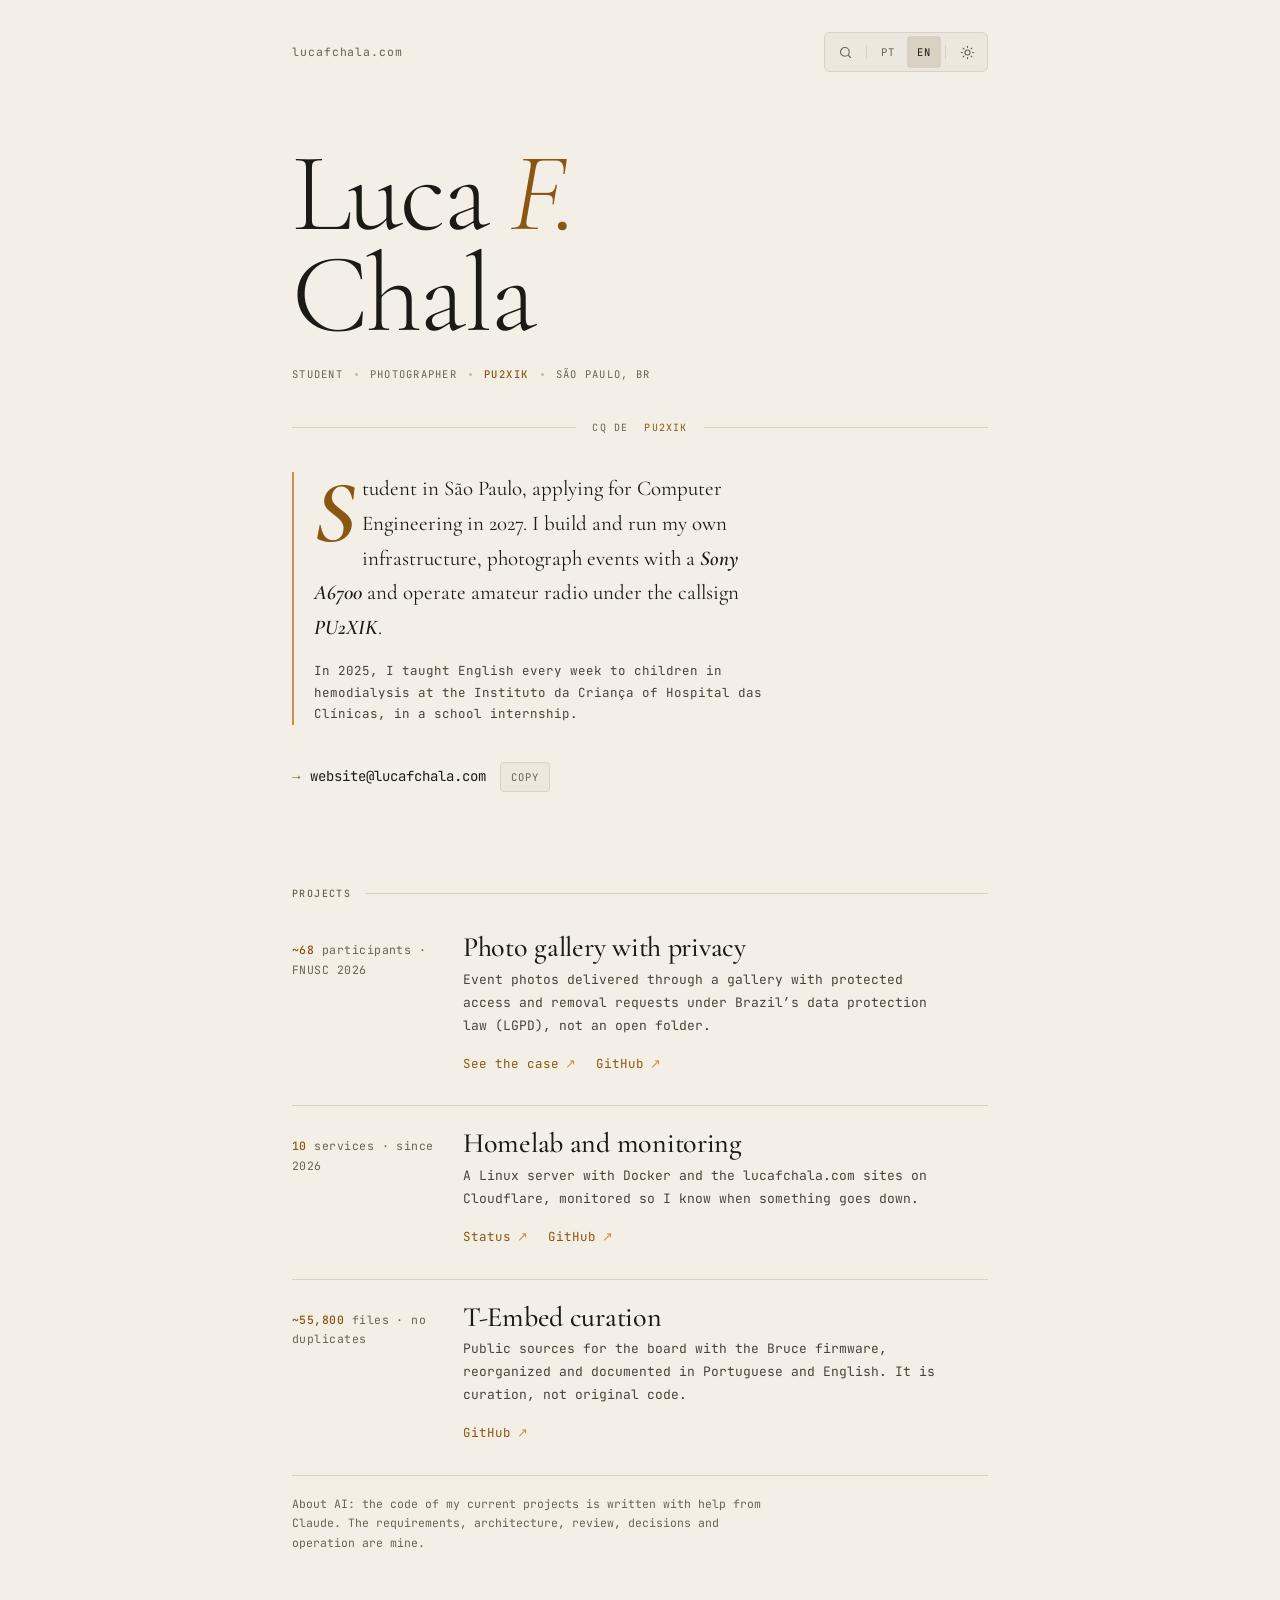
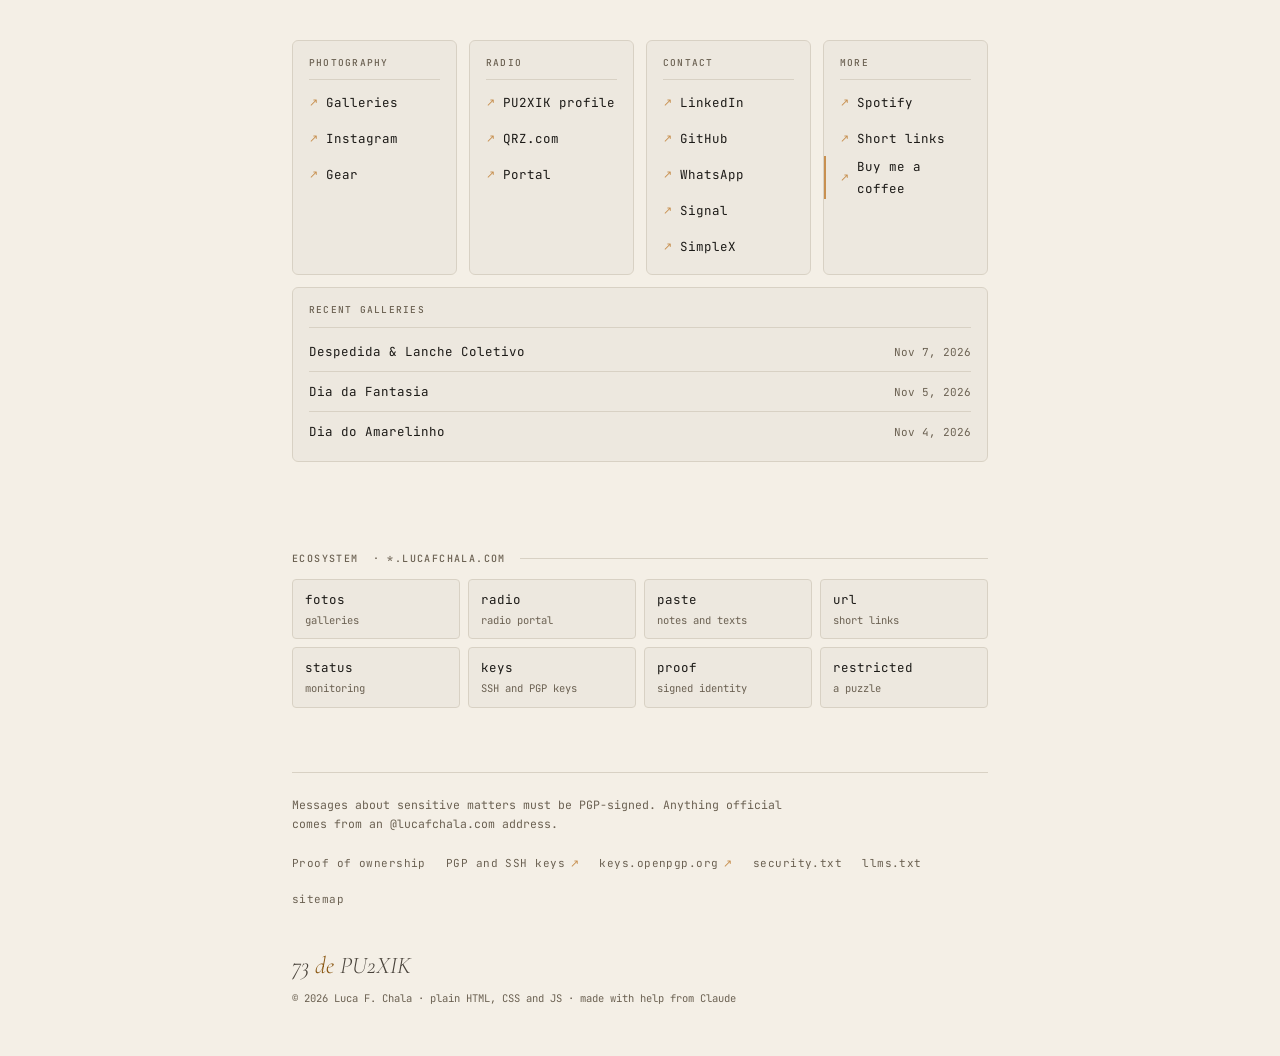
==== commit bff7c7f4: "Homepage: back to the omg.lol-era link board, modernized Owner's call: the fotos-style (Inter) pass " ====
--- a/index.html
+++ b/index.html
@@ -35,10 +35,11 @@
     <link rel="manifest" href="/manifest.json">
     <link rel="icon" type="image/svg+xml" href="/favicon.svg">
     <link rel="apple-touch-icon" href="/apple-touch-icon.png">
-    <meta name="theme-color" content="#0a0a0a">
+    <meta name="theme-color" content="#0d0c0a">
     <meta name="color-scheme" content="dark light">
 
-    <link rel="preload" as="font" type="font/woff2" href="/fonts/inter-latin-wght-normal.woff2" crossorigin>
+    <link rel="preload" as="font" type="font/woff2" href="/fonts/cormorant-garamond-latin.woff2" crossorigin>
+    <link rel="preload" as="font" type="font/woff2" href="/fonts/jetbrains-mono-latin.woff2" crossorigin>
 
     <script type="application/ld+json">
     {
@@ -134,196 +135,166 @@
         <span class="morse-caption">CQ DE PU2XIK</span>
     </div>
 
-    <header class="topbar" id="topbar">
-        <div class="wrap">
-            <a class="brand" href="/" aria-label="Luca F. Chala: início" data-i18n-aria="brand_aria">
-                <svg viewBox="0 0 512 512" aria-hidden="true">
-                    <rect class="mark-bg" x="8" y="8" width="496" height="496" rx="80" stroke-width="16"/>
-                    <path class="mark-fg" d="M 140 120 L 220 120 L 220 300 L 360 300 L 360 380 L 140 380 Z"/>
-                    <circle class="mark-fg" cx="380" cy="100" r="25"/>
-                    <circle class="mark-fg" cx="440" cy="70" r="25"/>
-                </svg>
-                <span class="brand-text">luca <strong>f. chala</strong></span>
-            </a>
-
+    <div class="page">
+
+        <header class="top">
+            <a class="brand" href="/" aria-label="Luca F. Chala: início" data-i18n-aria="brand_aria">lucafchala.com</a>
             <div class="controls">
-                <button class="ctrl-btn ctrl-solo" id="btn-search" type="button" aria-haspopup="dialog" aria-label="Buscar links e ações" data-i18n-aria="search_aria">
+                <button class="ctrl-btn" id="btn-search" type="button" aria-haspopup="dialog" aria-label="Buscar links e ações" data-i18n-aria="search_aria">
                     <svg viewBox="0 0 24 24" fill="none" stroke="currentColor" stroke-width="1.8" stroke-linecap="round" aria-hidden="true"><circle cx="11" cy="11" r="7"/><path d="m20 20-3.5-3.5"/></svg>
-                    <span class="kbd" aria-hidden="true">/</span>
                 </button>
-                <div class="ctrl-group" role="group" aria-label="Idioma / Language">
+                <span class="ctrl-sep" aria-hidden="true"></span>
+                <div class="ctrl-langs" role="group" aria-label="Idioma / Language">
                     <button class="ctrl-btn" id="btn-pt" type="button" aria-pressed="true" lang="pt-BR">PT</button>
                     <button class="ctrl-btn" id="btn-en" type="button" aria-pressed="false" lang="en">EN</button>
                 </div>
-                <button class="ctrl-btn ctrl-solo" id="btn-theme" type="button" aria-label="Alternar tema claro/escuro" data-i18n-aria="theme_aria">
+                <span class="ctrl-sep" aria-hidden="true"></span>
+                <button class="ctrl-btn" id="btn-theme" type="button" aria-label="Alternar tema claro/escuro" data-i18n-aria="theme_aria">
                     <svg class="icon-moon" viewBox="0 0 24 24" fill="none" stroke="currentColor" stroke-width="1.8" stroke-linecap="round" stroke-linejoin="round" aria-hidden="true"><path d="M20 14.5A8 8 0 0 1 9.5 4a8 8 0 1 0 10.5 10.5Z"/></svg>
                     <svg class="icon-sun" viewBox="0 0 24 24" fill="none" stroke="currentColor" stroke-width="1.8" stroke-linecap="round" aria-hidden="true"><circle cx="12" cy="12" r="4"/><path d="M12 2v2M12 20v2M4.9 4.9l1.4 1.4M17.7 17.7l1.4 1.4M2 12h2M20 12h2M4.9 19.1l1.4-1.4M17.7 6.3l1.4-1.4"/></svg>
                 </button>
             </div>
-        </div>
-    </header>
-
-    <main id="main" tabindex="-1">
-
-        <section class="hero wrap" aria-labelledby="hero-name">
-            <p class="eyebrow" data-i18n="eyebrow">São Paulo, Brasil</p>
-            <h1 class="name p-name" id="hero-name">Luca <em>F.</em> Chala</h1>
-            <ul class="roles">
-                <li data-i18n="r_student">Estudante</li>
-                <li data-i18n="r_photo">Fotógrafo</li>
-                <li data-i18n="r_ham">Radioamador</li>
-                <li class="callsign p-nickname">PU2XIK</li>
+        </header>
+
+        <main id="main" tabindex="-1">
+
+            <section class="intro" aria-labelledby="hero-name">
+                <h1 class="name p-name" id="hero-name">Luca <em>F.</em><br>Chala</h1>
+                <ul class="tagline">
+                    <li data-i18n="r_student">Estudante</li>
+                    <li data-i18n="r_photo">Fotógrafo</li>
+                    <li class="callsign p-nickname">PU2XIK</li>
+                    <li data-i18n="r_city">São Paulo, BR</li>
+                </ul>
+
+                <div class="rule" aria-hidden="true">CQ DE <span>PU2XIK</span></div>
+
+                <div class="bio-wrap">
+                    <p class="bio p-note" data-i18n="bio">Estudante em São Paulo, vestibulando 2027 em Engenharia de Computação. Construo e mantenho a minha própria infraestrutura, fotografo eventos com uma <strong>Sony A6700</strong> e opero rádio sob o indicativo <strong>PU2XIK</strong>.</p>
+                    <p class="bio-2" data-i18n="bio_2">Em 2025, dei aulas de inglês toda semana para crianças em hemodiálise no Instituto da Criança do Hospital das Clínicas, em um estágio da escola.</p>
+                </div>
+
+                <p class="reach">
+                    <a href="#contato" id="email-link" class="u-email"><span class="arr" aria-hidden="true">→</span> <span id="email-text">website [at] lucafchala.com</span></a>
+                    <button class="copy needs-js" type="button" id="email-copy" data-i18n="copy">copiar</button>
+                </p>
+            </section>
+
+            <!-- TODO Luca: FIAP. Você disse que passou em Engenharia de Computação na FIAP para 2027. Só entra no site depois que você confirmar no PR. -->
+
+            <section class="block" id="projetos" aria-labelledby="h-projects">
+                <h2 class="label" id="h-projects" data-i18n="h_projects">Projetos</h2>
+                <div class="projects">
+                    <article class="project" aria-labelledby="pj1">
+                        <p class="pj-fig" data-i18n="pj1_f"><strong>~68</strong> participantes · FNUSC 2026</p>
+                        <h3 id="pj1" data-i18n="pj1_t">Galeria de fotos com privacidade</h3>
+                        <p class="pj-d" data-i18n="pj1_d">Fotos de eventos entregues por uma galeria com acesso protegido e pedido de remoção conforme a LGPD, em vez de uma pasta aberta.</p>
+                        <p class="pj-links">
+                            <a href="https://fotos.lucafchala.com/fnusc-2026" target="_blank" rel="noopener" aria-describedby="newtab"><span class="t" data-i18n="pj1_l1">Ver o caso</span> <span class="arr-ext" aria-hidden="true">↗</span></a>
+                            <a href="https://github.com/lucafchala/fotos" target="_blank" rel="noopener noreferrer" aria-describedby="newtab">GitHub <span class="arr-ext" aria-hidden="true">↗</span></a>
+                        </p>
+                    </article>
+                    <article class="project" aria-labelledby="pj2">
+                        <p class="pj-fig" data-i18n="pj2_f"><strong>10</strong> serviços · desde 2026</p>
+                        <h3 id="pj2" data-i18n="pj2_t">Homelab e monitoramento</h3>
+                        <p class="pj-d" data-i18n="pj2_d">Um servidor Linux com Docker e os sites lucafchala.com na Cloudflare, monitorados para eu saber quando algo cai.</p>
+                        <p class="pj-links">
+                            <a href="https://status.lucafchala.com" target="_blank" rel="noopener" aria-describedby="newtab"><span class="t" data-i18n="pj2_l1">Status</span> <span class="arr-ext" aria-hidden="true">↗</span></a>
+                            <a href="https://github.com/lucafchala/homelab-webssh" target="_blank" rel="noopener noreferrer" aria-describedby="newtab">GitHub <span class="arr-ext" aria-hidden="true">↗</span></a>
+                        </p>
+                    </article>
+                    <article class="project" aria-labelledby="pj3">
+                        <p class="pj-fig" data-i18n="pj3_f"><strong>~55.800</strong> arquivos · sem duplicatas</p>
+                        <h3 id="pj3" data-i18n="pj3_t">Curadoria para o T-Embed</h3>
+                        <p class="pj-d" data-i18n="pj3_d">Fontes públicas para a placa com o firmware Bruce, reorganizadas e documentadas em português e inglês. É curadoria, não código original.</p>
+                        <p class="pj-links">
+                            <a href="https://github.com/lucafchala/t-embed-cc1101-suite" target="_blank" rel="noopener noreferrer" aria-describedby="newtab">GitHub <span class="arr-ext" aria-hidden="true">↗</span></a>
+                        </p>
+                    </article>
+                </div>
+                <p class="ai-note" data-i18n="ai_note">Sobre IA: o código dos meus projetos atuais é escrito com apoio do Claude. Os requisitos, a arquitetura, a revisão, as decisões e a operação são meus.</p>
+            </section>
+
+            <!-- The link board: the omg.lol-style heart of the page. -->
+            <section class="block" id="links" aria-labelledby="h-links">
+                <h2 class="label sr-only" id="h-links" data-i18n="h_links">Links</h2>
+                <div class="board">
+                    <div class="group" id="fotografia">
+                        <h3 data-i18n="h_photo">Fotografia</h3>
+                        <ul>
+                            <li><a href="https://fotos.lucafchala.com" target="_blank" rel="noopener" aria-describedby="newtab" data-pal-i18n="p_gallery"><span class="arr-ext" aria-hidden="true">↗</span><span class="t" data-i18n="l_fotos">Galerias</span></a></li>
+                            <li><a href="https://lucafchala.com/instagram" target="_blank" rel="noopener noreferrer" aria-describedby="newtab"><span class="arr-ext" aria-hidden="true">↗</span><span class="t">Instagram</span></a></li>
+                            <li><a href="https://paste.lucafchala.com/camera-gear/" target="_blank" rel="noopener" aria-describedby="newtab"><span class="arr-ext" aria-hidden="true">↗</span><span class="t" data-i18n="gear">Equipamento</span></a></li>
+                        </ul>
+                    </div>
+                    <div class="group" id="radio">
+                        <h3 data-i18n="h_radio">Rádio</h3>
+                        <ul>
+                            <li><a href="https://radio.lucafchala.com/pu2xik/" target="_blank" rel="noopener" aria-describedby="newtab"><span class="arr-ext" aria-hidden="true">↗</span><span class="t" data-i18n="l_profile">Perfil PU2XIK</span></a></li>
+                            <li><a href="https://www.qrz.com/db/PU2XIK" target="_blank" rel="noopener noreferrer" aria-describedby="newtab"><span class="arr-ext" aria-hidden="true">↗</span><span class="t">QRZ.com</span></a></li>
+                            <li><a href="https://radio.lucafchala.com" target="_blank" rel="noopener" aria-describedby="newtab"><span class="arr-ext" aria-hidden="true">↗</span><span class="t" data-i18n="l_portal">Portal</span></a></li>
+                        </ul>
+                    </div>
+                    <div class="group" id="contato">
+                        <h3 data-i18n="h_contact">Contato</h3>
+                        <ul>
+                            <li><a href="https://lucafchala.com/linkedin" target="_blank" rel="noopener noreferrer" aria-describedby="newtab"><span class="arr-ext" aria-hidden="true">↗</span><span class="t">LinkedIn</span></a></li>
+                            <li><a href="https://lucafchala.com/github" target="_blank" rel="noopener noreferrer" aria-describedby="newtab"><span class="arr-ext" aria-hidden="true">↗</span><span class="t">GitHub</span></a></li>
+                            <li><a href="https://wa.me/5511989211178" target="_blank" rel="noopener noreferrer" aria-describedby="newtab"><span class="arr-ext" aria-hidden="true">↗</span><span class="t">WhatsApp</span></a></li>
+                            <li><a href="https://lucafchala.com/signal" target="_blank" rel="noopener noreferrer" aria-describedby="newtab"><span class="arr-ext" aria-hidden="true">↗</span><span class="t">Signal</span></a></li>
+                            <li><a href="https://lucafchala.com/simplex" target="_blank" rel="noopener noreferrer" aria-describedby="newtab"><span class="arr-ext" aria-hidden="true">↗</span><span class="t">SimpleX</span></a></li>
+                        </ul>
+                    </div>
+                    <div class="group">
+                        <h3 data-i18n="h_more">Mais</h3>
+                        <ul>
+                            <li><a href="https://lucafchala.com/spotify" target="_blank" rel="noopener noreferrer" aria-describedby="newtab"><span class="arr-ext" aria-hidden="true">↗</span><span class="t">Spotify</span></a></li>
+                            <li><a href="https://url.lucafchala.com" target="_blank" rel="noopener" aria-describedby="newtab"><span class="arr-ext" aria-hidden="true">↗</span><span class="t" data-i18n="l_links">Links curtos</span></a></li>
+                            <li><a class="cta-link" href="https://lucafchala.com/buymeacoffee" target="_blank" rel="noopener noreferrer" aria-describedby="newtab"><span class="arr-ext" aria-hidden="true">↗</span><span class="t" data-i18n="coffee">Me pague um café</span></a></li>
+                        </ul>
+                    </div>
+
+                    <div class="group wide">
+                        <h3><span data-i18n="recent">Galerias recentes</span></h3>
+                        <ol class="recent">
+                            <li><a href="https://fotos.lucafchala.com/despedida-lanche-coletivo" target="_blank" rel="noopener" aria-describedby="newtab"><span class="t">Despedida &amp; Lanche Coletivo</span><time class="fdate" datetime="2026-11-07">7 nov 2026</time></a></li>
+                            <li><a href="https://fotos.lucafchala.com/fantasia" target="_blank" rel="noopener" aria-describedby="newtab"><span class="t">Dia da Fantasia</span><time class="fdate" datetime="2026-11-05">5 nov 2026</time></a></li>
+                            <li><a href="https://fotos.lucafchala.com/amarelinho" target="_blank" rel="noopener" aria-describedby="newtab"><span class="t">Dia do Amarelinho</span><time class="fdate" datetime="2026-11-04">4 nov 2026</time></a></li>
+                        </ol>
+                    </div>
+                </div>
+            </section>
+
+            <!-- Hub of the *.lucafchala.com sites (the June "serviços" row). -->
+            <section class="block" id="ecossistema" aria-labelledby="h-eco">
+                <h2 class="label" id="h-eco"><span data-i18n="h_eco">Ecossistema</span> · *.lucafchala.com</h2>
+                <ul class="services">
+                    <li><a href="https://fotos.lucafchala.com" target="_blank" rel="noopener" aria-describedby="newtab"><span class="t">fotos</span><span class="d" data-i18n="e_fotos">galerias</span></a></li>
+                    <li><a href="https://radio.lucafchala.com" target="_blank" rel="noopener" aria-describedby="newtab"><span class="t">radio</span><span class="d" data-i18n="e_radio">portal de rádio</span></a></li>
+                    <li><a href="https://paste.lucafchala.com" target="_blank" rel="noopener" aria-describedby="newtab"><span class="t">paste</span><span class="d" data-i18n="e_paste">notas e textos</span></a></li>
+                    <li><a href="https://url.lucafchala.com" target="_blank" rel="noopener" aria-describedby="newtab"><span class="t">url</span><span class="d" data-i18n="e_url">links curtos</span></a></li>
+                    <li><a href="https://status.lucafchala.com" target="_blank" rel="noopener" aria-describedby="newtab"><span class="t">status</span><span class="d" data-i18n="e_status">monitoramento</span></a></li>
+                    <li><a href="https://keys.lucafchala.com" target="_blank" rel="noopener" aria-describedby="newtab"><span class="t">keys</span><span class="d" data-i18n="e_keys">chaves SSH e PGP</span></a></li>
+                    <li><a href="https://proof.lucafchala.com" target="_blank" rel="noopener" aria-describedby="newtab"><span class="t">proof</span><span class="d" data-i18n="e_proof">identidade assinada</span></a></li>
+                    <li><a href="https://restricted.lucafchala.com" target="_blank" rel="noopener" aria-describedby="newtab"><span class="t">restricted</span><span class="d" data-i18n="e_restricted">um enigma</span></a></li>
+                </ul>
+            </section>
+        </main>
+
+        <footer class="foot">
+            <p class="verify" data-i18n="verify_note">Mensagens sobre assuntos sensíveis precisam de assinatura PGP. Tudo o que é oficial sai de um endereço @lucafchala.com.</p>
+            <ul class="foot-links">
+                <li><a href="https://proof.lucafchala.com" target="_blank" rel="noopener"><span data-i18n="f_proof">Prova de propriedade</span></a></li>
+                <li><a class="u-key" href="https://keys.lucafchala.com" target="_blank" rel="noopener"><span data-i18n="f_keys">Chaves PGP e SSH</span> <span class="arr-ext" aria-hidden="true">↗</span></a></li>
+                <li><a href="https://keys.openpgp.org/vks/v1/by-fingerprint/48E73F6FA2871E7B86EFEA648EC4329A369B7B33" target="_blank" rel="noopener noreferrer">keys.openpgp.org <span class="arr-ext" aria-hidden="true">↗</span></a></li>
+                <li><a href="/.well-known/security.txt">security.txt</a></li>
+                <li><a href="/llms.txt">llms.txt</a></li>
+                <li><a href="/sitemap.xml">sitemap</a></li>
             </ul>
-            <p class="lede" data-i18n="hero_lede">Vestibulando 2027 em Engenharia de Computação. Construo a minha própria infraestrutura, fotografo eventos e opero rádio.</p>
-            <div class="cta">
-                <a class="btn btn-primary" href="#projetos" data-i18n="cta_projects">Ver projetos</a>
-                <a class="btn btn-quiet" href="#contato" data-i18n="cta_contact">Contato</a>
-            </div>
-        </section>
-
-        <!-- TODO Luca: FIAP. Você disse que passou em Engenharia de Computação na FIAP para 2027. Só entra no site depois que você confirmar no PR. -->
-
-        <section class="sec wrap" id="projetos" aria-labelledby="h-projects">
-            <div class="sec-head">
-                <h2 id="h-projects" data-i18n="h_projects">Projetos</h2>
-            </div>
-            <div class="proj-grid">
-                <article class="card proj" aria-labelledby="pj1">
-                    <h3 id="pj1" data-i18n="pj1_t">Galeria de fotos com privacidade</h3>
-                    <p class="pj-d" data-i18n="pj1_d">Fotos de eventos entregues por uma galeria com acesso protegido e pedido de remoção conforme a LGPD, em vez de uma pasta aberta.</p>
-                    <p class="pj-fig" data-i18n="pj1_f"><strong>~68</strong> participantes no FNUSC 2026</p>
-                    <p class="pj-links">
-                        <a href="https://fotos.lucafchala.com/fnusc-2026" target="_blank" rel="noopener" aria-describedby="newtab"><span class="t" data-i18n="pj1_l1">Ver o caso</span> <span class="arr-ext" aria-hidden="true">↗</span></a>
-                        <a href="https://github.com/lucafchala/fotos" target="_blank" rel="noopener noreferrer" aria-describedby="newtab">GitHub <span class="arr-ext" aria-hidden="true">↗</span></a>
-                    </p>
-                </article>
-                <article class="card proj" aria-labelledby="pj2">
-                    <h3 id="pj2" data-i18n="pj2_t">Homelab e monitoramento</h3>
-                    <p class="pj-d" data-i18n="pj2_d">Um servidor Linux com Docker e os sites lucafchala.com na Cloudflare, monitorados para eu saber quando algo cai.</p>
-                    <p class="pj-fig" data-i18n="pj2_f"><strong>10</strong> serviços no ecossistema</p>
-                    <p class="pj-links">
-                        <a href="https://status.lucafchala.com" target="_blank" rel="noopener" aria-describedby="newtab"><span class="t" data-i18n="pj2_l1">Status</span> <span class="arr-ext" aria-hidden="true">↗</span></a>
-                        <a href="https://github.com/lucafchala/homelab-webssh" target="_blank" rel="noopener noreferrer" aria-describedby="newtab">GitHub <span class="arr-ext" aria-hidden="true">↗</span></a>
-                    </p>
-                </article>
-                <article class="card proj" aria-labelledby="pj3">
-                    <h3 id="pj3" data-i18n="pj3_t">Curadoria para o T-Embed</h3>
-                    <p class="pj-d" data-i18n="pj3_d">Fontes públicas para a placa com o firmware Bruce, reorganizadas e documentadas em português e inglês. É curadoria, não código original.</p>
-                    <p class="pj-fig" data-i18n="pj3_f"><strong>~55.800</strong> arquivos, sem duplicatas</p>
-                    <p class="pj-links">
-                        <a href="https://github.com/lucafchala/t-embed-cc1101-suite" target="_blank" rel="noopener noreferrer" aria-describedby="newtab">GitHub <span class="arr-ext" aria-hidden="true">↗</span></a>
-                    </p>
-                </article>
-            </div>
-            <p class="ai-note" data-i18n="ai_note">Sobre IA: o código dos meus projetos atuais é escrito com apoio do Claude. Os requisitos, a arquitetura, a revisão, as decisões e a operação são meus.</p>
-        </section>
-
-        <section class="sec wrap" id="fora" aria-labelledby="h-beyond">
-            <div class="sec-head">
-                <h2 id="h-beyond" data-i18n="h_beyond">Fora do código</h2>
-            </div>
-            <div class="split">
-                <div class="card" id="fotografia" aria-labelledby="h-photo">
-                    <h3 class="card-t" id="h-photo" data-i18n="h_photo">Fotografia</h3>
-                    <p class="card-d" data-i18n="photo_lede">Fotografo eventos e shows. As galerias ficam em fotos.lucafchala.com.</p>
-                    <ol class="recent">
-                        <li><a href="https://fotos.lucafchala.com/despedida-lanche-coletivo" target="_blank" rel="noopener" aria-describedby="newtab"><span class="t">Despedida &amp; Lanche Coletivo</span><time class="fdate" datetime="2026-11-07">7 nov 2026</time></a></li>
-                        <li><a href="https://fotos.lucafchala.com/fantasia" target="_blank" rel="noopener" aria-describedby="newtab"><span class="t">Dia da Fantasia</span><time class="fdate" datetime="2026-11-05">5 nov 2026</time></a></li>
-                        <li><a href="https://fotos.lucafchala.com/amarelinho" target="_blank" rel="noopener" aria-describedby="newtab"><span class="t">Dia do Amarelinho</span><time class="fdate" datetime="2026-11-04">4 nov 2026</time></a></li>
-                    </ol>
-                    <p class="card-links">
-                        <a href="https://fotos.lucafchala.com" target="_blank" rel="noopener" aria-describedby="newtab" data-pal-i18n="p_gallery"><span data-i18n="see_all">Todas as galerias</span> <span class="arr-ext" aria-hidden="true">↗</span></a>
-                        <a href="https://paste.lucafchala.com/camera-gear/" target="_blank" rel="noopener" aria-describedby="newtab"><span class="t" data-i18n="gear">Equipamento</span> <span class="arr-ext" aria-hidden="true">↗</span></a>
-                    </p>
-                </div>
-
-                <div class="card" id="radio" aria-labelledby="h-radio">
-                    <h3 class="card-t" id="h-radio" data-i18n="h_radio">Rádio</h3>
-                    <p class="card-d" data-i18n="radio_lede">Radioamador com certificado classe C da Anatel desde 2025 e associado à LABRE.</p>
-                    <p class="call">PU2XIK</p>
-                    <p class="card-links">
-                        <a href="https://radio.lucafchala.com/pu2xik/" target="_blank" rel="noopener" aria-describedby="newtab"><span class="t" data-i18n="l_profile">Perfil</span> <span class="arr-ext" aria-hidden="true">↗</span></a>
-                        <a href="https://www.qrz.com/db/PU2XIK" target="_blank" rel="noopener noreferrer" aria-describedby="newtab"><span class="t">QRZ</span> <span class="arr-ext" aria-hidden="true">↗</span></a>
-                        <a href="https://radio.lucafchala.com" target="_blank" rel="noopener" aria-describedby="newtab"><span class="t" data-i18n="l_portal">Portal comunitário</span> <span class="arr-ext" aria-hidden="true">↗</span></a>
-                    </p>
-                </div>
-            </div>
-        </section>
-
-        <section class="sec wrap" id="sobre" aria-labelledby="h-about">
-            <div class="sec-head">
-                <h2 id="h-about" data-i18n="h_about">Sobre</h2>
-            </div>
-            <p class="bio p-note" data-i18n="bio">Estou no 3º ano do ensino médio em São Paulo. Escrevi meus primeiros programas em 2021, com a ajuda de um professor. Em 2025, dei aulas de inglês toda semana para crianças em hemodiálise no Instituto da Criança do Hospital das Clínicas, em um estágio da escola.</p>
-        </section>
-
-        <section class="sec wrap" id="contato" aria-labelledby="h-contact">
-            <div class="sec-head">
-                <h2 id="h-contact" data-i18n="h_contact">Contato</h2>
-            </div>
-            <p class="email">
-                <a href="#contato" id="email-link" class="u-email"><span id="email-text">website [at] lucafchala.com</span></a>
-                <button class="mini-btn needs-js" type="button" id="email-copy">
-                    <svg viewBox="0 0 24 24" fill="none" stroke="currentColor" stroke-width="1.8" stroke-linecap="round" stroke-linejoin="round" aria-hidden="true"><rect x="9" y="9" width="12" height="12" rx="2"/><path d="M5 15V5a2 2 0 0 1 2-2h10"/></svg>
-                    <span data-i18n="copy">Copiar</span>
-                </button>
-            </p>
-            <ul class="channels">
-                <li><a href="https://lucafchala.com/linkedin" target="_blank" rel="noopener noreferrer" aria-describedby="newtab"><span class="t">LinkedIn</span> <span class="arr-ext" aria-hidden="true">↗</span></a></li>
-                <li><a href="https://lucafchala.com/github" target="_blank" rel="noopener noreferrer" aria-describedby="newtab"><span class="t">GitHub</span> <span class="arr-ext" aria-hidden="true">↗</span></a></li>
-                <li><a href="https://lucafchala.com/instagram" target="_blank" rel="noopener noreferrer" aria-describedby="newtab"><span class="t">Instagram</span> <span class="arr-ext" aria-hidden="true">↗</span></a></li>
-            </ul>
-            <details class="others">
-                <summary><span data-i18n="others">Outros canais</span></summary>
-                <ul class="channels">
-                    <li><a href="https://wa.me/5511989211178" target="_blank" rel="noopener noreferrer" aria-describedby="newtab"><span class="t">WhatsApp</span> <span class="arr-ext" aria-hidden="true">↗</span></a></li>
-                    <li><a href="https://lucafchala.com/signal" target="_blank" rel="noopener noreferrer" aria-describedby="newtab"><span class="t">Signal</span> <span class="arr-ext" aria-hidden="true">↗</span></a></li>
-                    <li><a href="https://lucafchala.com/simplex" target="_blank" rel="noopener noreferrer" aria-describedby="newtab"><span class="t">SimpleX</span> <span class="arr-ext" aria-hidden="true">↗</span></a></li>
-                    <li><a href="https://lucafchala.com/spotify" target="_blank" rel="noopener noreferrer" aria-describedby="newtab"><span class="t">Spotify</span> <span class="arr-ext" aria-hidden="true">↗</span></a></li>
-                    <li><a href="https://lucafchala.com/buymeacoffee" target="_blank" rel="noopener noreferrer" aria-describedby="newtab"><span class="t" data-i18n="coffee">Me pague um café (Pix)</span> <span class="arr-ext" aria-hidden="true">↗</span></a></li>
-                </ul>
-            </details>
-            <p class="verify-note"><span data-i18n="verify_note">Mensagens sobre assuntos sensíveis precisam de assinatura PGP. Tudo o que é oficial sai de um endereço @lucafchala.com.</span> <a class="u-key" href="https://keys.lucafchala.com" target="_blank" rel="noopener" aria-describedby="newtab"><span class="t" data-i18n="v_keys">Chaves públicas</span> <span class="arr-ext" aria-hidden="true">↗</span></a></p>
-        </section>
-    </main>
-
-    <footer class="site-foot">
-        <div class="wrap">
-            <nav class="foot-cols" aria-label="Mais" data-i18n-aria="p_more">
-                <div>
-                    <h2 class="foot-h" data-i18n="h_eco">Ecossistema</h2>
-                    <ul class="foot-links">
-                        <li><a href="https://fotos.lucafchala.com" target="_blank" rel="noopener">fotos</a></li>
-                        <li><a href="https://radio.lucafchala.com" target="_blank" rel="noopener">radio</a></li>
-                        <li><a href="https://paste.lucafchala.com" target="_blank" rel="noopener">paste</a></li>
-                        <li><a href="https://url.lucafchala.com" target="_blank" rel="noopener">url</a></li>
-                        <li><a href="https://status.lucafchala.com" target="_blank" rel="noopener">status</a></li>
-                        <li><a href="https://restricted.lucafchala.com" target="_blank" rel="noopener">restricted</a></li>
-                    </ul>
-                </div>
-                <div>
-                    <h2 class="foot-h" data-i18n="h_verify">Verificação</h2>
-                    <ul class="foot-links">
-                        <li><a href="https://keys.lucafchala.com" target="_blank" rel="noopener">keys</a></li>
-                        <li><a href="https://proof.lucafchala.com" target="_blank" rel="noopener">proof</a></li>
-                        <li><a href="https://keys.openpgp.org/vks/v1/by-fingerprint/48E73F6FA2871E7B86EFEA648EC4329A369B7B33" target="_blank" rel="noopener noreferrer">openpgp</a></li>
-                        <li><a href="/.well-known/security.txt">security.txt</a></li>
-                    </ul>
-                </div>
-                <div>
-                    <h2 class="foot-h" data-i18n="h_site">Site</h2>
-                    <ul class="foot-links">
-                        <li><a href="/llms.txt">llms.txt</a></li>
-                        <li><a href="/sitemap.xml">sitemap</a></li>
-                    </ul>
-                </div>
-            </nav>
-            <div class="foot-bottom">
-                <p class="sign">73 <em>de</em> PU2XIK</p>
-                <p class="foot-meta">© 2026 Luca F. Chala · <span data-i18n="madewith">HTML, CSS e JS puros · feito com ajuda do Claude</span></p>
-            </div>
-        </div>
-    </footer>
+            <p class="sign">73 <em>de</em> PU2XIK</p>
+            <p class="foot-meta">© 2026 Luca F. Chala · <span data-i18n="madewith">HTML, CSS e JS puros · feito com ajuda do Claude</span></p>
+        </footer>
+    </div>
 
     <dialog class="palette" id="palette" aria-label="Buscar" data-i18n-aria="search_title">
         <div class="pal-head">
--- a/style.css
+++ b/style.css
@@ -1,266 +1,237 @@
-/* Visual language shared with fotos.lucafchala.com: Inter, near-black surfaces,
-   warm gold accent, 10–12px cards, hairline borders, small tracked labels.
-   Written phone first: the base rules are the 360–430px layout, and the
-   media queries at the bottom only add columns for wider screens. */
+/* The omg.lol-era look, brought back and tidied: Cormorant Garamond for the
+   name, the bio and project titles; JetBrains Mono for everything else; warm
+   ink on near-black (or paper in light mode); a board of link groups.
+   Phone first: the base rules are the 360–430 px layout, the media queries
+   at the bottom only add columns. No grain, no gradients, no glows. */
 @font-face {
-    font-family: 'Inter';
+    font-family: 'Cormorant Garamond';
     font-style: normal;
-    font-weight: 100 900;
+    font-weight: 300 700;
     font-display: swap;
-    src: url('/fonts/inter-latin-wght-normal.woff2') format('woff2');
+    src: url('/fonts/cormorant-garamond-latin.woff2') format('woff2');
     unicode-range: U+0000-00FF, U+0131, U+0152-0153, U+02BB-02BC, U+02C6, U+02DA, U+02DC, U+0304, U+0308, U+0329, U+2000-206F, U+20AC, U+2122, U+2191, U+2193, U+2212, U+2215, U+FEFF, U+FFFD;
 }
+@font-face {
+    font-family: 'Cormorant Garamond';
+    font-style: italic;
+    font-weight: 300 700;
+    font-display: swap;
+    src: url('/fonts/cormorant-garamond-italic-latin.woff2') format('woff2');
+    unicode-range: U+0000-00FF, U+0131, U+0152-0153, U+02BB-02BC, U+02C6, U+02DA, U+02DC, U+0304, U+0308, U+0329, U+2000-206F, U+20AC, U+2122, U+2191, U+2193, U+2212, U+2215, U+FEFF, U+FFFD;
+}
+@font-face {
+    font-family: 'JetBrains Mono';
+    font-style: normal;
+    font-weight: 100 800;
+    font-display: swap;
+    src: url('/fonts/jetbrains-mono-latin.woff2') format('woff2');
+    unicode-range: U+0000-00FF, U+0131, U+0152-0153, U+02BB-02BC, U+02C6, U+02DA, U+02DC, U+0304, U+0308, U+0329, U+2000-206F, U+20AC, U+2122, U+2191, U+2193, U+2212, U+2215, U+FEFF, U+FFFD;
+}
 
 *, *::before, *::after { box-sizing: border-box; margin: 0; padding: 0; }
 
-/* ── Tokens (same values as fotos: bg-page, bg-card, text, text-dim, accent) ── */
+/* ── Tokens: the ecosystem's shared palette (README → Design system → Color
+   tokens), the same values dash, url, paste, keys, proof, pays and status use. ── */
 :root {
-    --bg:            #0a0a0a;
-    --surface:       #141414;
-    --surface-2:     #1a1a1a;
-    --border:        #1e1e1e;
-    --border-strong: #2e2e2e;
-    --text:          #f0ebe5;
-    --text-2:        #c8c0b8;
-    --muted:         #9a948c;
-    --dim:           #8c8c8c;
-    --faint:         #555555;
-    --accent:        #c0a060;
-    --accent-hover:  #d4b070;
-    --accent-dim:    #6b5a35;
-    --accent-soft:   rgba(192, 160, 96, 0.08);
-    --on-accent:     #0a0a0a;
-    --topbar-bg:     rgba(10, 10, 10, 0.84);
-    /* Status colours, the same AA-checked values status.lucafchala.com uses */
-    --up:            #5fb878;
-    --degraded:      #d4a03c;
-    --down:          #e06666;
-
-    --font:  'Inter', system-ui, -apple-system, 'Segoe UI', Roboto, sans-serif;
-    --mono:  ui-monospace, 'SF Mono', Menlo, Consolas, monospace;
-    --radius: 12px;
-    --radius-sm: 8px;
-    --gutter: 20px;
-    --ease: cubic-bezier(0.2, 0, 0, 1);
+    --bg:            #0d0c0a;
+    --surface:       #161412;
+    --border:        #252220;
+    --border-strong: #3a342d;
+    --text:          #e6e1d6;
+    --text-2:        #b9b1a3;
+    --muted:         #948a7c;
+    --faint:         #6a6358;
+    --accent:        #c08030;
+    --accent-hover:  #d4913c;
+    --accent-dim:    #6a4818;
+    --on-accent:     #0d0c0a;
+
+    --serif: 'Cormorant Garamond', Georgia, 'Times New Roman', serif;
+    --mono:  'JetBrains Mono', ui-monospace, 'SF Mono', Menlo, Consolas, monospace;
+    --font:  var(--mono);
+    --radius: 6px;
+    --dim: var(--muted);
+    --ease: cubic-bezier(0.16, 1, 0.3, 1);
     color-scheme: dark;
 }
 
 [data-theme="light"] {
-    --bg:            #f0ece8;
-    --surface:       #ffffff;
-    --surface-2:     #f7f4f1;
-    --border:        #ddd9d4;
-    --border-strong: #c9c4be;
-    --text:          #1a1715;
-    --text-2:        #4a4744;
-    --muted:         #5f5852;
-    --dim:           #66605b;
-    --faint:         #9a9490;
-    --accent:        #8a6428;
-    --accent-hover:  #a67d38;
-    --accent-dim:    #c7a56d;
-    --accent-soft:   rgba(138, 100, 40, 0.08);
-    --on-accent:     #faf7f3;
-    --topbar-bg:     rgba(240, 236, 232, 0.86);
-    --up:            #23703d;
-    --degraded:      #8a5a0a;
-    --down:          #a8282a;
+    --bg:            #f4efe6;
+    --surface:       #ede8df;
+    --border:        #d8d1c4;
+    --border-strong: #c4b9a6;
+    --text:          #1c1a17;
+    --text-2:        #48423a;
+    --muted:         #6b6152;
+    --faint:         #9a8f80;
+    --accent:        #8a5712;
+    --accent-hover:  #a06820;
+    --accent-dim:    #c89050;
+    --on-accent:     #f4efe6;
     color-scheme: light;
 }
 
 html {
     background: var(--bg);
     color: var(--text);
-    font-family: var(--font);
-    font-size: 16px;
-    line-height: 1.6;
+    font-family: var(--mono);
+    font-size: 14px;
+    line-height: 1.7;
     -webkit-font-smoothing: antialiased;
     -webkit-text-size-adjust: 100%;
     text-size-adjust: 100%;
     scroll-behavior: smooth;
-    scroll-padding-top: 72px;
 }
 body { min-height: 100dvh; background: var(--bg); overflow-x: hidden; }
 ::selection { background: var(--accent); color: var(--on-accent); }
 a { color: inherit; }
-abbr[title] { text-decoration: none; }
-
-.wrap {
-    width: 100%;
-    max-width: 1040px;
+.sr-only { position: absolute; width: 1px; height: 1px; padding: 0; margin: -1px; overflow: hidden; clip: rect(0, 0, 0, 0); white-space: nowrap; border: 0; }
+html:not(.js) .needs-js { display: none; }
+
+.skip { position: absolute; left: 12px; top: -60px; z-index: 100; background: var(--accent); color: var(--on-accent); padding: 8px 14px; border-radius: 4px; font-size: 12px; text-decoration: none; transition: top 0.15s; }
+.skip:focus { top: 12px; }
+
+.page {
+    max-width: 760px;
     margin: 0 auto;
-    padding-left: max(var(--gutter), env(safe-area-inset-left));
-    padding-right: max(var(--gutter), env(safe-area-inset-right));
-}
-.sr-only { position: absolute; width: 1px; height: 1px; padding: 0; margin: -1px; overflow: hidden; clip: rect(0, 0, 0, 0); white-space: nowrap; border: 0; }
-
-.skip { position: absolute; left: 12px; top: -60px; z-index: 100; background: var(--accent); color: var(--on-accent); padding: 8px 14px; border-radius: 8px; font-size: 13px; text-decoration: none; transition: top 0.15s var(--ease); }
-.skip:focus { top: 12px; }
-
-/* Small tracked label, the fotos "year-head" / ".date" voice. */
-.eyebrow, .sec-head h2, .foot-h {
-    font-size: 11px;
-    font-weight: 500;
-    letter-spacing: 0.16em;
-    text-transform: uppercase;
-    color: var(--dim);
-}
-
-/* ── Top bar ── */
-.topbar {
-    position: sticky; top: 0; z-index: 50;
-    background: var(--topbar-bg);
-    -webkit-backdrop-filter: saturate(140%) blur(12px);
-    backdrop-filter: saturate(140%) blur(12px);
-    border-bottom: 1px solid transparent;
-    transition: border-color 0.2s var(--ease);
-}
-.topbar.scrolled { border-bottom-color: var(--border); }
-.topbar .wrap { display: flex; align-items: center; justify-content: space-between; gap: 12px; height: 56px; }
-
-.brand { display: inline-flex; align-items: center; gap: 10px; min-width: 0; text-decoration: none; color: var(--text); }
-.brand svg { width: 26px; height: 26px; display: block; flex-shrink: 0; }
-.brand .mark-bg { fill: var(--surface); stroke: var(--border-strong); }
-.brand .mark-fg { fill: var(--accent); }
-.brand-text { font-size: 14px; font-weight: 300; letter-spacing: 0.22em; color: var(--text-2); white-space: nowrap; transition: color 0.15s var(--ease); }
-.brand-text strong { font-weight: 600; color: var(--text); }
-.brand:hover .brand-text { color: var(--text); }
-
-.controls { display: flex; align-items: center; gap: 6px; flex-shrink: 0; }
-.ctrl-group { display: flex; align-items: center; gap: 2px; background: var(--surface); border: 1px solid var(--border); border-radius: var(--radius-sm); padding: 3px; }
+    padding: 20px max(22px, env(safe-area-inset-right)) calc(48px + env(safe-area-inset-bottom)) max(22px, env(safe-area-inset-left));
+}
+
+/* One entrance for the whole page: header, content, footer rise in turn. */
+.page > * { animation: rise 0.8s var(--ease) both; }
+.page > main { animation-delay: 0.08s; }
+.page > .foot { animation-delay: 0.16s; }
+@keyframes rise { from { opacity: 0; transform: translateY(12px); } to { opacity: 1; transform: none; } }
+
+/* ── Top row ── */
+.top { display: flex; align-items: center; justify-content: space-between; gap: 12px; margin-bottom: 48px; }
+.brand { font-size: 11.5px; letter-spacing: 0.08em; color: var(--muted); text-decoration: none; transition: color 0.15s; }
+.brand:hover { color: var(--accent); }
+
+.controls { display: flex; align-items: center; gap: 2px; background: var(--surface); border: 1px solid var(--border); border-radius: var(--radius); padding: 3px; }
+.ctrl-langs { display: flex; gap: 2px; }
 .ctrl-btn {
-    background: none; border: none; color: var(--muted);
-    font: 500 12px/1 var(--font); letter-spacing: 0.04em;
-    min-width: 34px; height: 30px; padding: 0 8px;
-    cursor: pointer; border-radius: 6px;
-    display: inline-flex; align-items: center; justify-content: center; gap: 6px;
-    transition: color 0.15s var(--ease), background-color 0.15s var(--ease), border-color 0.15s var(--ease);
-}
-.ctrl-solo { height: 38px; min-width: 38px; background: var(--surface); border: 1px solid var(--border); border-radius: var(--radius-sm); }
-.ctrl-btn:hover { color: var(--text); }
-.ctrl-solo:hover { border-color: var(--border-strong); }
+    display: inline-flex; align-items: center; justify-content: center;
+    min-width: 34px; height: 32px; padding: 0 8px;
+    background: none; border: 0; border-radius: 4px;
+    color: var(--muted); font: 400 10.5px/1 var(--mono); letter-spacing: 0.09em; text-transform: uppercase;
+    cursor: pointer; transition: color 0.15s, background-color 0.15s;
+}
+.ctrl-btn:hover { color: var(--accent); }
 .ctrl-btn[aria-pressed="true"] { color: var(--text); background: var(--border); }
-.ctrl-btn svg { width: 16px; height: 16px; display: block; }
+.ctrl-btn svg { width: 15px; height: 15px; }
 .ctrl-btn .icon-sun { display: none; }
 [data-theme="light"] .ctrl-btn .icon-sun { display: block; }
 [data-theme="light"] .ctrl-btn .icon-moon { display: none; }
-
+.ctrl-sep { width: 1px; height: 14px; background: var(--border); margin: 0 2px; }
+html:not(.js) #btn-search, html:not(.js) #btn-search + .ctrl-sep { display: none; }
 .kbd, kbd { font: 500 10.5px/1.4 var(--mono); color: var(--muted); border: 1px solid var(--border-strong); border-radius: 4px; padding: 0 5px; background: var(--bg); }
-#btn-search .kbd { display: none; }
-html:not(.js) #btn-search { display: none; }
-
-/* ── Hero: name, one sentence, two actions; the projects start right under it. ── */
-.hero { padding-top: 56px; padding-bottom: 8px; }
-.eyebrow { margin-bottom: 16px; }
-
+
+/* ── Intro ── */
 .name {
-    font-size: clamp(44px, 14.5vw, 112px);
-    font-weight: 600;
-    line-height: 0.95;
-    letter-spacing: -0.04em;
+    font-family: var(--serif);
+    font-size: clamp(64px, 19vw, 112px);
+    font-weight: 300;
+    line-height: 0.9;
+    letter-spacing: -0.025em;
     margin-bottom: 20px;
     -webkit-tap-highlight-color: transparent;
     user-select: none;
 }
-.name em { font-style: normal; font-weight: 300; color: var(--accent); }
-
-.roles { list-style: none; display: flex; flex-wrap: wrap; gap: 6px; margin-bottom: 24px; }
-.roles li { font-size: 12px; font-weight: 500; color: var(--muted); border: 1px solid var(--border); border-radius: 999px; padding: 3px 12px; background: var(--surface); }
-.roles .callsign { color: var(--accent); border-color: var(--accent-dim); }
-.callsign { letter-spacing: 0.08em; -webkit-tap-highlight-color: transparent; user-select: none; }
-
-.lede { max-width: 32em; margin-bottom: 32px; color: var(--text-2); font-size: 18px; line-height: 1.55; }
-
-.cta { display: grid; grid-template-columns: 1fr 1fr; gap: 8px; }
-.btn {
-    display: inline-flex; align-items: center; justify-content: center; gap: 8px;
-    height: 48px; padding: 0 12px; border-radius: var(--radius-sm);
-    font: 600 15px/1 var(--font);
-    text-decoration: none; cursor: pointer; white-space: nowrap;
-    transition: background-color 0.15s var(--ease), border-color 0.15s var(--ease), color 0.15s var(--ease);
-}
-.btn-primary { background: var(--accent); color: var(--on-accent); border: 1px solid var(--accent); }
-.btn-primary:hover { background: var(--accent-hover); border-color: var(--accent-hover); }
-.btn-quiet { background: var(--surface); color: var(--text); border: 1px solid var(--border-strong); font-weight: 500; }
-.btn-quiet:hover { border-color: var(--accent-dim); }
-
-/* ── Sections ── */
-.sec { margin-top: 64px; }
-.sec-head { padding-bottom: 12px; margin-bottom: 20px; border-bottom: 1px solid var(--border); }
-.sec-head h2 { font-size: 12px; letter-spacing: 0.18em; }
-
-.card {
-    position: relative; display: flex; flex-direction: column;
-    background: var(--surface);
-    border: 1px solid var(--border);
-    border-radius: var(--radius);
-    padding: 20px;
+.name em { font-style: italic; color: var(--accent); }
+
+.tagline { list-style: none; display: flex; flex-wrap: wrap; align-items: center; gap: 6px 12px; font-size: 10.5px; letter-spacing: 0.12em; text-transform: uppercase; color: var(--muted); }
+.tagline li + li::before { content: ''; display: inline-block; width: 3px; height: 3px; margin-right: 12px; border-radius: 50%; background: var(--border-strong); vertical-align: middle; }
+.callsign { color: var(--accent); font-weight: 500; letter-spacing: 0.14em; -webkit-tap-highlight-color: transparent; user-select: none; }
+
+.rule { display: flex; align-items: center; gap: 16px; margin: 36px 0; font-size: 10px; letter-spacing: 0.12em; color: var(--muted); }
+.rule::before, .rule::after { content: ''; flex: 1; height: 1px; background: var(--border); }
+.rule span { color: var(--accent); }
+
+.bio-wrap { max-width: 34em; border-left: 2px solid var(--accent-dim); padding-left: 20px; }
+.bio {
+    font-family: var(--serif);
+    font-size: 21px;
+    font-weight: 400;
+    line-height: 1.65;
     color: var(--text);
-}
-.split { display: grid; gap: 12px; }
-
-.arr-ext { color: var(--muted); display: inline-block; transition: color 0.15s var(--ease), transform 0.2s var(--ease); }
+    font-feature-settings: "liga" 1, "kern" 1, "onum" 1;
+}
+.bio::first-letter {
+    float: left;
+    font-size: 4.2em;
+    font-weight: 600;
+    font-style: italic;
+    line-height: 0.8;
+    margin: 0.06em 0.08em 0 0;
+    color: var(--accent);
+}
+.bio strong { font-weight: 600; font-style: italic; }
+.bio-2 { margin-top: 14px; font-size: 12.5px; line-height: 1.75; color: var(--text-2); }
+
+.reach { display: flex; flex-wrap: wrap; align-items: center; gap: 8px 14px; margin-top: 32px; }
+.reach a { display: inline-flex; align-items: center; gap: 10px; min-height: 40px; font-size: 14px; text-decoration: none; overflow-wrap: anywhere; transition: color 0.15s; }
+.reach a:hover { color: var(--accent); }
+.reach .arr { color: var(--accent); }
+.copy { height: 30px; padding: 0 10px; border: 1px solid var(--border); border-radius: 4px; background: var(--surface); color: var(--muted); font: 400 10.5px/1 var(--mono); letter-spacing: 0.09em; text-transform: uppercase; cursor: pointer; transition: color 0.15s, border-color 0.15s; }
+.copy:hover { color: var(--accent); border-color: var(--accent-dim); }
+
+/* ── Blocks ── */
+.block { margin-top: 64px; }
+.label { display: flex; align-items: center; gap: 14px; margin-bottom: 8px; font-size: 10px; font-weight: 500; letter-spacing: 0.14em; text-transform: uppercase; color: var(--muted); }
+.label::after { content: ''; flex: 1; height: 1px; background: var(--border); }
+
+.arr, .arr-ext { display: inline-block; color: var(--accent-dim); transition: color 0.15s, transform 0.2s var(--ease); }
 a:hover .arr-ext { color: var(--accent); transform: translate(2px, -2px); }
-
-/* Projects */
-.proj-grid { display: grid; gap: 12px; }
-.proj h3, .card-t { font-size: 19px; font-weight: 600; letter-spacing: -0.015em; line-height: 1.3; }
-.pj-d, .card-d { margin-top: 8px; font-size: 15px; color: var(--text-2); line-height: 1.55; }
-.pj-fig { margin-top: 16px; font-size: 13.5px; color: var(--muted); }
-.pj-fig strong { display: block; font-size: 32px; font-weight: 600; line-height: 1.1; letter-spacing: -0.03em; color: var(--accent); font-variant-numeric: tabular-nums; }
-.pj-links, .card-links { display: flex; flex-wrap: wrap; gap: 0 20px; margin-top: auto; padding-top: 12px; }
-.pj-links a, .card-links a { display: inline-flex; align-items: center; min-height: 44px; gap: 6px; font-size: 14.5px; font-weight: 500; color: var(--accent); text-decoration: none; }
-.pj-links a:hover, .card-links a:hover { color: var(--accent-hover); }
-.ai-note { margin-top: 20px; font-size: 14px; color: var(--muted); max-width: 40em; }
-
-/* Beyond code: photography + radio */
-.recent { list-style: none; margin-top: 12px; border-top: 1px solid var(--border); }
-.recent li { border-bottom: 1px solid var(--border); }
-.recent a { display: flex; justify-content: space-between; align-items: baseline; gap: 12px; padding: 12px 0; text-decoration: none; transition: color 0.15s var(--ease); }
+a:hover .arr { transform: translateX(3px); }
+
+/* Projects: an editorial list, not cards */
+.project { display: grid; gap: 6px; padding: 22px 0; border-bottom: 1px solid var(--border); }
+.pj-fig { font-size: 11.5px; letter-spacing: 0.04em; color: var(--muted); }
+.pj-fig strong { font-weight: 500; color: var(--accent); font-variant-numeric: tabular-nums; }
+.project h3 { font-family: var(--serif); font-size: 28px; font-weight: 500; line-height: 1.1; letter-spacing: -0.01em; }
+.pj-d { max-width: 38em; font-size: 13px; line-height: 1.75; color: var(--text-2); }
+.pj-links { display: flex; flex-wrap: wrap; gap: 0 20px; }
+.pj-links a { display: inline-flex; align-items: center; gap: 6px; min-height: 40px; font-size: 12.5px; color: var(--accent); text-decoration: none; }
+.pj-links a:hover { color: var(--accent-hover); }
+.ai-note { margin-top: 18px; max-width: 42em; font-size: 11.5px; line-height: 1.7; color: var(--muted); }
+
+/* The link board */
+.board { display: grid; grid-template-columns: repeat(2, minmax(0, 1fr)); gap: 12px; }
+.group { background: var(--surface); border: 1px solid var(--border); border-radius: var(--radius); padding: 14px 16px 10px; transition: border-color 0.2s; }
+.group:hover { border-color: var(--border-strong); }
+.group h3 { font-size: 9.5px; font-weight: 500; letter-spacing: 0.13em; text-transform: uppercase; color: var(--muted); padding-bottom: 8px; margin-bottom: 4px; border-bottom: 1px solid var(--border); }
+.group ul, .group ol { list-style: none; }
+.group ul a { display: flex; align-items: center; gap: 8px; min-height: 36px; font-size: 12.5px; text-decoration: none; transition: color 0.15s; }
+.group ul a:hover { color: var(--accent); }
+.group ul .arr-ext { font-size: 11px; }
+.group .cta-link { margin-left: -16px; padding-left: 14px; border-left: 2px solid var(--accent-dim); }
+.group .cta-link:hover { border-left-color: var(--accent); }
+.group.wide { grid-column: 1 / -1; }
+
+.recent a { display: flex; justify-content: space-between; align-items: baseline; gap: 12px; padding: 9px 0; text-decoration: none; transition: color 0.15s; }
+.recent li + li { border-top: 1px solid var(--border); }
 .recent a:hover { color: var(--accent); }
-.recent .t { font-size: 15px; font-weight: 500; min-width: 0; }
-.recent time { flex-shrink: 0; font-size: 12.5px; color: var(--muted); font-variant-numeric: tabular-nums; }
-.call { margin: 20px 0 4px; font-size: clamp(44px, 13vw, 60px); font-weight: 600; letter-spacing: -0.03em; line-height: 1; color: var(--accent); }
-
-/* About */
-.bio { font-size: 17px; line-height: 1.7; color: var(--text-2); max-width: 36em; }
-
-/* ── Contact ── */
-.email { display: flex; flex-wrap: wrap; align-items: center; gap: 12px 16px; }
-.email a { font-size: clamp(22px, 6.6vw, 34px); font-weight: 600; letter-spacing: -0.025em; line-height: 1.2; text-decoration: none; overflow-wrap: anywhere; transition: color 0.15s var(--ease); }
-.email a:hover { color: var(--accent); }
-
-.mini-btn { display: inline-flex; align-items: center; justify-content: center; gap: 8px; height: 40px; padding: 0 14px; border-radius: var(--radius-sm); border: 1px solid var(--border-strong); background: transparent; color: var(--text); font: 500 14px/1 var(--font); cursor: pointer; transition: border-color 0.15s var(--ease); }
-.mini-btn:hover { border-color: var(--accent-dim); }
-.mini-btn svg { width: 16px; height: 16px; }
-html:not(.js) .needs-js { display: none; }
-
-.channels { list-style: none; display: grid; grid-template-columns: minmax(0, 1fr); gap: 8px; margin-top: 20px; }
-.channels a { display: flex; align-items: center; justify-content: space-between; gap: 8px; min-height: 52px; padding: 0 16px; background: var(--surface); border: 1px solid var(--border); border-radius: var(--radius); text-decoration: none; transition: border-color 0.15s var(--ease); }
-.channels a:hover { border-color: var(--border-strong); }
-.channels .t { font-size: 14.5px; font-weight: 500; white-space: nowrap; overflow: hidden; text-overflow: ellipsis; }
-
-.others { margin-top: 12px; }
-.others summary { display: inline-flex; align-items: center; gap: 8px; min-height: 44px; padding: 0 18px; border: 1px solid var(--border); border-radius: 999px; background: var(--surface); font-size: 14px; font-weight: 500; color: var(--text-2); cursor: pointer; list-style: none; transition: border-color 0.15s var(--ease), color 0.15s var(--ease); }
-.others summary:hover { border-color: var(--border-strong); color: var(--text); }
-.others summary::-webkit-details-marker { display: none; }
-.others summary::after { content: '+'; color: var(--accent); }
-.others[open] summary::after { content: '\2212'; }
-.others .channels { margin-top: 12px; }
-
-.verify-note { margin-top: 24px; font-size: 13.5px; color: var(--muted); max-width: 40em; }
-.verify-note a { color: var(--accent); text-decoration: none; white-space: nowrap; }
+.recent .t { min-width: 0; font-size: 12.5px; }
+.recent time { flex-shrink: 0; font-size: 11px; color: var(--muted); font-variant-numeric: tabular-nums; }
+
+/* The ecosystem row: the hub of *.lucafchala.com */
+.services { list-style: none; display: grid; grid-template-columns: repeat(2, minmax(0, 1fr)); gap: 8px; margin-top: 12px; }
+.services a { display: flex; flex-direction: column; gap: 1px; min-height: 52px; padding: 9px 12px; background: var(--surface); border: 1px solid var(--border); border-radius: 4px; text-decoration: none; transition: border-color 0.2s, color 0.15s; }
+.services a:hover { border-color: var(--accent-dim); }
+.services .t { font-size: 12.5px; color: var(--text); }
+.services .d { font-size: 10.5px; color: var(--muted); }
+.services a:hover .t { color: var(--accent); }
 
 /* ── Footer ── */
-.site-foot { margin-top: 88px; border-top: 1px solid var(--border); padding: 32px 0 calc(40px + env(safe-area-inset-bottom)); font-size: 13.5px; color: var(--muted); }
-.foot-cols { display: grid; grid-template-columns: repeat(2, minmax(0, 1fr)); gap: 24px; }
-.foot-h { font-size: 10.5px; margin-bottom: 8px; }
-.foot-links { list-style: none; }
-.foot-links a { display: inline-block; padding: 5px 0; color: var(--text-2); text-decoration: none; transition: color 0.15s var(--ease); }
+.foot { margin-top: 64px; padding-top: 22px; border-top: 1px solid var(--border); }
+.verify { max-width: 44em; font-size: 11.5px; line-height: 1.7; color: var(--muted); }
+.foot-links { list-style: none; display: flex; flex-wrap: wrap; gap: 0 20px; margin-top: 12px; }
+.foot-links a { position: relative; display: inline-flex; align-items: center; gap: 5px; min-height: 36px; font-size: 11px; letter-spacing: 0.04em; color: var(--muted); text-decoration: none; transition: color 0.15s; }
 .foot-links a:hover { color: var(--accent); }
-.foot-bottom { display: flex; flex-wrap: wrap; justify-content: space-between; align-items: baseline; gap: 8px 16px; margin-top: 32px; padding-top: 20px; border-top: 1px solid var(--border); }
-.sign { font-size: 16px; font-weight: 300; letter-spacing: 0.2em; color: var(--text-2); }
-.sign em { font-style: normal; color: var(--accent); }
+.sign { margin-top: 28px; font-family: var(--serif); font-size: 24px; font-weight: 300; font-style: italic; color: var(--text-2); }
+.sign em { color: var(--accent); }
+.foot-meta { margin-top: 4px; font-size: 10.5px; color: var(--muted); }
 
 /* ── Command palette ── */
 .palette { margin: 10vh auto auto; width: min(560px, calc(100vw - 24px)); max-height: min(560px, 76vh); border: 1px solid var(--border-strong); border-radius: 14px; background: var(--bg); color: var(--text); box-shadow: 0 24px 64px -16px rgba(0, 0, 0, 0.5); padding: 0; overflow: hidden; }
@@ -288,34 +259,19 @@
 :focus-visible { outline: 2px solid var(--accent); outline-offset: 2px; border-radius: 6px; }
 
 /* ── Wider screens ── */
-@media (max-width: 359px) {
-    .brand-text { display: none; }
-    .cta { grid-template-columns: 1fr; }
-}
-@media (min-width: 480px) {
-    .channels, .others .channels { grid-template-columns: repeat(3, minmax(0, 1fr)); }
-}
 @media (min-width: 640px) {
-    :root { --gutter: 32px; }
-    .topbar .wrap { height: 64px; }
-    .hero { padding-top: 96px; }
-    .cta { display: flex; flex-wrap: wrap; }
-    .btn { padding: 0 28px; }
-    .foot-cols { grid-template-columns: repeat(3, minmax(0, 1fr)); }
+    .page { padding-top: 32px; padding-left: 32px; padding-right: 32px; }
+    .top { margin-bottom: 72px; }
+    .services { grid-template-columns: repeat(4, minmax(0, 1fr)); }
     .pal-foot { display: flex; }
-    #btn-search .kbd { display: inline; }
-    #btn-search { padding: 0 10px; }
-    .card { padding: 24px; }
-}
-@media (min-width: 800px) {
-    .split { grid-template-columns: minmax(0, 1fr) minmax(0, 1fr); }
-    .sec { margin-top: 96px; }
-}
-@media (min-width: 960px) {
-    .hero { padding-top: 136px; }
-    .proj-grid { grid-template-columns: repeat(3, minmax(0, 1fr)); }
-    /* Titles reserve two lines so the descriptions start on one line across the cards. */
-    .proj h3 { min-height: 2.6em; }
+}
+@media (min-width: 720px) {
+    .board { grid-template-columns: repeat(4, minmax(0, 1fr)); }
+    .block { margin-top: 88px; }
+    /* The figure moves into a left column, like a margin note. */
+    .project { grid-template-columns: 10.5rem minmax(0, 1fr); column-gap: 24px; }
+    .project .pj-fig { grid-column: 1; grid-row: 1 / span 3; padding-top: 8px; }
+    .project > :not(.pj-fig) { grid-column: 2; }
 }
 
 /* ── Motion ── */
@@ -326,11 +282,11 @@
 
 /* ── Print ── */
 @media print {
-    :root, [data-theme="light"] { --bg: #fff; --surface: #fff; --text: #000; --text-2: #222; --muted: #444; --dim: #444; --accent: #6a4818; --border: #ccc; }
-    .topbar, .palette, .toast, .cta, .needs-js, .skip { display: none !important; }
-    .sec, .card { break-inside: avoid; }
-    .others > *:not(summary) { display: block !important; }
-    a[href^="http"]::after { content: " (" attr(href) ")"; font-size: 10px; color: #666; }
+    :root, [data-theme="light"] { --bg: #fff; --surface: #fff; --text: #000; --text-2: #222; --muted: #444; --accent: #6a4818; --border: #ccc; }
+    .top .controls, .palette, .toast, .needs-js, .skip { display: none !important; }
+    .page > * { animation: none; }
+    .group, .project { break-inside: avoid; }
+    a[href^="http"]::after { content: " (" attr(href) ")"; font-size: 9px; color: #666; }
 }
 
 /* ── Hidden: radio sweep (hold the callsign) ── */
